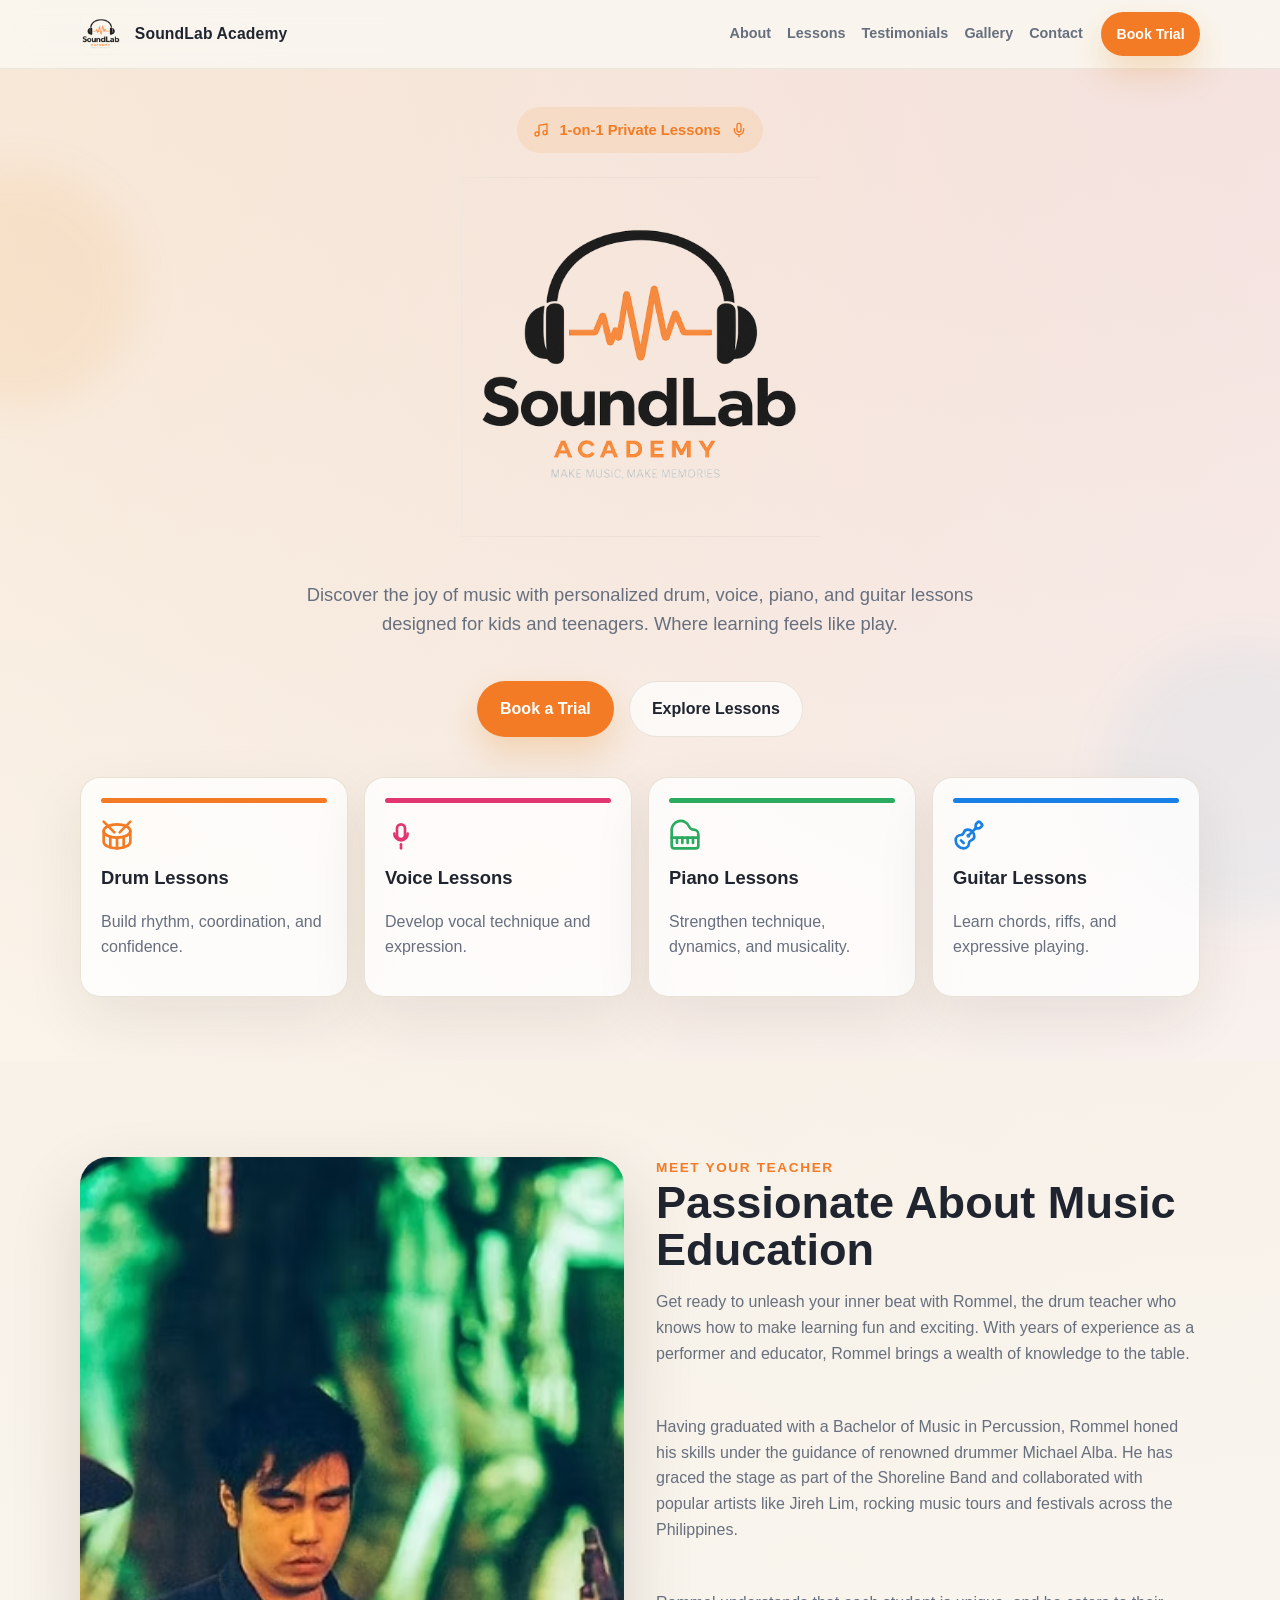
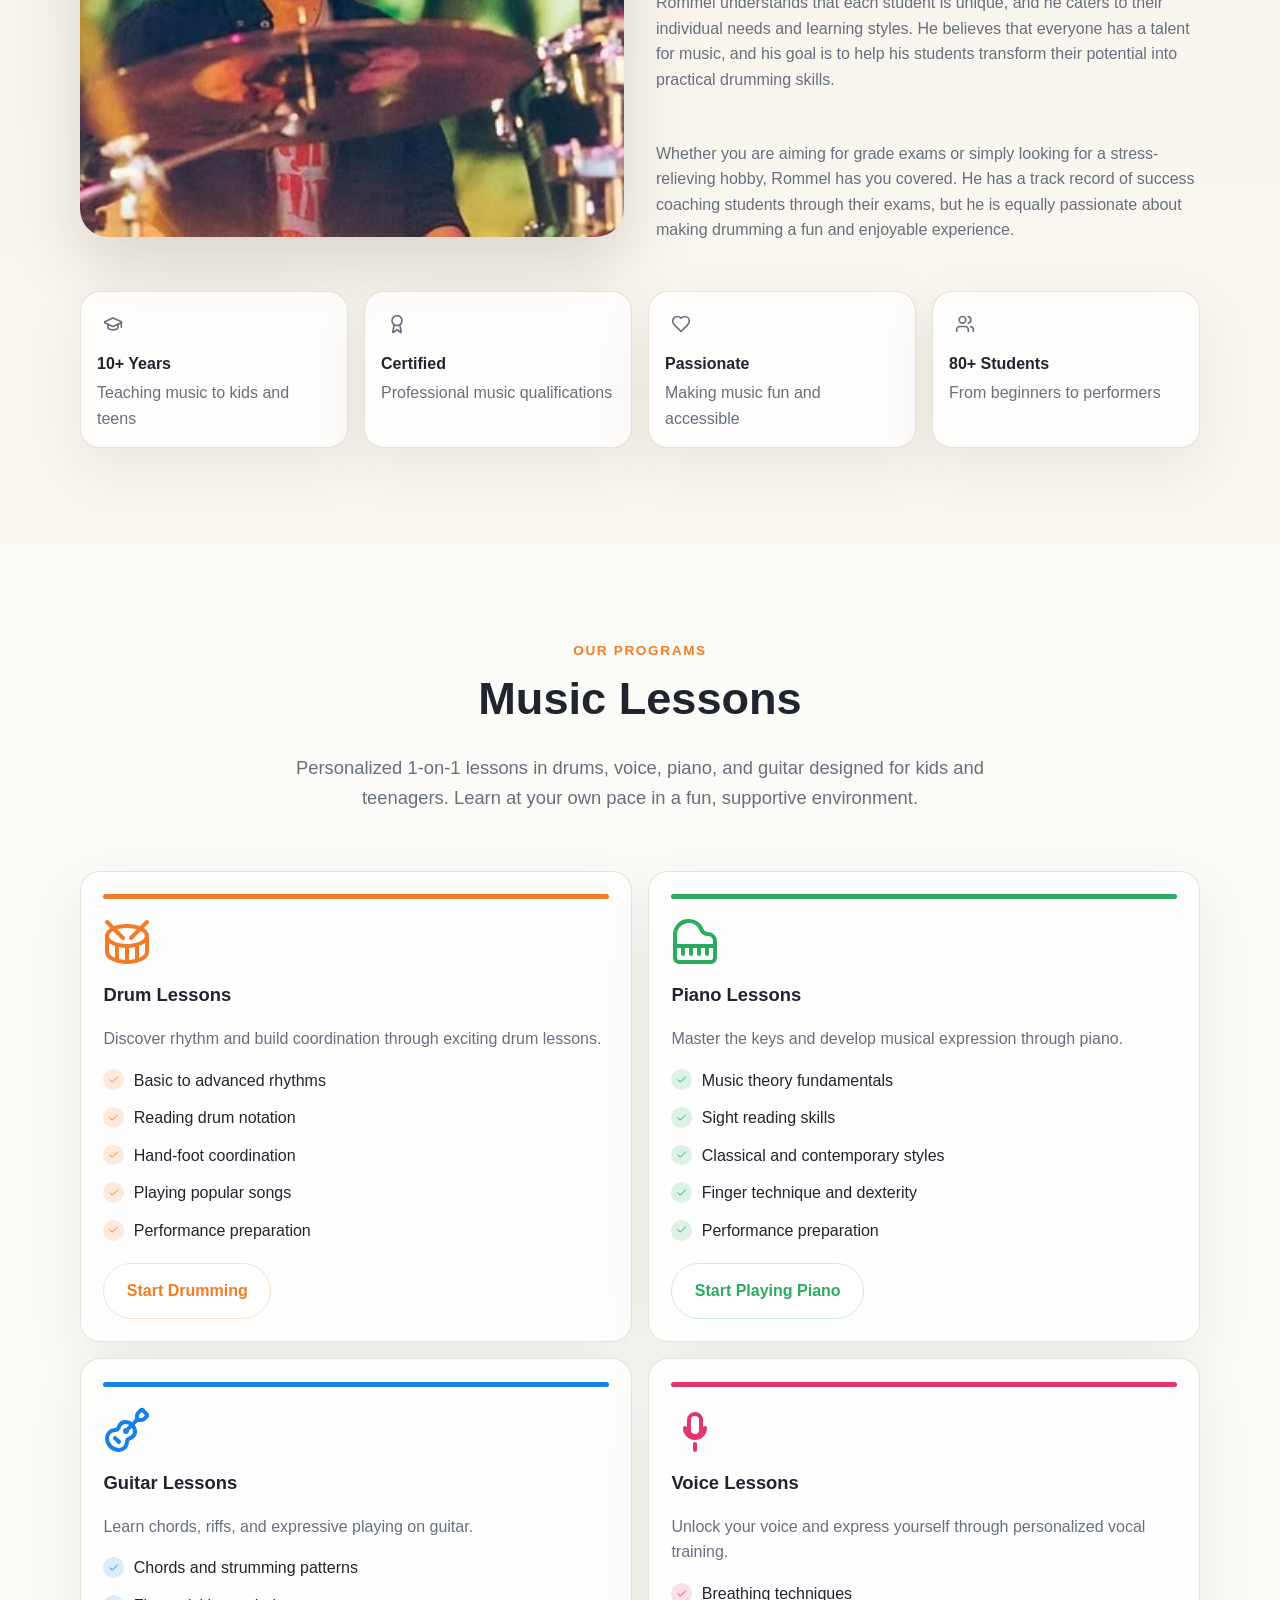
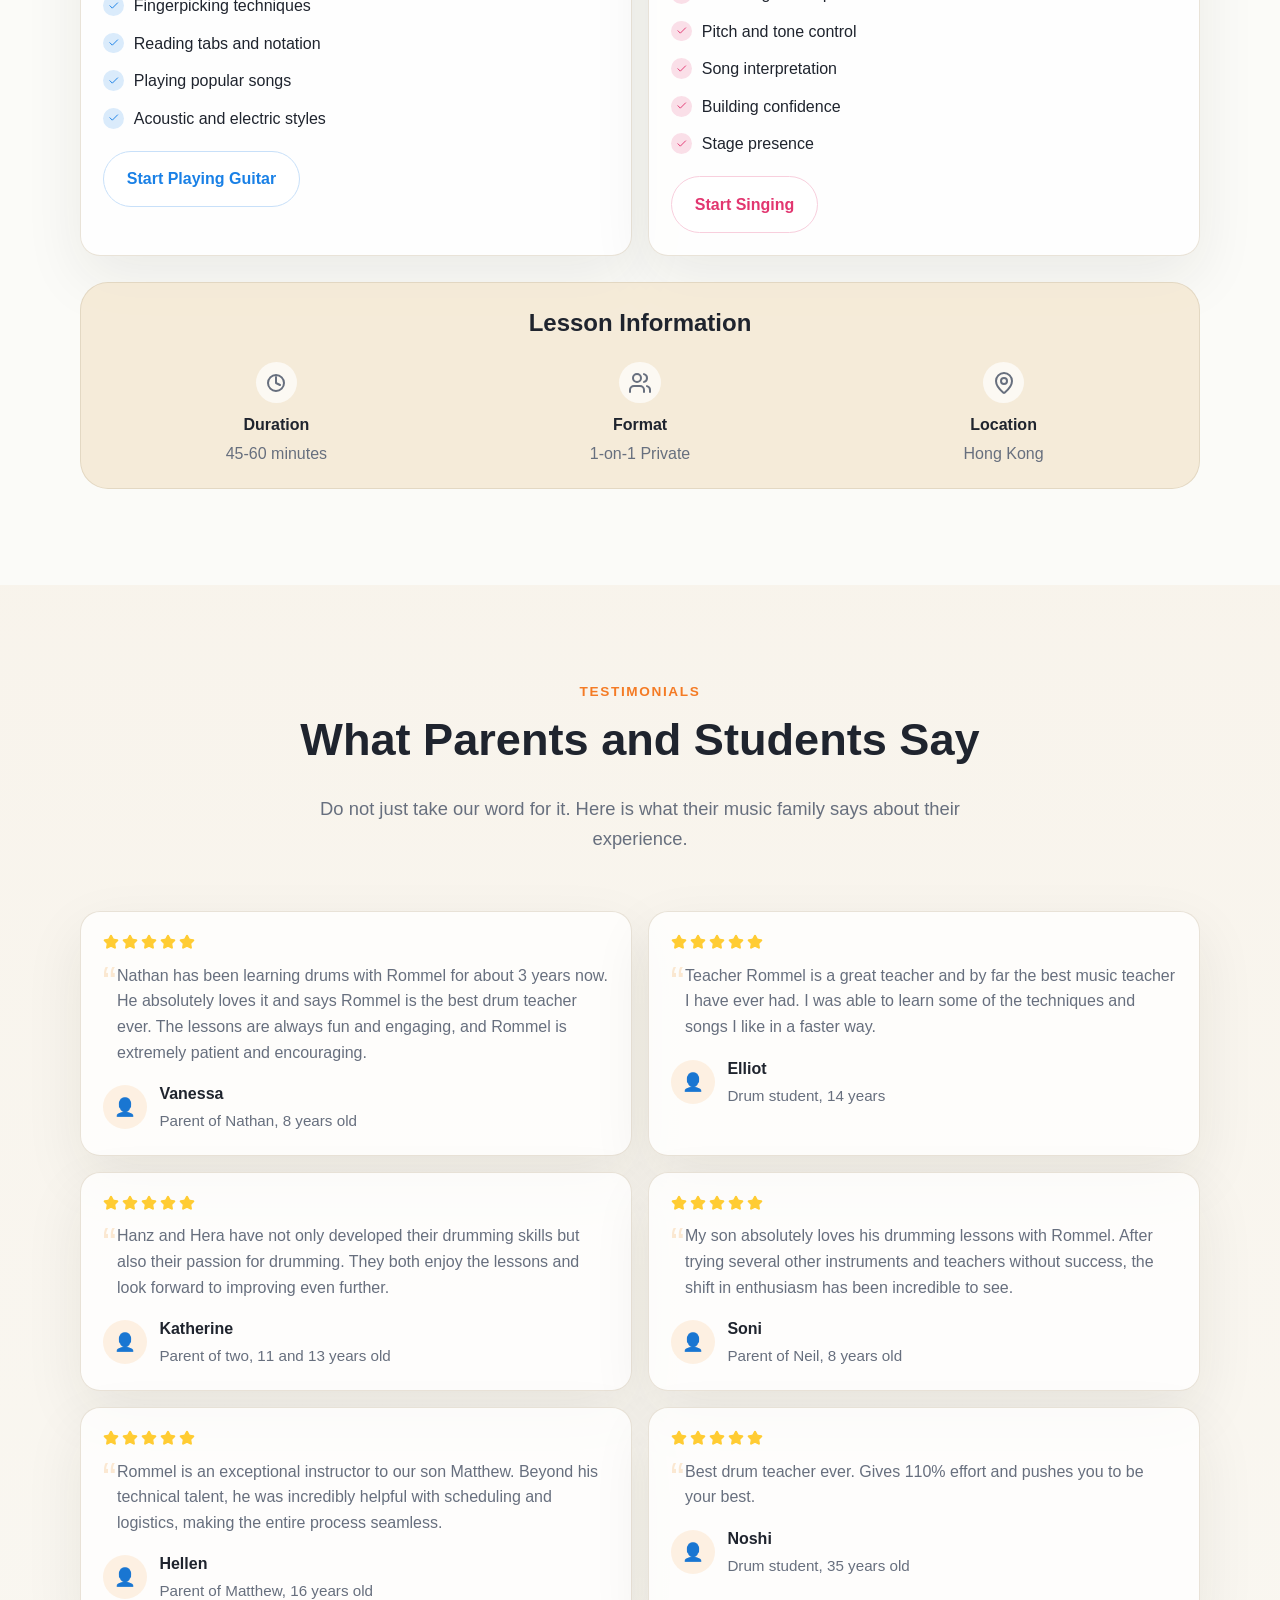
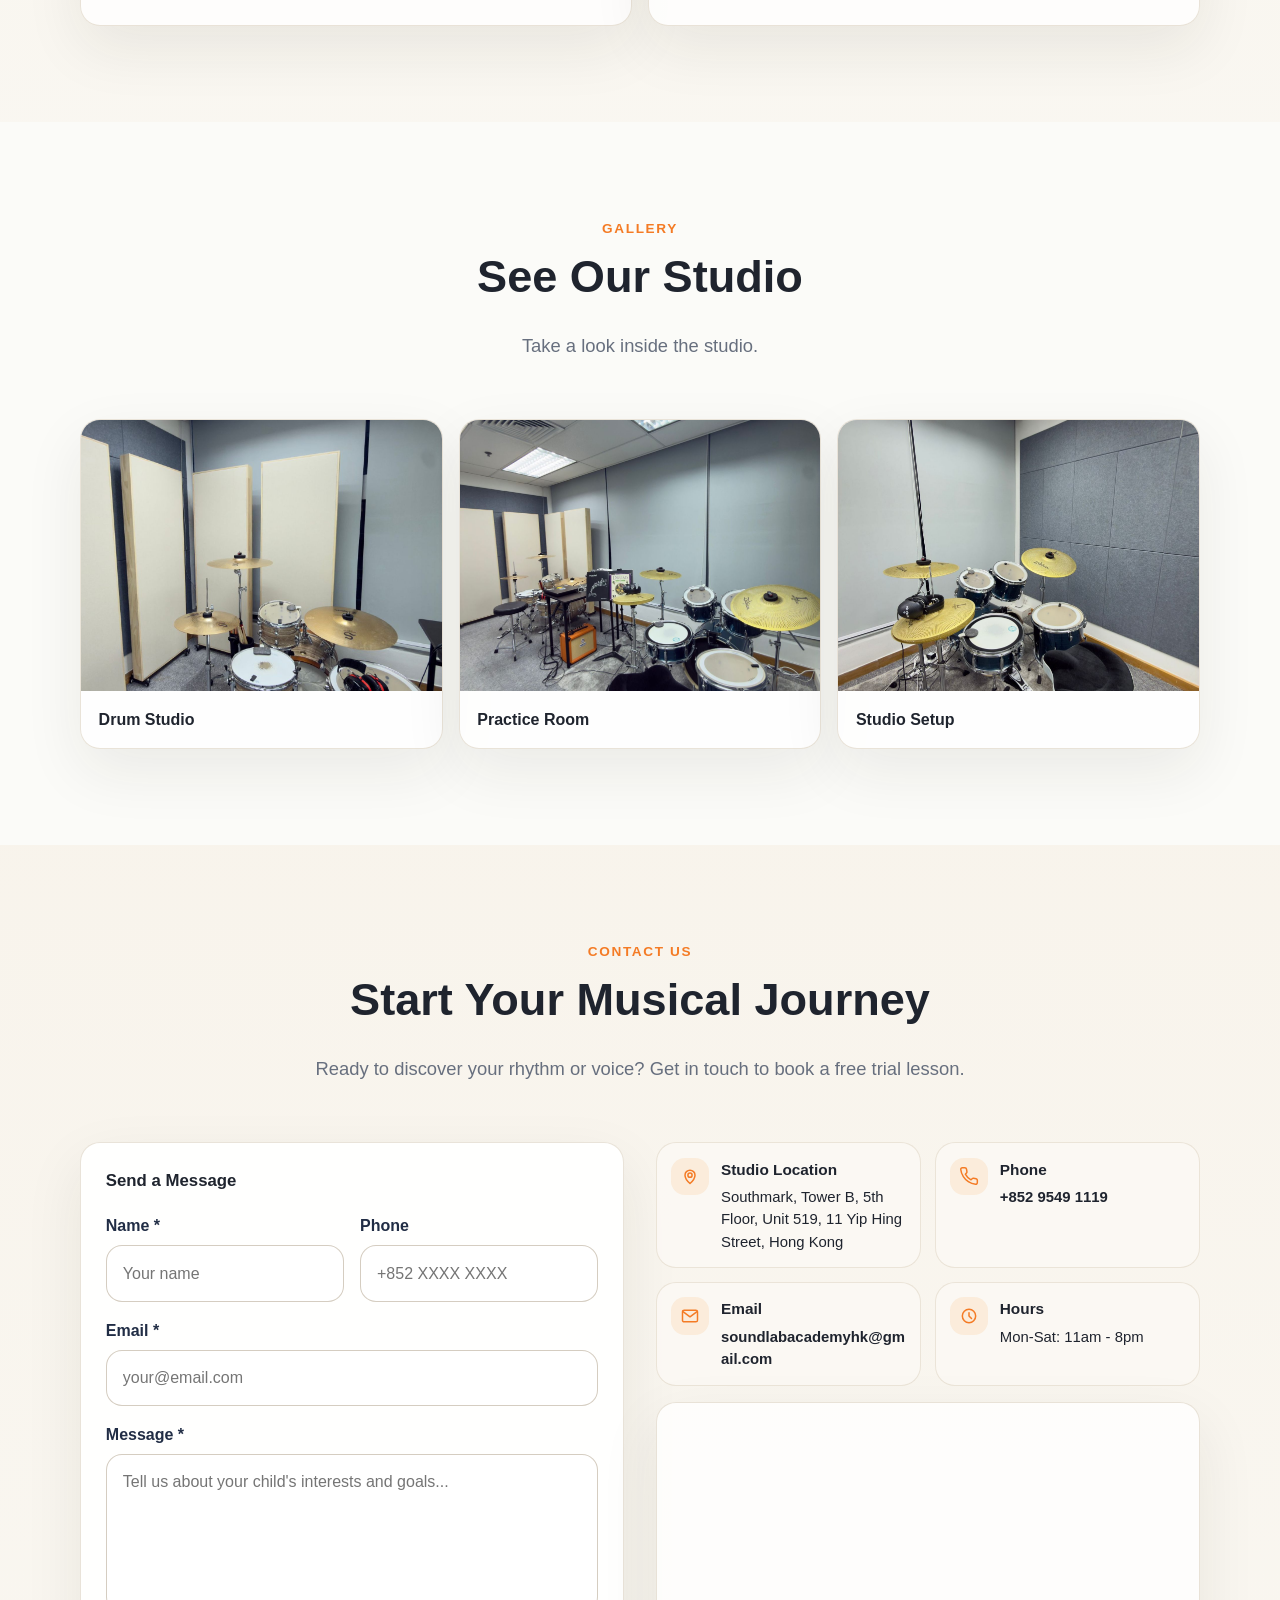
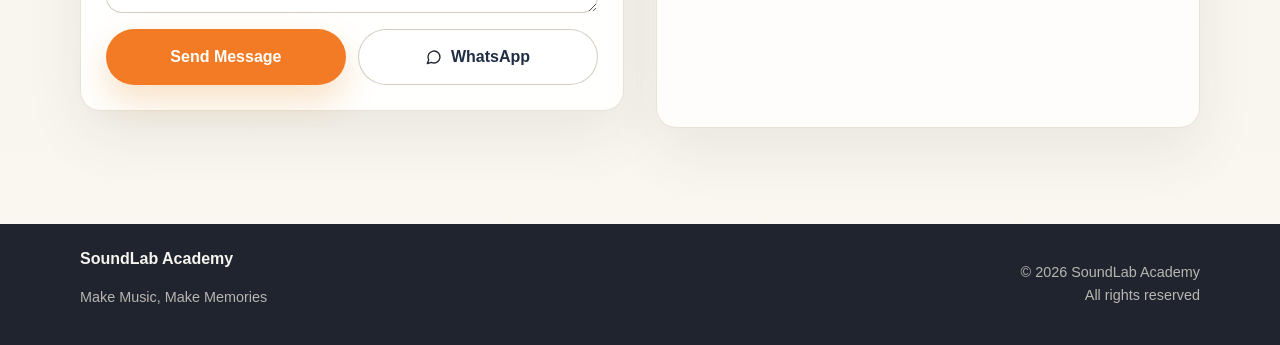
==== index.html @ e99b28f6 "Enhance contact form functionality and improve SEO metadata" ====
<!DOCTYPE html>
<html lang="en">
<head>
  <meta charset="UTF-8">
  <meta name="viewport" content="width=device-width, initial-scale=1.0">
  <title>SoundLab Academy Hong Kong | Private Music Lessons</title>
  <meta
    name="description"
    content="Book private 1-on-1 drum, voice, piano, and guitar lessons for kids and teenagers at SoundLab Academy in Hong Kong."
  >
  <meta name="keywords" content="SoundLab Academy, Hong Kong music lessons, drum lessons Hong Kong, piano lessons Hong Kong, guitar lessons Hong Kong, voice lessons Hong Kong, kids music lessons">
  <meta name="author" content="SoundLab Academy">
  <meta name="robots" content="index, follow">
  <meta name="theme-color" content="#e38315">
  <link rel="canonical" href="https://soundlabacademy.github.io/">
  <link rel="icon" type="image/png" href="assets/logo.png">
  <link rel="apple-touch-icon" href="assets/logo.png">
  <meta property="og:type" content="website">
  <meta property="og:site_name" content="SoundLab Academy">
  <meta property="og:title" content="SoundLab Academy Hong Kong | Private Music Lessons">
  <meta property="og:description" content="Private 1-on-1 drum, voice, piano, and guitar lessons for kids and teenagers in Hong Kong.">
  <meta property="og:url" content="https://soundlabacademy.github.io/">
  <meta property="og:image" content="https://soundlabacademy.github.io/assets/logo.png">
  <meta property="og:locale" content="en_HK">
  <meta name="twitter:card" content="summary">
  <meta name="twitter:title" content="SoundLab Academy Hong Kong | Private Music Lessons">
  <meta name="twitter:description" content="Book private drum, voice, piano, and guitar lessons for kids and teenagers in Hong Kong.">
  <meta name="twitter:image" content="https://soundlabacademy.github.io/assets/logo.png">
  <link rel="stylesheet" href="styles.css">
  <script type="application/ld+json">
    {
      "@context": "https://schema.org",
      "@type": "MusicSchool",
      "name": "SoundLab Academy",
      "url": "https://soundlabacademy.github.io/",
      "logo": "https://soundlabacademy.github.io/assets/logo.png",
      "image": "https://soundlabacademy.github.io/assets/logo.png",
      "description": "Private 1-on-1 drum, voice, piano, and guitar lessons for kids and teenagers in Hong Kong.",
      "telephone": "+85295491119",
      "email": "soundlabacademyhk@gmail.com",
      "address": {
        "@type": "PostalAddress",
        "streetAddress": "Southmark, Tower B, 5th Floor, Unit 519, 11 Yip Hing Street",
        "addressLocality": "Hong Kong",
        "addressCountry": "HK"
      },
      "openingHours": "Mo-Sa 11:00-20:00",
      "areaServed": "Hong Kong"
    }
  </script>
</head>
<body>
  <header class="site-header">
    <div class="container header-inner">
      <a class="brand" href="#top" aria-label="SoundLab Academy">
        <img src="assets/logo.png" alt="SoundLab Academy logo">
        <span>SoundLab Academy</span>
      </a>

      <button
        class="menu-toggle"
        type="button"
        aria-expanded="false"
        aria-controls="site-nav"
        aria-label="Toggle navigation"
      >
        <span></span>
        <span></span>
        <span></span>
      </button>

      <nav id="site-nav" class="site-nav" aria-label="Primary">
        <a href="#about">About</a>
        <a href="#lessons">Lessons</a>
        <a href="#testimonials">Testimonials</a>
        <a href="#gallery">Gallery</a>
        <a href="#contact">Contact</a>
        <a class="button button-primary button-small nav-cta" href="#contact">Book Trial</a>
      </nav>
    </div>
  </header>

  <main id="top">
    <section class="hero">
      <div class="hero-orb hero-orb-a"></div>
      <div class="hero-orb hero-orb-b"></div>
      <div class="container hero-inner">
        <div class="eyebrow reveal">
          <span class="eyebrow-icon" aria-hidden="true">
            <svg viewBox="0 0 24 24" fill="none" stroke="currentColor" stroke-width="2" stroke-linecap="round" stroke-linejoin="round">
              <path d="M9 18V5l12-2v13"></path>
              <circle cx="6" cy="18" r="3"></circle>
              <circle cx="18" cy="16" r="3"></circle>
            </svg>
          </span>
          1-on-1 Private Lessons
          <span class="eyebrow-icon" aria-hidden="true">
            <svg viewBox="0 0 24 24" fill="none" stroke="currentColor" stroke-width="2" stroke-linecap="round" stroke-linejoin="round">
              <path d="M12 2a3 3 0 0 0-3 3v7a3 3 0 0 0 6 0V5a3 3 0 0 0-3-3Z"></path>
              <path d="M19 10v2a7 7 0 0 1-14 0v-2"></path>
              <line x1="12" x2="12" y1="19" y2="22"></line>
            </svg>
          </span>
        </div>
        <img class="hero-logo reveal" src="assets/logo.png" alt="SoundLab Academy">
        <p class="hero-copy reveal">
          Discover the joy of music with personalized drum, voice, piano, and guitar lessons
          designed for kids and teenagers. Where learning feels like play.
        </p>
        <div class="hero-actions reveal">
          <a class="button button-primary" href="#contact">Book a Trial</a>
          <a class="button button-secondary" href="#lessons">Explore Lessons</a>
        </div>

        <div class="hero-grid reveal">
          <article class="feature-card drum">
            <span class="card-icon" aria-hidden="true">
              <svg viewBox="0 0 24 24" fill="none" stroke="currentColor" stroke-width="2" stroke-linecap="round" stroke-linejoin="round">
                <path d="m2 2 8 8"></path>
                <path d="m22 2-8 8"></path>
                <ellipse cx="12" cy="9" rx="10" ry="5"></ellipse>
                <path d="M7 13.4v7.9"></path>
                <path d="M12 14v8"></path>
                <path d="M17 13.4v7.9"></path>
                <path d="M2 9v8a10 5 0 0 0 20 0V9"></path>
              </svg>
            </span>
            <h2>Drum Lessons</h2>
            <p>Build rhythm, coordination, and confidence.</p>
          </article>
          <article class="feature-card voice">
            <span class="card-icon" aria-hidden="true">
              <svg viewBox="0 0 24 24" fill="none" stroke="currentColor" stroke-width="2" stroke-linecap="round" stroke-linejoin="round">
                <path d="M12 4a3 3 0 0 1 3 3v5a3 3 0 1 1-6 0V7a3 3 0 0 1 3-3Z"></path>
                <path d="M7 11a5 5 0 0 0 10 0"></path>
                <line x1="12" x2="12" y1="19" y2="22"></line>
              </svg>
            </span>
            <h2>Voice Lessons</h2>
            <p>Develop vocal technique and expression.</p>
          </article>
          <article class="feature-card piano">
            <span class="card-icon" aria-hidden="true">
              <svg viewBox="0 0 24 24" fill="none" stroke="currentColor" stroke-width="2" stroke-linecap="round" stroke-linejoin="round">
                <path d="M18.5 8c-1.4 0-2.6-.8-3.2-2A6.87 6.87 0 0 0 2 9v11a2 2 0 0 0 2 2h16a2 2 0 0 0 2-2v-8.5C22 9.6 20.4 8 18.5 8"></path>
                <path d="M2 14h20"></path>
                <path d="M6 14v4"></path>
                <path d="M10 14v4"></path>
                <path d="M14 14v4"></path>
                <path d="M18 14v4"></path>
              </svg>
            </span>
            <h2>Piano Lessons</h2>
            <p>Strengthen technique, dynamics, and musicality.</p>
          </article>
          <article class="feature-card guitar">
            <span class="card-icon" aria-hidden="true">
              <svg viewBox="0 0 24 24" fill="none" stroke="currentColor" stroke-width="2" stroke-linecap="round" stroke-linejoin="round">
                <path d="m11.9 12.1 4.514-4.514"></path>
                <path d="M20.1 2.3a1 1 0 0 0-1.4 0l-1.114 1.114A2 2 0 0 0 17 4.828v1.344a2 2 0 0 1-.586 1.414A2 2 0 0 1 17.828 7h1.344a2 2 0 0 0 1.414-.586L21.7 5.3a1 1 0 0 0 0-1.4z"></path>
                <path d="m6 16 2 2"></path>
                <path d="M8.2 9.9C8.7 8.8 9.8 8 11 8c2.8 0 5 2.2 5 5 0 1.2-.8 2.3-1.9 2.8l-.9.4A2 2 0 0 0 12 18a4 4 0 0 1-4 4c-3.3 0-6-2.7-6-6a4 4 0 0 1 4-4 2 2 0 0 0 1.8-1.2z"></path>
                <circle cx="11.5" cy="12.5" r=".5" fill="currentColor"></circle>
              </svg>
            </span>
            <h2>Guitar Lessons</h2>
            <p>Learn chords, riffs, and expressive playing.</p>
          </article>
        </div>
      </div>
    </section>

    <section id="about" class="section section-muted">
      <div class="container two-column">
        <div class="image-panel reveal">
          <img src="assets/teacher.jpg" alt="Drum teacher at SoundLab Academy">
        </div>

        <div class="content-panel reveal">
          <p class="section-kicker">Meet Your Teacher</p>
          <h2 class="section-title">Passionate About Music Education</h2>
          <div class="copy-stack">
            <p>
              Get ready to unleash your inner beat with Rommel, the drum teacher who knows how to
              make learning fun and exciting. With years of experience as a performer and educator,
              Rommel brings a wealth of knowledge to the table.
            </p>
            <p>
              Having graduated with a Bachelor of Music in Percussion, Rommel honed his skills
              under the guidance of renowned drummer Michael Alba. He has graced the stage as part
              of the Shoreline Band and collaborated with popular artists like Jireh Lim, rocking
              music tours and festivals across the Philippines.
            </p>
            <p>
              Rommel understands that each student is unique, and he caters to their individual
              needs and learning styles. He believes that everyone has a talent for music, and his
              goal is to help his students transform their potential into practical drumming
              skills.
            </p>
            <p>
              Whether you are aiming for grade exams or simply looking for a stress-relieving
              hobby, Rommel has you covered. He has a track record of success coaching students
              through their exams, but he is equally passionate about making drumming a fun and
              enjoyable experience.
            </p>
          </div>
        </div>
      </div>
      <div class="container">
        <div class="mini-grid reveal">
          <article class="mini-card">
            <span class="mini-icon" aria-hidden="true">
              <svg viewBox="0 0 24 24" fill="none" stroke="currentColor" stroke-width="2" stroke-linecap="round" stroke-linejoin="round">
                <path d="M21.42 10.922a1 1 0 0 0-.019-1.838L12.83 5.18a2 2 0 0 0-1.66 0L2.6 9.08a1 1 0 0 0 0 1.832l8.57 3.908a2 2 0 0 0 1.66 0z"></path>
                <path d="M22 10v6"></path>
                <path d="M6 12.5V16a6 3 0 0 0 12 0v-3.5"></path>
              </svg>
            </span>
            <strong>10+ Years</strong>
            <span>Teaching music to kids and teens</span>
          </article>
          <article class="mini-card">
            <span class="mini-icon" aria-hidden="true">
              <svg viewBox="0 0 24 24" fill="none" stroke="currentColor" stroke-width="2" stroke-linecap="round" stroke-linejoin="round">
                <path d="m15.477 12.89 1.515 8.526a.5.5 0 0 1-.81.47l-3.58-2.687a1 1 0 0 0-1.197 0l-3.586 2.686a.5.5 0 0 1-.81-.469l1.514-8.526"></path>
                <circle cx="12" cy="8" r="6"></circle>
              </svg>
            </span>
            <strong>Certified</strong>
            <span>Professional music qualifications</span>
          </article>
          <article class="mini-card">
            <span class="mini-icon" aria-hidden="true">
              <svg viewBox="0 0 24 24" fill="none" stroke="currentColor" stroke-width="2" stroke-linecap="round" stroke-linejoin="round">
                <path d="M19 14c1.49-1.46 3-3.21 3-5.5A5.5 5.5 0 0 0 16.5 3c-1.76 0-3 .5-4.5 2-1.5-1.5-2.74-2-4.5-2A5.5 5.5 0 0 0 2 8.5c0 2.3 1.5 4.05 3 5.5l7 7Z"></path>
              </svg>
            </span>
            <strong>Passionate</strong>
            <span>Making music fun and accessible</span>
          </article>
          <article class="mini-card">
            <span class="mini-icon" aria-hidden="true">
              <svg viewBox="0 0 24 24" fill="none" stroke="currentColor" stroke-width="2" stroke-linecap="round" stroke-linejoin="round">
                <path d="M16 21v-2a4 4 0 0 0-4-4H6a4 4 0 0 0-4 4v2"></path>
                <circle cx="9" cy="7" r="4"></circle>
                <path d="M22 21v-2a4 4 0 0 0-3-3.87"></path>
                <path d="M16 3.13a4 4 0 0 1 0 7.75"></path>
              </svg>
            </span>
            <strong>80+ Students</strong>
            <span>From beginners to performers</span>
          </article>
        </div>
      </div>
    </section>

    <section id="lessons" class="section">
      <div class="container">
        <div class="section-heading reveal">
          <p class="section-kicker">Our Programs</p>
          <h2 class="section-title">Music Lessons</h2>
          <p class="section-lead">
            Personalized 1-on-1 lessons in drums, voice, piano, and guitar designed for kids and
            teenagers. Learn at your own pace in a fun, supportive environment.
          </p>
        </div>

        <div class="lesson-grid reveal">
          <article class="lesson-card drum">
            <div class="card-bar"></div>
            <span class="lesson-icon" aria-hidden="true">
              <svg viewBox="0 0 24 24" fill="none" stroke="currentColor" stroke-width="2" stroke-linecap="round" stroke-linejoin="round">
                <path d="m2 2 8 8"></path>
                <path d="m22 2-8 8"></path>
                <ellipse cx="12" cy="9" rx="10" ry="5"></ellipse>
                <path d="M7 13.4v7.9"></path>
                <path d="M12 14v8"></path>
                <path d="M17 13.4v7.9"></path>
                <path d="M2 9v8a10 5 0 0 0 20 0V9"></path>
              </svg>
            </span>
            <h3>Drum Lessons</h3>
            <p>Discover rhythm and build coordination through exciting drum lessons.</p>
            <ul>
              <li><span class="list-check" aria-hidden="true"><svg viewBox="0 0 24 24" fill="none" stroke="currentColor" stroke-width="2" stroke-linecap="round" stroke-linejoin="round"><path d="M20 6 9 17l-5-5"></path></svg></span><span>Basic to advanced rhythms</span></li>
              <li><span class="list-check" aria-hidden="true"><svg viewBox="0 0 24 24" fill="none" stroke="currentColor" stroke-width="2" stroke-linecap="round" stroke-linejoin="round"><path d="M20 6 9 17l-5-5"></path></svg></span><span>Reading drum notation</span></li>
              <li><span class="list-check" aria-hidden="true"><svg viewBox="0 0 24 24" fill="none" stroke="currentColor" stroke-width="2" stroke-linecap="round" stroke-linejoin="round"><path d="M20 6 9 17l-5-5"></path></svg></span><span>Hand-foot coordination</span></li>
              <li><span class="list-check" aria-hidden="true"><svg viewBox="0 0 24 24" fill="none" stroke="currentColor" stroke-width="2" stroke-linecap="round" stroke-linejoin="round"><path d="M20 6 9 17l-5-5"></path></svg></span><span>Playing popular songs</span></li>
              <li><span class="list-check" aria-hidden="true"><svg viewBox="0 0 24 24" fill="none" stroke="currentColor" stroke-width="2" stroke-linecap="round" stroke-linejoin="round"><path d="M20 6 9 17l-5-5"></path></svg></span><span>Performance preparation</span></li>
            </ul>
            <a class="button button-ghost" href="#contact">Start Drumming</a>
          </article>

          <article class="lesson-card piano">
            <div class="card-bar"></div>
            <span class="lesson-icon" aria-hidden="true">
              <svg viewBox="0 0 24 24" fill="none" stroke="currentColor" stroke-width="2" stroke-linecap="round" stroke-linejoin="round">
                <path d="M18.5 8c-1.4 0-2.6-.8-3.2-2A6.87 6.87 0 0 0 2 9v11a2 2 0 0 0 2 2h16a2 2 0 0 0 2-2v-8.5C22 9.6 20.4 8 18.5 8"></path>
                <path d="M2 14h20"></path>
                <path d="M6 14v4"></path>
                <path d="M10 14v4"></path>
                <path d="M14 14v4"></path>
                <path d="M18 14v4"></path>
              </svg>
            </span>
            <h3>Piano Lessons</h3>
            <p>Master the keys and develop musical expression through piano.</p>
            <ul>
              <li><span class="list-check" aria-hidden="true"><svg viewBox="0 0 24 24" fill="none" stroke="currentColor" stroke-width="2" stroke-linecap="round" stroke-linejoin="round"><path d="M20 6 9 17l-5-5"></path></svg></span><span>Music theory fundamentals</span></li>
              <li><span class="list-check" aria-hidden="true"><svg viewBox="0 0 24 24" fill="none" stroke="currentColor" stroke-width="2" stroke-linecap="round" stroke-linejoin="round"><path d="M20 6 9 17l-5-5"></path></svg></span><span>Sight reading skills</span></li>
              <li><span class="list-check" aria-hidden="true"><svg viewBox="0 0 24 24" fill="none" stroke="currentColor" stroke-width="2" stroke-linecap="round" stroke-linejoin="round"><path d="M20 6 9 17l-5-5"></path></svg></span><span>Classical and contemporary styles</span></li>
              <li><span class="list-check" aria-hidden="true"><svg viewBox="0 0 24 24" fill="none" stroke="currentColor" stroke-width="2" stroke-linecap="round" stroke-linejoin="round"><path d="M20 6 9 17l-5-5"></path></svg></span><span>Finger technique and dexterity</span></li>
              <li><span class="list-check" aria-hidden="true"><svg viewBox="0 0 24 24" fill="none" stroke="currentColor" stroke-width="2" stroke-linecap="round" stroke-linejoin="round"><path d="M20 6 9 17l-5-5"></path></svg></span><span>Performance preparation</span></li>
            </ul>
            <a class="button button-ghost" href="#contact">Start Playing Piano</a>
          </article>

          <article class="lesson-card guitar">
            <div class="card-bar"></div>
            <span class="lesson-icon" aria-hidden="true">
              <svg viewBox="0 0 24 24" fill="none" stroke="currentColor" stroke-width="2" stroke-linecap="round" stroke-linejoin="round">
                <path d="m11.9 12.1 4.514-4.514"></path>
                <path d="M20.1 2.3a1 1 0 0 0-1.4 0l-1.114 1.114A2 2 0 0 0 17 4.828v1.344a2 2 0 0 1-.586 1.414A2 2 0 0 1 17.828 7h1.344a2 2 0 0 0 1.414-.586L21.7 5.3a1 1 0 0 0 0-1.4z"></path>
                <path d="m6 16 2 2"></path>
                <path d="M8.2 9.9C8.7 8.8 9.8 8 11 8c2.8 0 5 2.2 5 5 0 1.2-.8 2.3-1.9 2.8l-.9.4A2 2 0 0 0 12 18a4 4 0 0 1-4 4c-3.3 0-6-2.7-6-6a4 4 0 0 1 4-4 2 2 0 0 0 1.8-1.2z"></path>
                <circle cx="11.5" cy="12.5" r=".5" fill="currentColor"></circle>
              </svg>
            </span>
            <h3>Guitar Lessons</h3>
            <p>Learn chords, riffs, and expressive playing on guitar.</p>
            <ul>
              <li><span class="list-check" aria-hidden="true"><svg viewBox="0 0 24 24" fill="none" stroke="currentColor" stroke-width="2" stroke-linecap="round" stroke-linejoin="round"><path d="M20 6 9 17l-5-5"></path></svg></span><span>Chords and strumming patterns</span></li>
              <li><span class="list-check" aria-hidden="true"><svg viewBox="0 0 24 24" fill="none" stroke="currentColor" stroke-width="2" stroke-linecap="round" stroke-linejoin="round"><path d="M20 6 9 17l-5-5"></path></svg></span><span>Fingerpicking techniques</span></li>
              <li><span class="list-check" aria-hidden="true"><svg viewBox="0 0 24 24" fill="none" stroke="currentColor" stroke-width="2" stroke-linecap="round" stroke-linejoin="round"><path d="M20 6 9 17l-5-5"></path></svg></span><span>Reading tabs and notation</span></li>
              <li><span class="list-check" aria-hidden="true"><svg viewBox="0 0 24 24" fill="none" stroke="currentColor" stroke-width="2" stroke-linecap="round" stroke-linejoin="round"><path d="M20 6 9 17l-5-5"></path></svg></span><span>Playing popular songs</span></li>
              <li><span class="list-check" aria-hidden="true"><svg viewBox="0 0 24 24" fill="none" stroke="currentColor" stroke-width="2" stroke-linecap="round" stroke-linejoin="round"><path d="M20 6 9 17l-5-5"></path></svg></span><span>Acoustic and electric styles</span></li>
            </ul>
            <a class="button button-ghost" href="#contact">Start Playing Guitar</a>
          </article>

          <article class="lesson-card voice">
            <div class="card-bar"></div>
            <span class="lesson-icon" aria-hidden="true">
              <svg viewBox="0 0 24 24" fill="none" stroke="currentColor" stroke-width="2" stroke-linecap="round" stroke-linejoin="round">
                <path d="M12 4a3 3 0 0 1 3 3v5a3 3 0 1 1-6 0V7a3 3 0 0 1 3-3Z"></path>
                <path d="M7 11a5 5 0 0 0 10 0"></path>
                <line x1="12" x2="12" y1="19" y2="22"></line>
              </svg>
            </span>
            <h3>Voice Lessons</h3>
            <p>Unlock your voice and express yourself through personalized vocal training.</p>
            <ul>
              <li><span class="list-check" aria-hidden="true"><svg viewBox="0 0 24 24" fill="none" stroke="currentColor" stroke-width="2" stroke-linecap="round" stroke-linejoin="round"><path d="M20 6 9 17l-5-5"></path></svg></span><span>Breathing techniques</span></li>
              <li><span class="list-check" aria-hidden="true"><svg viewBox="0 0 24 24" fill="none" stroke="currentColor" stroke-width="2" stroke-linecap="round" stroke-linejoin="round"><path d="M20 6 9 17l-5-5"></path></svg></span><span>Pitch and tone control</span></li>
              <li><span class="list-check" aria-hidden="true"><svg viewBox="0 0 24 24" fill="none" stroke="currentColor" stroke-width="2" stroke-linecap="round" stroke-linejoin="round"><path d="M20 6 9 17l-5-5"></path></svg></span><span>Song interpretation</span></li>
              <li><span class="list-check" aria-hidden="true"><svg viewBox="0 0 24 24" fill="none" stroke="currentColor" stroke-width="2" stroke-linecap="round" stroke-linejoin="round"><path d="M20 6 9 17l-5-5"></path></svg></span><span>Building confidence</span></li>
              <li><span class="list-check" aria-hidden="true"><svg viewBox="0 0 24 24" fill="none" stroke="currentColor" stroke-width="2" stroke-linecap="round" stroke-linejoin="round"><path d="M20 6 9 17l-5-5"></path></svg></span><span>Stage presence</span></li>
            </ul>
            <a class="button button-ghost" href="#contact">Start Singing</a>
          </article>
        </div>

        <div class="info-band reveal">
          <h3 class="info-band-title">Lesson Information</h3>
          <article>
            <span class="band-icon" aria-hidden="true">
              <svg viewBox="0 0 24 24" fill="none" stroke="currentColor" stroke-width="2" stroke-linecap="round" stroke-linejoin="round">
                <circle cx="12" cy="12" r="8"></circle>
                <polyline points="12 6 12 12 16 14"></polyline>
              </svg>
            </span>
            <strong>Duration</strong>
            <span>45-60 minutes</span>
          </article>
          <article>
            <span class="band-icon" aria-hidden="true">
              <svg viewBox="0 0 24 24" fill="none" stroke="currentColor" stroke-width="2" stroke-linecap="round" stroke-linejoin="round">
                <path d="M16 21v-2a4 4 0 0 0-4-4H6a4 4 0 0 0-4 4v2"></path>
                <circle cx="9" cy="7" r="4"></circle>
                <path d="M22 21v-2a4 4 0 0 0-3-3.87"></path>
                <path d="M16 3.13a4 4 0 0 1 0 7.75"></path>
              </svg>
            </span>
            <strong>Format</strong>
            <span>1-on-1 Private</span>
          </article>
          <article>
            <span class="band-icon" aria-hidden="true">
              <svg viewBox="0 0 24 24" fill="none" stroke="currentColor" stroke-width="2" stroke-linecap="round" stroke-linejoin="round">
                <path d="M20 10c0 4.993-5.539 10.193-7.399 11.799a1 1 0 0 1-1.202 0C9.539 20.193 4 14.993 4 10a8 8 0 0 1 16 0"></path>
                <circle cx="12" cy="10" r="3"></circle>
              </svg>
            </span>
            <strong>Location</strong>
            <span>Hong Kong</span>
          </article>
        </div>
      </div>
    </section>

    <section id="testimonials" class="section section-muted">
      <div class="container">
        <div class="section-heading reveal">
          <p class="section-kicker">Testimonials</p>
          <h2 class="section-title">What Parents and Students Say</h2>
          <p class="section-lead">
            Do not just take our word for it. Here is what their music family says about their
            experience.
          </p>
        </div>

        <div class="testimonial-grid reveal">
          <article class="testimonial-card">
            <div class="rating" aria-label="5 out of 5 stars">
              <svg viewBox="0 0 24 24" fill="none" stroke="currentColor" stroke-width="2" stroke-linecap="round" stroke-linejoin="round"><path d="M11.525 2.295a.53.53 0 0 1 .95 0l2.31 4.679a2.123 2.123 0 0 0 1.595 1.16l5.166.756a.53.53 0 0 1 .294.904l-3.736 3.638a2.123 2.123 0 0 0-.611 1.878l.882 5.14a.53.53 0 0 1-.771.56l-4.618-2.428a2.122 2.122 0 0 0-1.973 0L6.396 21.01a.53.53 0 0 1-.77-.56l.881-5.139a2.122 2.122 0 0 0-.611-1.879L2.16 9.795a.53.53 0 0 1 .294-.906l5.165-.755a2.122 2.122 0 0 0 1.597-1.16z"></path></svg>
              <svg viewBox="0 0 24 24" fill="none" stroke="currentColor" stroke-width="2" stroke-linecap="round" stroke-linejoin="round"><path d="M11.525 2.295a.53.53 0 0 1 .95 0l2.31 4.679a2.123 2.123 0 0 0 1.595 1.16l5.166.756a.53.53 0 0 1 .294.904l-3.736 3.638a2.123 2.123 0 0 0-.611 1.878l.882 5.14a.53.53 0 0 1-.771.56l-4.618-2.428a2.122 2.122 0 0 0-1.973 0L6.396 21.01a.53.53 0 0 1-.77-.56l.881-5.139a2.122 2.122 0 0 0-.611-1.879L2.16 9.795a.53.53 0 0 1 .294-.906l5.165-.755a2.122 2.122 0 0 0 1.597-1.16z"></path></svg>
              <svg viewBox="0 0 24 24" fill="none" stroke="currentColor" stroke-width="2" stroke-linecap="round" stroke-linejoin="round"><path d="M11.525 2.295a.53.53 0 0 1 .95 0l2.31 4.679a2.123 2.123 0 0 0 1.595 1.16l5.166.756a.53.53 0 0 1 .294.904l-3.736 3.638a2.123 2.123 0 0 0-.611 1.878l.882 5.14a.53.53 0 0 1-.771.56l-4.618-2.428a2.122 2.122 0 0 0-1.973 0L6.396 21.01a.53.53 0 0 1-.77-.56l.881-5.139a2.122 2.122 0 0 0-.611-1.879L2.16 9.795a.53.53 0 0 1 .294-.906l5.165-.755a2.122 2.122 0 0 0 1.597-1.16z"></path></svg>
              <svg viewBox="0 0 24 24" fill="none" stroke="currentColor" stroke-width="2" stroke-linecap="round" stroke-linejoin="round"><path d="M11.525 2.295a.53.53 0 0 1 .95 0l2.31 4.679a2.123 2.123 0 0 0 1.595 1.16l5.166.756a.53.53 0 0 1 .294.904l-3.736 3.638a2.123 2.123 0 0 0-.611 1.878l.882 5.14a.53.53 0 0 1-.771.56l-4.618-2.428a2.122 2.122 0 0 0-1.973 0L6.396 21.01a.53.53 0 0 1-.77-.56l.881-5.139a2.122 2.122 0 0 0-.611-1.879L2.16 9.795a.53.53 0 0 1 .294-.906l5.165-.755a2.122 2.122 0 0 0 1.597-1.16z"></path></svg>
              <svg viewBox="0 0 24 24" fill="none" stroke="currentColor" stroke-width="2" stroke-linecap="round" stroke-linejoin="round"><path d="M11.525 2.295a.53.53 0 0 1 .95 0l2.31 4.679a2.123 2.123 0 0 0 1.595 1.16l5.166.756a.53.53 0 0 1 .294.904l-3.736 3.638a2.123 2.123 0 0 0-.611 1.878l.882 5.14a.53.53 0 0 1-.771.56l-4.618-2.428a2.122 2.122 0 0 0-1.973 0L6.396 21.01a.53.53 0 0 1-.77-.56l.881-5.139a2.122 2.122 0 0 0-.611-1.879L2.16 9.795a.53.53 0 0 1 .294-.906l5.165-.755a2.122 2.122 0 0 0 1.597-1.16z"></path></svg>
            </div>
            <blockquote>
              Nathan has been learning drums with Rommel for about 3 years now. He absolutely loves
              it and says Rommel is the best drum teacher ever. The lessons are always fun and
              engaging, and Rommel is extremely patient and encouraging.
            </blockquote>
            <div class="testimonial-person">
              <span class="person-icon" aria-hidden="true">&#128100;</span>
              <div>
                <p class="author">Vanessa</p>
                <p class="role">Parent of Nathan, 8 years old</p>
              </div>
            </div>
          </article>

          <article class="testimonial-card">
            <div class="rating" aria-label="5 out of 5 stars">
              <svg viewBox="0 0 24 24" fill="none" stroke="currentColor" stroke-width="2" stroke-linecap="round" stroke-linejoin="round"><path d="M11.525 2.295a.53.53 0 0 1 .95 0l2.31 4.679a2.123 2.123 0 0 0 1.595 1.16l5.166.756a.53.53 0 0 1 .294.904l-3.736 3.638a2.123 2.123 0 0 0-.611 1.878l.882 5.14a.53.53 0 0 1-.771.56l-4.618-2.428a2.122 2.122 0 0 0-1.973 0L6.396 21.01a.53.53 0 0 1-.77-.56l.881-5.139a2.122 2.122 0 0 0-.611-1.879L2.16 9.795a.53.53 0 0 1 .294-.906l5.165-.755a2.122 2.122 0 0 0 1.597-1.16z"></path></svg>
              <svg viewBox="0 0 24 24" fill="none" stroke="currentColor" stroke-width="2" stroke-linecap="round" stroke-linejoin="round"><path d="M11.525 2.295a.53.53 0 0 1 .95 0l2.31 4.679a2.123 2.123 0 0 0 1.595 1.16l5.166.756a.53.53 0 0 1 .294.904l-3.736 3.638a2.123 2.123 0 0 0-.611 1.878l.882 5.14a.53.53 0 0 1-.771.56l-4.618-2.428a2.122 2.122 0 0 0-1.973 0L6.396 21.01a.53.53 0 0 1-.77-.56l.881-5.139a2.122 2.122 0 0 0-.611-1.879L2.16 9.795a.53.53 0 0 1 .294-.906l5.165-.755a2.122 2.122 0 0 0 1.597-1.16z"></path></svg>
              <svg viewBox="0 0 24 24" fill="none" stroke="currentColor" stroke-width="2" stroke-linecap="round" stroke-linejoin="round"><path d="M11.525 2.295a.53.53 0 0 1 .95 0l2.31 4.679a2.123 2.123 0 0 0 1.595 1.16l5.166.756a.53.53 0 0 1 .294.904l-3.736 3.638a2.123 2.123 0 0 0-.611 1.878l.882 5.14a.53.53 0 0 1-.771.56l-4.618-2.428a2.122 2.122 0 0 0-1.973 0L6.396 21.01a.53.53 0 0 1-.77-.56l.881-5.139a2.122 2.122 0 0 0-.611-1.879L2.16 9.795a.53.53 0 0 1 .294-.906l5.165-.755a2.122 2.122 0 0 0 1.597-1.16z"></path></svg>
              <svg viewBox="0 0 24 24" fill="none" stroke="currentColor" stroke-width="2" stroke-linecap="round" stroke-linejoin="round"><path d="M11.525 2.295a.53.53 0 0 1 .95 0l2.31 4.679a2.123 2.123 0 0 0 1.595 1.16l5.166.756a.53.53 0 0 1 .294.904l-3.736 3.638a2.123 2.123 0 0 0-.611 1.878l.882 5.14a.53.53 0 0 1-.771.56l-4.618-2.428a2.122 2.122 0 0 0-1.973 0L6.396 21.01a.53.53 0 0 1-.77-.56l.881-5.139a2.122 2.122 0 0 0-.611-1.879L2.16 9.795a.53.53 0 0 1 .294-.906l5.165-.755a2.122 2.122 0 0 0 1.597-1.16z"></path></svg>
              <svg viewBox="0 0 24 24" fill="none" stroke="currentColor" stroke-width="2" stroke-linecap="round" stroke-linejoin="round"><path d="M11.525 2.295a.53.53 0 0 1 .95 0l2.31 4.679a2.123 2.123 0 0 0 1.595 1.16l5.166.756a.53.53 0 0 1 .294.904l-3.736 3.638a2.123 2.123 0 0 0-.611 1.878l.882 5.14a.53.53 0 0 1-.771.56l-4.618-2.428a2.122 2.122 0 0 0-1.973 0L6.396 21.01a.53.53 0 0 1-.77-.56l.881-5.139a2.122 2.122 0 0 0-.611-1.879L2.16 9.795a.53.53 0 0 1 .294-.906l5.165-.755a2.122 2.122 0 0 0 1.597-1.16z"></path></svg>
            </div>
            <blockquote>
              Teacher Rommel is a great teacher and by far the best music teacher I have ever had.
              I was able to learn some of the techniques and songs I like in a faster way.
            </blockquote>
            <div class="testimonial-person">
              <span class="person-icon" aria-hidden="true">&#128100;</span>
              <div>
                <p class="author">Elliot</p>
                <p class="role">Drum student, 14 years</p>
              </div>
            </div>
          </article>

          <article class="testimonial-card">
            <div class="rating" aria-label="5 out of 5 stars">
              <svg viewBox="0 0 24 24" fill="none" stroke="currentColor" stroke-width="2" stroke-linecap="round" stroke-linejoin="round"><path d="M11.525 2.295a.53.53 0 0 1 .95 0l2.31 4.679a2.123 2.123 0 0 0 1.595 1.16l5.166.756a.53.53 0 0 1 .294.904l-3.736 3.638a2.123 2.123 0 0 0-.611 1.878l.882 5.14a.53.53 0 0 1-.771.56l-4.618-2.428a2.122 2.122 0 0 0-1.973 0L6.396 21.01a.53.53 0 0 1-.77-.56l.881-5.139a2.122 2.122 0 0 0-.611-1.879L2.16 9.795a.53.53 0 0 1 .294-.906l5.165-.755a2.122 2.122 0 0 0 1.597-1.16z"></path></svg>
              <svg viewBox="0 0 24 24" fill="none" stroke="currentColor" stroke-width="2" stroke-linecap="round" stroke-linejoin="round"><path d="M11.525 2.295a.53.53 0 0 1 .95 0l2.31 4.679a2.123 2.123 0 0 0 1.595 1.16l5.166.756a.53.53 0 0 1 .294.904l-3.736 3.638a2.123 2.123 0 0 0-.611 1.878l.882 5.14a.53.53 0 0 1-.771.56l-4.618-2.428a2.122 2.122 0 0 0-1.973 0L6.396 21.01a.53.53 0 0 1-.77-.56l.881-5.139a2.122 2.122 0 0 0-.611-1.879L2.16 9.795a.53.53 0 0 1 .294-.906l5.165-.755a2.122 2.122 0 0 0 1.597-1.16z"></path></svg>
              <svg viewBox="0 0 24 24" fill="none" stroke="currentColor" stroke-width="2" stroke-linecap="round" stroke-linejoin="round"><path d="M11.525 2.295a.53.53 0 0 1 .95 0l2.31 4.679a2.123 2.123 0 0 0 1.595 1.16l5.166.756a.53.53 0 0 1 .294.904l-3.736 3.638a2.123 2.123 0 0 0-.611 1.878l.882 5.14a.53.53 0 0 1-.771.56l-4.618-2.428a2.122 2.122 0 0 0-1.973 0L6.396 21.01a.53.53 0 0 1-.77-.56l.881-5.139a2.122 2.122 0 0 0-.611-1.879L2.16 9.795a.53.53 0 0 1 .294-.906l5.165-.755a2.122 2.122 0 0 0 1.597-1.16z"></path></svg>
              <svg viewBox="0 0 24 24" fill="none" stroke="currentColor" stroke-width="2" stroke-linecap="round" stroke-linejoin="round"><path d="M11.525 2.295a.53.53 0 0 1 .95 0l2.31 4.679a2.123 2.123 0 0 0 1.595 1.16l5.166.756a.53.53 0 0 1 .294.904l-3.736 3.638a2.123 2.123 0 0 0-.611 1.878l.882 5.14a.53.53 0 0 1-.771.56l-4.618-2.428a2.122 2.122 0 0 0-1.973 0L6.396 21.01a.53.53 0 0 1-.77-.56l.881-5.139a2.122 2.122 0 0 0-.611-1.879L2.16 9.795a.53.53 0 0 1 .294-.906l5.165-.755a2.122 2.122 0 0 0 1.597-1.16z"></path></svg>
              <svg viewBox="0 0 24 24" fill="none" stroke="currentColor" stroke-width="2" stroke-linecap="round" stroke-linejoin="round"><path d="M11.525 2.295a.53.53 0 0 1 .95 0l2.31 4.679a2.123 2.123 0 0 0 1.595 1.16l5.166.756a.53.53 0 0 1 .294.904l-3.736 3.638a2.123 2.123 0 0 0-.611 1.878l.882 5.14a.53.53 0 0 1-.771.56l-4.618-2.428a2.122 2.122 0 0 0-1.973 0L6.396 21.01a.53.53 0 0 1-.77-.56l.881-5.139a2.122 2.122 0 0 0-.611-1.879L2.16 9.795a.53.53 0 0 1 .294-.906l5.165-.755a2.122 2.122 0 0 0 1.597-1.16z"></path></svg>
            </div>
            <blockquote>
              Hanz and Hera have not only developed their drumming skills but also their passion for
              drumming. They both enjoy the lessons and look forward to improving even further.
            </blockquote>
            <div class="testimonial-person">
              <span class="person-icon" aria-hidden="true">&#128100;</span>
              <div>
                <p class="author">Katherine</p>
                <p class="role">Parent of two, 11 and 13 years old</p>
              </div>
            </div>
          </article>

          <article class="testimonial-card">
            <div class="rating" aria-label="5 out of 5 stars">
              <svg viewBox="0 0 24 24" fill="none" stroke="currentColor" stroke-width="2" stroke-linecap="round" stroke-linejoin="round"><path d="M11.525 2.295a.53.53 0 0 1 .95 0l2.31 4.679a2.123 2.123 0 0 0 1.595 1.16l5.166.756a.53.53 0 0 1 .294.904l-3.736 3.638a2.123 2.123 0 0 0-.611 1.878l.882 5.14a.53.53 0 0 1-.771.56l-4.618-2.428a2.122 2.122 0 0 0-1.973 0L6.396 21.01a.53.53 0 0 1-.77-.56l.881-5.139a2.122 2.122 0 0 0-.611-1.879L2.16 9.795a.53.53 0 0 1 .294-.906l5.165-.755a2.122 2.122 0 0 0 1.597-1.16z"></path></svg>
              <svg viewBox="0 0 24 24" fill="none" stroke="currentColor" stroke-width="2" stroke-linecap="round" stroke-linejoin="round"><path d="M11.525 2.295a.53.53 0 0 1 .95 0l2.31 4.679a2.123 2.123 0 0 0 1.595 1.16l5.166.756a.53.53 0 0 1 .294.904l-3.736 3.638a2.123 2.123 0 0 0-.611 1.878l.882 5.14a.53.53 0 0 1-.771.56l-4.618-2.428a2.122 2.122 0 0 0-1.973 0L6.396 21.01a.53.53 0 0 1-.77-.56l.881-5.139a2.122 2.122 0 0 0-.611-1.879L2.16 9.795a.53.53 0 0 1 .294-.906l5.165-.755a2.122 2.122 0 0 0 1.597-1.16z"></path></svg>
              <svg viewBox="0 0 24 24" fill="none" stroke="currentColor" stroke-width="2" stroke-linecap="round" stroke-linejoin="round"><path d="M11.525 2.295a.53.53 0 0 1 .95 0l2.31 4.679a2.123 2.123 0 0 0 1.595 1.16l5.166.756a.53.53 0 0 1 .294.904l-3.736 3.638a2.123 2.123 0 0 0-.611 1.878l.882 5.14a.53.53 0 0 1-.771.56l-4.618-2.428a2.122 2.122 0 0 0-1.973 0L6.396 21.01a.53.53 0 0 1-.77-.56l.881-5.139a2.122 2.122 0 0 0-.611-1.879L2.16 9.795a.53.53 0 0 1 .294-.906l5.165-.755a2.122 2.122 0 0 0 1.597-1.16z"></path></svg>
              <svg viewBox="0 0 24 24" fill="none" stroke="currentColor" stroke-width="2" stroke-linecap="round" stroke-linejoin="round"><path d="M11.525 2.295a.53.53 0 0 1 .95 0l2.31 4.679a2.123 2.123 0 0 0 1.595 1.16l5.166.756a.53.53 0 0 1 .294.904l-3.736 3.638a2.123 2.123 0 0 0-.611 1.878l.882 5.14a.53.53 0 0 1-.771.56l-4.618-2.428a2.122 2.122 0 0 0-1.973 0L6.396 21.01a.53.53 0 0 1-.77-.56l.881-5.139a2.122 2.122 0 0 0-.611-1.879L2.16 9.795a.53.53 0 0 1 .294-.906l5.165-.755a2.122 2.122 0 0 0 1.597-1.16z"></path></svg>
              <svg viewBox="0 0 24 24" fill="none" stroke="currentColor" stroke-width="2" stroke-linecap="round" stroke-linejoin="round"><path d="M11.525 2.295a.53.53 0 0 1 .95 0l2.31 4.679a2.123 2.123 0 0 0 1.595 1.16l5.166.756a.53.53 0 0 1 .294.904l-3.736 3.638a2.123 2.123 0 0 0-.611 1.878l.882 5.14a.53.53 0 0 1-.771.56l-4.618-2.428a2.122 2.122 0 0 0-1.973 0L6.396 21.01a.53.53 0 0 1-.77-.56l.881-5.139a2.122 2.122 0 0 0-.611-1.879L2.16 9.795a.53.53 0 0 1 .294-.906l5.165-.755a2.122 2.122 0 0 0 1.597-1.16z"></path></svg>
            </div>
            <blockquote>
              My son absolutely loves his drumming lessons with Rommel. After trying several other
              instruments and teachers without success, the shift in enthusiasm has been incredible
              to see.
            </blockquote>
            <div class="testimonial-person">
              <span class="person-icon" aria-hidden="true">&#128100;</span>
              <div>
                <p class="author">Soni</p>
                <p class="role">Parent of Neil, 8 years old</p>
              </div>
            </div>
          </article>

          <article class="testimonial-card">
            <div class="rating" aria-label="5 out of 5 stars">
              <svg viewBox="0 0 24 24" fill="none" stroke="currentColor" stroke-width="2" stroke-linecap="round" stroke-linejoin="round"><path d="M11.525 2.295a.53.53 0 0 1 .95 0l2.31 4.679a2.123 2.123 0 0 0 1.595 1.16l5.166.756a.53.53 0 0 1 .294.904l-3.736 3.638a2.123 2.123 0 0 0-.611 1.878l.882 5.14a.53.53 0 0 1-.771.56l-4.618-2.428a2.122 2.122 0 0 0-1.973 0L6.396 21.01a.53.53 0 0 1-.77-.56l.881-5.139a2.122 2.122 0 0 0-.611-1.879L2.16 9.795a.53.53 0 0 1 .294-.906l5.165-.755a2.122 2.122 0 0 0 1.597-1.16z"></path></svg>
              <svg viewBox="0 0 24 24" fill="none" stroke="currentColor" stroke-width="2" stroke-linecap="round" stroke-linejoin="round"><path d="M11.525 2.295a.53.53 0 0 1 .95 0l2.31 4.679a2.123 2.123 0 0 0 1.595 1.16l5.166.756a.53.53 0 0 1 .294.904l-3.736 3.638a2.123 2.123 0 0 0-.611 1.878l.882 5.14a.53.53 0 0 1-.771.56l-4.618-2.428a2.122 2.122 0 0 0-1.973 0L6.396 21.01a.53.53 0 0 1-.77-.56l.881-5.139a2.122 2.122 0 0 0-.611-1.879L2.16 9.795a.53.53 0 0 1 .294-.906l5.165-.755a2.122 2.122 0 0 0 1.597-1.16z"></path></svg>
              <svg viewBox="0 0 24 24" fill="none" stroke="currentColor" stroke-width="2" stroke-linecap="round" stroke-linejoin="round"><path d="M11.525 2.295a.53.53 0 0 1 .95 0l2.31 4.679a2.123 2.123 0 0 0 1.595 1.16l5.166.756a.53.53 0 0 1 .294.904l-3.736 3.638a2.123 2.123 0 0 0-.611 1.878l.882 5.14a.53.53 0 0 1-.771.56l-4.618-2.428a2.122 2.122 0 0 0-1.973 0L6.396 21.01a.53.53 0 0 1-.77-.56l.881-5.139a2.122 2.122 0 0 0-.611-1.879L2.16 9.795a.53.53 0 0 1 .294-.906l5.165-.755a2.122 2.122 0 0 0 1.597-1.16z"></path></svg>
              <svg viewBox="0 0 24 24" fill="none" stroke="currentColor" stroke-width="2" stroke-linecap="round" stroke-linejoin="round"><path d="M11.525 2.295a.53.53 0 0 1 .95 0l2.31 4.679a2.123 2.123 0 0 0 1.595 1.16l5.166.756a.53.53 0 0 1 .294.904l-3.736 3.638a2.123 2.123 0 0 0-.611 1.878l.882 5.14a.53.53 0 0 1-.771.56l-4.618-2.428a2.122 2.122 0 0 0-1.973 0L6.396 21.01a.53.53 0 0 1-.77-.56l.881-5.139a2.122 2.122 0 0 0-.611-1.879L2.16 9.795a.53.53 0 0 1 .294-.906l5.165-.755a2.122 2.122 0 0 0 1.597-1.16z"></path></svg>
              <svg viewBox="0 0 24 24" fill="none" stroke="currentColor" stroke-width="2" stroke-linecap="round" stroke-linejoin="round"><path d="M11.525 2.295a.53.53 0 0 1 .95 0l2.31 4.679a2.123 2.123 0 0 0 1.595 1.16l5.166.756a.53.53 0 0 1 .294.904l-3.736 3.638a2.123 2.123 0 0 0-.611 1.878l.882 5.14a.53.53 0 0 1-.771.56l-4.618-2.428a2.122 2.122 0 0 0-1.973 0L6.396 21.01a.53.53 0 0 1-.77-.56l.881-5.139a2.122 2.122 0 0 0-.611-1.879L2.16 9.795a.53.53 0 0 1 .294-.906l5.165-.755a2.122 2.122 0 0 0 1.597-1.16z"></path></svg>
            </div>
            <blockquote>
              Rommel is an exceptional instructor to our son Matthew. Beyond his technical talent,
              he was incredibly helpful with scheduling and logistics, making the entire process
              seamless.
            </blockquote>
            <div class="testimonial-person">
              <span class="person-icon" aria-hidden="true">&#128100;</span>
              <div>
                <p class="author">Hellen</p>
                <p class="role">Parent of Matthew, 16 years old</p>
              </div>
            </div>
          </article>

          <article class="testimonial-card">
            <div class="rating" aria-label="5 out of 5 stars">
              <svg viewBox="0 0 24 24" fill="none" stroke="currentColor" stroke-width="2" stroke-linecap="round" stroke-linejoin="round"><path d="M11.525 2.295a.53.53 0 0 1 .95 0l2.31 4.679a2.123 2.123 0 0 0 1.595 1.16l5.166.756a.53.53 0 0 1 .294.904l-3.736 3.638a2.123 2.123 0 0 0-.611 1.878l.882 5.14a.53.53 0 0 1-.771.56l-4.618-2.428a2.122 2.122 0 0 0-1.973 0L6.396 21.01a.53.53 0 0 1-.77-.56l.881-5.139a2.122 2.122 0 0 0-.611-1.879L2.16 9.795a.53.53 0 0 1 .294-.906l5.165-.755a2.122 2.122 0 0 0 1.597-1.16z"></path></svg>
              <svg viewBox="0 0 24 24" fill="none" stroke="currentColor" stroke-width="2" stroke-linecap="round" stroke-linejoin="round"><path d="M11.525 2.295a.53.53 0 0 1 .95 0l2.31 4.679a2.123 2.123 0 0 0 1.595 1.16l5.166.756a.53.53 0 0 1 .294.904l-3.736 3.638a2.123 2.123 0 0 0-.611 1.878l.882 5.14a.53.53 0 0 1-.771.56l-4.618-2.428a2.122 2.122 0 0 0-1.973 0L6.396 21.01a.53.53 0 0 1-.77-.56l.881-5.139a2.122 2.122 0 0 0-.611-1.879L2.16 9.795a.53.53 0 0 1 .294-.906l5.165-.755a2.122 2.122 0 0 0 1.597-1.16z"></path></svg>
              <svg viewBox="0 0 24 24" fill="none" stroke="currentColor" stroke-width="2" stroke-linecap="round" stroke-linejoin="round"><path d="M11.525 2.295a.53.53 0 0 1 .95 0l2.31 4.679a2.123 2.123 0 0 0 1.595 1.16l5.166.756a.53.53 0 0 1 .294.904l-3.736 3.638a2.123 2.123 0 0 0-.611 1.878l.882 5.14a.53.53 0 0 1-.771.56l-4.618-2.428a2.122 2.122 0 0 0-1.973 0L6.396 21.01a.53.53 0 0 1-.77-.56l.881-5.139a2.122 2.122 0 0 0-.611-1.879L2.16 9.795a.53.53 0 0 1 .294-.906l5.165-.755a2.122 2.122 0 0 0 1.597-1.16z"></path></svg>
              <svg viewBox="0 0 24 24" fill="none" stroke="currentColor" stroke-width="2" stroke-linecap="round" stroke-linejoin="round"><path d="M11.525 2.295a.53.53 0 0 1 .95 0l2.31 4.679a2.123 2.123 0 0 0 1.595 1.16l5.166.756a.53.53 0 0 1 .294.904l-3.736 3.638a2.123 2.123 0 0 0-.611 1.878l.882 5.14a.53.53 0 0 1-.771.56l-4.618-2.428a2.122 2.122 0 0 0-1.973 0L6.396 21.01a.53.53 0 0 1-.77-.56l.881-5.139a2.122 2.122 0 0 0-.611-1.879L2.16 9.795a.53.53 0 0 1 .294-.906l5.165-.755a2.122 2.122 0 0 0 1.597-1.16z"></path></svg>
              <svg viewBox="0 0 24 24" fill="none" stroke="currentColor" stroke-width="2" stroke-linecap="round" stroke-linejoin="round"><path d="M11.525 2.295a.53.53 0 0 1 .95 0l2.31 4.679a2.123 2.123 0 0 0 1.595 1.16l5.166.756a.53.53 0 0 1 .294.904l-3.736 3.638a2.123 2.123 0 0 0-.611 1.878l.882 5.14a.53.53 0 0 1-.771.56l-4.618-2.428a2.122 2.122 0 0 0-1.973 0L6.396 21.01a.53.53 0 0 1-.77-.56l.881-5.139a2.122 2.122 0 0 0-.611-1.879L2.16 9.795a.53.53 0 0 1 .294-.906l5.165-.755a2.122 2.122 0 0 0 1.597-1.16z"></path></svg>
            </div>
            <blockquote>
              Best drum teacher ever. Gives 110% effort and pushes you to be your best.
            </blockquote>
            <div class="testimonial-person">
              <span class="person-icon" aria-hidden="true">&#128100;</span>
              <div>
                <p class="author">Noshi</p>
                <p class="role">Drum student, 35 years old</p>
              </div>
            </div>
          </article>
        </div>
      </div>
    </section>

    <section id="gallery" class="section">
      <div class="container">
        <div class="section-heading reveal">
          <p class="section-kicker">Gallery</p>
          <h2 class="section-title">See Our Studio</h2>
          <p class="section-lead">Take a look inside the studio.</p>
        </div>

        <div class="gallery-grid reveal">
          <figure class="gallery-card">
            <img src="assets/gallery/studio-1.jpg" alt="Drum Studio">
            <figcaption>Drum Studio</figcaption>
          </figure>
          <figure class="gallery-card">
            <img src="assets/gallery/studio-2.jpg" alt="Practice Room">
            <figcaption>Practice Room</figcaption>
          </figure>
          <figure class="gallery-card">
            <img src="assets/gallery/studio-3.jpg" alt="Studio Setup">
            <figcaption>Studio Setup</figcaption>
          </figure>
        </div>
      </div>
    </section>

    <section id="contact" class="section section-muted">
      <div class="container">
        <div class="section-heading reveal">
          <p class="section-kicker">Contact Us</p>
          <h2 class="section-title">Start Your Musical Journey</h2>
          <p class="section-lead">Ready to discover your rhythm or voice? Get in touch to book a free trial lesson.</p>
        </div>

        <div class="contact-grid">
          <div class="contact-card reveal">
            <h3>Send a Message</h3>
            <form
              id="contact-form"
              class="contact-form"
              action="https://formsubmit.co/soundlabacademy.tech@gmail.com"
              method="POST"
            >
              <input type="hidden" name="_subject" value="New SoundLab Academy website inquiry">
              <input type="hidden" name="_template" value="table">
              <input type="hidden" name="_next" value="https://soundlabacademy.github.io/#contact">
              <label class="form-honeypot" aria-hidden="true">
                <span>Leave this field empty</span>
                <input type="text" name="_honey" tabindex="-1" autocomplete="off">
              </label>
              <div class="field-row">
                <label>
                  <span>Name *</span>
                  <input id="name" name="name" type="text" placeholder="Your name" autocomplete="name" required>
                </label>
                <label>
                  <span>Phone</span>
                  <input id="phone" name="phone" type="tel" placeholder="+852 XXXX XXXX" autocomplete="tel">
                </label>
              </div>

              <label>
                <span>Email *</span>
                <input id="email" name="email" type="email" placeholder="your@email.com" autocomplete="email" required>
              </label>

              <label>
                <span>Message *</span>
                <textarea
                  id="message"
                  name="message"
                  rows="5"
                  placeholder="Tell us about your child's interests and goals..."
                  required
                ></textarea>
              </label>

              <div class="form-actions">
                <button class="button button-primary" type="submit">Send Message</button>
                <button class="button button-secondary whatsapp-button" type="button" id="whatsapp-button">
                  <svg viewBox="0 0 24 24" fill="none" stroke="currentColor" stroke-width="2" stroke-linecap="round" stroke-linejoin="round" aria-hidden="true">
                    <path d="M7.9 20A9 9 0 1 0 4 16.1L2 22Z"></path>
                  </svg>
                  <span>WhatsApp</span>
                </button>
              </div>
            </form>
          </div>

          <div class="contact-stack reveal">
            <div class="contact-details-grid">
              <article class="detail-item">
                <span class="info-icon" aria-hidden="true">
                  <svg viewBox="0 0 24 24" fill="none" stroke="currentColor" stroke-width="1.8" stroke-linecap="round" stroke-linejoin="round">
                    <path d="M12 21s6-5.4 6-10a6 6 0 1 0-12 0c0 4.6 6 10 6 10Z"></path>
                    <circle cx="12" cy="11" r="2.5"></circle>
                  </svg>
                </span>
                <div>
                  <h4>Studio Location</h4>
                  <p>Southmark, Tower B, 5th Floor, Unit 519, 11 Yip Hing Street, Hong Kong</p>
                </div>
              </article>
              <article class="detail-item">
                <span class="info-icon" aria-hidden="true">
                  <svg viewBox="0 0 24 24" fill="none" stroke="currentColor" stroke-width="1.8" stroke-linecap="round" stroke-linejoin="round">
                    <path d="M22 16.9v3a2 2 0 0 1-2.2 2 19.8 19.8 0 0 1-8.6-3.1 19.5 19.5 0 0 1-6-6A19.8 19.8 0 0 1 2.1 4.2 2 2 0 0 1 4 2h3a2 2 0 0 1 2 1.7l.5 3a2 2 0 0 1-.6 1.8l-1.3 1.3a16 16 0 0 0 6.8 6.8l1.3-1.3a2 2 0 0 1 1.8-.6l3 .5A2 2 0 0 1 22 16.9Z"></path>
                  </svg>
                </span>
                <div>
                  <h4>Phone</h4>
                  <p><a href="tel:+85295491119">+852 9549 1119</a></p>
                </div>
              </article>
              <article class="detail-item">
                <span class="info-icon" aria-hidden="true">
                  <svg viewBox="0 0 24 24" fill="none" stroke="currentColor" stroke-width="1.8" stroke-linecap="round" stroke-linejoin="round">
                    <rect x="3" y="5" width="18" height="14" rx="2"></rect>
                    <path d="m4 7 8 6 8-6"></path>
                  </svg>
                </span>
                <div>
                  <h4>Email</h4>
                  <p class="email-text"><a href="mailto:soundlabacademyhk@gmail.com">soundlabacademyhk@gmail.com</a></p>
                </div>
              </article>
              <article class="detail-item">
                <span class="info-icon" aria-hidden="true">
                  <svg viewBox="0 0 24 24" fill="none" stroke="currentColor" stroke-width="1.8" stroke-linecap="round" stroke-linejoin="round">
                    <circle cx="12" cy="12" r="8"></circle>
                    <path d="M12 8v4l3 3"></path>
                  </svg>
                </span>
                <div>
                  <h4>Hours</h4>
                  <p>Mon-Sat: 11am - 8pm</p>
                </div>
              </article>
            </div>

            <div class="map-frame">
              <iframe
                src="https://www.google.com/maps/embed?pb=!1m18!1m12!1m3!1d3692.775390824816!2d114.1639677!3d22.248599300000002!2m3!1f0!2f0!3f0!3m2!1i1024!2i768!4f13.1!3m3!1m2!1s0x3404010032c0dfc7%3A0xdc78858901cccfba!2sSoundLab%20Academy!5e0!3m2!1sen!2spl!4v1775422260528!5m2!1sen!2spl"
                title="SoundLab Academy Location"
                loading="lazy"
                referrerpolicy="no-referrer-when-downgrade"
                allowfullscreen
              ></iframe>
            </div>
          </div>
        </div>
      </div>
    </section>
  </main>

  <footer class="site-footer">
    <div class="container footer-inner">
      <div>
        <p class="footer-brand">SoundLab Academy</p>
        <p class="footer-tagline">Make Music, Make Memories</p>
      </div>
      <div class="footer-meta">
        <p>&copy; <span id="year"></span> SoundLab Academy</p>
        <p>All rights reserved</p>
      </div>
    </div>
  </footer>

  <script src="script.js"></script>
</body>
</html>
---- styles.css ----
:root {
  --background: hsl(45 30% 98%);
  --foreground: hsl(220 20% 15%);
  --card: hsl(0 0% 100%);
  --primary: hsl(25 90% 55%);
  --secondary: hsl(45 60% 92%);
  --muted: hsl(45 30% 94%);
  --muted-foreground: hsl(220 10% 45%);
  --border: hsl(45 20% 88%);
  --drum: hsl(25 90% 55%);
  --voice: hsl(340 75% 55%);
  --guitar: hsl(210 80% 50%);
  --piano: hsl(145 60% 42%);
  --shadow: 0 22px 60px rgba(41, 36, 28, 0.08);
  --radius: 20px;
  --header-height: 68px;
}

* {
  box-sizing: border-box;
}

html {
  scroll-behavior: smooth;
}

body {
  margin: 0;
  font-family: "Segoe UI", "Trebuchet MS", Arial, sans-serif;
  color: var(--foreground);
  background:
    radial-gradient(circle at top left, rgba(236, 164, 77, 0.18), transparent 28%),
    radial-gradient(circle at top right, rgba(197, 72, 114, 0.12), transparent 24%),
    var(--background);
  line-height: 1.6;
}

img {
  display: block;
  max-width: 100%;
}

a {
  color: inherit;
  text-decoration: none;
}

button,
input,
textarea {
  font: inherit;
}

code {
  padding: 0.1rem 0.4rem;
  border-radius: 999px;
  background: rgba(0, 0, 0, 0.06);
}

.container {
  width: min(1120px, calc(100% - 2rem));
  margin: 0 auto;
}

.site-header {
  position: sticky;
  top: 0;
  z-index: 50;
  background: rgba(250, 247, 241, 0.88);
  backdrop-filter: blur(14px);
  border-bottom: 1px solid rgba(170, 154, 130, 0.18);
}

.header-inner {
  position: relative;
  min-height: var(--header-height);
  display: flex;
  align-items: center;
  justify-content: space-between;
  gap: 0.8rem;
}

.brand {
  display: inline-flex;
  align-items: center;
  gap: 0.8rem;
  min-width: 0;
}

.brand img {
  width: 42px;
  height: 42px;
  object-fit: contain;
}

.brand span {
  font-weight: 800;
  font-size: 0.98rem;
  letter-spacing: 0.01em;
}

.site-nav {
  display: flex;
  align-items: center;
  gap: 1rem;
}

.site-nav > a:not(.nav-cta) {
  color: var(--muted-foreground);
  font-weight: 700;
  font-size: 0.9rem;
}

.site-nav > a:not(.nav-cta):hover,
.site-nav > a:not(.nav-cta):focus-visible {
  color: var(--primary);
}

.nav-cta {
  margin-left: 0.15rem;
  background: hsl(220 20% 15%);
  box-shadow: 0 10px 24px rgba(26, 29, 46, 0.18);
}

.site-nav > .nav-cta,
.site-nav > .nav-cta:hover,
.site-nav > .nav-cta:focus-visible {
  color: #fff;
}

.menu-toggle {
  display: none;
  width: 48px;
  height: 48px;
  padding: 0;
  border: 1px solid var(--border);
  border-radius: 14px;
  background: var(--card);
  align-items: center;
  justify-content: center;
  flex-direction: column;
  gap: 4px;
}

.menu-toggle span {
  width: 18px;
  height: 2px;
  background: var(--foreground);
  transition: transform 0.2s ease, opacity 0.2s ease;
}

.menu-toggle[aria-expanded="true"] span:nth-child(1) {
  transform: translateY(6px) rotate(45deg);
}

.menu-toggle[aria-expanded="true"] span:nth-child(2) {
  opacity: 0;
}

.menu-toggle[aria-expanded="true"] span:nth-child(3) {
  transform: translateY(-6px) rotate(-45deg);
}

.hero {
  position: relative;
  overflow: hidden;
  padding: clamp(1.5rem, 3vw, 2.5rem) 0 4rem;
}

.hero-orb {
  position: absolute;
  border-radius: 999px;
  filter: blur(20px);
  opacity: 0.35;
  pointer-events: none;
}

.hero-orb-a {
  inset: 10% auto auto -8%;
  width: 240px;
  height: 240px;
  background: rgba(241, 149, 45, 0.28);
}

.hero-orb-b {
  inset: auto -8% 14% auto;
  width: 280px;
  height: 280px;
  background: rgba(63, 158, 230, 0.18);
}

.hero-inner {
  position: relative;
  z-index: 1;
  display: grid;
  gap: 1.5rem;
  justify-items: center;
  text-align: center;
}

.eyebrow {
  display: inline-flex;
  align-items: center;
  gap: 0.65rem;
  padding: 0.7rem 1rem;
  border-radius: 999px;
  background: rgba(241, 149, 45, 0.12);
  color: var(--primary);
  font-size: 0.92rem;
  font-weight: 800;
}

.eyebrow-icon {
  display: inline-flex;
  align-items: center;
  justify-content: center;
}

.eyebrow-icon svg {
  width: 1rem;
  height: 1rem;
}

.hero-logo {
  width: min(360px, 70vw);
}

.hero-copy,
.section-lead {
  max-width: 720px;
  color: var(--muted-foreground);
  font-size: clamp(1rem, 1rem + 0.4vw, 1.15rem);
}

.hero-actions,
.form-actions {
  display: flex;
  flex-wrap: wrap;
  justify-content: center;
  gap: 0.9rem;
}

.button {
  display: inline-flex;
  align-items: center;
  justify-content: center;
  gap: 0.55rem;
  min-height: 50px;
  padding: 0.9rem 1.4rem;
  border-radius: 999px;
  border: 1px solid transparent;
  font-weight: 800;
  transition:
    transform 0.2s ease,
    box-shadow 0.2s ease,
    background-color 0.2s ease,
    border-color 0.2s ease,
  color 0.2s ease;
}

.button svg {
  width: 1rem;
  height: 1rem;
  flex: 0 0 auto;
}

.button:hover,
.button:focus-visible {
  transform: translateY(-2px);
}

.button-primary {
  background: var(--primary);
  color: white;
  box-shadow: 0 16px 34px rgba(227, 131, 21, 0.24);
}

.button-primary:hover,
.button-primary:focus-visible {
  background: hsl(25 90% 50%);
  box-shadow: 0 18px 38px rgba(227, 131, 21, 0.3);
}

.site-nav > .nav-cta.button-primary:hover,
.site-nav > .nav-cta.button-primary:focus-visible {
  background: hsl(220 20% 12%);
  box-shadow: 0 12px 28px rgba(26, 29, 46, 0.22);
}

.button-secondary {
  background: rgba(255, 255, 255, 0.7);
  color: var(--foreground);
  border-color: var(--border);
}

.button-secondary:hover,
.button-secondary:focus-visible {
  background: rgba(255, 255, 255, 1);
  border-color: rgba(171, 156, 132, 0.65);
  box-shadow: 0 14px 28px rgba(41, 36, 28, 0.08);
}

.button-ghost {
  background: rgba(255, 255, 255, 0.9);
  color: var(--accent-color, var(--primary));
  border-color: color-mix(in srgb, var(--accent-color, var(--primary)) 24%, white);
}

.button-ghost:hover,
.button-ghost:focus-visible {
  background: var(--accent-color, var(--primary));
  border-color: var(--accent-color, var(--primary));
  color: white;
  box-shadow: 0 16px 30px color-mix(in srgb, var(--accent-color, var(--primary)) 28%, transparent);
}

.button-small {
  min-height: 36px;
  padding: 0.58rem 0.9rem;
  font-size: 0.88rem;
}

.hero-grid,
.lesson-grid,
.testimonial-grid,
.gallery-grid,
.info-grid {
  display: grid;
  gap: 1rem;
}

.hero-grid {
  width: 100%;
  margin-top: 1rem;
  grid-template-columns: repeat(4, minmax(0, 1fr));
}

.feature-card,
.lesson-card,
.testimonial-card,
.gallery-card,
.contact-card,
.info-card,
.mini-card,
.map-frame {
  background: rgba(255, 255, 255, 0.78);
  border: 1px solid rgba(202, 188, 164, 0.42);
  border-radius: var(--radius);
  box-shadow: var(--shadow);
}

.feature-card {
  padding: 1.25rem;
  text-align: left;
}

.card-icon,
.lesson-icon,
.mini-icon,
.band-icon,
.info-icon {
  display: inline-flex;
  align-items: center;
  justify-content: center;
  color: var(--accent-color, var(--primary));
}

.card-icon {
  margin-bottom: 0.75rem;
}

.feature-card h2,
.lesson-card h3,
.contact-card h3,
.info-card h3 {
  margin: 0 0 0.45rem;
  font-size: 1.15rem;
}

.feature-card p,
.lesson-card p,
.info-card p,
.copy-stack p,
.mini-card span,
.testimonial-card blockquote,
.testimonial-card .role {
  color: var(--muted-foreground);
}

.drum {
  --accent-color: var(--drum);
}

.voice {
  --accent-color: var(--voice);
}

.piano {
  --accent-color: var(--piano);
}

.guitar {
  --accent-color: var(--guitar);
}

.feature-card,
.lesson-card {
  position: relative;
  overflow: hidden;
}

.feature-card::before,
.lesson-card .card-bar {
  content: "";
  display: block;
  background: var(--accent-color, var(--primary));
}

.feature-card::before {
  width: 100%;
  height: 5px;
  border-radius: 999px;
  margin-bottom: 1rem;
}

.lesson-card .card-bar {
  width: 100%;
  height: 5px;
  border-radius: 999px;
  margin-bottom: 1.2rem;
}

.section {
  padding: clamp(4rem, 8vw, 6rem) 0;
  scroll-margin-top: calc(var(--header-height) + 16px);
}

.section-muted {
  background: linear-gradient(180deg, rgba(247, 241, 231, 0.72), rgba(247, 241, 231, 0.42));
}

.two-column,
.contact-grid,
.footer-inner {
  display: grid;
  gap: 2rem;
}

.two-column,
.contact-grid {
  grid-template-columns: repeat(2, minmax(0, 1fr));
  align-items: start;
}

.image-panel {
  position: relative;
}

.image-panel img {
  width: 100%;
  aspect-ratio: 4 / 5;
  object-fit: cover;
  border-radius: 28px;
  box-shadow: 0 30px 70px rgba(63, 44, 24, 0.16);
}

.section-heading {
  display: grid;
  gap: 0.8rem;
  justify-items: center;
  text-align: center;
  margin-bottom: 2.5rem;
}

.section-kicker {
  margin: 0;
  color: var(--primary);
  font-size: 0.85rem;
  font-weight: 800;
  letter-spacing: 0.12em;
  text-transform: uppercase;
}

.section-title {
  margin: 0;
  font-size: clamp(2rem, 1.7rem + 1.4vw, 3.2rem);
  line-height: 1.05;
}

.copy-stack {
  display: grid;
  gap: 1rem;
}

.mini-grid {
  margin-top: 2rem;
  display: grid;
  gap: 1rem;
  grid-template-columns: repeat(4, minmax(0, 1fr));
}

.mini-card {
  padding: 1rem;
}

.mini-icon {
  width: 2rem;
  height: 2rem;
  margin-bottom: 0.7rem;
}

.mini-card strong {
  display: block;
  margin-bottom: 0.2rem;
}

.lesson-grid,
.testimonial-grid {
  grid-template-columns: repeat(2, minmax(0, 1fr));
}

.lesson-card,
.contact-card {
  padding: 1.4rem;
}

.contact-card {
  padding: 1.55rem;
  background: rgba(255, 255, 255, 0.92);
}

.contact-card h3 {
  font-size: 1.05rem;
  margin-bottom: 1.15rem;
}

.lesson-icon {
  margin-bottom: 0.9rem;
}

.card-icon svg {
  width: 2rem;
  height: 2rem;
}

.lesson-icon svg {
  width: 3rem;
  height: 3rem;
}

.mini-icon svg {
  width: 1.25rem;
  height: 1.25rem;
}

.band-icon svg {
  width: 1.5rem;
  height: 1.5rem;
}

.info-icon svg {
  width: 1.25rem;
  height: 1.25rem;
}

.lesson-card ul {
  padding: 0;
  margin: 1rem 0 1.2rem;
  list-style: none;
  display: grid;
  gap: 0.75rem;
}

.lesson-card li {
  display: flex;
  align-items: flex-start;
  gap: 0.6rem;
  padding-left: 0;
}

.list-check {
  display: inline-flex;
  align-items: center;
  justify-content: center;
  flex: 0 0 auto;
  color: var(--accent-color, var(--primary));
  margin-top: 0.12rem;
  width: 1.3rem;
  height: 1.3rem;
  border-radius: 999px;
  background: color-mix(in srgb, var(--accent-color, var(--primary)) 16%, white);
}

.list-check svg {
  width: 0.72rem;
  height: 0.72rem;
}

.info-band {
  margin-top: 1.6rem;
  display: grid;
  gap: 1rem;
  grid-template-columns: repeat(3, minmax(0, 1fr));
  background: rgba(244, 232, 209, 0.8);
  border: 1px solid rgba(202, 188, 164, 0.42);
  border-radius: 28px;
  padding: 1.35rem;
}

.info-band-title {
  grid-column: 1 / -1;
  margin: 0 0 0.2rem;
  text-align: center;
  font-size: 1.5rem;
}

.info-band article {
  display: grid;
  gap: 0.2rem;
  justify-items: center;
  text-align: center;
}

.band-icon {
  width: 2.6rem;
  height: 2.6rem;
  margin-bottom: 0.35rem;
  border-radius: 999px;
  background: rgba(255, 255, 255, 0.7);
}

.info-band span {
  color: var(--muted-foreground);
}

.testimonial-card {
  padding: 1.35rem;
}

.rating {
  display: flex;
  gap: 0.2rem;
  margin: 0 0 0.8rem;
  color: hsl(45 100% 60%);
}

.rating svg {
  width: 1rem;
  height: 1rem;
  fill: currentColor;
}

.testimonial-card blockquote {
  margin: 0;
  position: relative;
  padding-left: 0.9rem;
}

.testimonial-card blockquote::before {
  content: "\201C";
  position: absolute;
  left: 0;
  top: -0.1rem;
  color: rgba(241, 149, 45, 0.2);
  font-size: 2.6rem;
  line-height: 1;
}

.author {
  margin: 0;
  font-weight: 800;
}

.role {
  margin: 0.15rem 0 0;
  font-size: 0.95rem;
}

.testimonial-person {
  display: flex;
  align-items: center;
  gap: 0.8rem;
  margin-top: 1rem;
}

.person-icon {
  display: inline-flex;
  align-items: center;
  justify-content: center;
  width: 2.75rem;
  height: 2.75rem;
  border-radius: 999px;
  background: rgba(241, 149, 45, 0.12);
  font-size: 1.1rem;
  flex: 0 0 auto;
}

.gallery-grid {
  grid-template-columns: repeat(3, minmax(0, 1fr));
}

.gallery-card {
  overflow: hidden;
  margin: 0;
  position: relative;
}

.gallery-card img {
  width: 100%;
  aspect-ratio: 4 / 3;
  object-fit: cover;
  transition: transform 0.35s ease;
}

.gallery-card:hover img {
  transform: scale(1.04);
}

.gallery-card figcaption {
  padding: 1rem 1.1rem;
  font-weight: 800;
}

.contact-stack {
  display: grid;
  gap: 1rem;
}

.contact-form,
.field-row {
  display: grid;
  gap: 1rem;
}

.field-row {
  grid-template-columns: repeat(2, minmax(0, 1fr));
}

.contact-form label {
  display: grid;
  gap: 0.4rem;
}

.contact-form .form-honeypot {
  position: absolute;
  left: -9999px;
  width: 1px;
  height: 1px;
  overflow: hidden;
}

.contact-form span {
  font-weight: 700;
  color: hsl(220 35% 20%);
}

.contact-form input,
.contact-form textarea {
  width: 100%;
  border: 1px solid rgba(171, 156, 132, 0.5);
  border-radius: 16px;
  padding: 0.9rem 1rem;
  background: rgba(255, 255, 255, 0.98);
  color: hsl(220 20% 15%);
}

.contact-form input:focus,
.contact-form textarea:focus {
  outline: 2px solid rgba(227, 131, 21, 0.22);
  border-color: var(--primary);
}

.form-actions {
  gap: 0.75rem;
}

.form-actions .button {
  flex: 1 1 0;
}

.whatsapp-button {
  border-color: rgba(171, 156, 132, 0.5);
  background: rgba(255, 255, 255, 0.98);
}

.contact-details-grid {
  display: grid;
  grid-template-columns: repeat(2, minmax(0, 1fr));
  gap: 0.85rem;
}

.detail-item {
  display: grid;
  grid-template-columns: auto 1fr;
  gap: 0.75rem;
  align-items: start;
  padding: 0.9rem;
  border-radius: 20px;
  background: rgba(251, 248, 243, 0.92);
  border: 1px solid rgba(202, 188, 164, 0.35);
}

.detail-item .info-icon {
  margin-bottom: 0;
  width: 2.35rem;
  height: 2.35rem;
}

.detail-item h4 {
  margin: 0 0 0.25rem;
  font-size: 0.96rem;
}

.detail-item p {
  margin: 0;
  font-size: 0.93rem;
  line-height: 1.5;
}

.info-icon {
  width: 2.5rem;
  height: 2.5rem;
  margin-bottom: 0.75rem;
  border-radius: 14px;
  background: rgba(241, 149, 45, 0.12);
}

.detail-item a {
  color: var(--foreground);
  font-weight: 600;
}

.detail-item a:hover,
.detail-item a:focus-visible {
  color: var(--primary);
}

.email-text {
  word-break: break-word;
}

.map-frame {
  overflow: hidden;
  min-height: 326px;
}

.map-frame iframe {
  width: 100%;
  height: 100%;
  border: 0;
}

.site-footer {
  background: hsl(220 20% 15%);
  color: hsl(45 30% 95%);
  padding: 1.35rem 0;
}

.footer-inner {
  grid-template-columns: repeat(2, minmax(0, 1fr));
  align-items: center;
  gap: 0.8rem;
}

.footer-brand,
.footer-meta p {
  margin: 0;
}

.footer-brand {
  font-size: 1rem;
  font-weight: 800;
}

.footer-tagline,
.footer-meta {
  color: rgba(245, 238, 228, 0.72);
}

.footer-tagline {
  font-size: 0.9rem;
}

.footer-meta {
  text-align: right;
  font-size: 0.9rem;
}

.js .reveal {
  opacity: 0;
  transform: translateY(18px);
  transition: opacity 0.6s ease, transform 0.6s ease;
}

.js .reveal.is-visible {
  opacity: 1;
  transform: translateY(0);
}

@media (max-width: 960px) {
  .hero-grid,
  .lesson-grid,
  .testimonial-grid,
  .gallery-grid,
  .two-column,
  .contact-grid,
  .footer-inner {
    grid-template-columns: 1fr;
  }

  .mini-grid,
  .contact-details-grid {
    grid-template-columns: repeat(2, minmax(0, 1fr));
  }

}

@media (max-width: 780px) {
  .menu-toggle {
    display: inline-flex;
    width: 40px;
    height: 40px;
    border: 0;
    border-radius: 0;
    background: transparent;
    gap: 3px;
  }

  .site-nav {
    position: absolute;
    inset: 100% 0 auto 0;
    display: none;
    flex-direction: column;
    align-items: stretch;
    gap: 0.85rem;
    padding: 1rem 0 1.1rem;
    background: rgba(250, 247, 241, 0.98);
    border-top: 1px solid rgba(170, 154, 130, 0.18);
    border-radius: 0;
    box-shadow: none;
  }

  .site-nav.is-open {
    display: flex;
  }

  .site-nav > a {
    padding-inline: 0.1rem;
  }

  .nav-cta {
    margin-left: 0;
  }

  .site-nav > .nav-cta {
    justify-content: center;
  }

  .hero {
    padding-top: 0.65rem;
  }
}

@media (max-width: 640px) {
  .container {
    width: min(100% - 1rem, 1120px);
  }

  .site-header {
    background: rgba(255, 252, 247, 0.96);
  }

  .header-inner {
    min-height: 72px;
  }

  .brand {
    gap: 0.65rem;
  }

  .brand img {
    width: 38px;
    height: 38px;
  }

  .brand span {
    font-size: 0.92rem;
  }

  .hero {
    padding: 0.35rem 0 3.25rem;
  }

  .hero-inner {
    gap: 1.25rem;
  }

  .eyebrow {
    padding: 0.5rem 0.9rem;
    font-size: 0.82rem;
  }

  .hero-logo {
    width: min(320px, 86vw);
  }

  .hero-copy,
  .section-lead {
    font-size: 0.98rem;
    line-height: 1.65;
  }

  .section {
    padding: 3.6rem 0;
  }

  .section-heading {
    gap: 0.7rem;
    margin-bottom: 2rem;
  }

  .section-title {
    font-size: clamp(1.95rem, 8vw, 2.55rem);
  }

  .two-column,
  .contact-grid,
  .footer-inner {
    gap: 1.35rem;
  }

  .hero-grid,
  .field-row,
  .contact-details-grid,
  .info-band {
    grid-template-columns: 1fr;
  }

  .hero-grid {
    gap: 0.9rem;
    margin-top: 2rem;
  }

  .feature-card {
    padding: 1rem;
    border-radius: 16px;
    box-shadow: 0 14px 34px rgba(41, 36, 28, 0.07);
  }

  .feature-card::before {
    display: none;
  }

  .feature-card h2 {
    font-size: 0.95rem;
    margin-bottom: 0.35rem;
  }

  .feature-card p {
    font-size: 0.8rem;
    line-height: 1.45;
  }

  .image-panel img {
    aspect-ratio: 16 / 10;
    object-position: center 20%;
  }

  .copy-stack {
    gap: 0.85rem;
  }

  .mini-grid {
    grid-template-columns: repeat(2, minmax(0, 1fr));
    gap: 0.9rem;
  }

  .mini-card {
    padding: 1rem 0.95rem;
  }

  .mini-card strong {
    font-size: 0.98rem;
  }

  .mini-card span {
    font-size: 0.82rem;
    line-height: 1.45;
  }

  .lesson-card,
  .contact-card,
  .testimonial-card {
    padding: 1.2rem;
  }

  .lesson-icon {
    color: var(--foreground);
  }

  .lesson-card .button-ghost {
    width: 100%;
    background: var(--accent-color, var(--primary));
    border-color: var(--accent-color, var(--primary));
    color: #fff;
    box-shadow: none;
  }

  .lesson-card .button-ghost:hover,
  .lesson-card .button-ghost:focus-visible {
    background: var(--accent-color, var(--primary));
    border-color: var(--accent-color, var(--primary));
    color: #fff;
    transform: none;
  }

  .info-band {
    gap: 1rem;
    padding: 1.55rem 1.1rem;
    border-radius: 22px;
  }

  .info-band article {
    grid-template-columns: auto 1fr;
    align-items: center;
    justify-items: start;
    text-align: left;
    gap: 0.1rem 0.85rem;
  }

  .info-band article > .band-icon {
    grid-row: span 2;
    margin-bottom: 0;
  }

  .info-band-title {
    margin-bottom: 0.45rem;
    font-size: 1.15rem;
  }

  .testimonial-card blockquote {
    padding-left: 0.75rem;
  }

  .gallery-grid {
    gap: 1rem;
  }

  .gallery-card figcaption {
    position: absolute;
    inset: auto 0 0 0;
    padding: 1.05rem 0.9rem 0.85rem;
    color: #fff;
    background: linear-gradient(180deg, transparent, rgba(21, 23, 30, 0.72));
  }

  .contact-card {
    padding: 1.35rem;
  }

  .detail-item {
    padding: 1rem;
    background: rgba(255, 255, 255, 0.95);
    box-shadow: 0 14px 30px rgba(41, 36, 28, 0.06);
  }

  .hero-grid {
    grid-template-columns: repeat(2, minmax(0, 1fr));
  }

  .hero-actions,
  .form-actions {
    flex-direction: column;
  }

  .button {
    width: 100%;
    min-height: 46px;
    border-radius: 14px;
  }

  .map-frame {
    min-height: 250px;
    border-radius: 18px;
  }

  .footer-inner {
    justify-items: center;
    text-align: center;
  }

  .footer-meta {
    text-align: center;
  }
}
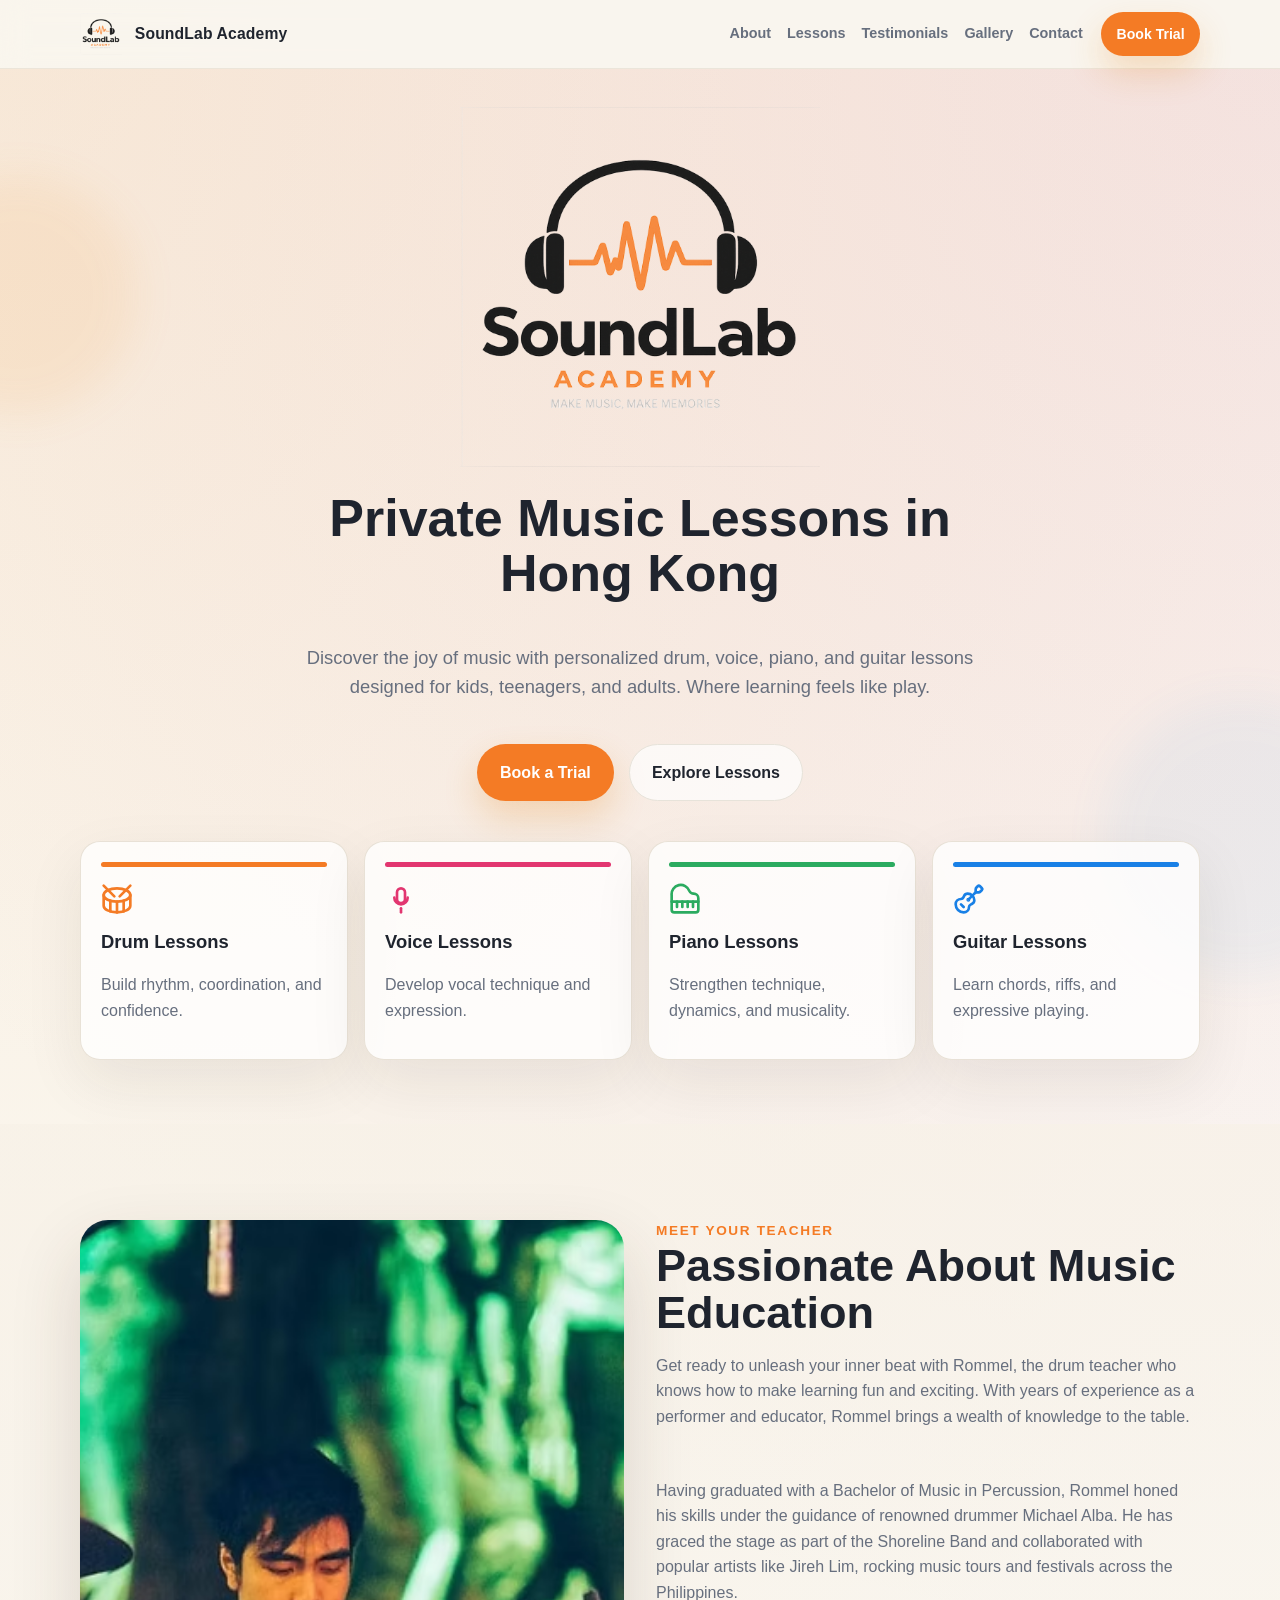
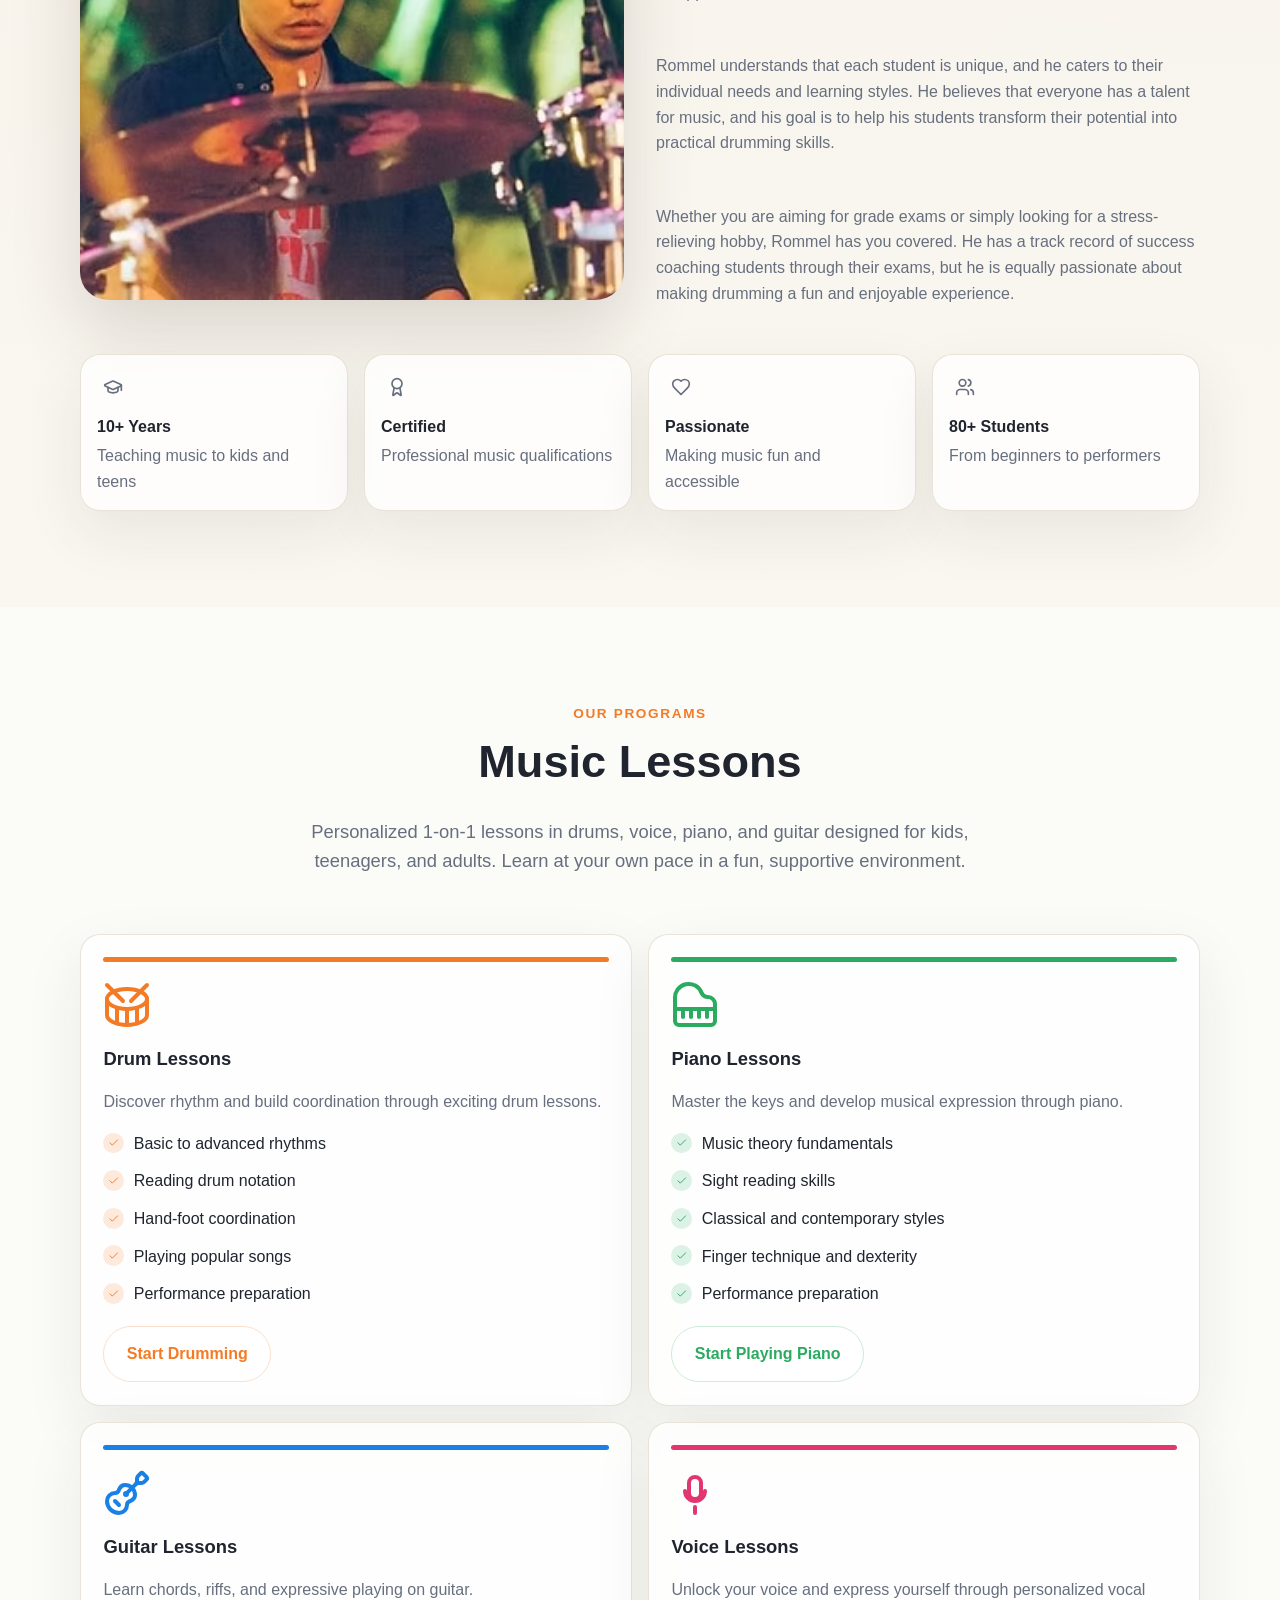
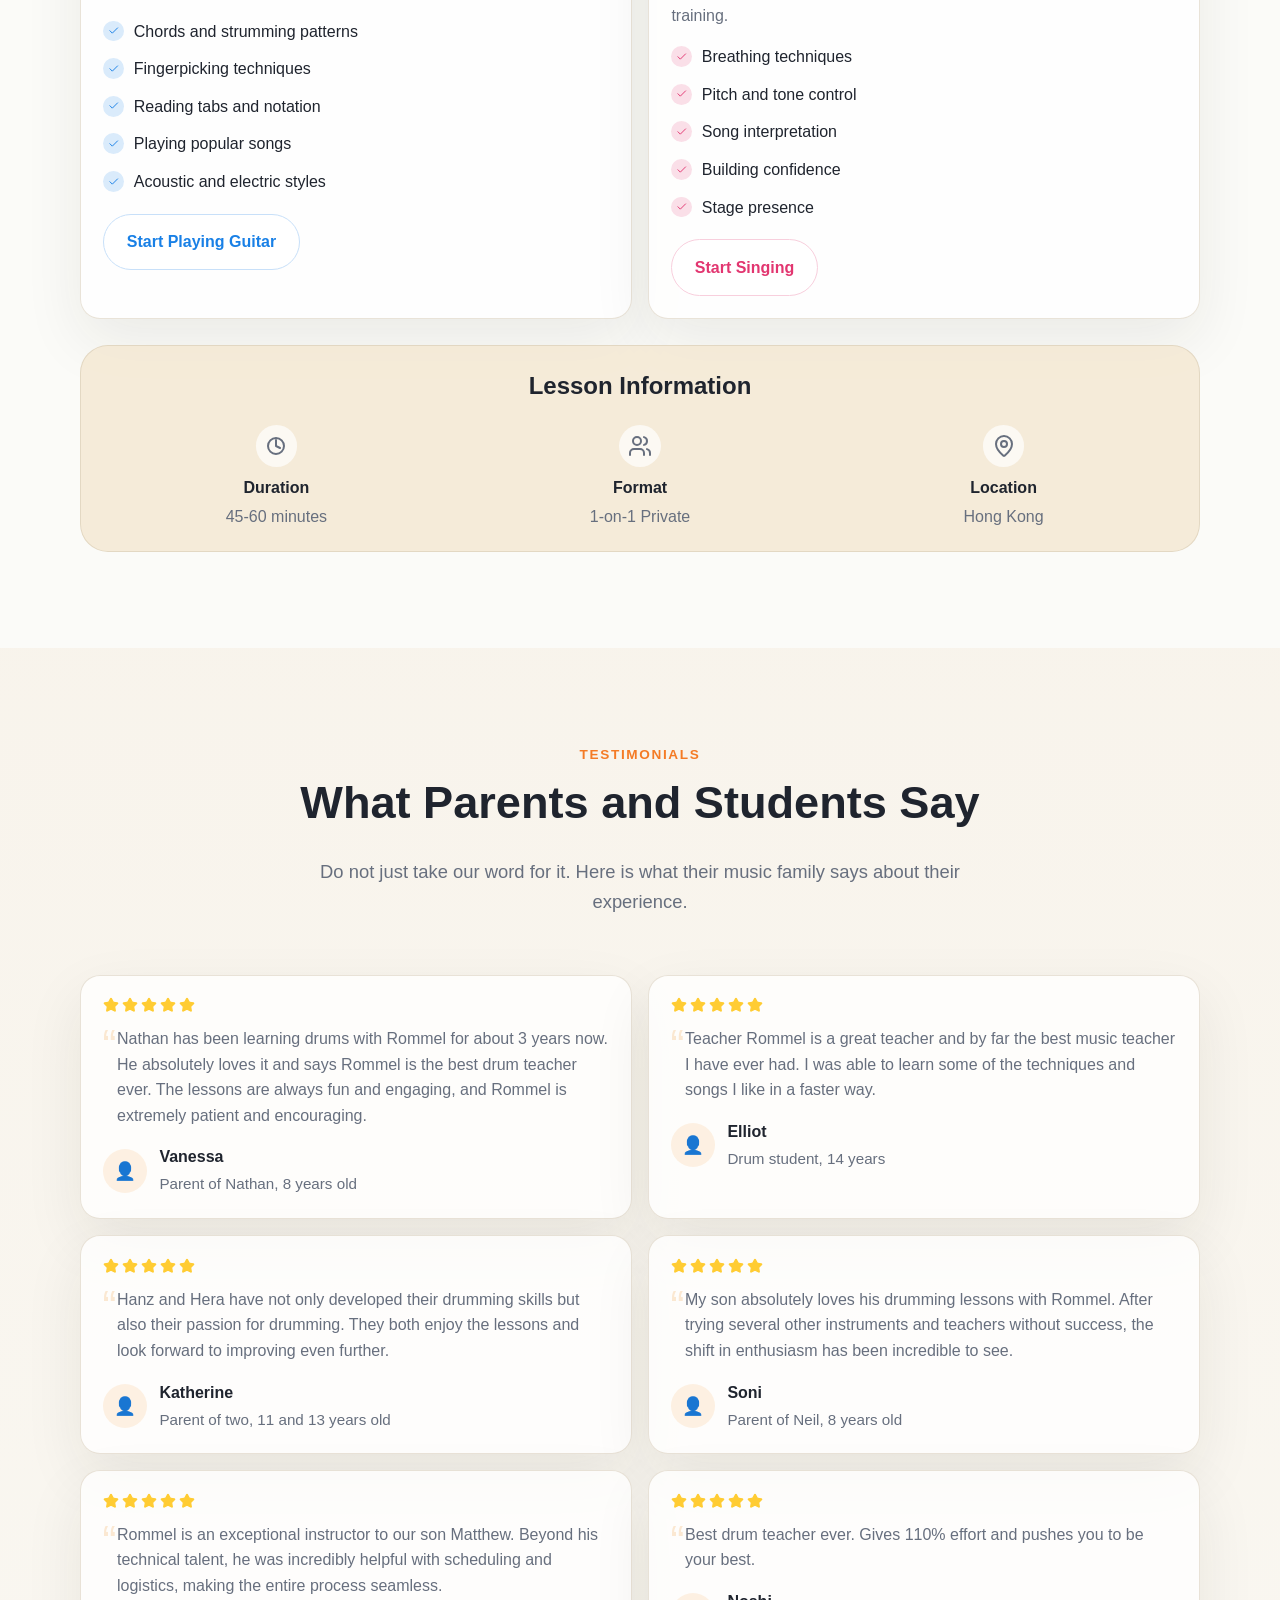
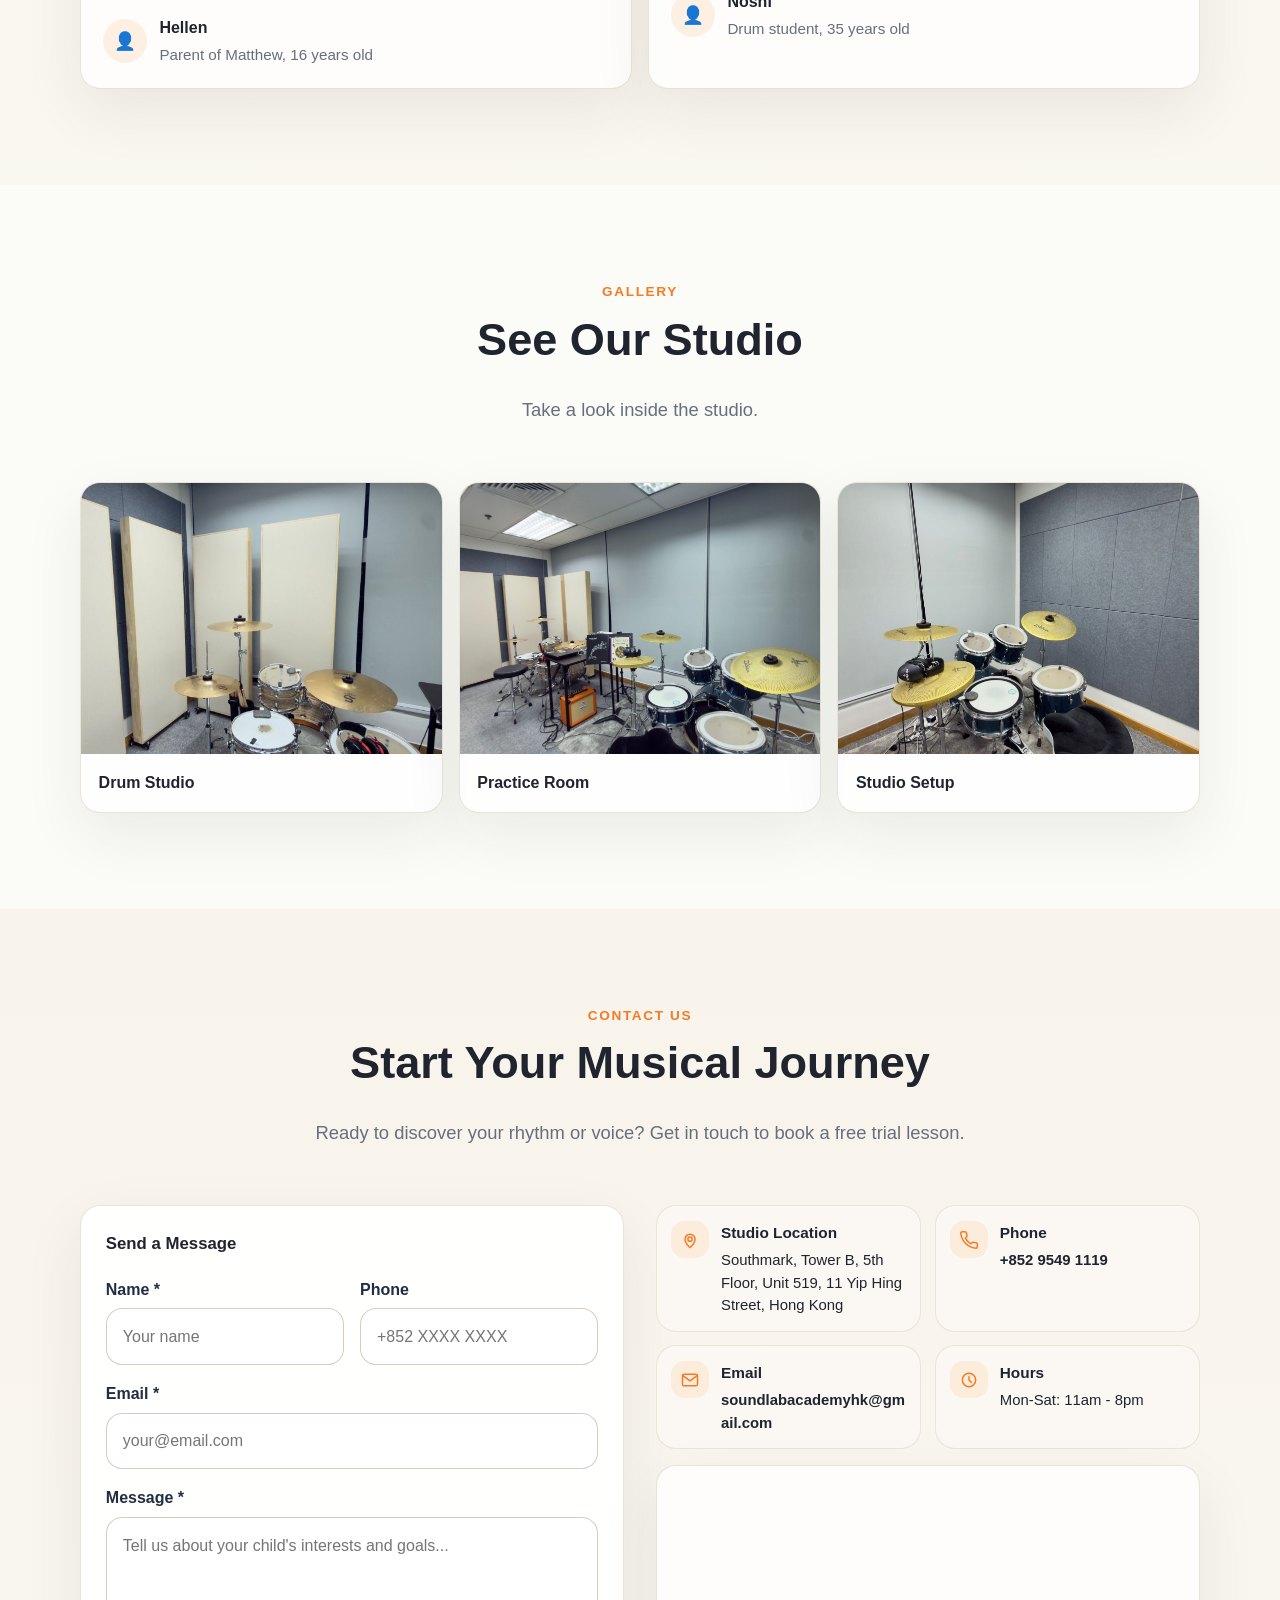
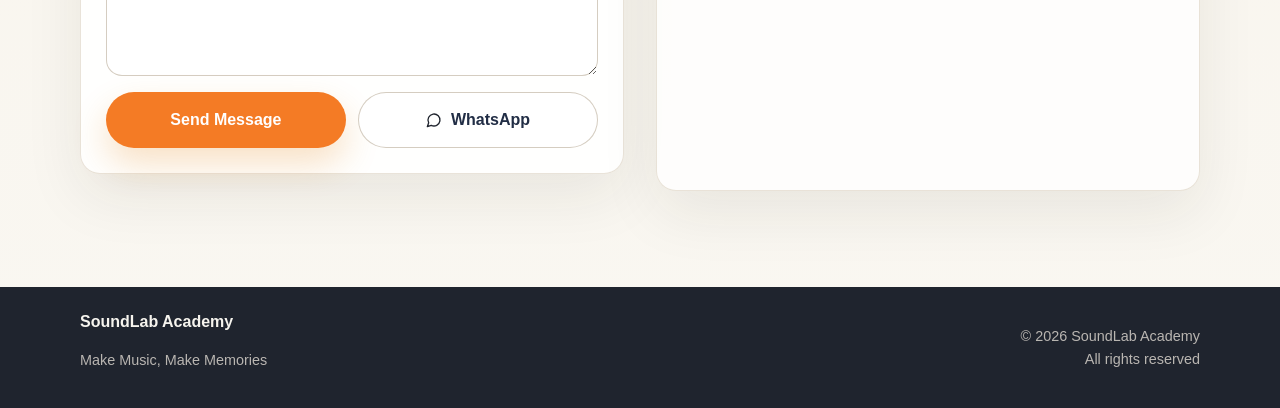
==== commit 20484b7a: "Update SEO metadata for inclusivity and add hero title styling" ====
--- a/index.html
+++ b/index.html
@@ -6,9 +6,9 @@
   <title>SoundLab Academy Hong Kong | Private Music Lessons</title>
   <meta
     name="description"
-    content="Book private 1-on-1 drum, voice, piano, and guitar lessons for kids and teenagers at SoundLab Academy in Hong Kong."
+    content="Book private 1-on-1 drum, voice, piano, and guitar lessons for kids, teenagers and adults at SoundLab Academy in Hong Kong."
   >
-  <meta name="keywords" content="SoundLab Academy, Hong Kong music lessons, drum lessons Hong Kong, piano lessons Hong Kong, guitar lessons Hong Kong, voice lessons Hong Kong, kids music lessons">
+  <meta name="keywords" content="SoundLab Academy, Hong Kong music lessons, drum lessons Hong Kong, piano lessons Hong Kong, guitar lessons Hong Kong, voice lessons Hong Kong, kids music lessons, adult music lessons Hong Kong">
   <meta name="author" content="SoundLab Academy">
   <meta name="robots" content="index, follow">
   <meta name="theme-color" content="#e38315">
@@ -18,13 +18,13 @@
   <meta property="og:type" content="website">
   <meta property="og:site_name" content="SoundLab Academy">
   <meta property="og:title" content="SoundLab Academy Hong Kong | Private Music Lessons">
-  <meta property="og:description" content="Private 1-on-1 drum, voice, piano, and guitar lessons for kids and teenagers in Hong Kong.">
+  <meta property="og:description" content="Private 1-on-1 drum, voice, piano, and guitar lessons for kids, teenagers and adults in Hong Kong.">
   <meta property="og:url" content="https://soundlabacademy.github.io/">
   <meta property="og:image" content="https://soundlabacademy.github.io/assets/logo.png">
   <meta property="og:locale" content="en_HK">
   <meta name="twitter:card" content="summary">
   <meta name="twitter:title" content="SoundLab Academy Hong Kong | Private Music Lessons">
-  <meta name="twitter:description" content="Book private drum, voice, piano, and guitar lessons for kids and teenagers in Hong Kong.">
+  <meta name="twitter:description" content="Book private drum, voice, piano, and guitar lessons for kids, teenagers and adults in Hong Kong.">
   <meta name="twitter:image" content="https://soundlabacademy.github.io/assets/logo.png">
   <link rel="stylesheet" href="styles.css">
   <script type="application/ld+json">
@@ -35,7 +35,7 @@
       "url": "https://soundlabacademy.github.io/",
       "logo": "https://soundlabacademy.github.io/assets/logo.png",
       "image": "https://soundlabacademy.github.io/assets/logo.png",
-      "description": "Private 1-on-1 drum, voice, piano, and guitar lessons for kids and teenagers in Hong Kong.",
+      "description": "Private 1-on-1 drum, voice, piano, and guitar lessons for kids, teenagers and adults in Hong Kong.",
       "telephone": "+85295491119",
       "email": "soundlabacademyhk@gmail.com",
       "address": {
@@ -85,27 +85,11 @@
       <div class="hero-orb hero-orb-a"></div>
       <div class="hero-orb hero-orb-b"></div>
       <div class="container hero-inner">
-        <div class="eyebrow reveal">
-          <span class="eyebrow-icon" aria-hidden="true">
-            <svg viewBox="0 0 24 24" fill="none" stroke="currentColor" stroke-width="2" stroke-linecap="round" stroke-linejoin="round">
-              <path d="M9 18V5l12-2v13"></path>
-              <circle cx="6" cy="18" r="3"></circle>
-              <circle cx="18" cy="16" r="3"></circle>
-            </svg>
-          </span>
-          1-on-1 Private Lessons
-          <span class="eyebrow-icon" aria-hidden="true">
-            <svg viewBox="0 0 24 24" fill="none" stroke="currentColor" stroke-width="2" stroke-linecap="round" stroke-linejoin="round">
-              <path d="M12 2a3 3 0 0 0-3 3v7a3 3 0 0 0 6 0V5a3 3 0 0 0-3-3Z"></path>
-              <path d="M19 10v2a7 7 0 0 1-14 0v-2"></path>
-              <line x1="12" x2="12" y1="19" y2="22"></line>
-            </svg>
-          </span>
-        </div>
         <img class="hero-logo reveal" src="assets/logo.png" alt="SoundLab Academy">
+        <h1 class="hero-title reveal">Private Music Lessons in Hong Kong</h1>
         <p class="hero-copy reveal">
           Discover the joy of music with personalized drum, voice, piano, and guitar lessons
-          designed for kids and teenagers. Where learning feels like play.
+          designed for kids, teenagers, and adults. Where learning feels like play.
         </p>
         <div class="hero-actions reveal">
           <a class="button button-primary" href="#contact">Book a Trial</a>
@@ -260,8 +244,8 @@
           <p class="section-kicker">Our Programs</p>
           <h2 class="section-title">Music Lessons</h2>
           <p class="section-lead">
-            Personalized 1-on-1 lessons in drums, voice, piano, and guitar designed for kids and
-            teenagers. Learn at your own pace in a fun, supportive environment.
+            Personalized 1-on-1 lessons in drums, voice, piano, and guitar designed for kids,
+            teenagers, and adults. Learn at your own pace in a fun, supportive environment.
           </p>
         </div>
 
@@ -580,12 +564,12 @@
             <form
               id="contact-form"
               class="contact-form"
-              action="https://formsubmit.co/soundlabacademy.tech@gmail.com"
+              action="https://formsubmit.co/b262d88b08aaa1a6de5e002c1f0a85ea"
               method="POST"
             >
               <input type="hidden" name="_subject" value="New SoundLab Academy website inquiry">
               <input type="hidden" name="_template" value="table">
-              <input type="hidden" name="_next" value="https://soundlabacademy.github.io/#contact">
+              <input type="hidden" name="_next" value="https://soundlabacademy.github.io/?sent=1#contact">
               <label class="form-honeypot" aria-hidden="true">
                 <span>Leave this field empty</span>
                 <input type="text" name="_honey" tabindex="-1" autocomplete="off">
@@ -708,6 +692,38 @@
     </div>
   </footer>
 
+  <div
+    class="thank-you-modal"
+    id="thank-you-modal"
+    role="dialog"
+    aria-modal="true"
+    aria-labelledby="thank-you-title"
+    aria-describedby="thank-you-message"
+    hidden
+  >
+    <div class="thank-you-modal__backdrop" data-modal-close></div>
+    <div class="thank-you-modal__panel" role="document">
+      <button class="thank-you-modal__close" type="button" aria-label="Close thank you message" data-modal-close>
+        <svg viewBox="0 0 24 24" fill="none" stroke="currentColor" stroke-width="2" stroke-linecap="round" stroke-linejoin="round" aria-hidden="true">
+          <path d="M18 6 6 18"></path>
+          <path d="m6 6 12 12"></path>
+        </svg>
+      </button>
+      <span class="thank-you-modal__icon" aria-hidden="true">
+        <svg viewBox="0 0 24 24" fill="none" stroke="currentColor" stroke-width="2.4" stroke-linecap="round" stroke-linejoin="round">
+          <path d="M20 6 9 17l-5-5"></path>
+        </svg>
+      </span>
+      <h2 id="thank-you-title">Thank you for your message</h2>
+      <p id="thank-you-message">
+        Your inquiry has been sent. We will get back to you as soon as possible.
+      </p>
+      <button class="button button-primary thank-you-modal__button" type="button" data-modal-close>
+        Done
+      </button>
+    </div>
+  </div>
+
   <script src="script.js"></script>
 </body>
 </html>
--- a/styles.css
+++ b/styles.css
@@ -225,6 +225,13 @@
   width: min(360px, 70vw);
 }
 
+.hero-title {
+  max-width: 760px;
+  margin: 0;
+  font-size: clamp(2.1rem, 1.65rem + 2vw, 4rem);
+  line-height: 1.05;
+}
+
 .hero-copy,
 .section-lead {
   max-width: 720px;
@@ -850,6 +857,100 @@
   border: 0;
 }
 
+.modal-open {
+  overflow: hidden;
+}
+
+.thank-you-modal[hidden] {
+  display: none;
+}
+
+.thank-you-modal {
+  position: fixed;
+  inset: 0;
+  z-index: 1000;
+  display: grid;
+  place-items: center;
+  padding: 1rem;
+}
+
+.thank-you-modal__backdrop {
+  position: absolute;
+  inset: 0;
+  background: rgba(20, 22, 30, 0.56);
+  backdrop-filter: blur(4px);
+}
+
+.thank-you-modal__panel {
+  position: relative;
+  z-index: 1;
+  width: min(100%, 430px);
+  padding: 2rem;
+  border: 1px solid rgba(202, 188, 164, 0.45);
+  border-radius: 20px;
+  background: rgba(255, 255, 255, 0.98);
+  box-shadow: 0 24px 60px rgba(26, 29, 46, 0.22);
+  text-align: center;
+}
+
+.thank-you-modal__close {
+  position: absolute;
+  top: 0.8rem;
+  right: 0.8rem;
+  display: inline-grid;
+  place-items: center;
+  width: 2.35rem;
+  height: 2.35rem;
+  border: 1px solid rgba(171, 156, 132, 0.4);
+  border-radius: 999px;
+  background: rgba(251, 248, 243, 0.86);
+  color: var(--foreground);
+  cursor: pointer;
+}
+
+.thank-you-modal__close svg {
+  width: 1rem;
+  height: 1rem;
+}
+
+.thank-you-modal__close:hover,
+.thank-you-modal__close:focus-visible {
+  border-color: var(--primary);
+  color: var(--primary);
+}
+
+.thank-you-modal__icon {
+  display: inline-grid;
+  place-items: center;
+  width: 3.6rem;
+  height: 3.6rem;
+  margin-bottom: 1rem;
+  border-radius: 999px;
+  background: rgba(34, 153, 84, 0.12);
+  color: hsl(145 64% 34%);
+}
+
+.thank-you-modal__icon svg {
+  width: 1.75rem;
+  height: 1.75rem;
+}
+
+.thank-you-modal h2 {
+  margin: 0;
+  color: hsl(220 35% 18%);
+  font-size: clamp(1.55rem, 4vw, 2rem);
+}
+
+.thank-you-modal p {
+  margin: 0.7rem 0 1.35rem;
+  color: var(--muted-foreground);
+  line-height: 1.6;
+}
+
+.thank-you-modal__button {
+  width: 100%;
+}
+
 .site-footer {
   background: hsl(220 20% 15%);
   color: hsl(45 30% 95%);
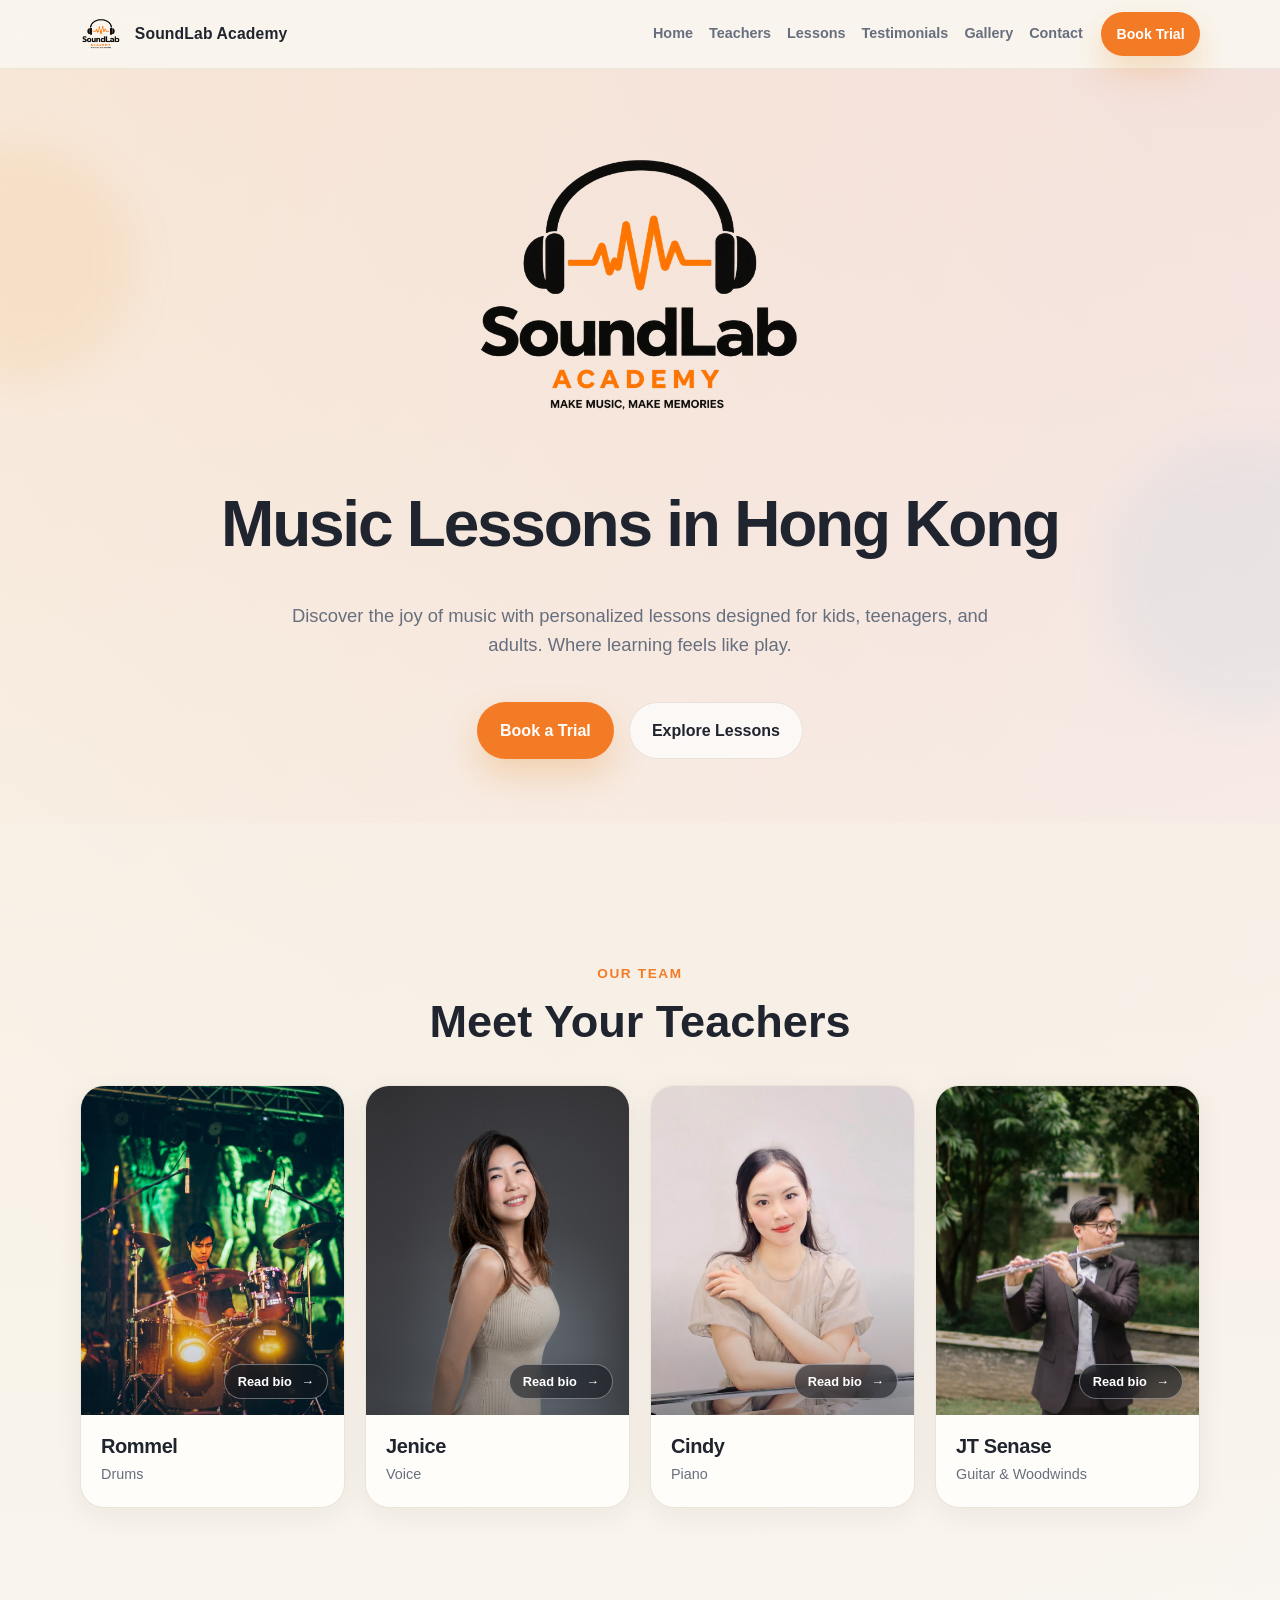
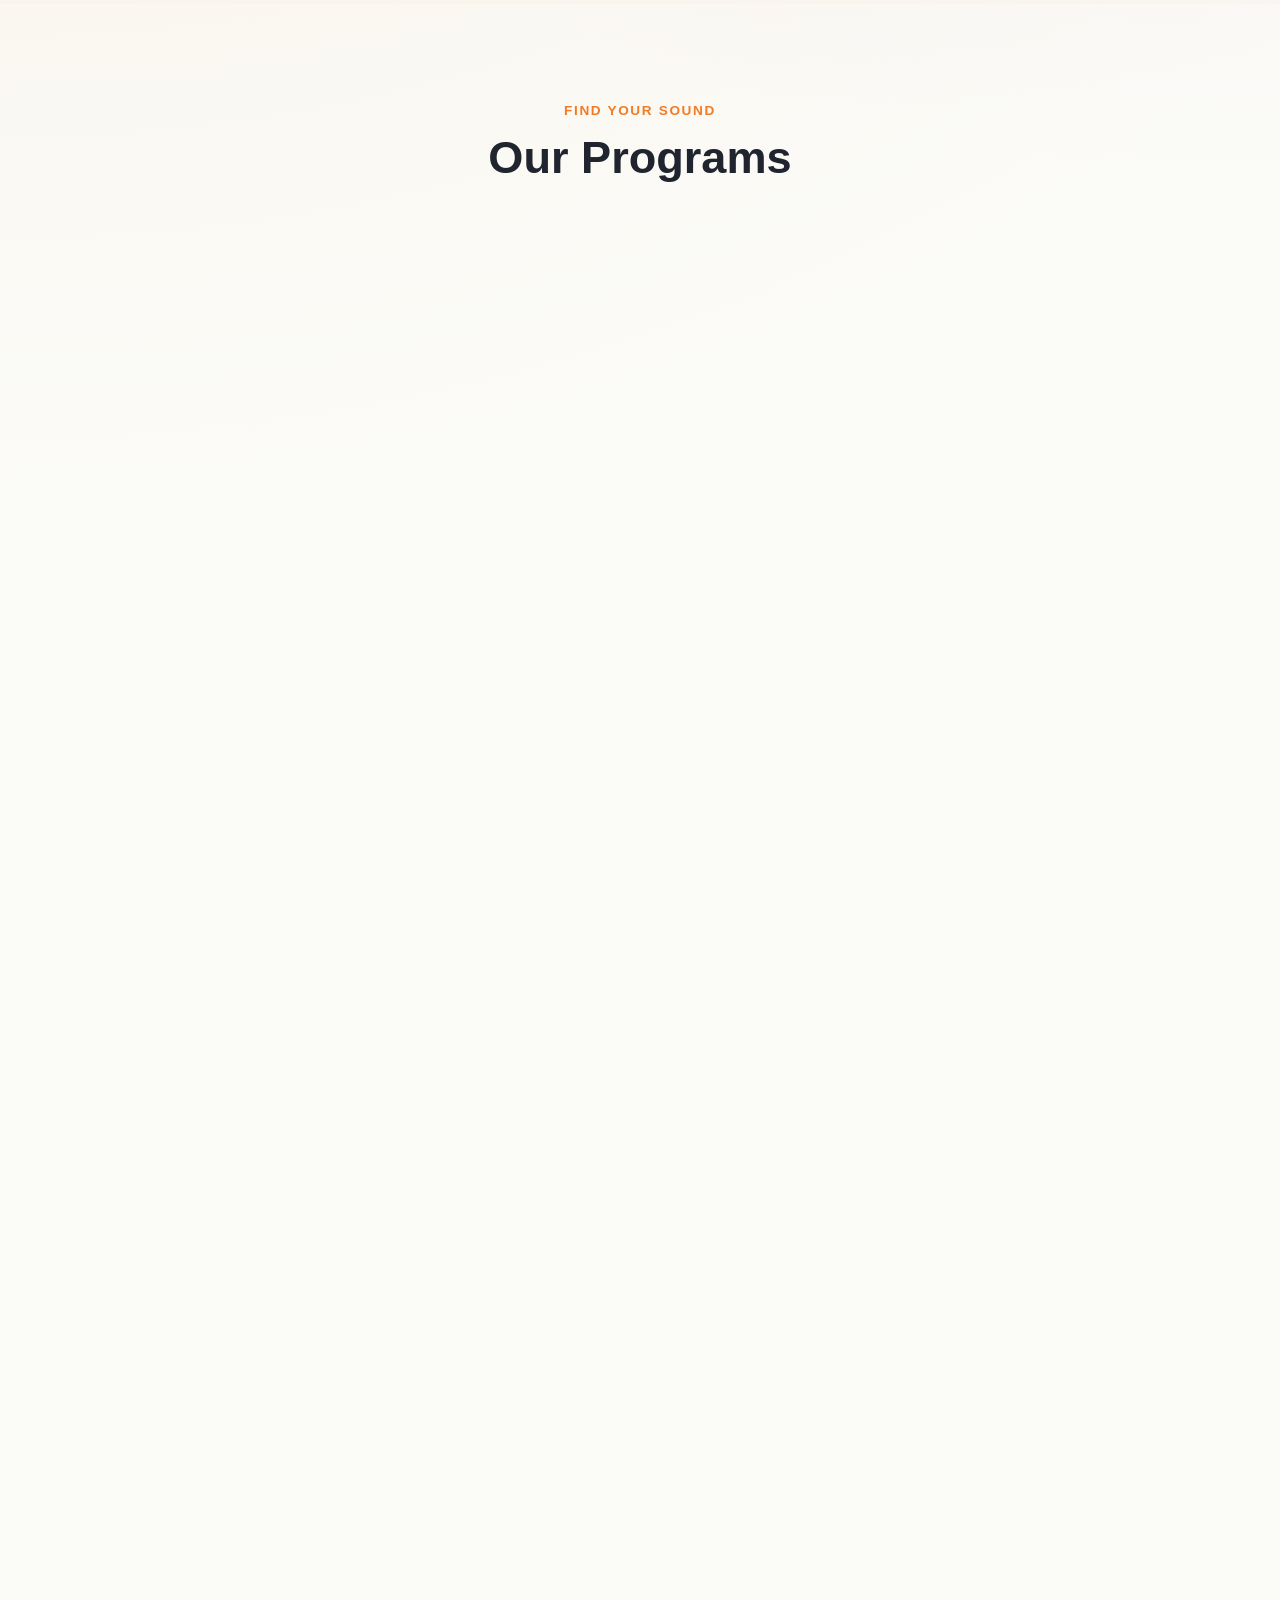
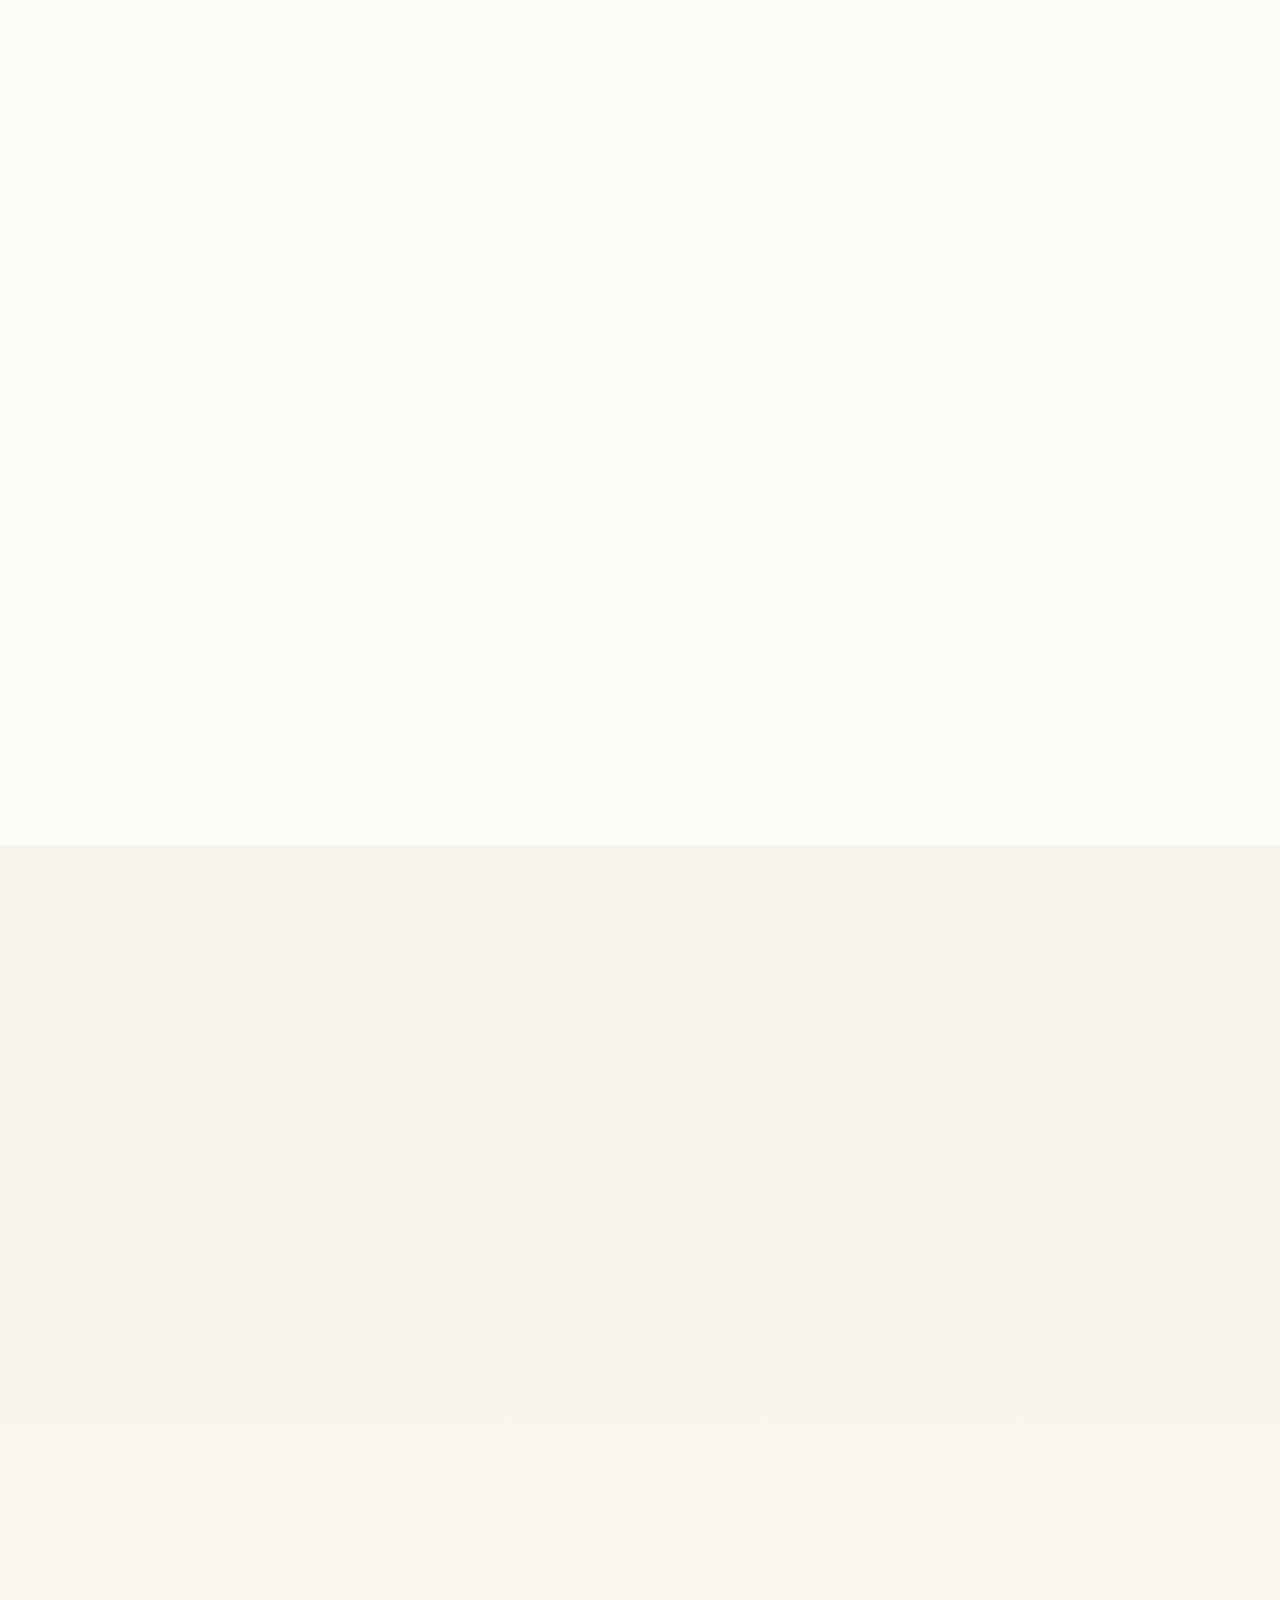
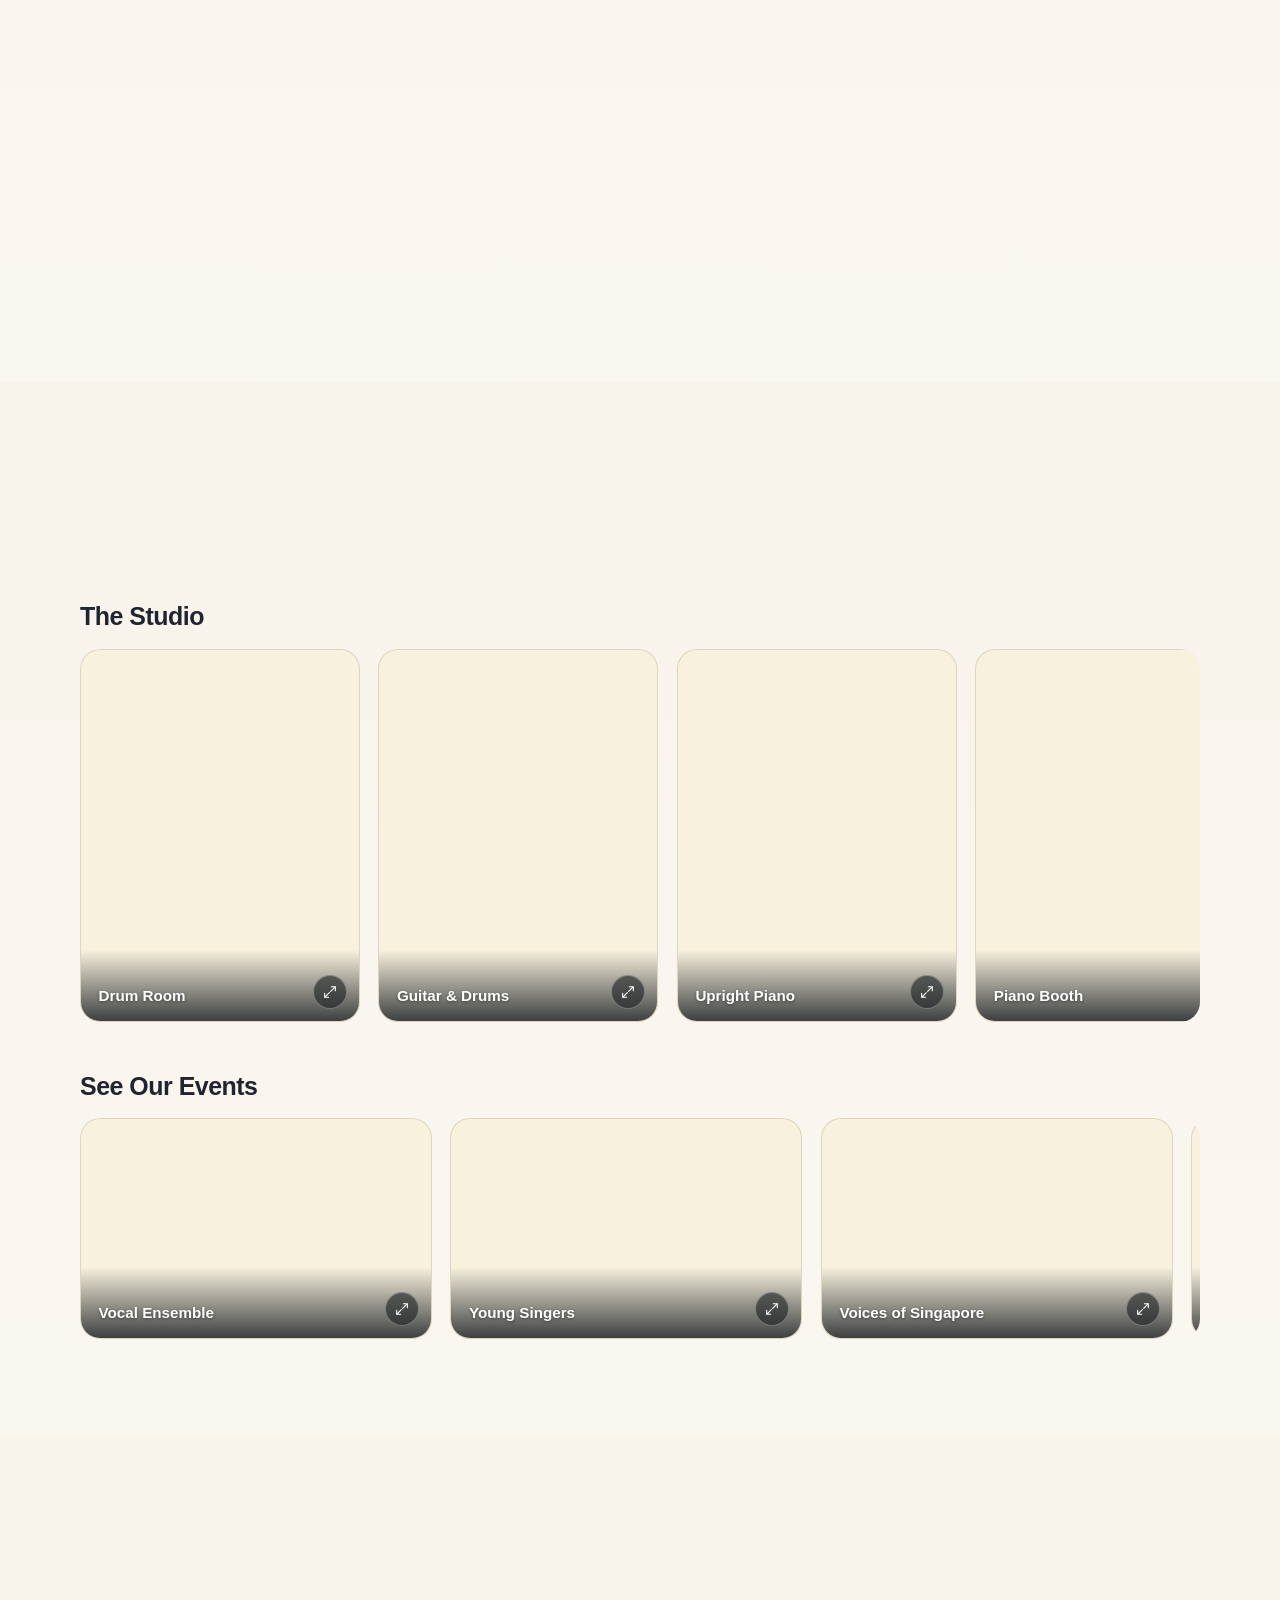
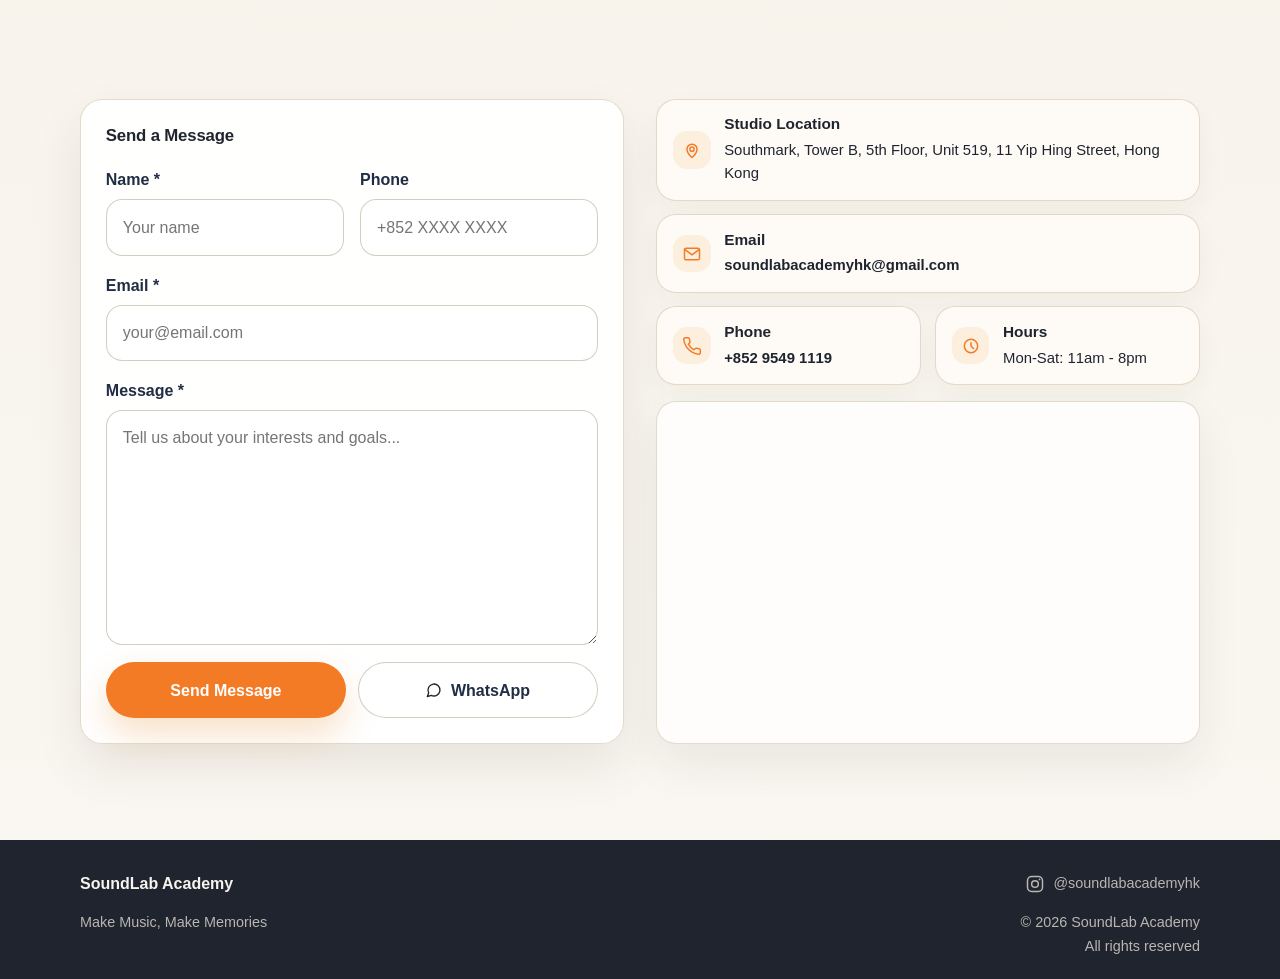
==== commit 2846d39d: "Refactor styles and update sitemap: enhance layout responsiveness, add teacher cards, and improve ga" ====
--- a/index.html
+++ b/index.html
@@ -1,41 +1,34 @@
 <!DOCTYPE html>
 <html lang="en">
-<head>
-  <meta charset="UTF-8">
-  <meta name="viewport" content="width=device-width, initial-scale=1.0">
-  <title>SoundLab Academy Hong Kong | Private Music Lessons</title>
-  <meta
-    name="description"
-    content="Book private 1-on-1 drum, voice, piano, and guitar lessons for kids, teenagers and adults at SoundLab Academy in Hong Kong."
-  >
-  <meta name="keywords" content="SoundLab Academy, Hong Kong music lessons, drum lessons Hong Kong, piano lessons Hong Kong, guitar lessons Hong Kong, voice lessons Hong Kong, kids music lessons, adult music lessons Hong Kong">
-  <meta name="author" content="SoundLab Academy">
-  <meta name="robots" content="index, follow">
-  <meta name="theme-color" content="#e38315">
-  <link rel="canonical" href="https://soundlabacademy.github.io/">
-  <link rel="icon" type="image/png" href="assets/logo.png">
-  <link rel="apple-touch-icon" href="assets/logo.png">
-  <meta property="og:type" content="website">
-  <meta property="og:site_name" content="SoundLab Academy">
-  <meta property="og:title" content="SoundLab Academy Hong Kong | Private Music Lessons">
-  <meta property="og:description" content="Private 1-on-1 drum, voice, piano, and guitar lessons for kids, teenagers and adults in Hong Kong.">
-  <meta property="og:url" content="https://soundlabacademy.github.io/">
-  <meta property="og:image" content="https://soundlabacademy.github.io/assets/logo.png">
-  <meta property="og:locale" content="en_HK">
-  <meta name="twitter:card" content="summary">
-  <meta name="twitter:title" content="SoundLab Academy Hong Kong | Private Music Lessons">
-  <meta name="twitter:description" content="Book private drum, voice, piano, and guitar lessons for kids, teenagers and adults in Hong Kong.">
-  <meta name="twitter:image" content="https://soundlabacademy.github.io/assets/logo.png">
-  <link rel="stylesheet" href="styles.css">
+ <head>
+  <meta charset="utf-8"/>
+  <meta content="width=device-width, initial-scale=1.0" name="viewport"/>
+  <title>
+   SoundLab Academy Hong Kong | Music Lessons
+  </title>
+  <meta content="Explore drum, voice, piano, music theory, guitar, flute, and saxophone lessons for kids, teenagers, and adults at SoundLab Academy in Hong Kong." name="description"/>
+  <meta content="SoundLab Academy, Hong Kong music lessons, drum lessons, voice lessons, piano lessons, music theory, guitar lessons, flute lessons, saxophone lessons" name="keywords"/>
+  <meta content="SoundLab Academy" name="author"/>
+  <meta content="index, follow" name="robots"/>
+  <meta content="#e38315" name="theme-color"/>
+  <link href="https://soundlabacademy.github.io/" rel="canonical"/>
+  <link href="assets/logo.png" rel="icon" type="image/png"/>
+  <link href="assets/logo.png" rel="apple-touch-icon"/>
+  <meta content="website" property="og:type"/>
+  <meta content="https://soundlabacademy.github.io/" property="og:url"/>
+  <meta content="SoundLab Academy" property="og:site_name"/>
+  <meta content="SoundLab Academy Hong Kong | Music Lessons" property="og:title"/>
+  <meta content="Discover the joy of music at SoundLab Academy in Hong Kong." property="og:description"/>
+  <meta content="en_HK" property="og:locale"/>
+  <meta content="summary" name="twitter:card"/>
+  <meta content="SoundLab Academy Hong Kong | Music Lessons" name="twitter:title"/>
+  <meta content="Discover the joy of music at SoundLab Academy in Hong Kong." name="twitter:description"/>
   <script type="application/ld+json">
-    {
+   {
       "@context": "https://schema.org",
       "@type": "MusicSchool",
       "name": "SoundLab Academy",
-      "url": "https://soundlabacademy.github.io/",
-      "logo": "https://soundlabacademy.github.io/assets/logo.png",
-      "image": "https://soundlabacademy.github.io/assets/logo.png",
-      "description": "Private 1-on-1 drum, voice, piano, and guitar lessons for kids, teenagers and adults in Hong Kong.",
+      "description": "Music lessons for kids, teenagers, and adults in Hong Kong.",
       "telephone": "+85295491119",
       "email": "soundlabacademyhk@gmail.com",
       "address": {
@@ -48,682 +41,1388 @@
       "areaServed": "Hong Kong"
     }
   </script>
-</head>
-<body>
+  <link href="styles.css" rel="stylesheet"/>
+  <script defer="" src="script.js">
+  </script>
+ </head>
+ <body>
   <header class="site-header">
-    <div class="container header-inner">
-      <a class="brand" href="#top" aria-label="SoundLab Academy">
-        <img src="assets/logo.png" alt="SoundLab Academy logo">
-        <span>SoundLab Academy</span>
+   <div class="container header-inner">
+    <a aria-label="SoundLab Academy" class="brand" href="#top">
+     <img alt="SoundLab Academy logo" src="./assets/logo.png"/>
+     <span>
+      SoundLab Academy
+     </span>
+    </a>
+    <button aria-controls="site-nav" aria-expanded="false" aria-label="Toggle navigation" class="menu-toggle" type="button">
+     <span>
+     </span>
+     <span>
+     </span>
+     <span>
+     </span>
+    </button>
+    <nav aria-label="Primary" class="site-nav" id="site-nav">
+     <a href="#top">
+      Home
+     </a>
+     <a href="#teachers">
+      Teachers
+     </a>
+     <a href="#lessons">
+      Lessons
+     </a>
+     <a href="#testimonials">
+      Testimonials
+     </a>
+     <a href="#gallery">
+      Gallery
+     </a>
+     <a href="#contact">
+      Contact
+     </a>
+     <a class="button button-primary button-small nav-cta" href="#contact">
+      Book Trial
+     </a>
+    </nav>
+   </div>
+  </header>
+  <main id="top">
+   <section class="hero">
+    <div class="hero-orb hero-orb-a">
+    </div>
+    <div class="hero-orb hero-orb-b">
+    </div>
+    <div class="container hero-inner">
+     <img alt="SoundLab Academy" class="hero-logo reveal" src="./assets/logo.png"/>
+     <h1 class="hero-title reveal">
+      Music Lessons in Hong Kong
+     </h1>
+     <p class="hero-copy reveal">
+      Discover the joy of music with personalized lessons designed for kids, teenagers, and adults. Where learning feels like play.
+     </p>
+     <div class="hero-actions reveal">
+      <a class="button button-primary" href="#contact">
+       Book a Trial
       </a>
-
-      <button
-        class="menu-toggle"
-        type="button"
-        aria-expanded="false"
-        aria-controls="site-nav"
-        aria-label="Toggle navigation"
-      >
-        <span></span>
-        <span></span>
-        <span></span>
+      <a class="button button-secondary" href="#lessons">
+       Explore Lessons
+      </a>
+     </div>
+    </div>
+   </section>
+   <section class="section section-muted" id="teachers">
+    <div class="container">
+     <div class="section-heading reveal">
+      <p class="section-kicker">
+       Our Team
+      </p>
+      <h2 class="section-title">
+       Meet Your Teachers
+      </h2>
+     </div>
+     <div class="teacher-grid reveal">
+      <article class="teacher-card">
+       <button aria-controls="teacher-rommel" aria-haspopup="dialog" aria-label="Read about Rommel" class="teacher-photo-button" data-teacher-dialog="teacher-rommel" type="button">
+        <img alt="Rommel playing drums" loading="lazy" src="./assets/teacher-rommel-updated.jpg" style="object-position:center 65%"/>
+        <span aria-hidden="true" class="teacher-photo-cta">
+         Read bio
+         <span>
+          →
+         </span>
+        </span>
+       </button>
+       <div class="teacher-card-body">
+        <h3>
+         Rommel
+        </h3>
+        <p>
+         Drums
+        </p>
+       </div>
+      </article>
+      <article class="teacher-card">
+       <button aria-controls="teacher-jenice" aria-haspopup="dialog" aria-label="Read about Jenice" class="teacher-photo-button" data-teacher-dialog="teacher-jenice" type="button">
+        <img alt="Jenice" loading="lazy" src="./assets/teacher-jenice.jpg"/>
+        <span aria-hidden="true" class="teacher-photo-cta">
+         Read bio
+         <span>
+          →
+         </span>
+        </span>
+       </button>
+       <div class="teacher-card-body">
+        <h3>
+         Jenice
+        </h3>
+        <p>
+         Voice
+        </p>
+       </div>
+      </article>
+      <article class="teacher-card">
+       <button aria-controls="teacher-cindy" aria-haspopup="dialog" aria-label="Read about Cindy" class="teacher-photo-button" data-teacher-dialog="teacher-cindy" type="button">
+        <img alt="Cindy seated at a piano" loading="lazy" src="./assets/teacher-cindy.jpg" style="object-position:center 25%"/>
+        <span aria-hidden="true" class="teacher-photo-cta">
+         Read bio
+         <span>
+          →
+         </span>
+        </span>
+       </button>
+       <div class="teacher-card-body">
+        <h3>
+         Cindy
+        </h3>
+        <p>
+         Piano
+        </p>
+       </div>
+      </article>
+      <article class="teacher-card">
+       <button aria-controls="teacher-jt" aria-haspopup="dialog" aria-label="Read about JT Senase" class="teacher-photo-button" data-teacher-dialog="teacher-jt" type="button">
+        <img alt="JT Senase playing the flute" loading="lazy" src="./assets/teacher-jt.jpg" style="object-position:center 72%"/>
+        <span aria-hidden="true" class="teacher-photo-cta">
+         Read bio
+         <span>
+          →
+         </span>
+        </span>
+       </button>
+       <div class="teacher-card-body">
+        <h3>
+         JT Senase
+        </h3>
+        <p>
+         Guitar &amp; Woodwinds
+        </p>
+       </div>
+      </article>
+     </div>
+    </div>
+   </section>
+   <section class="section" id="lessons">
+    <div class="container">
+     <div class="section-heading reveal">
+      <p class="section-kicker">
+       Find Your Sound
+      </p>
+      <h2 class="section-title">
+       Our Programs
+      </h2>
+     </div>
+     <div class="lesson-grid reveal">
+      <article class="lesson-card drum">
+       <div class="card-bar">
+       </div>
+       <span aria-hidden="true" class="lesson-icon">
+        <span class="lesson-icon__glyph">
+        </span>
+       </span>
+       <h3>
+        Drum Lessons
+       </h3>
+       <p>
+        Discover rhythm and build coordination through exciting drum lessons.
+       </p>
+       <ul>
+        <li>
+         <span aria-hidden="true" class="list-check">
+          <svg fill="none" stroke="currentColor" stroke-linecap="round" stroke-linejoin="round" stroke-width="2" viewbox="0 0 24 24">
+           <path d="M20 6 9 17l-5-5">
+           </path>
+          </svg>
+         </span>
+         <span>
+          Basic to advanced rhythms
+         </span>
+        </li>
+        <li>
+         <span aria-hidden="true" class="list-check">
+          <svg fill="none" stroke="currentColor" stroke-linecap="round" stroke-linejoin="round" stroke-width="2" viewbox="0 0 24 24">
+           <path d="M20 6 9 17l-5-5">
+           </path>
+          </svg>
+         </span>
+         <span>
+          Reading drum notation
+         </span>
+        </li>
+        <li>
+         <span aria-hidden="true" class="list-check">
+          <svg fill="none" stroke="currentColor" stroke-linecap="round" stroke-linejoin="round" stroke-width="2" viewbox="0 0 24 24">
+           <path d="M20 6 9 17l-5-5">
+           </path>
+          </svg>
+         </span>
+         <span>
+          Hand-foot coordination
+         </span>
+        </li>
+        <li>
+         <span aria-hidden="true" class="list-check">
+          <svg fill="none" stroke="currentColor" stroke-linecap="round" stroke-linejoin="round" stroke-width="2" viewbox="0 0 24 24">
+           <path d="M20 6 9 17l-5-5">
+           </path>
+          </svg>
+         </span>
+         <span>
+          Playing popular songs
+         </span>
+        </li>
+        <li>
+         <span aria-hidden="true" class="list-check">
+          <svg fill="none" stroke="currentColor" stroke-linecap="round" stroke-linejoin="round" stroke-width="2" viewbox="0 0 24 24">
+           <path d="M20 6 9 17l-5-5">
+           </path>
+          </svg>
+         </span>
+         <span>
+          Performance preparation
+         </span>
+        </li>
+       </ul>
+       <a class="button button-ghost" href="#contact">
+        Start Drumming
+       </a>
+      </article>
+      <article class="lesson-card voice">
+       <div class="card-bar">
+       </div>
+       <span aria-hidden="true" class="lesson-icon">
+        <span class="lesson-icon__glyph">
+        </span>
+       </span>
+       <h3>
+        Voice Lessons
+       </h3>
+       <p>
+        Unlock your voice and express yourself through personalized vocal training.
+       </p>
+       <ul>
+        <li>
+         <span aria-hidden="true" class="list-check">
+          <svg fill="none" stroke="currentColor" stroke-linecap="round" stroke-linejoin="round" stroke-width="2" viewbox="0 0 24 24">
+           <path d="M20 6 9 17l-5-5">
+           </path>
+          </svg>
+         </span>
+         <span>
+          Breathing techniques
+         </span>
+        </li>
+        <li>
+         <span aria-hidden="true" class="list-check">
+          <svg fill="none" stroke="currentColor" stroke-linecap="round" stroke-linejoin="round" stroke-width="2" viewbox="0 0 24 24">
+           <path d="M20 6 9 17l-5-5">
+           </path>
+          </svg>
+         </span>
+         <span>
+          Pitch and tone control
+         </span>
+        </li>
+        <li>
+         <span aria-hidden="true" class="list-check">
+          <svg fill="none" stroke="currentColor" stroke-linecap="round" stroke-linejoin="round" stroke-width="2" viewbox="0 0 24 24">
+           <path d="M20 6 9 17l-5-5">
+           </path>
+          </svg>
+         </span>
+         <span>
+          Song interpretation
+         </span>
+        </li>
+        <li>
+         <span aria-hidden="true" class="list-check">
+          <svg fill="none" stroke="currentColor" stroke-linecap="round" stroke-linejoin="round" stroke-width="2" viewbox="0 0 24 24">
+           <path d="M20 6 9 17l-5-5">
+           </path>
+          </svg>
+         </span>
+         <span>
+          Building confidence
+         </span>
+        </li>
+        <li>
+         <span aria-hidden="true" class="list-check">
+          <svg fill="none" stroke="currentColor" stroke-linecap="round" stroke-linejoin="round" stroke-width="2" viewbox="0 0 24 24">
+           <path d="M20 6 9 17l-5-5">
+           </path>
+          </svg>
+         </span>
+         <span>
+          Stage presence
+         </span>
+        </li>
+       </ul>
+       <a class="button button-ghost" href="#contact">
+        Start Singing
+       </a>
+      </article>
+      <article class="lesson-card piano">
+       <div class="card-bar">
+       </div>
+       <span aria-hidden="true" class="lesson-icon">
+        <span class="lesson-icon__glyph">
+        </span>
+       </span>
+       <h3>
+        Piano Lessons
+       </h3>
+       <p>
+        Master the keys and develop musical expression through piano.
+       </p>
+       <ul>
+        <li>
+         <span aria-hidden="true" class="list-check">
+          <svg fill="none" stroke="currentColor" stroke-linecap="round" stroke-linejoin="round" stroke-width="2" viewbox="0 0 24 24">
+           <path d="M20 6 9 17l-5-5">
+           </path>
+          </svg>
+         </span>
+         <span>
+          Music theory fundamentals
+         </span>
+        </li>
+        <li>
+         <span aria-hidden="true" class="list-check">
+          <svg fill="none" stroke="currentColor" stroke-linecap="round" stroke-linejoin="round" stroke-width="2" viewbox="0 0 24 24">
+           <path d="M20 6 9 17l-5-5">
+           </path>
+          </svg>
+         </span>
+         <span>
+          Sight reading skills
+         </span>
+        </li>
+        <li>
+         <span aria-hidden="true" class="list-check">
+          <svg fill="none" stroke="currentColor" stroke-linecap="round" stroke-linejoin="round" stroke-width="2" viewbox="0 0 24 24">
+           <path d="M20 6 9 17l-5-5">
+           </path>
+          </svg>
+         </span>
+         <span>
+          Classical and contemporary styles
+         </span>
+        </li>
+        <li>
+         <span aria-hidden="true" class="list-check">
+          <svg fill="none" stroke="currentColor" stroke-linecap="round" stroke-linejoin="round" stroke-width="2" viewbox="0 0 24 24">
+           <path d="M20 6 9 17l-5-5">
+           </path>
+          </svg>
+         </span>
+         <span>
+          Finger technique and dexterity
+         </span>
+        </li>
+        <li>
+         <span aria-hidden="true" class="list-check">
+          <svg fill="none" stroke="currentColor" stroke-linecap="round" stroke-linejoin="round" stroke-width="2" viewbox="0 0 24 24">
+           <path d="M20 6 9 17l-5-5">
+           </path>
+          </svg>
+         </span>
+         <span>
+          Performance preparation
+         </span>
+        </li>
+       </ul>
+       <a class="button button-ghost" href="#contact">
+        Start Playing Piano
+       </a>
+      </article>
+      <article class="lesson-card theory">
+       <div class="card-bar">
+       </div>
+       <span aria-hidden="true" class="lesson-icon">
+        <span class="lesson-icon__glyph">
+        </span>
+       </span>
+       <h3>
+        Music Theory Lessons
+       </h3>
+       <p>
+        Explore notation, rhythm, and harmony.
+       </p>
+       <p class="program-note">
+        More details coming soon.
+       </p>
+       <a class="button button-ghost" href="#contact">
+        Ask About Music Theory
+       </a>
+      </article>
+      <article class="lesson-card guitar">
+       <div class="card-bar">
+       </div>
+       <span aria-hidden="true" class="lesson-icon">
+        <span class="lesson-icon__glyph">
+        </span>
+       </span>
+       <h3>
+        Guitar Lessons
+       </h3>
+       <p>
+        Learn chords, riffs, and expressive playing on guitar.
+       </p>
+       <ul>
+        <li>
+         <span aria-hidden="true" class="list-check">
+          <svg fill="none" stroke="currentColor" stroke-linecap="round" stroke-linejoin="round" stroke-width="2" viewbox="0 0 24 24">
+           <path d="M20 6 9 17l-5-5">
+           </path>
+          </svg>
+         </span>
+         <span>
+          Chords and strumming patterns
+         </span>
+        </li>
+        <li>
+         <span aria-hidden="true" class="list-check">
+          <svg fill="none" stroke="currentColor" stroke-linecap="round" stroke-linejoin="round" stroke-width="2" viewbox="0 0 24 24">
+           <path d="M20 6 9 17l-5-5">
+           </path>
+          </svg>
+         </span>
+         <span>
+          Fingerpicking techniques
+         </span>
+        </li>
+        <li>
+         <span aria-hidden="true" class="list-check">
+          <svg fill="none" stroke="currentColor" stroke-linecap="round" stroke-linejoin="round" stroke-width="2" viewbox="0 0 24 24">
+           <path d="M20 6 9 17l-5-5">
+           </path>
+          </svg>
+         </span>
+         <span>
+          Reading tabs and notation
+         </span>
+        </li>
+        <li>
+         <span aria-hidden="true" class="list-check">
+          <svg fill="none" stroke="currentColor" stroke-linecap="round" stroke-linejoin="round" stroke-width="2" viewbox="0 0 24 24">
+           <path d="M20 6 9 17l-5-5">
+           </path>
+          </svg>
+         </span>
+         <span>
+          Playing popular songs
+         </span>
+        </li>
+        <li>
+         <span aria-hidden="true" class="list-check">
+          <svg fill="none" stroke="currentColor" stroke-linecap="round" stroke-linejoin="round" stroke-width="2" viewbox="0 0 24 24">
+           <path d="M20 6 9 17l-5-5">
+           </path>
+          </svg>
+         </span>
+         <span>
+          Acoustic and electric styles
+         </span>
+        </li>
+       </ul>
+       <a class="button button-ghost" href="#contact">
+        Start Playing Guitar
+       </a>
+      </article>
+      <article class="lesson-card flute">
+       <div class="card-bar">
+       </div>
+       <span aria-hidden="true" class="lesson-icon">
+        <span class="lesson-icon__glyph">
+        </span>
+       </span>
+       <h3>
+        Flute Lessons
+       </h3>
+       <p>
+        Learn flute fundamentals and develop your sound.
+       </p>
+       <p class="program-note">
+        More details coming soon.
+       </p>
+       <a class="button button-ghost" href="#contact">
+        Ask About Flute
+       </a>
+      </article>
+      <article class="lesson-card saxophone">
+       <div class="card-bar">
+       </div>
+       <span aria-hidden="true" class="lesson-icon">
+        <span class="lesson-icon__glyph">
+        </span>
+       </span>
+       <h3>
+        Saxophone Lessons
+       </h3>
+       <p>
+        Explore saxophone technique and musical expression.
+       </p>
+       <p class="program-note">
+        More details coming soon.
+       </p>
+       <a class="button button-ghost" href="#contact">
+        Ask About Saxophone
+       </a>
+      </article>
+     </div>
+     <div class="info-band reveal">
+      <h3 class="info-band-title">
+       Lesson Information
+      </h3>
+      <article>
+       <span aria-hidden="true" class="band-icon">
+        <svg fill="none" stroke="currentColor" stroke-linecap="round" stroke-linejoin="round" stroke-width="2" viewbox="0 0 24 24">
+         <circle cx="12" cy="12" r="8">
+         </circle>
+         <polyline points="12 6 12 12 16 14">
+         </polyline>
+        </svg>
+       </span>
+       <strong>
+        Duration
+       </strong>
+       <span>
+        45-60 minutes
+       </span>
+      </article>
+      <article>
+       <span aria-hidden="true" class="band-icon">
+        <svg fill="none" stroke="currentColor" stroke-linecap="round" stroke-linejoin="round" stroke-width="2" viewbox="0 0 24 24">
+         <path d="M16 21v-2a4 4 0 0 0-4-4H6a4 4 0 0 0-4 4v2">
+         </path>
+         <circle cx="9" cy="7" r="4">
+         </circle>
+         <path d="M22 21v-2a4 4 0 0 0-3-3.87">
+         </path>
+         <path d="M16 3.13a4 4 0 0 1 0 7.75">
+         </path>
+        </svg>
+       </span>
+       <strong>
+        Format
+       </strong>
+       <span>
+        One-to-one
+       </span>
+      </article>
+      <article>
+       <span aria-hidden="true" class="band-icon">
+        <svg fill="none" stroke="currentColor" stroke-linecap="round" stroke-linejoin="round" stroke-width="2" viewbox="0 0 24 24">
+         <path d="M20 10c0 4.993-5.539 10.193-7.399 11.799a1 1 0 0 1-1.202 0C9.539 20.193 4 14.993 4 10a8 8 0 0 1 16 0">
+         </path>
+         <circle cx="12" cy="10" r="3">
+         </circle>
+        </svg>
+       </span>
+       <strong>
+        Location
+       </strong>
+       <span>
+        Hong Kong
+       </span>
+      </article>
+     </div>
+    </div>
+   </section>
+   <section class="section section-muted" id="testimonials">
+    <div class="container">
+     <div class="section-heading reveal">
+      <p class="section-kicker">
+       Testimonials
+      </p>
+      <h2 class="section-title">
+       What Parents and Students Say
+      </h2>
+      <p class="section-lead">
+       Do not just take our word for it. Here is what their music family says about their experience.
+      </p>
+     </div>
+     <div class="testimonial-grid reveal">
+      <article class="testimonial-card">
+       <div aria-label="5 out of 5 stars" class="rating">
+        <svg fill="none" stroke="currentColor" stroke-linecap="round" stroke-linejoin="round" stroke-width="2" viewbox="0 0 24 24">
+         <path d="M11.525 2.295a.53.53 0 0 1 .95 0l2.31 4.679a2.123 2.123 0 0 0 1.595 1.16l5.166.756a.53.53 0 0 1 .294.904l-3.736 3.638a2.123 2.123 0 0 0-.611 1.878l.882 5.14a.53.53 0 0 1-.771.56l-4.618-2.428a2.122 2.122 0 0 0-1.973 0L6.396 21.01a.53.53 0 0 1-.77-.56l.881-5.139a2.122 2.122 0 0 0-.611-1.879L2.16 9.795a.53.53 0 0 1 .294-.906l5.165-.755a2.122 2.122 0 0 0 1.597-1.16z">
+         </path>
+        </svg>
+        <svg fill="none" stroke="currentColor" stroke-linecap="round" stroke-linejoin="round" stroke-width="2" viewbox="0 0 24 24">
+         <path d="M11.525 2.295a.53.53 0 0 1 .95 0l2.31 4.679a2.123 2.123 0 0 0 1.595 1.16l5.166.756a.53.53 0 0 1 .294.904l-3.736 3.638a2.123 2.123 0 0 0-.611 1.878l.882 5.14a.53.53 0 0 1-.771.56l-4.618-2.428a2.122 2.122 0 0 0-1.973 0L6.396 21.01a.53.53 0 0 1-.77-.56l.881-5.139a2.122 2.122 0 0 0-.611-1.879L2.16 9.795a.53.53 0 0 1 .294-.906l5.165-.755a2.122 2.122 0 0 0 1.597-1.16z">
+         </path>
+        </svg>
+        <svg fill="none" stroke="currentColor" stroke-linecap="round" stroke-linejoin="round" stroke-width="2" viewbox="0 0 24 24">
+         <path d="M11.525 2.295a.53.53 0 0 1 .95 0l2.31 4.679a2.123 2.123 0 0 0 1.595 1.16l5.166.756a.53.53 0 0 1 .294.904l-3.736 3.638a2.123 2.123 0 0 0-.611 1.878l.882 5.14a.53.53 0 0 1-.771.56l-4.618-2.428a2.122 2.122 0 0 0-1.973 0L6.396 21.01a.53.53 0 0 1-.77-.56l.881-5.139a2.122 2.122 0 0 0-.611-1.879L2.16 9.795a.53.53 0 0 1 .294-.906l5.165-.755a2.122 2.122 0 0 0 1.597-1.16z">
+         </path>
+        </svg>
+        <svg fill="none" stroke="currentColor" stroke-linecap="round" stroke-linejoin="round" stroke-width="2" viewbox="0 0 24 24">
+         <path d="M11.525 2.295a.53.53 0 0 1 .95 0l2.31 4.679a2.123 2.123 0 0 0 1.595 1.16l5.166.756a.53.53 0 0 1 .294.904l-3.736 3.638a2.123 2.123 0 0 0-.611 1.878l.882 5.14a.53.53 0 0 1-.771.56l-4.618-2.428a2.122 2.122 0 0 0-1.973 0L6.396 21.01a.53.53 0 0 1-.77-.56l.881-5.139a2.122 2.122 0 0 0-.611-1.879L2.16 9.795a.53.53 0 0 1 .294-.906l5.165-.755a2.122 2.122 0 0 0 1.597-1.16z">
+         </path>
+        </svg>
+        <svg fill="none" stroke="currentColor" stroke-linecap="round" stroke-linejoin="round" stroke-width="2" viewbox="0 0 24 24">
+         <path d="M11.525 2.295a.53.53 0 0 1 .95 0l2.31 4.679a2.123 2.123 0 0 0 1.595 1.16l5.166.756a.53.53 0 0 1 .294.904l-3.736 3.638a2.123 2.123 0 0 0-.611 1.878l.882 5.14a.53.53 0 0 1-.771.56l-4.618-2.428a2.122 2.122 0 0 0-1.973 0L6.396 21.01a.53.53 0 0 1-.77-.56l.881-5.139a2.122 2.122 0 0 0-.611-1.879L2.16 9.795a.53.53 0 0 1 .294-.906l5.165-.755a2.122 2.122 0 0 0 1.597-1.16z">
+         </path>
+        </svg>
+       </div>
+       <blockquote>
+        Nathan has been learning drums with Rommel for about 3 years now. He absolutely loves it and says Rommel is the best drum teacher ever. The lessons are always fun and engaging, and Rommel is extremely patient and encouraging.
+       </blockquote>
+       <div class="testimonial-person">
+        <span aria-hidden="true" class="person-icon">
+         👤
+        </span>
+        <div>
+         <p class="author">
+          Vanessa
+         </p>
+         <p class="role">
+          Parent of Nathan, 8 years old
+         </p>
+        </div>
+       </div>
+      </article>
+      <article class="testimonial-card">
+       <div aria-label="5 out of 5 stars" class="rating">
+        <svg fill="none" stroke="currentColor" stroke-linecap="round" stroke-linejoin="round" stroke-width="2" viewbox="0 0 24 24">
+         <path d="M11.525 2.295a.53.53 0 0 1 .95 0l2.31 4.679a2.123 2.123 0 0 0 1.595 1.16l5.166.756a.53.53 0 0 1 .294.904l-3.736 3.638a2.123 2.123 0 0 0-.611 1.878l.882 5.14a.53.53 0 0 1-.771.56l-4.618-2.428a2.122 2.122 0 0 0-1.973 0L6.396 21.01a.53.53 0 0 1-.77-.56l.881-5.139a2.122 2.122 0 0 0-.611-1.879L2.16 9.795a.53.53 0 0 1 .294-.906l5.165-.755a2.122 2.122 0 0 0 1.597-1.16z">
+         </path>
+        </svg>
+        <svg fill="none" stroke="currentColor" stroke-linecap="round" stroke-linejoin="round" stroke-width="2" viewbox="0 0 24 24">
+         <path d="M11.525 2.295a.53.53 0 0 1 .95 0l2.31 4.679a2.123 2.123 0 0 0 1.595 1.16l5.166.756a.53.53 0 0 1 .294.904l-3.736 3.638a2.123 2.123 0 0 0-.611 1.878l.882 5.14a.53.53 0 0 1-.771.56l-4.618-2.428a2.122 2.122 0 0 0-1.973 0L6.396 21.01a.53.53 0 0 1-.77-.56l.881-5.139a2.122 2.122 0 0 0-.611-1.879L2.16 9.795a.53.53 0 0 1 .294-.906l5.165-.755a2.122 2.122 0 0 0 1.597-1.16z">
+         </path>
+        </svg>
+        <svg fill="none" stroke="currentColor" stroke-linecap="round" stroke-linejoin="round" stroke-width="2" viewbox="0 0 24 24">
+         <path d="M11.525 2.295a.53.53 0 0 1 .95 0l2.31 4.679a2.123 2.123 0 0 0 1.595 1.16l5.166.756a.53.53 0 0 1 .294.904l-3.736 3.638a2.123 2.123 0 0 0-.611 1.878l.882 5.14a.53.53 0 0 1-.771.56l-4.618-2.428a2.122 2.122 0 0 0-1.973 0L6.396 21.01a.53.53 0 0 1-.77-.56l.881-5.139a2.122 2.122 0 0 0-.611-1.879L2.16 9.795a.53.53 0 0 1 .294-.906l5.165-.755a2.122 2.122 0 0 0 1.597-1.16z">
+         </path>
+        </svg>
+        <svg fill="none" stroke="currentColor" stroke-linecap="round" stroke-linejoin="round" stroke-width="2" viewbox="0 0 24 24">
+         <path d="M11.525 2.295a.53.53 0 0 1 .95 0l2.31 4.679a2.123 2.123 0 0 0 1.595 1.16l5.166.756a.53.53 0 0 1 .294.904l-3.736 3.638a2.123 2.123 0 0 0-.611 1.878l.882 5.14a.53.53 0 0 1-.771.56l-4.618-2.428a2.122 2.122 0 0 0-1.973 0L6.396 21.01a.53.53 0 0 1-.77-.56l.881-5.139a2.122 2.122 0 0 0-.611-1.879L2.16 9.795a.53.53 0 0 1 .294-.906l5.165-.755a2.122 2.122 0 0 0 1.597-1.16z">
+         </path>
+        </svg>
+        <svg fill="none" stroke="currentColor" stroke-linecap="round" stroke-linejoin="round" stroke-width="2" viewbox="0 0 24 24">
+         <path d="M11.525 2.295a.53.53 0 0 1 .95 0l2.31 4.679a2.123 2.123 0 0 0 1.595 1.16l5.166.756a.53.53 0 0 1 .294.904l-3.736 3.638a2.123 2.123 0 0 0-.611 1.878l.882 5.14a.53.53 0 0 1-.771.56l-4.618-2.428a2.122 2.122 0 0 0-1.973 0L6.396 21.01a.53.53 0 0 1-.77-.56l.881-5.139a2.122 2.122 0 0 0-.611-1.879L2.16 9.795a.53.53 0 0 1 .294-.906l5.165-.755a2.122 2.122 0 0 0 1.597-1.16z">
+         </path>
+        </svg>
+       </div>
+       <blockquote>
+        Teacher Rommel is a great teacher and by far the best music teacher I have ever had. I was able to learn some of the techniques and songs I like in a faster way.
+       </blockquote>
+       <div class="testimonial-person">
+        <span aria-hidden="true" class="person-icon">
+         👤
+        </span>
+        <div>
+         <p class="author">
+          Elliot
+         </p>
+         <p class="role">
+          Drum student, 14 years
+         </p>
+        </div>
+       </div>
+      </article>
+      <article class="testimonial-card">
+       <div aria-label="5 out of 5 stars" class="rating">
+        <svg fill="none" stroke="currentColor" stroke-linecap="round" stroke-linejoin="round" stroke-width="2" viewbox="0 0 24 24">
+         <path d="M11.525 2.295a.53.53 0 0 1 .95 0l2.31 4.679a2.123 2.123 0 0 0 1.595 1.16l5.166.756a.53.53 0 0 1 .294.904l-3.736 3.638a2.123 2.123 0 0 0-.611 1.878l.882 5.14a.53.53 0 0 1-.771.56l-4.618-2.428a2.122 2.122 0 0 0-1.973 0L6.396 21.01a.53.53 0 0 1-.77-.56l.881-5.139a2.122 2.122 0 0 0-.611-1.879L2.16 9.795a.53.53 0 0 1 .294-.906l5.165-.755a2.122 2.122 0 0 0 1.597-1.16z">
+         </path>
+        </svg>
+        <svg fill="none" stroke="currentColor" stroke-linecap="round" stroke-linejoin="round" stroke-width="2" viewbox="0 0 24 24">
+         <path d="M11.525 2.295a.53.53 0 0 1 .95 0l2.31 4.679a2.123 2.123 0 0 0 1.595 1.16l5.166.756a.53.53 0 0 1 .294.904l-3.736 3.638a2.123 2.123 0 0 0-.611 1.878l.882 5.14a.53.53 0 0 1-.771.56l-4.618-2.428a2.122 2.122 0 0 0-1.973 0L6.396 21.01a.53.53 0 0 1-.77-.56l.881-5.139a2.122 2.122 0 0 0-.611-1.879L2.16 9.795a.53.53 0 0 1 .294-.906l5.165-.755a2.122 2.122 0 0 0 1.597-1.16z">
+         </path>
+        </svg>
+        <svg fill="none" stroke="currentColor" stroke-linecap="round" stroke-linejoin="round" stroke-width="2" viewbox="0 0 24 24">
+         <path d="M11.525 2.295a.53.53 0 0 1 .95 0l2.31 4.679a2.123 2.123 0 0 0 1.595 1.16l5.166.756a.53.53 0 0 1 .294.904l-3.736 3.638a2.123 2.123 0 0 0-.611 1.878l.882 5.14a.53.53 0 0 1-.771.56l-4.618-2.428a2.122 2.122 0 0 0-1.973 0L6.396 21.01a.53.53 0 0 1-.77-.56l.881-5.139a2.122 2.122 0 0 0-.611-1.879L2.16 9.795a.53.53 0 0 1 .294-.906l5.165-.755a2.122 2.122 0 0 0 1.597-1.16z">
+         </path>
+        </svg>
+        <svg fill="none" stroke="currentColor" stroke-linecap="round" stroke-linejoin="round" stroke-width="2" viewbox="0 0 24 24">
+         <path d="M11.525 2.295a.53.53 0 0 1 .95 0l2.31 4.679a2.123 2.123 0 0 0 1.595 1.16l5.166.756a.53.53 0 0 1 .294.904l-3.736 3.638a2.123 2.123 0 0 0-.611 1.878l.882 5.14a.53.53 0 0 1-.771.56l-4.618-2.428a2.122 2.122 0 0 0-1.973 0L6.396 21.01a.53.53 0 0 1-.77-.56l.881-5.139a2.122 2.122 0 0 0-.611-1.879L2.16 9.795a.53.53 0 0 1 .294-.906l5.165-.755a2.122 2.122 0 0 0 1.597-1.16z">
+         </path>
+        </svg>
+        <svg fill="none" stroke="currentColor" stroke-linecap="round" stroke-linejoin="round" stroke-width="2" viewbox="0 0 24 24">
+         <path d="M11.525 2.295a.53.53 0 0 1 .95 0l2.31 4.679a2.123 2.123 0 0 0 1.595 1.16l5.166.756a.53.53 0 0 1 .294.904l-3.736 3.638a2.123 2.123 0 0 0-.611 1.878l.882 5.14a.53.53 0 0 1-.771.56l-4.618-2.428a2.122 2.122 0 0 0-1.973 0L6.396 21.01a.53.53 0 0 1-.77-.56l.881-5.139a2.122 2.122 0 0 0-.611-1.879L2.16 9.795a.53.53 0 0 1 .294-.906l5.165-.755a2.122 2.122 0 0 0 1.597-1.16z">
+         </path>
+        </svg>
+       </div>
+       <blockquote>
+        Hanz and Hera have not only developed their drumming skills but also their passion for drumming. They both enjoy the lessons and look forward to improving even further.
+       </blockquote>
+       <div class="testimonial-person">
+        <span aria-hidden="true" class="person-icon">
+         👤
+        </span>
+        <div>
+         <p class="author">
+          Katherine
+         </p>
+         <p class="role">
+          Parent of two, 11 and 13 years old
+         </p>
+        </div>
+       </div>
+      </article>
+      <article class="testimonial-card">
+       <div aria-label="5 out of 5 stars" class="rating">
+        <svg fill="none" stroke="currentColor" stroke-linecap="round" stroke-linejoin="round" stroke-width="2" viewbox="0 0 24 24">
+         <path d="M11.525 2.295a.53.53 0 0 1 .95 0l2.31 4.679a2.123 2.123 0 0 0 1.595 1.16l5.166.756a.53.53 0 0 1 .294.904l-3.736 3.638a2.123 2.123 0 0 0-.611 1.878l.882 5.14a.53.53 0 0 1-.771.56l-4.618-2.428a2.122 2.122 0 0 0-1.973 0L6.396 21.01a.53.53 0 0 1-.77-.56l.881-5.139a2.122 2.122 0 0 0-.611-1.879L2.16 9.795a.53.53 0 0 1 .294-.906l5.165-.755a2.122 2.122 0 0 0 1.597-1.16z">
+         </path>
+        </svg>
+        <svg fill="none" stroke="currentColor" stroke-linecap="round" stroke-linejoin="round" stroke-width="2" viewbox="0 0 24 24">
+         <path d="M11.525 2.295a.53.53 0 0 1 .95 0l2.31 4.679a2.123 2.123 0 0 0 1.595 1.16l5.166.756a.53.53 0 0 1 .294.904l-3.736 3.638a2.123 2.123 0 0 0-.611 1.878l.882 5.14a.53.53 0 0 1-.771.56l-4.618-2.428a2.122 2.122 0 0 0-1.973 0L6.396 21.01a.53.53 0 0 1-.77-.56l.881-5.139a2.122 2.122 0 0 0-.611-1.879L2.16 9.795a.53.53 0 0 1 .294-.906l5.165-.755a2.122 2.122 0 0 0 1.597-1.16z">
+         </path>
+        </svg>
+        <svg fill="none" stroke="currentColor" stroke-linecap="round" stroke-linejoin="round" stroke-width="2" viewbox="0 0 24 24">
+         <path d="M11.525 2.295a.53.53 0 0 1 .95 0l2.31 4.679a2.123 2.123 0 0 0 1.595 1.16l5.166.756a.53.53 0 0 1 .294.904l-3.736 3.638a2.123 2.123 0 0 0-.611 1.878l.882 5.14a.53.53 0 0 1-.771.56l-4.618-2.428a2.122 2.122 0 0 0-1.973 0L6.396 21.01a.53.53 0 0 1-.77-.56l.881-5.139a2.122 2.122 0 0 0-.611-1.879L2.16 9.795a.53.53 0 0 1 .294-.906l5.165-.755a2.122 2.122 0 0 0 1.597-1.16z">
+         </path>
+        </svg>
+        <svg fill="none" stroke="currentColor" stroke-linecap="round" stroke-linejoin="round" stroke-width="2" viewbox="0 0 24 24">
+         <path d="M11.525 2.295a.53.53 0 0 1 .95 0l2.31 4.679a2.123 2.123 0 0 0 1.595 1.16l5.166.756a.53.53 0 0 1 .294.904l-3.736 3.638a2.123 2.123 0 0 0-.611 1.878l.882 5.14a.53.53 0 0 1-.771.56l-4.618-2.428a2.122 2.122 0 0 0-1.973 0L6.396 21.01a.53.53 0 0 1-.77-.56l.881-5.139a2.122 2.122 0 0 0-.611-1.879L2.16 9.795a.53.53 0 0 1 .294-.906l5.165-.755a2.122 2.122 0 0 0 1.597-1.16z">
+         </path>
+        </svg>
+        <svg fill="none" stroke="currentColor" stroke-linecap="round" stroke-linejoin="round" stroke-width="2" viewbox="0 0 24 24">
+         <path d="M11.525 2.295a.53.53 0 0 1 .95 0l2.31 4.679a2.123 2.123 0 0 0 1.595 1.16l5.166.756a.53.53 0 0 1 .294.904l-3.736 3.638a2.123 2.123 0 0 0-.611 1.878l.882 5.14a.53.53 0 0 1-.771.56l-4.618-2.428a2.122 2.122 0 0 0-1.973 0L6.396 21.01a.53.53 0 0 1-.77-.56l.881-5.139a2.122 2.122 0 0 0-.611-1.879L2.16 9.795a.53.53 0 0 1 .294-.906l5.165-.755a2.122 2.122 0 0 0 1.597-1.16z">
+         </path>
+        </svg>
+       </div>
+       <blockquote>
+        My son absolutely loves his drumming lessons with Rommel. After trying several other instruments and teachers without success, the shift in enthusiasm has been incredible to see.
+       </blockquote>
+       <div class="testimonial-person">
+        <span aria-hidden="true" class="person-icon">
+         👤
+        </span>
+        <div>
+         <p class="author">
+          Soni
+         </p>
+         <p class="role">
+          Parent of Neil, 8 years old
+         </p>
+        </div>
+       </div>
+      </article>
+      <article class="testimonial-card">
+       <div aria-label="5 out of 5 stars" class="rating">
+        <svg fill="none" stroke="currentColor" stroke-linecap="round" stroke-linejoin="round" stroke-width="2" viewbox="0 0 24 24">
+         <path d="M11.525 2.295a.53.53 0 0 1 .95 0l2.31 4.679a2.123 2.123 0 0 0 1.595 1.16l5.166.756a.53.53 0 0 1 .294.904l-3.736 3.638a2.123 2.123 0 0 0-.611 1.878l.882 5.14a.53.53 0 0 1-.771.56l-4.618-2.428a2.122 2.122 0 0 0-1.973 0L6.396 21.01a.53.53 0 0 1-.77-.56l.881-5.139a2.122 2.122 0 0 0-.611-1.879L2.16 9.795a.53.53 0 0 1 .294-.906l5.165-.755a2.122 2.122 0 0 0 1.597-1.16z">
+         </path>
+        </svg>
+        <svg fill="none" stroke="currentColor" stroke-linecap="round" stroke-linejoin="round" stroke-width="2" viewbox="0 0 24 24">
+         <path d="M11.525 2.295a.53.53 0 0 1 .95 0l2.31 4.679a2.123 2.123 0 0 0 1.595 1.16l5.166.756a.53.53 0 0 1 .294.904l-3.736 3.638a2.123 2.123 0 0 0-.611 1.878l.882 5.14a.53.53 0 0 1-.771.56l-4.618-2.428a2.122 2.122 0 0 0-1.973 0L6.396 21.01a.53.53 0 0 1-.77-.56l.881-5.139a2.122 2.122 0 0 0-.611-1.879L2.16 9.795a.53.53 0 0 1 .294-.906l5.165-.755a2.122 2.122 0 0 0 1.597-1.16z">
+         </path>
+        </svg>
+        <svg fill="none" stroke="currentColor" stroke-linecap="round" stroke-linejoin="round" stroke-width="2" viewbox="0 0 24 24">
+         <path d="M11.525 2.295a.53.53 0 0 1 .95 0l2.31 4.679a2.123 2.123 0 0 0 1.595 1.16l5.166.756a.53.53 0 0 1 .294.904l-3.736 3.638a2.123 2.123 0 0 0-.611 1.878l.882 5.14a.53.53 0 0 1-.771.56l-4.618-2.428a2.122 2.122 0 0 0-1.973 0L6.396 21.01a.53.53 0 0 1-.77-.56l.881-5.139a2.122 2.122 0 0 0-.611-1.879L2.16 9.795a.53.53 0 0 1 .294-.906l5.165-.755a2.122 2.122 0 0 0 1.597-1.16z">
+         </path>
+        </svg>
+        <svg fill="none" stroke="currentColor" stroke-linecap="round" stroke-linejoin="round" stroke-width="2" viewbox="0 0 24 24">
+         <path d="M11.525 2.295a.53.53 0 0 1 .95 0l2.31 4.679a2.123 2.123 0 0 0 1.595 1.16l5.166.756a.53.53 0 0 1 .294.904l-3.736 3.638a2.123 2.123 0 0 0-.611 1.878l.882 5.14a.53.53 0 0 1-.771.56l-4.618-2.428a2.122 2.122 0 0 0-1.973 0L6.396 21.01a.53.53 0 0 1-.77-.56l.881-5.139a2.122 2.122 0 0 0-.611-1.879L2.16 9.795a.53.53 0 0 1 .294-.906l5.165-.755a2.122 2.122 0 0 0 1.597-1.16z">
+         </path>
+        </svg>
+        <svg fill="none" stroke="currentColor" stroke-linecap="round" stroke-linejoin="round" stroke-width="2" viewbox="0 0 24 24">
+         <path d="M11.525 2.295a.53.53 0 0 1 .95 0l2.31 4.679a2.123 2.123 0 0 0 1.595 1.16l5.166.756a.53.53 0 0 1 .294.904l-3.736 3.638a2.123 2.123 0 0 0-.611 1.878l.882 5.14a.53.53 0 0 1-.771.56l-4.618-2.428a2.122 2.122 0 0 0-1.973 0L6.396 21.01a.53.53 0 0 1-.77-.56l.881-5.139a2.122 2.122 0 0 0-.611-1.879L2.16 9.795a.53.53 0 0 1 .294-.906l5.165-.755a2.122 2.122 0 0 0 1.597-1.16z">
+         </path>
+        </svg>
+       </div>
+       <blockquote>
+        Rommel is an exceptional instructor to our son Matthew. Beyond his technical talent, he was incredibly helpful with scheduling and logistics, making the entire process seamless.
+       </blockquote>
+       <div class="testimonial-person">
+        <span aria-hidden="true" class="person-icon">
+         👤
+        </span>
+        <div>
+         <p class="author">
+          Hellen
+         </p>
+         <p class="role">
+          Parent of Matthew, 16 years old
+         </p>
+        </div>
+       </div>
+      </article>
+      <article class="testimonial-card">
+       <div aria-label="5 out of 5 stars" class="rating">
+        <svg fill="none" stroke="currentColor" stroke-linecap="round" stroke-linejoin="round" stroke-width="2" viewbox="0 0 24 24">
+         <path d="M11.525 2.295a.53.53 0 0 1 .95 0l2.31 4.679a2.123 2.123 0 0 0 1.595 1.16l5.166.756a.53.53 0 0 1 .294.904l-3.736 3.638a2.123 2.123 0 0 0-.611 1.878l.882 5.14a.53.53 0 0 1-.771.56l-4.618-2.428a2.122 2.122 0 0 0-1.973 0L6.396 21.01a.53.53 0 0 1-.77-.56l.881-5.139a2.122 2.122 0 0 0-.611-1.879L2.16 9.795a.53.53 0 0 1 .294-.906l5.165-.755a2.122 2.122 0 0 0 1.597-1.16z">
+         </path>
+        </svg>
+        <svg fill="none" stroke="currentColor" stroke-linecap="round" stroke-linejoin="round" stroke-width="2" viewbox="0 0 24 24">
+         <path d="M11.525 2.295a.53.53 0 0 1 .95 0l2.31 4.679a2.123 2.123 0 0 0 1.595 1.16l5.166.756a.53.53 0 0 1 .294.904l-3.736 3.638a2.123 2.123 0 0 0-.611 1.878l.882 5.14a.53.53 0 0 1-.771.56l-4.618-2.428a2.122 2.122 0 0 0-1.973 0L6.396 21.01a.53.53 0 0 1-.77-.56l.881-5.139a2.122 2.122 0 0 0-.611-1.879L2.16 9.795a.53.53 0 0 1 .294-.906l5.165-.755a2.122 2.122 0 0 0 1.597-1.16z">
+         </path>
+        </svg>
+        <svg fill="none" stroke="currentColor" stroke-linecap="round" stroke-linejoin="round" stroke-width="2" viewbox="0 0 24 24">
+         <path d="M11.525 2.295a.53.53 0 0 1 .95 0l2.31 4.679a2.123 2.123 0 0 0 1.595 1.16l5.166.756a.53.53 0 0 1 .294.904l-3.736 3.638a2.123 2.123 0 0 0-.611 1.878l.882 5.14a.53.53 0 0 1-.771.56l-4.618-2.428a2.122 2.122 0 0 0-1.973 0L6.396 21.01a.53.53 0 0 1-.77-.56l.881-5.139a2.122 2.122 0 0 0-.611-1.879L2.16 9.795a.53.53 0 0 1 .294-.906l5.165-.755a2.122 2.122 0 0 0 1.597-1.16z">
+         </path>
+        </svg>
+        <svg fill="none" stroke="currentColor" stroke-linecap="round" stroke-linejoin="round" stroke-width="2" viewbox="0 0 24 24">
+         <path d="M11.525 2.295a.53.53 0 0 1 .95 0l2.31 4.679a2.123 2.123 0 0 0 1.595 1.16l5.166.756a.53.53 0 0 1 .294.904l-3.736 3.638a2.123 2.123 0 0 0-.611 1.878l.882 5.14a.53.53 0 0 1-.771.56l-4.618-2.428a2.122 2.122 0 0 0-1.973 0L6.396 21.01a.53.53 0 0 1-.77-.56l.881-5.139a2.122 2.122 0 0 0-.611-1.879L2.16 9.795a.53.53 0 0 1 .294-.906l5.165-.755a2.122 2.122 0 0 0 1.597-1.16z">
+         </path>
+        </svg>
+        <svg fill="none" stroke="currentColor" stroke-linecap="round" stroke-linejoin="round" stroke-width="2" viewbox="0 0 24 24">
+         <path d="M11.525 2.295a.53.53 0 0 1 .95 0l2.31 4.679a2.123 2.123 0 0 0 1.595 1.16l5.166.756a.53.53 0 0 1 .294.904l-3.736 3.638a2.123 2.123 0 0 0-.611 1.878l.882 5.14a.53.53 0 0 1-.771.56l-4.618-2.428a2.122 2.122 0 0 0-1.973 0L6.396 21.01a.53.53 0 0 1-.77-.56l.881-5.139a2.122 2.122 0 0 0-.611-1.879L2.16 9.795a.53.53 0 0 1 .294-.906l5.165-.755a2.122 2.122 0 0 0 1.597-1.16z">
+         </path>
+        </svg>
+       </div>
+       <blockquote>
+        Best drum teacher ever. Gives 110% effort and pushes you to be your best.
+       </blockquote>
+       <div class="testimonial-person">
+        <span aria-hidden="true" class="person-icon">
+         👤
+        </span>
+        <div>
+         <p class="author">
+          Noshi
+         </p>
+         <p class="role">
+          Drum student, 35 years old
+         </p>
+        </div>
+       </div>
+      </article>
+     </div>
+    </div>
+   </section>
+   <section class="section section-muted" id="gallery">
+    <div class="container">
+     <div class="section-heading reveal">
+      <p class="section-kicker">
+       Life at SoundLab
+      </p>
+      <h2 class="section-title">
+       Gallery
+      </h2>
+     </div>
+     <div class="photo-strip">
+      <div class="photo-strip__heading">
+       <h3 id="studio-title" tabindex="-1">
+        The Studio
+       </h3>
+      </div>
+      <div aria-labelledby="studio-title" class="photo-strip__viewport" id="studio-photos" role="region" tabindex="0">
+       <div class="photo-strip__track">
+        <div class="photo-strip__group">
+         <figure class="photo-strip__card">
+          <button aria-haspopup="dialog" aria-label="View Drum Room photo" class="photo-strip__photo-button" tabindex="0" type="button">
+           <img alt="Acoustic and electronic drum kits in the bright SoundLab drum room" decoding="async" loading="lazy" src="./assets/gallery/studio-01-drum-room.jpg"/>
+           <span aria-hidden="true" class="photo-strip__expand">
+            <svg viewBox="0 0 24 24" fill="none" stroke="currentColor" stroke-width="1.6" stroke-linecap="round" stroke-linejoin="round" focusable="false">
+             <path d="M14 4h6v6M20 4l-7 7M10 20H4v-6M4 20l7-7"/>
+            </svg>
+           </span>
+          </button>
+          <figcaption>
+           Drum Room
+          </figcaption>
+         </figure>
+         <figure class="photo-strip__card">
+          <button aria-haspopup="dialog" aria-label="View Guitar &amp; Drums photo" class="photo-strip__photo-button" tabindex="0" type="button">
+           <img alt="Electric guitar beside the drum kits in the studio" decoding="async" loading="lazy" src="./assets/gallery/studio-02-guitar-and-drums.jpg"/>
+           <span aria-hidden="true" class="photo-strip__expand">
+            <svg viewBox="0 0 24 24" fill="none" stroke="currentColor" stroke-width="1.6" stroke-linecap="round" stroke-linejoin="round" focusable="false">
+             <path d="M14 4h6v6M20 4l-7 7M10 20H4v-6M4 20l7-7"/>
+            </svg>
+           </span>
+          </button>
+          <figcaption>
+           Guitar &amp; Drums
+          </figcaption>
+         </figure>
+         <figure class="photo-strip__card">
+          <button aria-haspopup="dialog" aria-label="View Upright Piano photo" class="photo-strip__photo-button" tabindex="0" type="button">
+           <img alt="Upright piano and bench in a dedicated practice room" decoding="async" loading="lazy" src="./assets/gallery/studio-03-upright-piano.jpg"/>
+           <span aria-hidden="true" class="photo-strip__expand">
+            <svg viewBox="0 0 24 24" fill="none" stroke="currentColor" stroke-width="1.6" stroke-linecap="round" stroke-linejoin="round" focusable="false">
+             <path d="M14 4h6v6M20 4l-7 7M10 20H4v-6M4 20l7-7"/>
+            </svg>
+           </span>
+          </button>
+          <figcaption>
+           Upright Piano
+          </figcaption>
+         </figure>
+         <figure class="photo-strip__card">
+          <button aria-haspopup="dialog" aria-label="View Piano Booth photo" class="photo-strip__photo-button" tabindex="0" type="button">
+           <img alt="Glass-fronted sound booth with a piano and music equipment" decoding="async" loading="lazy" src="./assets/gallery/studio-04-piano-booth.jpg"/>
+           <span aria-hidden="true" class="photo-strip__expand">
+            <svg viewBox="0 0 24 24" fill="none" stroke="currentColor" stroke-width="1.6" stroke-linecap="round" stroke-linejoin="round" focusable="false">
+             <path d="M14 4h6v6M20 4l-7 7M10 20H4v-6M4 20l7-7"/>
+            </svg>
+           </span>
+          </button>
+          <figcaption>
+           Piano Booth
+          </figcaption>
+         </figure>
+        </div>
+       </div>
+      </div>
+     </div>
+     <div class="photo-strip photo-strip--events">
+      <div class="photo-strip__heading">
+       <h3 id="events-title" tabindex="-1">
+        See Our Events
+       </h3>
+      </div>
+      <div aria-labelledby="events-title" class="photo-strip__viewport" id="events-photos" role="region" tabindex="0">
+       <div class="photo-strip__track">
+        <div class="photo-strip__group">
+         <figure class="photo-strip__card">
+          <button aria-haspopup="dialog" aria-label="View Vocal Ensemble photo" class="photo-strip__photo-button" tabindex="0" type="button">
+           <img alt="Four vocalists singing together beside a grand piano" decoding="async" loading="lazy" src="./assets/events/event-01-vocal-ensemble.jpg"/>
+           <span aria-hidden="true" class="photo-strip__expand">
+            <svg viewBox="0 0 24 24" fill="none" stroke="currentColor" stroke-width="1.6" stroke-linecap="round" stroke-linejoin="round" focusable="false">
+             <path d="M14 4h6v6M20 4l-7 7M10 20H4v-6M4 20l7-7"/>
+            </svg>
+           </span>
+          </button>
+          <figcaption>
+           Vocal Ensemble
+          </figcaption>
+         </figure>
+         <figure class="photo-strip__card">
+          <button aria-haspopup="dialog" aria-label="View Young Singers photo" class="photo-strip__photo-button" tabindex="0" type="button">
+           <img alt="Two young singers performing with piano accompaniment" decoding="async" loading="lazy" src="./assets/events/event-02-young-singers.jpg"/>
+           <span aria-hidden="true" class="photo-strip__expand">
+            <svg viewBox="0 0 24 24" fill="none" stroke="currentColor" stroke-width="1.6" stroke-linecap="round" stroke-linejoin="round" focusable="false">
+             <path d="M14 4h6v6M20 4l-7 7M10 20H4v-6M4 20l7-7"/>
+            </svg>
+           </span>
+          </button>
+          <figcaption>
+           Young Singers
+          </figcaption>
+         </figure>
+         <figure class="photo-strip__card">
+          <button aria-haspopup="dialog" aria-label="View Voices of Singapore photo" class="photo-strip__photo-button" tabindex="0" type="button">
+           <img alt="Vocalists performing on the Voices of Singapore stage" decoding="async" loading="lazy" src="./assets/events/event-03-voices-of-singapore.jpg"/>
+           <span aria-hidden="true" class="photo-strip__expand">
+            <svg viewBox="0 0 24 24" fill="none" stroke="currentColor" stroke-width="1.6" stroke-linecap="round" stroke-linejoin="round" focusable="false">
+             <path d="M14 4h6v6M20 4l-7 7M10 20H4v-6M4 20l7-7"/>
+            </svg>
+           </span>
+          </button>
+          <figcaption>
+           Voices of Singapore
+          </figcaption>
+         </figure>
+         <figure class="photo-strip__card">
+          <button aria-haspopup="dialog" aria-label="View Festival Performance photo" class="photo-strip__photo-button" tabindex="0" type="button">
+           <img alt="Live band performing to a festival crowd at night" decoding="async" loading="lazy" src="./assets/events/event-04-festival-performance.jpg"/>
+           <span aria-hidden="true" class="photo-strip__expand">
+            <svg viewBox="0 0 24 24" fill="none" stroke="currentColor" stroke-width="1.6" stroke-linecap="round" stroke-linejoin="round" focusable="false">
+             <path d="M14 4h6v6M20 4l-7 7M10 20H4v-6M4 20l7-7"/>
+            </svg>
+           </span>
+          </button>
+          <figcaption>
+           Festival Performance
+          </figcaption>
+         </figure>
+        </div>
+       </div>
+      </div>
+     </div>
+    </div>
+    <dialog aria-labelledby="gallery-viewer-title" class="gallery-viewer" id="gallery-viewer">
+     <div class="gallery-viewer__stage">
+      <button aria-label="Close photo" autofocus="" class="gallery-viewer__close" type="button">
+       <svg aria-hidden="true" focusable="false" viewBox="0 0 24 24" fill="none" stroke="currentColor" stroke-width="2" stroke-linecap="round">
+        <path d="m6 6 12 12M18 6 6 18"/>
+       </svg>
       </button>
-
-      <nav id="site-nav" class="site-nav" aria-label="Primary">
-        <a href="#about">About</a>
-        <a href="#lessons">Lessons</a>
-        <a href="#testimonials">Testimonials</a>
-        <a href="#gallery">Gallery</a>
-        <a href="#contact">Contact</a>
-        <a class="button button-primary button-small nav-cta" href="#contact">Book Trial</a>
-      </nav>
-    </div>
-  </header>
-
-  <main id="top">
-    <section class="hero">
-      <div class="hero-orb hero-orb-a"></div>
-      <div class="hero-orb hero-orb-b"></div>
-      <div class="container hero-inner">
-        <img class="hero-logo reveal" src="assets/logo.png" alt="SoundLab Academy">
-        <h1 class="hero-title reveal">Private Music Lessons in Hong Kong</h1>
-        <p class="hero-copy reveal">
-          Discover the joy of music with personalized drum, voice, piano, and guitar lessons
-          designed for kids, teenagers, and adults. Where learning feels like play.
+      <figure class="gallery-viewer__figure">
+       <img alt="" class="gallery-viewer__photo"/>
+       <figcaption class="gallery-viewer__caption">
+        <h3 id="gallery-viewer-title">
+         Photo
+        </h3>
+       </figcaption>
+      </figure>
+     </div>
+    </dialog>
+   </section>
+   <section class="section section-muted" id="contact">
+    <div class="container">
+     <div class="section-heading reveal">
+      <p class="section-kicker">
+       Contact Us
+      </p>
+      <h2 class="section-title">
+       Start Your Musical Journey
+      </h2>
+      <p class="section-lead">
+       Ready to start making music? Get in touch to book a free trial lesson.
+      </p>
+     </div>
+     <div class="contact-grid">
+      <div class="contact-card reveal">
+       <h3>
+        Send a Message
+       </h3>
+       <form action="https://formsubmit.co/ajax/17c0eee2e86f158fb37a87fddf750092" class="contact-form" id="contact-form" method="post">
+        <input name="_subject" type="hidden" value="New SoundLab Academy website inquiry"/>
+        <input name="_template" type="hidden" value="table"/>
+        <input name="_captcha" type="hidden" value="false"/>
+        <label aria-hidden="true" class="form-honeypot">
+         <span>
+          Leave this field empty
+         </span>
+         <input autocomplete="off" name="_honey" tabindex="-1" type="text"/>
+        </label>
+        <div class="field-row">
+         <label>
+          <span>
+           Name *
+          </span>
+          <input autocomplete="name" id="name" name="name" placeholder="Your name" required="" type="text"/>
+         </label>
+         <label>
+          <span>
+           Phone
+          </span>
+          <input autocomplete="tel" id="phone" name="phone" placeholder="+852 XXXX XXXX" type="tel"/>
+         </label>
+        </div>
+        <label>
+         <span>
+          Email *
+         </span>
+         <input autocomplete="email" id="email" name="email" placeholder="your@email.com" required="" type="email"/>
+        </label>
+        <label class="message-field">
+         <span>
+          Message *
+         </span>
+         <textarea id="message" name="message" placeholder="Tell us about your interests and goals..." required="" rows="8"></textarea>
+        </label>
+        <p class="form-error" hidden="" role="alert">
         </p>
-        <div class="hero-actions reveal">
-          <a class="button button-primary" href="#contact">Book a Trial</a>
-          <a class="button button-secondary" href="#lessons">Explore Lessons</a>
+        <div class="form-actions">
+         <button class="button button-primary" type="submit">
+          Send Message
+         </button>
+         <button class="button button-secondary whatsapp-button" type="button">
+          <svg aria-hidden="true" fill="none" stroke="currentColor" stroke-linecap="round" stroke-linejoin="round" stroke-width="2" viewbox="0 0 24 24">
+           <path d="M7.9 20A9 9 0 1 0 4 16.1L2 22Z">
+           </path>
+          </svg>
+          <span>
+           WhatsApp
+          </span>
+         </button>
         </div>
-
-        <div class="hero-grid reveal">
-          <article class="feature-card drum">
-            <span class="card-icon" aria-hidden="true">
-              <svg viewBox="0 0 24 24" fill="none" stroke="currentColor" stroke-width="2" stroke-linecap="round" stroke-linejoin="round">
-                <path d="m2 2 8 8"></path>
-                <path d="m22 2-8 8"></path>
-                <ellipse cx="12" cy="9" rx="10" ry="5"></ellipse>
-                <path d="M7 13.4v7.9"></path>
-                <path d="M12 14v8"></path>
-                <path d="M17 13.4v7.9"></path>
-                <path d="M2 9v8a10 5 0 0 0 20 0V9"></path>
-              </svg>
-            </span>
-            <h2>Drum Lessons</h2>
-            <p>Build rhythm, coordination, and confidence.</p>
-          </article>
-          <article class="feature-card voice">
-            <span class="card-icon" aria-hidden="true">
-              <svg viewBox="0 0 24 24" fill="none" stroke="currentColor" stroke-width="2" stroke-linecap="round" stroke-linejoin="round">
-                <path d="M12 4a3 3 0 0 1 3 3v5a3 3 0 1 1-6 0V7a3 3 0 0 1 3-3Z"></path>
-                <path d="M7 11a5 5 0 0 0 10 0"></path>
-                <line x1="12" x2="12" y1="19" y2="22"></line>
-              </svg>
-            </span>
-            <h2>Voice Lessons</h2>
-            <p>Develop vocal technique and expression.</p>
-          </article>
-          <article class="feature-card piano">
-            <span class="card-icon" aria-hidden="true">
-              <svg viewBox="0 0 24 24" fill="none" stroke="currentColor" stroke-width="2" stroke-linecap="round" stroke-linejoin="round">
-                <path d="M18.5 8c-1.4 0-2.6-.8-3.2-2A6.87 6.87 0 0 0 2 9v11a2 2 0 0 0 2 2h16a2 2 0 0 0 2-2v-8.5C22 9.6 20.4 8 18.5 8"></path>
-                <path d="M2 14h20"></path>
-                <path d="M6 14v4"></path>
-                <path d="M10 14v4"></path>
-                <path d="M14 14v4"></path>
-                <path d="M18 14v4"></path>
-              </svg>
-            </span>
-            <h2>Piano Lessons</h2>
-            <p>Strengthen technique, dynamics, and musicality.</p>
-          </article>
-          <article class="feature-card guitar">
-            <span class="card-icon" aria-hidden="true">
-              <svg viewBox="0 0 24 24" fill="none" stroke="currentColor" stroke-width="2" stroke-linecap="round" stroke-linejoin="round">
-                <path d="m11.9 12.1 4.514-4.514"></path>
-                <path d="M20.1 2.3a1 1 0 0 0-1.4 0l-1.114 1.114A2 2 0 0 0 17 4.828v1.344a2 2 0 0 1-.586 1.414A2 2 0 0 1 17.828 7h1.344a2 2 0 0 0 1.414-.586L21.7 5.3a1 1 0 0 0 0-1.4z"></path>
-                <path d="m6 16 2 2"></path>
-                <path d="M8.2 9.9C8.7 8.8 9.8 8 11 8c2.8 0 5 2.2 5 5 0 1.2-.8 2.3-1.9 2.8l-.9.4A2 2 0 0 0 12 18a4 4 0 0 1-4 4c-3.3 0-6-2.7-6-6a4 4 0 0 1 4-4 2 2 0 0 0 1.8-1.2z"></path>
-                <circle cx="11.5" cy="12.5" r=".5" fill="currentColor"></circle>
-              </svg>
-            </span>
-            <h2>Guitar Lessons</h2>
-            <p>Learn chords, riffs, and expressive playing.</p>
-          </article>
-        </div>
+       </form>
       </div>
-    </section>
-
-    <section id="about" class="section section-muted">
-      <div class="container two-column">
-        <div class="image-panel reveal">
-          <img src="assets/teacher.jpg" alt="Drum teacher at SoundLab Academy">
-        </div>
-
-        <div class="content-panel reveal">
-          <p class="section-kicker">Meet Your Teacher</p>
-          <h2 class="section-title">Passionate About Music Education</h2>
-          <div class="copy-stack">
-            <p>
-              Get ready to unleash your inner beat with Rommel, the drum teacher who knows how to
-              make learning fun and exciting. With years of experience as a performer and educator,
-              Rommel brings a wealth of knowledge to the table.
-            </p>
-            <p>
-              Having graduated with a Bachelor of Music in Percussion, Rommel honed his skills
-              under the guidance of renowned drummer Michael Alba. He has graced the stage as part
-              of the Shoreline Band and collaborated with popular artists like Jireh Lim, rocking
-              music tours and festivals across the Philippines.
-            </p>
-            <p>
-              Rommel understands that each student is unique, and he caters to their individual
-              needs and learning styles. He believes that everyone has a talent for music, and his
-              goal is to help his students transform their potential into practical drumming
-              skills.
-            </p>
-            <p>
-              Whether you are aiming for grade exams or simply looking for a stress-relieving
-              hobby, Rommel has you covered. He has a track record of success coaching students
-              through their exams, but he is equally passionate about making drumming a fun and
-              enjoyable experience.
-            </p>
-          </div>
-        </div>
+      <div class="contact-stack reveal">
+       <div class="contact-details-grid">
+        <article class="detail-item detail-item--wide">
+         <span aria-hidden="true" class="info-icon">
+          <svg fill="none" stroke="currentColor" stroke-linecap="round" stroke-linejoin="round" stroke-width="1.8" viewbox="0 0 24 24">
+           <path d="M12 21s6-5.4 6-10a6 6 0 1 0-12 0c0 4.6 6 10 6 10Z">
+           </path>
+           <circle cx="12" cy="11" r="2.5">
+           </circle>
+          </svg>
+         </span>
+         <div>
+          <h4>
+           Studio Location
+          </h4>
+          <p>
+           <a class="studio-location-link" href="https://maps.app.goo.gl/obxXfwBMn9F5SMqT9" target="_blank" rel="noopener noreferrer" aria-label="View SoundLab Academy at Southmark, Tower B, 5th Floor, Unit 519, 11 Yip Hing Street, Hong Kong on Google Maps (opens in a new tab)">
+            Southmark, Tower B, 5th Floor, Unit 519, 11 Yip Hing Street, Hong Kong
+           </a>
+          </p>
+         </div>
+        </article>
+        <article class="detail-item detail-item--wide">
+         <span aria-hidden="true" class="info-icon">
+          <svg fill="none" stroke="currentColor" stroke-linecap="round" stroke-linejoin="round" stroke-width="1.8" viewbox="0 0 24 24">
+           <rect height="14" rx="2" width="18" x="3" y="5">
+           </rect>
+           <path d="m4 7 8 6 8-6">
+           </path>
+          </svg>
+         </span>
+         <div>
+          <h4>
+           Email
+          </h4>
+          <p class="email-text">
+           <a href="mailto:soundlabacademyhk@gmail.com">
+            soundlabacademyhk@gmail.com
+           </a>
+          </p>
+         </div>
+        </article>
+        <article class="detail-item">
+         <span aria-hidden="true" class="info-icon">
+          <svg fill="none" stroke="currentColor" stroke-linecap="round" stroke-linejoin="round" stroke-width="1.8" viewbox="0 0 24 24">
+           <path d="M22 16.9v3a2 2 0 0 1-2.2 2 19.8 19.8 0 0 1-8.6-3.1 19.5 19.5 0 0 1-6-6A19.8 19.8 0 0 1 2.1 4.2 2 2 0 0 1 4 2h3a2 2 0 0 1 2 1.7l.5 3a2 2 0 0 1-.6 1.8l-1.3 1.3a16 16 0 0 0 6.8 6.8l1.3-1.3a2 2 0 0 1 1.8-.6l3 .5A2 2 0 0 1 22 16.9Z">
+           </path>
+          </svg>
+         </span>
+         <div>
+          <h4>
+           Phone
+          </h4>
+          <p>
+           <a href="tel:+85295491119">
+            +852 9549 1119
+           </a>
+          </p>
+         </div>
+        </article>
+        <article class="detail-item">
+         <span aria-hidden="true" class="info-icon">
+          <svg fill="none" stroke="currentColor" stroke-linecap="round" stroke-linejoin="round" stroke-width="1.8" viewbox="0 0 24 24">
+           <circle cx="12" cy="12" r="8">
+           </circle>
+           <path d="M12 8v4l3 3">
+           </path>
+          </svg>
+         </span>
+         <div>
+          <h4>
+           Hours
+          </h4>
+          <p>
+           Mon-Sat: 11am - 8pm
+          </p>
+         </div>
+        </article>
+       </div>
+       <div class="map-frame">
+        <iframe allowfullscreen="" loading="lazy" referrerpolicy="no-referrer-when-downgrade" src="https://www.google.com/maps/embed?pb=!1m18!1m12!1m3!1d3692.775390824816!2d114.1639677!3d22.248599300000002!2m3!1f0!2f0!3f0!3m2!1i1024!2i768!4f13.1!3m3!1m2!1s0x3404010032c0dfc7%3A0xdc78858901cccfba!2sSoundLab%20Academy!5e0!3m2!1sen!2spl!4v1775422260528!5m2!1sen!2spl" title="SoundLab Academy Location">
+        </iframe>
+       </div>
       </div>
-      <div class="container">
-        <div class="mini-grid reveal">
-          <article class="mini-card">
-            <span class="mini-icon" aria-hidden="true">
-              <svg viewBox="0 0 24 24" fill="none" stroke="currentColor" stroke-width="2" stroke-linecap="round" stroke-linejoin="round">
-                <path d="M21.42 10.922a1 1 0 0 0-.019-1.838L12.83 5.18a2 2 0 0 0-1.66 0L2.6 9.08a1 1 0 0 0 0 1.832l8.57 3.908a2 2 0 0 0 1.66 0z"></path>
-                <path d="M22 10v6"></path>
-                <path d="M6 12.5V16a6 3 0 0 0 12 0v-3.5"></path>
-              </svg>
-            </span>
-            <strong>10+ Years</strong>
-            <span>Teaching music to kids and teens</span>
-          </article>
-          <article class="mini-card">
-            <span class="mini-icon" aria-hidden="true">
-              <svg viewBox="0 0 24 24" fill="none" stroke="currentColor" stroke-width="2" stroke-linecap="round" stroke-linejoin="round">
-                <path d="m15.477 12.89 1.515 8.526a.5.5 0 0 1-.81.47l-3.58-2.687a1 1 0 0 0-1.197 0l-3.586 2.686a.5.5 0 0 1-.81-.469l1.514-8.526"></path>
-                <circle cx="12" cy="8" r="6"></circle>
-              </svg>
-            </span>
-            <strong>Certified</strong>
-            <span>Professional music qualifications</span>
-          </article>
-          <article class="mini-card">
-            <span class="mini-icon" aria-hidden="true">
-              <svg viewBox="0 0 24 24" fill="none" stroke="currentColor" stroke-width="2" stroke-linecap="round" stroke-linejoin="round">
-                <path d="M19 14c1.49-1.46 3-3.21 3-5.5A5.5 5.5 0 0 0 16.5 3c-1.76 0-3 .5-4.5 2-1.5-1.5-2.74-2-4.5-2A5.5 5.5 0 0 0 2 8.5c0 2.3 1.5 4.05 3 5.5l7 7Z"></path>
-              </svg>
-            </span>
-            <strong>Passionate</strong>
-            <span>Making music fun and accessible</span>
-          </article>
-          <article class="mini-card">
-            <span class="mini-icon" aria-hidden="true">
-              <svg viewBox="0 0 24 24" fill="none" stroke="currentColor" stroke-width="2" stroke-linecap="round" stroke-linejoin="round">
-                <path d="M16 21v-2a4 4 0 0 0-4-4H6a4 4 0 0 0-4 4v2"></path>
-                <circle cx="9" cy="7" r="4"></circle>
-                <path d="M22 21v-2a4 4 0 0 0-3-3.87"></path>
-                <path d="M16 3.13a4 4 0 0 1 0 7.75"></path>
-              </svg>
-            </span>
-            <strong>80+ Students</strong>
-            <span>From beginners to performers</span>
-          </article>
-        </div>
-      </div>
-    </section>
-
-    <section id="lessons" class="section">
-      <div class="container">
-        <div class="section-heading reveal">
-          <p class="section-kicker">Our Programs</p>
-          <h2 class="section-title">Music Lessons</h2>
-          <p class="section-lead">
-            Personalized 1-on-1 lessons in drums, voice, piano, and guitar designed for kids,
-            teenagers, and adults. Learn at your own pace in a fun, supportive environment.
-          </p>
-        </div>
-
-        <div class="lesson-grid reveal">
-          <article class="lesson-card drum">
-            <div class="card-bar"></div>
-            <span class="lesson-icon" aria-hidden="true">
-              <svg viewBox="0 0 24 24" fill="none" stroke="currentColor" stroke-width="2" stroke-linecap="round" stroke-linejoin="round">
-                <path d="m2 2 8 8"></path>
-                <path d="m22 2-8 8"></path>
-                <ellipse cx="12" cy="9" rx="10" ry="5"></ellipse>
-                <path d="M7 13.4v7.9"></path>
-                <path d="M12 14v8"></path>
-                <path d="M17 13.4v7.9"></path>
-                <path d="M2 9v8a10 5 0 0 0 20 0V9"></path>
-              </svg>
-            </span>
-            <h3>Drum Lessons</h3>
-            <p>Discover rhythm and build coordination through exciting drum lessons.</p>
-            <ul>
-              <li><span class="list-check" aria-hidden="true"><svg viewBox="0 0 24 24" fill="none" stroke="currentColor" stroke-width="2" stroke-linecap="round" stroke-linejoin="round"><path d="M20 6 9 17l-5-5"></path></svg></span><span>Basic to advanced rhythms</span></li>
-              <li><span class="list-check" aria-hidden="true"><svg viewBox="0 0 24 24" fill="none" stroke="currentColor" stroke-width="2" stroke-linecap="round" stroke-linejoin="round"><path d="M20 6 9 17l-5-5"></path></svg></span><span>Reading drum notation</span></li>
-              <li><span class="list-check" aria-hidden="true"><svg viewBox="0 0 24 24" fill="none" stroke="currentColor" stroke-width="2" stroke-linecap="round" stroke-linejoin="round"><path d="M20 6 9 17l-5-5"></path></svg></span><span>Hand-foot coordination</span></li>
-              <li><span class="list-check" aria-hidden="true"><svg viewBox="0 0 24 24" fill="none" stroke="currentColor" stroke-width="2" stroke-linecap="round" stroke-linejoin="round"><path d="M20 6 9 17l-5-5"></path></svg></span><span>Playing popular songs</span></li>
-              <li><span class="list-check" aria-hidden="true"><svg viewBox="0 0 24 24" fill="none" stroke="currentColor" stroke-width="2" stroke-linecap="round" stroke-linejoin="round"><path d="M20 6 9 17l-5-5"></path></svg></span><span>Performance preparation</span></li>
-            </ul>
-            <a class="button button-ghost" href="#contact">Start Drumming</a>
-          </article>
-
-          <article class="lesson-card piano">
-            <div class="card-bar"></div>
-            <span class="lesson-icon" aria-hidden="true">
-              <svg viewBox="0 0 24 24" fill="none" stroke="currentColor" stroke-width="2" stroke-linecap="round" stroke-linejoin="round">
-                <path d="M18.5 8c-1.4 0-2.6-.8-3.2-2A6.87 6.87 0 0 0 2 9v11a2 2 0 0 0 2 2h16a2 2 0 0 0 2-2v-8.5C22 9.6 20.4 8 18.5 8"></path>
-                <path d="M2 14h20"></path>
-                <path d="M6 14v4"></path>
-                <path d="M10 14v4"></path>
-                <path d="M14 14v4"></path>
-                <path d="M18 14v4"></path>
-              </svg>
-            </span>
-            <h3>Piano Lessons</h3>
-            <p>Master the keys and develop musical expression through piano.</p>
-            <ul>
-              <li><span class="list-check" aria-hidden="true"><svg viewBox="0 0 24 24" fill="none" stroke="currentColor" stroke-width="2" stroke-linecap="round" stroke-linejoin="round"><path d="M20 6 9 17l-5-5"></path></svg></span><span>Music theory fundamentals</span></li>
-              <li><span class="list-check" aria-hidden="true"><svg viewBox="0 0 24 24" fill="none" stroke="currentColor" stroke-width="2" stroke-linecap="round" stroke-linejoin="round"><path d="M20 6 9 17l-5-5"></path></svg></span><span>Sight reading skills</span></li>
-              <li><span class="list-check" aria-hidden="true"><svg viewBox="0 0 24 24" fill="none" stroke="currentColor" stroke-width="2" stroke-linecap="round" stroke-linejoin="round"><path d="M20 6 9 17l-5-5"></path></svg></span><span>Classical and contemporary styles</span></li>
-              <li><span class="list-check" aria-hidden="true"><svg viewBox="0 0 24 24" fill="none" stroke="currentColor" stroke-width="2" stroke-linecap="round" stroke-linejoin="round"><path d="M20 6 9 17l-5-5"></path></svg></span><span>Finger technique and dexterity</span></li>
-              <li><span class="list-check" aria-hidden="true"><svg viewBox="0 0 24 24" fill="none" stroke="currentColor" stroke-width="2" stroke-linecap="round" stroke-linejoin="round"><path d="M20 6 9 17l-5-5"></path></svg></span><span>Performance preparation</span></li>
-            </ul>
-            <a class="button button-ghost" href="#contact">Start Playing Piano</a>
-          </article>
-
-          <article class="lesson-card guitar">
-            <div class="card-bar"></div>
-            <span class="lesson-icon" aria-hidden="true">
-              <svg viewBox="0 0 24 24" fill="none" stroke="currentColor" stroke-width="2" stroke-linecap="round" stroke-linejoin="round">
-                <path d="m11.9 12.1 4.514-4.514"></path>
-                <path d="M20.1 2.3a1 1 0 0 0-1.4 0l-1.114 1.114A2 2 0 0 0 17 4.828v1.344a2 2 0 0 1-.586 1.414A2 2 0 0 1 17.828 7h1.344a2 2 0 0 0 1.414-.586L21.7 5.3a1 1 0 0 0 0-1.4z"></path>
-                <path d="m6 16 2 2"></path>
-                <path d="M8.2 9.9C8.7 8.8 9.8 8 11 8c2.8 0 5 2.2 5 5 0 1.2-.8 2.3-1.9 2.8l-.9.4A2 2 0 0 0 12 18a4 4 0 0 1-4 4c-3.3 0-6-2.7-6-6a4 4 0 0 1 4-4 2 2 0 0 0 1.8-1.2z"></path>
-                <circle cx="11.5" cy="12.5" r=".5" fill="currentColor"></circle>
-              </svg>
-            </span>
-            <h3>Guitar Lessons</h3>
-            <p>Learn chords, riffs, and expressive playing on guitar.</p>
-            <ul>
-              <li><span class="list-check" aria-hidden="true"><svg viewBox="0 0 24 24" fill="none" stroke="currentColor" stroke-width="2" stroke-linecap="round" stroke-linejoin="round"><path d="M20 6 9 17l-5-5"></path></svg></span><span>Chords and strumming patterns</span></li>
-              <li><span class="list-check" aria-hidden="true"><svg viewBox="0 0 24 24" fill="none" stroke="currentColor" stroke-width="2" stroke-linecap="round" stroke-linejoin="round"><path d="M20 6 9 17l-5-5"></path></svg></span><span>Fingerpicking techniques</span></li>
-              <li><span class="list-check" aria-hidden="true"><svg viewBox="0 0 24 24" fill="none" stroke="currentColor" stroke-width="2" stroke-linecap="round" stroke-linejoin="round"><path d="M20 6 9 17l-5-5"></path></svg></span><span>Reading tabs and notation</span></li>
-              <li><span class="list-check" aria-hidden="true"><svg viewBox="0 0 24 24" fill="none" stroke="currentColor" stroke-width="2" stroke-linecap="round" stroke-linejoin="round"><path d="M20 6 9 17l-5-5"></path></svg></span><span>Playing popular songs</span></li>
-              <li><span class="list-check" aria-hidden="true"><svg viewBox="0 0 24 24" fill="none" stroke="currentColor" stroke-width="2" stroke-linecap="round" stroke-linejoin="round"><path d="M20 6 9 17l-5-5"></path></svg></span><span>Acoustic and electric styles</span></li>
-            </ul>
-            <a class="button button-ghost" href="#contact">Start Playing Guitar</a>
-          </article>
-
-          <article class="lesson-card voice">
-            <div class="card-bar"></div>
-            <span class="lesson-icon" aria-hidden="true">
-              <svg viewBox="0 0 24 24" fill="none" stroke="currentColor" stroke-width="2" stroke-linecap="round" stroke-linejoin="round">
-                <path d="M12 4a3 3 0 0 1 3 3v5a3 3 0 1 1-6 0V7a3 3 0 0 1 3-3Z"></path>
-                <path d="M7 11a5 5 0 0 0 10 0"></path>
-                <line x1="12" x2="12" y1="19" y2="22"></line>
-              </svg>
-            </span>
-            <h3>Voice Lessons</h3>
-            <p>Unlock your voice and express yourself through personalized vocal training.</p>
-            <ul>
-              <li><span class="list-check" aria-hidden="true"><svg viewBox="0 0 24 24" fill="none" stroke="currentColor" stroke-width="2" stroke-linecap="round" stroke-linejoin="round"><path d="M20 6 9 17l-5-5"></path></svg></span><span>Breathing techniques</span></li>
-              <li><span class="list-check" aria-hidden="true"><svg viewBox="0 0 24 24" fill="none" stroke="currentColor" stroke-width="2" stroke-linecap="round" stroke-linejoin="round"><path d="M20 6 9 17l-5-5"></path></svg></span><span>Pitch and tone control</span></li>
-              <li><span class="list-check" aria-hidden="true"><svg viewBox="0 0 24 24" fill="none" stroke="currentColor" stroke-width="2" stroke-linecap="round" stroke-linejoin="round"><path d="M20 6 9 17l-5-5"></path></svg></span><span>Song interpretation</span></li>
-              <li><span class="list-check" aria-hidden="true"><svg viewBox="0 0 24 24" fill="none" stroke="currentColor" stroke-width="2" stroke-linecap="round" stroke-linejoin="round"><path d="M20 6 9 17l-5-5"></path></svg></span><span>Building confidence</span></li>
-              <li><span class="list-check" aria-hidden="true"><svg viewBox="0 0 24 24" fill="none" stroke="currentColor" stroke-width="2" stroke-linecap="round" stroke-linejoin="round"><path d="M20 6 9 17l-5-5"></path></svg></span><span>Stage presence</span></li>
-            </ul>
-            <a class="button button-ghost" href="#contact">Start Singing</a>
-          </article>
-        </div>
-
-        <div class="info-band reveal">
-          <h3 class="info-band-title">Lesson Information</h3>
-          <article>
-            <span class="band-icon" aria-hidden="true">
-              <svg viewBox="0 0 24 24" fill="none" stroke="currentColor" stroke-width="2" stroke-linecap="round" stroke-linejoin="round">
-                <circle cx="12" cy="12" r="8"></circle>
-                <polyline points="12 6 12 12 16 14"></polyline>
-              </svg>
-            </span>
-            <strong>Duration</strong>
-            <span>45-60 minutes</span>
-          </article>
-          <article>
-            <span class="band-icon" aria-hidden="true">
-              <svg viewBox="0 0 24 24" fill="none" stroke="currentColor" stroke-width="2" stroke-linecap="round" stroke-linejoin="round">
-                <path d="M16 21v-2a4 4 0 0 0-4-4H6a4 4 0 0 0-4 4v2"></path>
-                <circle cx="9" cy="7" r="4"></circle>
-                <path d="M22 21v-2a4 4 0 0 0-3-3.87"></path>
-                <path d="M16 3.13a4 4 0 0 1 0 7.75"></path>
-              </svg>
-            </span>
-            <strong>Format</strong>
-            <span>1-on-1 Private</span>
-          </article>
-          <article>
-            <span class="band-icon" aria-hidden="true">
-              <svg viewBox="0 0 24 24" fill="none" stroke="currentColor" stroke-width="2" stroke-linecap="round" stroke-linejoin="round">
-                <path d="M20 10c0 4.993-5.539 10.193-7.399 11.799a1 1 0 0 1-1.202 0C9.539 20.193 4 14.993 4 10a8 8 0 0 1 16 0"></path>
-                <circle cx="12" cy="10" r="3"></circle>
-              </svg>
-            </span>
-            <strong>Location</strong>
-            <span>Hong Kong</span>
-          </article>
-        </div>
-      </div>
-    </section>
-
-    <section id="testimonials" class="section section-muted">
-      <div class="container">
-        <div class="section-heading reveal">
-          <p class="section-kicker">Testimonials</p>
-          <h2 class="section-title">What Parents and Students Say</h2>
-          <p class="section-lead">
-            Do not just take our word for it. Here is what their music family says about their
-            experience.
-          </p>
-        </div>
-
-        <div class="testimonial-grid reveal">
-          <article class="testimonial-card">
-            <div class="rating" aria-label="5 out of 5 stars">
-              <svg viewBox="0 0 24 24" fill="none" stroke="currentColor" stroke-width="2" stroke-linecap="round" stroke-linejoin="round"><path d="M11.525 2.295a.53.53 0 0 1 .95 0l2.31 4.679a2.123 2.123 0 0 0 1.595 1.16l5.166.756a.53.53 0 0 1 .294.904l-3.736 3.638a2.123 2.123 0 0 0-.611 1.878l.882 5.14a.53.53 0 0 1-.771.56l-4.618-2.428a2.122 2.122 0 0 0-1.973 0L6.396 21.01a.53.53 0 0 1-.77-.56l.881-5.139a2.122 2.122 0 0 0-.611-1.879L2.16 9.795a.53.53 0 0 1 .294-.906l5.165-.755a2.122 2.122 0 0 0 1.597-1.16z"></path></svg>
-              <svg viewBox="0 0 24 24" fill="none" stroke="currentColor" stroke-width="2" stroke-linecap="round" stroke-linejoin="round"><path d="M11.525 2.295a.53.53 0 0 1 .95 0l2.31 4.679a2.123 2.123 0 0 0 1.595 1.16l5.166.756a.53.53 0 0 1 .294.904l-3.736 3.638a2.123 2.123 0 0 0-.611 1.878l.882 5.14a.53.53 0 0 1-.771.56l-4.618-2.428a2.122 2.122 0 0 0-1.973 0L6.396 21.01a.53.53 0 0 1-.77-.56l.881-5.139a2.122 2.122 0 0 0-.611-1.879L2.16 9.795a.53.53 0 0 1 .294-.906l5.165-.755a2.122 2.122 0 0 0 1.597-1.16z"></path></svg>
-              <svg viewBox="0 0 24 24" fill="none" stroke="currentColor" stroke-width="2" stroke-linecap="round" stroke-linejoin="round"><path d="M11.525 2.295a.53.53 0 0 1 .95 0l2.31 4.679a2.123 2.123 0 0 0 1.595 1.16l5.166.756a.53.53 0 0 1 .294.904l-3.736 3.638a2.123 2.123 0 0 0-.611 1.878l.882 5.14a.53.53 0 0 1-.771.56l-4.618-2.428a2.122 2.122 0 0 0-1.973 0L6.396 21.01a.53.53 0 0 1-.77-.56l.881-5.139a2.122 2.122 0 0 0-.611-1.879L2.16 9.795a.53.53 0 0 1 .294-.906l5.165-.755a2.122 2.122 0 0 0 1.597-1.16z"></path></svg>
-              <svg viewBox="0 0 24 24" fill="none" stroke="currentColor" stroke-width="2" stroke-linecap="round" stroke-linejoin="round"><path d="M11.525 2.295a.53.53 0 0 1 .95 0l2.31 4.679a2.123 2.123 0 0 0 1.595 1.16l5.166.756a.53.53 0 0 1 .294.904l-3.736 3.638a2.123 2.123 0 0 0-.611 1.878l.882 5.14a.53.53 0 0 1-.771.56l-4.618-2.428a2.122 2.122 0 0 0-1.973 0L6.396 21.01a.53.53 0 0 1-.77-.56l.881-5.139a2.122 2.122 0 0 0-.611-1.879L2.16 9.795a.53.53 0 0 1 .294-.906l5.165-.755a2.122 2.122 0 0 0 1.597-1.16z"></path></svg>
-              <svg viewBox="0 0 24 24" fill="none" stroke="currentColor" stroke-width="2" stroke-linecap="round" stroke-linejoin="round"><path d="M11.525 2.295a.53.53 0 0 1 .95 0l2.31 4.679a2.123 2.123 0 0 0 1.595 1.16l5.166.756a.53.53 0 0 1 .294.904l-3.736 3.638a2.123 2.123 0 0 0-.611 1.878l.882 5.14a.53.53 0 0 1-.771.56l-4.618-2.428a2.122 2.122 0 0 0-1.973 0L6.396 21.01a.53.53 0 0 1-.77-.56l.881-5.139a2.122 2.122 0 0 0-.611-1.879L2.16 9.795a.53.53 0 0 1 .294-.906l5.165-.755a2.122 2.122 0 0 0 1.597-1.16z"></path></svg>
-            </div>
-            <blockquote>
-              Nathan has been learning drums with Rommel for about 3 years now. He absolutely loves
-              it and says Rommel is the best drum teacher ever. The lessons are always fun and
-              engaging, and Rommel is extremely patient and encouraging.
-            </blockquote>
-            <div class="testimonial-person">
-              <span class="person-icon" aria-hidden="true">&#128100;</span>
-              <div>
-                <p class="author">Vanessa</p>
-                <p class="role">Parent of Nathan, 8 years old</p>
-              </div>
-            </div>
-          </article>
-
-          <article class="testimonial-card">
-            <div class="rating" aria-label="5 out of 5 stars">
-              <svg viewBox="0 0 24 24" fill="none" stroke="currentColor" stroke-width="2" stroke-linecap="round" stroke-linejoin="round"><path d="M11.525 2.295a.53.53 0 0 1 .95 0l2.31 4.679a2.123 2.123 0 0 0 1.595 1.16l5.166.756a.53.53 0 0 1 .294.904l-3.736 3.638a2.123 2.123 0 0 0-.611 1.878l.882 5.14a.53.53 0 0 1-.771.56l-4.618-2.428a2.122 2.122 0 0 0-1.973 0L6.396 21.01a.53.53 0 0 1-.77-.56l.881-5.139a2.122 2.122 0 0 0-.611-1.879L2.16 9.795a.53.53 0 0 1 .294-.906l5.165-.755a2.122 2.122 0 0 0 1.597-1.16z"></path></svg>
-              <svg viewBox="0 0 24 24" fill="none" stroke="currentColor" stroke-width="2" stroke-linecap="round" stroke-linejoin="round"><path d="M11.525 2.295a.53.53 0 0 1 .95 0l2.31 4.679a2.123 2.123 0 0 0 1.595 1.16l5.166.756a.53.53 0 0 1 .294.904l-3.736 3.638a2.123 2.123 0 0 0-.611 1.878l.882 5.14a.53.53 0 0 1-.771.56l-4.618-2.428a2.122 2.122 0 0 0-1.973 0L6.396 21.01a.53.53 0 0 1-.77-.56l.881-5.139a2.122 2.122 0 0 0-.611-1.879L2.16 9.795a.53.53 0 0 1 .294-.906l5.165-.755a2.122 2.122 0 0 0 1.597-1.16z"></path></svg>
-              <svg viewBox="0 0 24 24" fill="none" stroke="currentColor" stroke-width="2" stroke-linecap="round" stroke-linejoin="round"><path d="M11.525 2.295a.53.53 0 0 1 .95 0l2.31 4.679a2.123 2.123 0 0 0 1.595 1.16l5.166.756a.53.53 0 0 1 .294.904l-3.736 3.638a2.123 2.123 0 0 0-.611 1.878l.882 5.14a.53.53 0 0 1-.771.56l-4.618-2.428a2.122 2.122 0 0 0-1.973 0L6.396 21.01a.53.53 0 0 1-.77-.56l.881-5.139a2.122 2.122 0 0 0-.611-1.879L2.16 9.795a.53.53 0 0 1 .294-.906l5.165-.755a2.122 2.122 0 0 0 1.597-1.16z"></path></svg>
-              <svg viewBox="0 0 24 24" fill="none" stroke="currentColor" stroke-width="2" stroke-linecap="round" stroke-linejoin="round"><path d="M11.525 2.295a.53.53 0 0 1 .95 0l2.31 4.679a2.123 2.123 0 0 0 1.595 1.16l5.166.756a.53.53 0 0 1 .294.904l-3.736 3.638a2.123 2.123 0 0 0-.611 1.878l.882 5.14a.53.53 0 0 1-.771.56l-4.618-2.428a2.122 2.122 0 0 0-1.973 0L6.396 21.01a.53.53 0 0 1-.77-.56l.881-5.139a2.122 2.122 0 0 0-.611-1.879L2.16 9.795a.53.53 0 0 1 .294-.906l5.165-.755a2.122 2.122 0 0 0 1.597-1.16z"></path></svg>
-              <svg viewBox="0 0 24 24" fill="none" stroke="currentColor" stroke-width="2" stroke-linecap="round" stroke-linejoin="round"><path d="M11.525 2.295a.53.53 0 0 1 .95 0l2.31 4.679a2.123 2.123 0 0 0 1.595 1.16l5.166.756a.53.53 0 0 1 .294.904l-3.736 3.638a2.123 2.123 0 0 0-.611 1.878l.882 5.14a.53.53 0 0 1-.771.56l-4.618-2.428a2.122 2.122 0 0 0-1.973 0L6.396 21.01a.53.53 0 0 1-.77-.56l.881-5.139a2.122 2.122 0 0 0-.611-1.879L2.16 9.795a.53.53 0 0 1 .294-.906l5.165-.755a2.122 2.122 0 0 0 1.597-1.16z"></path></svg>
-            </div>
-            <blockquote>
-              Teacher Rommel is a great teacher and by far the best music teacher I have ever had.
-              I was able to learn some of the techniques and songs I like in a faster way.
-            </blockquote>
-            <div class="testimonial-person">
-              <span class="person-icon" aria-hidden="true">&#128100;</span>
-              <div>
-                <p class="author">Elliot</p>
-                <p class="role">Drum student, 14 years</p>
-              </div>
-            </div>
-          </article>
-
-          <article class="testimonial-card">
-            <div class="rating" aria-label="5 out of 5 stars">
-              <svg viewBox="0 0 24 24" fill="none" stroke="currentColor" stroke-width="2" stroke-linecap="round" stroke-linejoin="round"><path d="M11.525 2.295a.53.53 0 0 1 .95 0l2.31 4.679a2.123 2.123 0 0 0 1.595 1.16l5.166.756a.53.53 0 0 1 .294.904l-3.736 3.638a2.123 2.123 0 0 0-.611 1.878l.882 5.14a.53.53 0 0 1-.771.56l-4.618-2.428a2.122 2.122 0 0 0-1.973 0L6.396 21.01a.53.53 0 0 1-.77-.56l.881-5.139a2.122 2.122 0 0 0-.611-1.879L2.16 9.795a.53.53 0 0 1 .294-.906l5.165-.755a2.122 2.122 0 0 0 1.597-1.16z"></path></svg>
-              <svg viewBox="0 0 24 24" fill="none" stroke="currentColor" stroke-width="2" stroke-linecap="round" stroke-linejoin="round"><path d="M11.525 2.295a.53.53 0 0 1 .95 0l2.31 4.679a2.123 2.123 0 0 0 1.595 1.16l5.166.756a.53.53 0 0 1 .294.904l-3.736 3.638a2.123 2.123 0 0 0-.611 1.878l.882 5.14a.53.53 0 0 1-.771.56l-4.618-2.428a2.122 2.122 0 0 0-1.973 0L6.396 21.01a.53.53 0 0 1-.77-.56l.881-5.139a2.122 2.122 0 0 0-.611-1.879L2.16 9.795a.53.53 0 0 1 .294-.906l5.165-.755a2.122 2.122 0 0 0 1.597-1.16z"></path></svg>
-              <svg viewBox="0 0 24 24" fill="none" stroke="currentColor" stroke-width="2" stroke-linecap="round" stroke-linejoin="round"><path d="M11.525 2.295a.53.53 0 0 1 .95 0l2.31 4.679a2.123 2.123 0 0 0 1.595 1.16l5.166.756a.53.53 0 0 1 .294.904l-3.736 3.638a2.123 2.123 0 0 0-.611 1.878l.882 5.14a.53.53 0 0 1-.771.56l-4.618-2.428a2.122 2.122 0 0 0-1.973 0L6.396 21.01a.53.53 0 0 1-.77-.56l.881-5.139a2.122 2.122 0 0 0-.611-1.879L2.16 9.795a.53.53 0 0 1 .294-.906l5.165-.755a2.122 2.122 0 0 0 1.597-1.16z"></path></svg>
-              <svg viewBox="0 0 24 24" fill="none" stroke="currentColor" stroke-width="2" stroke-linecap="round" stroke-linejoin="round"><path d="M11.525 2.295a.53.53 0 0 1 .95 0l2.31 4.679a2.123 2.123 0 0 0 1.595 1.16l5.166.756a.53.53 0 0 1 .294.904l-3.736 3.638a2.123 2.123 0 0 0-.611 1.878l.882 5.14a.53.53 0 0 1-.771.56l-4.618-2.428a2.122 2.122 0 0 0-1.973 0L6.396 21.01a.53.53 0 0 1-.77-.56l.881-5.139a2.122 2.122 0 0 0-.611-1.879L2.16 9.795a.53.53 0 0 1 .294-.906l5.165-.755a2.122 2.122 0 0 0 1.597-1.16z"></path></svg>
-              <svg viewBox="0 0 24 24" fill="none" stroke="currentColor" stroke-width="2" stroke-linecap="round" stroke-linejoin="round"><path d="M11.525 2.295a.53.53 0 0 1 .95 0l2.31 4.679a2.123 2.123 0 0 0 1.595 1.16l5.166.756a.53.53 0 0 1 .294.904l-3.736 3.638a2.123 2.123 0 0 0-.611 1.878l.882 5.14a.53.53 0 0 1-.771.56l-4.618-2.428a2.122 2.122 0 0 0-1.973 0L6.396 21.01a.53.53 0 0 1-.77-.56l.881-5.139a2.122 2.122 0 0 0-.611-1.879L2.16 9.795a.53.53 0 0 1 .294-.906l5.165-.755a2.122 2.122 0 0 0 1.597-1.16z"></path></svg>
-            </div>
-            <blockquote>
-              Hanz and Hera have not only developed their drumming skills but also their passion for
-              drumming. They both enjoy the lessons and look forward to improving even further.
-            </blockquote>
-            <div class="testimonial-person">
-              <span class="person-icon" aria-hidden="true">&#128100;</span>
-              <div>
-                <p class="author">Katherine</p>
-                <p class="role">Parent of two, 11 and 13 years old</p>
-              </div>
-            </div>
-          </article>
-
-          <article class="testimonial-card">
-            <div class="rating" aria-label="5 out of 5 stars">
-              <svg viewBox="0 0 24 24" fill="none" stroke="currentColor" stroke-width="2" stroke-linecap="round" stroke-linejoin="round"><path d="M11.525 2.295a.53.53 0 0 1 .95 0l2.31 4.679a2.123 2.123 0 0 0 1.595 1.16l5.166.756a.53.53 0 0 1 .294.904l-3.736 3.638a2.123 2.123 0 0 0-.611 1.878l.882 5.14a.53.53 0 0 1-.771.56l-4.618-2.428a2.122 2.122 0 0 0-1.973 0L6.396 21.01a.53.53 0 0 1-.77-.56l.881-5.139a2.122 2.122 0 0 0-.611-1.879L2.16 9.795a.53.53 0 0 1 .294-.906l5.165-.755a2.122 2.122 0 0 0 1.597-1.16z"></path></svg>
-              <svg viewBox="0 0 24 24" fill="none" stroke="currentColor" stroke-width="2" stroke-linecap="round" stroke-linejoin="round"><path d="M11.525 2.295a.53.53 0 0 1 .95 0l2.31 4.679a2.123 2.123 0 0 0 1.595 1.16l5.166.756a.53.53 0 0 1 .294.904l-3.736 3.638a2.123 2.123 0 0 0-.611 1.878l.882 5.14a.53.53 0 0 1-.771.56l-4.618-2.428a2.122 2.122 0 0 0-1.973 0L6.396 21.01a.53.53 0 0 1-.77-.56l.881-5.139a2.122 2.122 0 0 0-.611-1.879L2.16 9.795a.53.53 0 0 1 .294-.906l5.165-.755a2.122 2.122 0 0 0 1.597-1.16z"></path></svg>
-              <svg viewBox="0 0 24 24" fill="none" stroke="currentColor" stroke-width="2" stroke-linecap="round" stroke-linejoin="round"><path d="M11.525 2.295a.53.53 0 0 1 .95 0l2.31 4.679a2.123 2.123 0 0 0 1.595 1.16l5.166.756a.53.53 0 0 1 .294.904l-3.736 3.638a2.123 2.123 0 0 0-.611 1.878l.882 5.14a.53.53 0 0 1-.771.56l-4.618-2.428a2.122 2.122 0 0 0-1.973 0L6.396 21.01a.53.53 0 0 1-.77-.56l.881-5.139a2.122 2.122 0 0 0-.611-1.879L2.16 9.795a.53.53 0 0 1 .294-.906l5.165-.755a2.122 2.122 0 0 0 1.597-1.16z"></path></svg>
-              <svg viewBox="0 0 24 24" fill="none" stroke="currentColor" stroke-width="2" stroke-linecap="round" stroke-linejoin="round"><path d="M11.525 2.295a.53.53 0 0 1 .95 0l2.31 4.679a2.123 2.123 0 0 0 1.595 1.16l5.166.756a.53.53 0 0 1 .294.904l-3.736 3.638a2.123 2.123 0 0 0-.611 1.878l.882 5.14a.53.53 0 0 1-.771.56l-4.618-2.428a2.122 2.122 0 0 0-1.973 0L6.396 21.01a.53.53 0 0 1-.77-.56l.881-5.139a2.122 2.122 0 0 0-.611-1.879L2.16 9.795a.53.53 0 0 1 .294-.906l5.165-.755a2.122 2.122 0 0 0 1.597-1.16z"></path></svg>
-              <svg viewBox="0 0 24 24" fill="none" stroke="currentColor" stroke-width="2" stroke-linecap="round" stroke-linejoin="round"><path d="M11.525 2.295a.53.53 0 0 1 .95 0l2.31 4.679a2.123 2.123 0 0 0 1.595 1.16l5.166.756a.53.53 0 0 1 .294.904l-3.736 3.638a2.123 2.123 0 0 0-.611 1.878l.882 5.14a.53.53 0 0 1-.771.56l-4.618-2.428a2.122 2.122 0 0 0-1.973 0L6.396 21.01a.53.53 0 0 1-.77-.56l.881-5.139a2.122 2.122 0 0 0-.611-1.879L2.16 9.795a.53.53 0 0 1 .294-.906l5.165-.755a2.122 2.122 0 0 0 1.597-1.16z"></path></svg>
-            </div>
-            <blockquote>
-              My son absolutely loves his drumming lessons with Rommel. After trying several other
-              instruments and teachers without success, the shift in enthusiasm has been incredible
-              to see.
-            </blockquote>
-            <div class="testimonial-person">
-              <span class="person-icon" aria-hidden="true">&#128100;</span>
-              <div>
-                <p class="author">Soni</p>
-                <p class="role">Parent of Neil, 8 years old</p>
-              </div>
-            </div>
-          </article>
-
-          <article class="testimonial-card">
-            <div class="rating" aria-label="5 out of 5 stars">
-              <svg viewBox="0 0 24 24" fill="none" stroke="currentColor" stroke-width="2" stroke-linecap="round" stroke-linejoin="round"><path d="M11.525 2.295a.53.53 0 0 1 .95 0l2.31 4.679a2.123 2.123 0 0 0 1.595 1.16l5.166.756a.53.53 0 0 1 .294.904l-3.736 3.638a2.123 2.123 0 0 0-.611 1.878l.882 5.14a.53.53 0 0 1-.771.56l-4.618-2.428a2.122 2.122 0 0 0-1.973 0L6.396 21.01a.53.53 0 0 1-.77-.56l.881-5.139a2.122 2.122 0 0 0-.611-1.879L2.16 9.795a.53.53 0 0 1 .294-.906l5.165-.755a2.122 2.122 0 0 0 1.597-1.16z"></path></svg>
-              <svg viewBox="0 0 24 24" fill="none" stroke="currentColor" stroke-width="2" stroke-linecap="round" stroke-linejoin="round"><path d="M11.525 2.295a.53.53 0 0 1 .95 0l2.31 4.679a2.123 2.123 0 0 0 1.595 1.16l5.166.756a.53.53 0 0 1 .294.904l-3.736 3.638a2.123 2.123 0 0 0-.611 1.878l.882 5.14a.53.53 0 0 1-.771.56l-4.618-2.428a2.122 2.122 0 0 0-1.973 0L6.396 21.01a.53.53 0 0 1-.77-.56l.881-5.139a2.122 2.122 0 0 0-.611-1.879L2.16 9.795a.53.53 0 0 1 .294-.906l5.165-.755a2.122 2.122 0 0 0 1.597-1.16z"></path></svg>
-              <svg viewBox="0 0 24 24" fill="none" stroke="currentColor" stroke-width="2" stroke-linecap="round" stroke-linejoin="round"><path d="M11.525 2.295a.53.53 0 0 1 .95 0l2.31 4.679a2.123 2.123 0 0 0 1.595 1.16l5.166.756a.53.53 0 0 1 .294.904l-3.736 3.638a2.123 2.123 0 0 0-.611 1.878l.882 5.14a.53.53 0 0 1-.771.56l-4.618-2.428a2.122 2.122 0 0 0-1.973 0L6.396 21.01a.53.53 0 0 1-.77-.56l.881-5.139a2.122 2.122 0 0 0-.611-1.879L2.16 9.795a.53.53 0 0 1 .294-.906l5.165-.755a2.122 2.122 0 0 0 1.597-1.16z"></path></svg>
-              <svg viewBox="0 0 24 24" fill="none" stroke="currentColor" stroke-width="2" stroke-linecap="round" stroke-linejoin="round"><path d="M11.525 2.295a.53.53 0 0 1 .95 0l2.31 4.679a2.123 2.123 0 0 0 1.595 1.16l5.166.756a.53.53 0 0 1 .294.904l-3.736 3.638a2.123 2.123 0 0 0-.611 1.878l.882 5.14a.53.53 0 0 1-.771.56l-4.618-2.428a2.122 2.122 0 0 0-1.973 0L6.396 21.01a.53.53 0 0 1-.77-.56l.881-5.139a2.122 2.122 0 0 0-.611-1.879L2.16 9.795a.53.53 0 0 1 .294-.906l5.165-.755a2.122 2.122 0 0 0 1.597-1.16z"></path></svg>
-              <svg viewBox="0 0 24 24" fill="none" stroke="currentColor" stroke-width="2" stroke-linecap="round" stroke-linejoin="round"><path d="M11.525 2.295a.53.53 0 0 1 .95 0l2.31 4.679a2.123 2.123 0 0 0 1.595 1.16l5.166.756a.53.53 0 0 1 .294.904l-3.736 3.638a2.123 2.123 0 0 0-.611 1.878l.882 5.14a.53.53 0 0 1-.771.56l-4.618-2.428a2.122 2.122 0 0 0-1.973 0L6.396 21.01a.53.53 0 0 1-.77-.56l.881-5.139a2.122 2.122 0 0 0-.611-1.879L2.16 9.795a.53.53 0 0 1 .294-.906l5.165-.755a2.122 2.122 0 0 0 1.597-1.16z"></path></svg>
-            </div>
-            <blockquote>
-              Rommel is an exceptional instructor to our son Matthew. Beyond his technical talent,
-              he was incredibly helpful with scheduling and logistics, making the entire process
-              seamless.
-            </blockquote>
-            <div class="testimonial-person">
-              <span class="person-icon" aria-hidden="true">&#128100;</span>
-              <div>
-                <p class="author">Hellen</p>
-                <p class="role">Parent of Matthew, 16 years old</p>
-              </div>
-            </div>
-          </article>
-
-          <article class="testimonial-card">
-            <div class="rating" aria-label="5 out of 5 stars">
-              <svg viewBox="0 0 24 24" fill="none" stroke="currentColor" stroke-width="2" stroke-linecap="round" stroke-linejoin="round"><path d="M11.525 2.295a.53.53 0 0 1 .95 0l2.31 4.679a2.123 2.123 0 0 0 1.595 1.16l5.166.756a.53.53 0 0 1 .294.904l-3.736 3.638a2.123 2.123 0 0 0-.611 1.878l.882 5.14a.53.53 0 0 1-.771.56l-4.618-2.428a2.122 2.122 0 0 0-1.973 0L6.396 21.01a.53.53 0 0 1-.77-.56l.881-5.139a2.122 2.122 0 0 0-.611-1.879L2.16 9.795a.53.53 0 0 1 .294-.906l5.165-.755a2.122 2.122 0 0 0 1.597-1.16z"></path></svg>
-              <svg viewBox="0 0 24 24" fill="none" stroke="currentColor" stroke-width="2" stroke-linecap="round" stroke-linejoin="round"><path d="M11.525 2.295a.53.53 0 0 1 .95 0l2.31 4.679a2.123 2.123 0 0 0 1.595 1.16l5.166.756a.53.53 0 0 1 .294.904l-3.736 3.638a2.123 2.123 0 0 0-.611 1.878l.882 5.14a.53.53 0 0 1-.771.56l-4.618-2.428a2.122 2.122 0 0 0-1.973 0L6.396 21.01a.53.53 0 0 1-.77-.56l.881-5.139a2.122 2.122 0 0 0-.611-1.879L2.16 9.795a.53.53 0 0 1 .294-.906l5.165-.755a2.122 2.122 0 0 0 1.597-1.16z"></path></svg>
-              <svg viewBox="0 0 24 24" fill="none" stroke="currentColor" stroke-width="2" stroke-linecap="round" stroke-linejoin="round"><path d="M11.525 2.295a.53.53 0 0 1 .95 0l2.31 4.679a2.123 2.123 0 0 0 1.595 1.16l5.166.756a.53.53 0 0 1 .294.904l-3.736 3.638a2.123 2.123 0 0 0-.611 1.878l.882 5.14a.53.53 0 0 1-.771.56l-4.618-2.428a2.122 2.122 0 0 0-1.973 0L6.396 21.01a.53.53 0 0 1-.77-.56l.881-5.139a2.122 2.122 0 0 0-.611-1.879L2.16 9.795a.53.53 0 0 1 .294-.906l5.165-.755a2.122 2.122 0 0 0 1.597-1.16z"></path></svg>
-              <svg viewBox="0 0 24 24" fill="none" stroke="currentColor" stroke-width="2" stroke-linecap="round" stroke-linejoin="round"><path d="M11.525 2.295a.53.53 0 0 1 .95 0l2.31 4.679a2.123 2.123 0 0 0 1.595 1.16l5.166.756a.53.53 0 0 1 .294.904l-3.736 3.638a2.123 2.123 0 0 0-.611 1.878l.882 5.14a.53.53 0 0 1-.771.56l-4.618-2.428a2.122 2.122 0 0 0-1.973 0L6.396 21.01a.53.53 0 0 1-.77-.56l.881-5.139a2.122 2.122 0 0 0-.611-1.879L2.16 9.795a.53.53 0 0 1 .294-.906l5.165-.755a2.122 2.122 0 0 0 1.597-1.16z"></path></svg>
-              <svg viewBox="0 0 24 24" fill="none" stroke="currentColor" stroke-width="2" stroke-linecap="round" stroke-linejoin="round"><path d="M11.525 2.295a.53.53 0 0 1 .95 0l2.31 4.679a2.123 2.123 0 0 0 1.595 1.16l5.166.756a.53.53 0 0 1 .294.904l-3.736 3.638a2.123 2.123 0 0 0-.611 1.878l.882 5.14a.53.53 0 0 1-.771.56l-4.618-2.428a2.122 2.122 0 0 0-1.973 0L6.396 21.01a.53.53 0 0 1-.77-.56l.881-5.139a2.122 2.122 0 0 0-.611-1.879L2.16 9.795a.53.53 0 0 1 .294-.906l5.165-.755a2.122 2.122 0 0 0 1.597-1.16z"></path></svg>
-            </div>
-            <blockquote>
-              Best drum teacher ever. Gives 110% effort and pushes you to be your best.
-            </blockquote>
-            <div class="testimonial-person">
-              <span class="person-icon" aria-hidden="true">&#128100;</span>
-              <div>
-                <p class="author">Noshi</p>
-                <p class="role">Drum student, 35 years old</p>
-              </div>
-            </div>
-          </article>
-        </div>
-      </div>
-    </section>
-
-    <section id="gallery" class="section">
-      <div class="container">
-        <div class="section-heading reveal">
-          <p class="section-kicker">Gallery</p>
-          <h2 class="section-title">See Our Studio</h2>
-          <p class="section-lead">Take a look inside the studio.</p>
-        </div>
-
-        <div class="gallery-grid reveal">
-          <figure class="gallery-card">
-            <img src="assets/gallery/studio-1.jpg" alt="Drum Studio">
-            <figcaption>Drum Studio</figcaption>
-          </figure>
-          <figure class="gallery-card">
-            <img src="assets/gallery/studio-2.jpg" alt="Practice Room">
-            <figcaption>Practice Room</figcaption>
-          </figure>
-          <figure class="gallery-card">
-            <img src="assets/gallery/studio-3.jpg" alt="Studio Setup">
-            <figcaption>Studio Setup</figcaption>
-          </figure>
-        </div>
-      </div>
-    </section>
-
-    <section id="contact" class="section section-muted">
-      <div class="container">
-        <div class="section-heading reveal">
-          <p class="section-kicker">Contact Us</p>
-          <h2 class="section-title">Start Your Musical Journey</h2>
-          <p class="section-lead">Ready to discover your rhythm or voice? Get in touch to book a free trial lesson.</p>
-        </div>
-
-        <div class="contact-grid">
-          <div class="contact-card reveal">
-            <h3>Send a Message</h3>
-            <form
-              id="contact-form"
-              class="contact-form"
-              action="https://formsubmit.co/b262d88b08aaa1a6de5e002c1f0a85ea"
-              method="POST"
-            >
-              <input type="hidden" name="_subject" value="New SoundLab Academy website inquiry">
-              <input type="hidden" name="_template" value="table">
-              <input type="hidden" name="_next" value="https://soundlabacademy.github.io/?sent=1#contact">
-              <label class="form-honeypot" aria-hidden="true">
-                <span>Leave this field empty</span>
-                <input type="text" name="_honey" tabindex="-1" autocomplete="off">
-              </label>
-              <div class="field-row">
-                <label>
-                  <span>Name *</span>
-                  <input id="name" name="name" type="text" placeholder="Your name" autocomplete="name" required>
-                </label>
-                <label>
-                  <span>Phone</span>
-                  <input id="phone" name="phone" type="tel" placeholder="+852 XXXX XXXX" autocomplete="tel">
-                </label>
-              </div>
-
-              <label>
-                <span>Email *</span>
-                <input id="email" name="email" type="email" placeholder="your@email.com" autocomplete="email" required>
-              </label>
-
-              <label>
-                <span>Message *</span>
-                <textarea
-                  id="message"
-                  name="message"
-                  rows="5"
-                  placeholder="Tell us about your child's interests and goals..."
-                  required
-                ></textarea>
-              </label>
-
-              <div class="form-actions">
-                <button class="button button-primary" type="submit">Send Message</button>
-                <button class="button button-secondary whatsapp-button" type="button" id="whatsapp-button">
-                  <svg viewBox="0 0 24 24" fill="none" stroke="currentColor" stroke-width="2" stroke-linecap="round" stroke-linejoin="round" aria-hidden="true">
-                    <path d="M7.9 20A9 9 0 1 0 4 16.1L2 22Z"></path>
-                  </svg>
-                  <span>WhatsApp</span>
-                </button>
-              </div>
-            </form>
-          </div>
-
-          <div class="contact-stack reveal">
-            <div class="contact-details-grid">
-              <article class="detail-item">
-                <span class="info-icon" aria-hidden="true">
-                  <svg viewBox="0 0 24 24" fill="none" stroke="currentColor" stroke-width="1.8" stroke-linecap="round" stroke-linejoin="round">
-                    <path d="M12 21s6-5.4 6-10a6 6 0 1 0-12 0c0 4.6 6 10 6 10Z"></path>
-                    <circle cx="12" cy="11" r="2.5"></circle>
-                  </svg>
-                </span>
-                <div>
-                  <h4>Studio Location</h4>
-                  <p>Southmark, Tower B, 5th Floor, Unit 519, 11 Yip Hing Street, Hong Kong</p>
-                </div>
-              </article>
-              <article class="detail-item">
-                <span class="info-icon" aria-hidden="true">
-                  <svg viewBox="0 0 24 24" fill="none" stroke="currentColor" stroke-width="1.8" stroke-linecap="round" stroke-linejoin="round">
-                    <path d="M22 16.9v3a2 2 0 0 1-2.2 2 19.8 19.8 0 0 1-8.6-3.1 19.5 19.5 0 0 1-6-6A19.8 19.8 0 0 1 2.1 4.2 2 2 0 0 1 4 2h3a2 2 0 0 1 2 1.7l.5 3a2 2 0 0 1-.6 1.8l-1.3 1.3a16 16 0 0 0 6.8 6.8l1.3-1.3a2 2 0 0 1 1.8-.6l3 .5A2 2 0 0 1 22 16.9Z"></path>
-                  </svg>
-                </span>
-                <div>
-                  <h4>Phone</h4>
-                  <p><a href="tel:+85295491119">+852 9549 1119</a></p>
-                </div>
-              </article>
-              <article class="detail-item">
-                <span class="info-icon" aria-hidden="true">
-                  <svg viewBox="0 0 24 24" fill="none" stroke="currentColor" stroke-width="1.8" stroke-linecap="round" stroke-linejoin="round">
-                    <rect x="3" y="5" width="18" height="14" rx="2"></rect>
-                    <path d="m4 7 8 6 8-6"></path>
-                  </svg>
-                </span>
-                <div>
-                  <h4>Email</h4>
-                  <p class="email-text"><a href="mailto:soundlabacademyhk@gmail.com">soundlabacademyhk@gmail.com</a></p>
-                </div>
-              </article>
-              <article class="detail-item">
-                <span class="info-icon" aria-hidden="true">
-                  <svg viewBox="0 0 24 24" fill="none" stroke="currentColor" stroke-width="1.8" stroke-linecap="round" stroke-linejoin="round">
-                    <circle cx="12" cy="12" r="8"></circle>
-                    <path d="M12 8v4l3 3"></path>
-                  </svg>
-                </span>
-                <div>
-                  <h4>Hours</h4>
-                  <p>Mon-Sat: 11am - 8pm</p>
-                </div>
-              </article>
-            </div>
-
-            <div class="map-frame">
-              <iframe
-                src="https://www.google.com/maps/embed?pb=!1m18!1m12!1m3!1d3692.775390824816!2d114.1639677!3d22.248599300000002!2m3!1f0!2f0!3f0!3m2!1i1024!2i768!4f13.1!3m3!1m2!1s0x3404010032c0dfc7%3A0xdc78858901cccfba!2sSoundLab%20Academy!5e0!3m2!1sen!2spl!4v1775422260528!5m2!1sen!2spl"
-                title="SoundLab Academy Location"
-                loading="lazy"
-                referrerpolicy="no-referrer-when-downgrade"
-                allowfullscreen
-              ></iframe>
-            </div>
-          </div>
-        </div>
-      </div>
-    </section>
+     </div>
+    </div>
+   </section>
   </main>
-
   <footer class="site-footer">
-    <div class="container footer-inner">
-      <div>
-        <p class="footer-brand">SoundLab Academy</p>
-        <p class="footer-tagline">Make Music, Make Memories</p>
-      </div>
-      <div class="footer-meta">
-        <p>&copy; <span id="year"></span> SoundLab Academy</p>
-        <p>All rights reserved</p>
-      </div>
-    </div>
+   <div class="container footer-inner">
+    <div>
+     <p class="footer-brand">
+      SoundLab Academy
+     </p>
+     <p class="footer-tagline">
+      Make Music, Make Memories
+     </p>
+    </div>
+    <div class="footer-meta">
+     <nav class="social-links" aria-label="Social media">
+      <a href="https://www.instagram.com/soundlabacademyhk/" target="_blank" rel="noopener noreferrer" aria-label="SoundLab Academy on Instagram: @soundlabacademyhk">
+       <svg class="social-link-icon" aria-hidden="true" focusable="false" viewBox="0 0 24 24" fill="none" stroke="currentColor" stroke-width="1.8" stroke-linecap="round" stroke-linejoin="round">
+        <rect x="3" y="3" width="18" height="18" rx="5"/>
+        <circle cx="12" cy="12" r="4"/>
+        <circle cx="17.5" cy="6.5" r="1" fill="currentColor" stroke="none"/>
+       </svg>
+       <span>@soundlabacademyhk</span>
+      </a>
+     </nav>
+     <p>
+      ©
+      <span id="year">
+       2026
+      </span>
+      SoundLab Academy
+     </p>
+     <p>
+      All rights reserved
+     </p>
+    </div>
+   </div>
   </footer>
-
-  <div
-    class="thank-you-modal"
-    id="thank-you-modal"
-    role="dialog"
-    aria-modal="true"
-    aria-labelledby="thank-you-title"
-    aria-describedby="thank-you-message"
-    hidden
-  >
-    <div class="thank-you-modal__backdrop" data-modal-close></div>
-    <div class="thank-you-modal__panel" role="document">
-      <button class="thank-you-modal__close" type="button" aria-label="Close thank you message" data-modal-close>
-        <svg viewBox="0 0 24 24" fill="none" stroke="currentColor" stroke-width="2" stroke-linecap="round" stroke-linejoin="round" aria-hidden="true">
-          <path d="M18 6 6 18"></path>
-          <path d="m6 6 12 12"></path>
-        </svg>
-      </button>
-      <span class="thank-you-modal__icon" aria-hidden="true">
-        <svg viewBox="0 0 24 24" fill="none" stroke="currentColor" stroke-width="2.4" stroke-linecap="round" stroke-linejoin="round">
-          <path d="M20 6 9 17l-5-5"></path>
-        </svg>
-      </span>
-      <h2 id="thank-you-title">Thank you for your message</h2>
-      <p id="thank-you-message">
-        Your inquiry has been sent. We will get back to you as soon as possible.
-      </p>
-      <button class="button button-primary thank-you-modal__button" type="button" data-modal-close>
-        Done
-      </button>
-    </div>
+  <div aria-describedby="thank-you-message" aria-labelledby="thank-you-title" aria-modal="true" class="thank-you-modal" hidden="" id="thank-you-modal" role="dialog">
+   <div class="thank-you-modal__backdrop">
+   </div>
+   <div class="thank-you-modal__panel" role="document">
+    <button aria-label="Close thank you message" class="thank-you-modal__close" type="button">
+     <svg aria-hidden="true" fill="none" stroke="currentColor" stroke-linecap="round" stroke-linejoin="round" stroke-width="2" viewbox="0 0 24 24">
+      <path d="M18 6 6 18">
+      </path>
+      <path d="m6 6 12 12">
+      </path>
+     </svg>
+    </button>
+    <span aria-hidden="true" class="thank-you-modal__icon">
+     <svg fill="none" stroke="currentColor" stroke-linecap="round" stroke-linejoin="round" stroke-width="2.4" viewbox="0 0 24 24">
+      <path d="M20 6 9 17l-5-5">
+      </path>
+     </svg>
+    </span>
+    <h2 id="thank-you-title">
+     Thank you for your message
+    </h2>
+    <p id="thank-you-message">
+     Your inquiry has been sent. We will get back to you as soon as possible.
+    </p>
+    <button class="button button-primary thank-you-modal__button" type="button">
+     Done
+    </button>
+   </div>
   </div>
-
-  <script src="script.js"></script>
-</body>
+  <dialog aria-labelledby="teacher-rommel-title" class="teacher-dialog" id="teacher-rommel">
+   <button aria-label="Close Rommel's bio" class="teacher-dialog__close" type="button">
+    <svg aria-hidden="true" fill="none" stroke="currentColor" stroke-linecap="round" stroke-width="2" viewbox="0 0 24 24">
+     <path d="M18 6 6 18">
+     </path>
+     <path d="m6 6 12 12">
+     </path>
+    </svg>
+   </button>
+   <div class="teacher-dialog__layout">
+    <div class="teacher-dialog__visual teacher-dialog__visual--wide" style='--teacher-photo:url("./assets/teacher-rommel-updated.jpg")'>
+     <img alt="Rommel playing drums" loading="lazy" src="./assets/teacher-rommel-updated.jpg" style="object-position:center"/>
+    </div>
+    <div aria-labelledby="teacher-rommel-title" class="teacher-dialog__content" role="region" tabindex="0">
+     <p class="section-kicker">
+      Meet Your Teacher
+     </p>
+     <h2 id="teacher-rommel-title">
+      Rommel
+     </h2>
+     <p class="teacher-dialog__role">
+      Drums
+     </p>
+     <div class="copy-stack">
+      <p>
+       Get ready to unleash your inner beat with Rommel, the drum teacher who knows how to make learning fun and exciting. With years of experience as a performer and educator, Rommel brings a wealth of knowledge to the table.
+      </p>
+      <p>
+       Having graduated with a Bachelor of Music in Percussion, Rommel honed his skills under the guidance of renowned drummer Michael Alba. He has graced the stage as part of the Shoreline Band and collaborated with popular artists like Jireh Lim, rocking music tours and festivals across the Philippines.
+      </p>
+      <p>
+       Rommel understands that each student is unique, and he caters to their individual needs and learning styles. He believes that everyone has a talent for music, and his goal is to help his students transform their potential into practical drumming skills.
+      </p>
+      <p>
+       Whether you are aiming for grade exams or simply looking for a stress-relieving hobby, Rommel has you covered. He has a track record of success coaching students through their exams, but he is equally passionate about making drumming a fun and enjoyable experience.
+      </p>
+     </div>
+    </div>
+   </div>
+  </dialog>
+  <dialog aria-labelledby="teacher-jenice-title" class="teacher-dialog" id="teacher-jenice">
+   <button aria-label="Close Jenice's bio" class="teacher-dialog__close" type="button">
+    <svg aria-hidden="true" fill="none" stroke="currentColor" stroke-linecap="round" stroke-width="2" viewbox="0 0 24 24">
+     <path d="M18 6 6 18">
+     </path>
+     <path d="m6 6 12 12">
+     </path>
+    </svg>
+   </button>
+   <div class="teacher-dialog__layout">
+    <div class="teacher-dialog__visual">
+     <img alt="Jenice" loading="lazy" src="./assets/teacher-jenice.jpg"/>
+    </div>
+    <div aria-labelledby="teacher-jenice-title" class="teacher-dialog__content" role="region" tabindex="0">
+     <p class="section-kicker">
+      Meet Your Teacher
+     </p>
+     <h2 id="teacher-jenice-title">
+      Jenice
+     </h2>
+     <p class="teacher-dialog__role">
+      Voice
+     </p>
+     <div class="copy-stack">
+      <p>
+       With over 15 years of teaching experience, Jen believes that every student is unique and deserves an approach that is tailored to their individual needs, strengths, and learning style. Her teaching is flexible and student-centred, with lessons specially designed to help each student grow at their own pace.
+      </p>
+      <p>
+       She believes that music education goes beyond developing technical skills. She strives to nurture her students emotionally, mentally, and musically, creating a safe and encouraging environment where they can feel confident, express themselves, and enjoy learning. Her lessons strike a balance between fun and structured learning, ensuring that students develop proper vocal technique while maintaining their enthusiasm and love for music.
+      </p>
+      <p>
+       She graduated Magna Cum Laude with a Bachelor of Music Education, majoring in Voice and minoring in Piano, from the University of Santo Tomas, Philippines. She also holds a Professional Certificate from Berklee College of Music, USA, and has completed Levels 1 and 2 of Estill Voice Training (EVT) at the Royal Academy of Music in London.
+      </p>
+      <p>
+       As an educator, she believes that learning never ends. Her goal is not only to teach students how to sing, but to inspire a lifelong appreciation and love for music—encouraging them to remain curious, keep learning, and continue growing as musicians.
+      </p>
+      <p>
+       “Every student has their own strengths, personality, and way of learning. My goal is to meet them where they are, nurture their potential, and help them discover the joy of music while building strong and proper technique.”
+      </p>
+     </div>
+    </div>
+   </div>
+  </dialog>
+  <dialog aria-labelledby="teacher-cindy-title" class="teacher-dialog" id="teacher-cindy">
+   <button aria-label="Close Cindy's bio" class="teacher-dialog__close" type="button">
+    <svg aria-hidden="true" fill="none" stroke="currentColor" stroke-linecap="round" stroke-width="2" viewbox="0 0 24 24">
+     <path d="M18 6 6 18">
+     </path>
+     <path d="m6 6 12 12">
+     </path>
+    </svg>
+   </button>
+   <div class="teacher-dialog__layout">
+    <div class="teacher-dialog__visual">
+     <img alt="Cindy seated at a piano" loading="lazy" src="./assets/teacher-cindy.jpg" style="object-position:center top"/>
+    </div>
+    <div aria-labelledby="teacher-cindy-title" class="teacher-dialog__content" role="region" tabindex="0">
+     <p class="section-kicker">
+      Meet Your Teacher
+     </p>
+     <h2 id="teacher-cindy-title">
+      Cindy
+     </h2>
+     <p class="teacher-dialog__role">
+      Piano
+     </p>
+     <div class="copy-stack">
+      <p>
+       Cindy is an award-winning educator, top Spotify artist (100,000+ streams across 70+ countries), and adjudicator for international piano competitions. With over 15 years of teaching experience, her students include members of the Hong Kong Academy for Performing Arts’ prestigious junior music programme — a selective pathway for young talents. Many have won prizes in international piano competitions and earned admission to top universities worldwide. Beyond the studio, students benefit from frequent live performance opportunities, with selected individuals having their recordings featured on Spotify and other streaming platforms, as well as engaging with world-class musicians.
+      </p>
+      <p>
+       Beyond teaching, Cindy has built a distinctive career as a global streaming artist. Her entirely self-composed, arranged, and performed atmospheric pieces offer a genuine, heartfelt connection through deeply personal narratives. As an artist, she helps students find their own musical voice, not just repeat what's on the page.
+      </p>
+     </div>
+    </div>
+   </div>
+  </dialog>
+  <dialog aria-labelledby="teacher-jt-title" class="teacher-dialog" id="teacher-jt">
+   <button aria-label="Close JT Senase's bio" class="teacher-dialog__close" type="button">
+    <svg aria-hidden="true" fill="none" stroke="currentColor" stroke-linecap="round" stroke-width="2" viewbox="0 0 24 24">
+     <path d="M18 6 6 18">
+     </path>
+     <path d="m6 6 12 12">
+     </path>
+    </svg>
+   </button>
+   <div class="teacher-dialog__layout">
+    <div class="teacher-dialog__visual">
+     <img alt="JT Senase playing the flute" loading="lazy" src="./assets/teacher-jt.jpg" style="object-position:center bottom"/>
+    </div>
+    <div aria-labelledby="teacher-jt-title" class="teacher-dialog__content" role="region" tabindex="0">
+     <p class="section-kicker">
+      Meet Your Teacher
+     </p>
+     <h2 id="teacher-jt-title">
+      JT Senase
+     </h2>
+     <p class="teacher-dialog__role">
+      Guitar &amp; Woodwinds
+     </p>
+     <div class="copy-stack">
+      <p>
+       Get ready to make music your superpower with JT, the guitar and woodwinds teacher who knows how to bring energy and creativity to every lesson. With years of experience as a versatile performer and educator, JT brings a wealth of knowledge to the table.
+      </p>
+      <p>
+       Having studied music at St. Paul University Manila, JT has built a dynamic career both on and off the stage. He has graced the stage with renowned ensembles like the Manila Philharmonic Orchestra and the Metro Manila Concert Orchestra, and accompanied celebrated vocalists such as Lani Misalucha and Jed Madela in everything from lively community events to grand orchestral performances.
+      </p>
+      <p>
+       As a dedicated educator, JT currently serves as the Music Director of The Feast Hong Kong and a music teacher at Silvermine Bay School. He understands that each student is unique, and he caters to their individual needs to nurture their musical talent. His goal is to help his students transform their potential and creativity into practical, confident playing.
+      </p>
+      <p>
+       Whether you are strumming your very first chord, mastering complex woodwind techniques, or simply looking for an engaging new outlet, JT has you covered. He has the skills and experience to guide you in mastering your instrument, but he is equally passionate about making sure you play with confidence and have fun along the way.
+      </p>
+     </div>
+    </div>
+   </div>
+  </dialog>
+ </body>
 </html>
--- a/styles.css
+++ b/styles.css
@@ -226,11 +226,15 @@
 }
 
 .hero-title {
-  max-width: 760px;
+  max-width: 100%;
   margin: 0;
-  font-size: clamp(2.1rem, 1.65rem + 2vw, 4rem);
+  font-size: clamp(1rem, 5.8vw, 4rem);
+  letter-spacing: -0.035em;
   line-height: 1.05;
-}
+  white-space: nowrap;
+}
+
+#top { scroll-margin-top: var(--header-height); }
 
 .hero-copy,
 .section-lead {
@@ -396,18 +400,310 @@
 
 .drum {
   --accent-color: var(--drum);
+  --program-icon: url("assets/icons/drums.svg");
 }
 
 .voice {
   --accent-color: var(--voice);
+  --program-icon: url("assets/icons/microphone.svg");
 }
 
 .piano {
   --accent-color: var(--piano);
-}
+  --program-icon: url("assets/icons/piano.svg");
+}
+
+.theory { --accent-color: hsl(265 58% 55%); --program-icon: url("assets/icons/music-theory.svg"); }
+.flute { --accent-color: hsl(175 55% 38%); --program-icon: url("assets/icons/flute.svg"); }
+.saxophone { --accent-color: hsl(42 85% 44%); --program-icon: url("assets/icons/saxophone.svg"); }
+
+.teacher-grid {
+  display: grid;
+  grid-template-columns: repeat(4, minmax(0, 1fr));
+  gap: 1.25rem;
+}
+
+.teacher-card {
+  overflow: hidden;
+  border: 1px solid rgba(202, 188, 164, 0.38);
+  border-radius: 24px;
+  background: #fffdf9;
+  box-shadow: 0 8px 28px rgba(41, 36, 28, 0.06);
+  transition: transform 250ms ease, box-shadow 250ms ease, border-color 250ms ease;
+}
+
+.teacher-card:focus-within {
+  border-color: var(--primary);
+  box-shadow: 0 14px 36px rgba(41, 36, 28, 0.1);
+}
+
+.teacher-photo-button {
+  position: relative;
+  display: block;
+  width: 100%;
+  padding: 0;
+  border: 0;
+  overflow: hidden;
+  background: transparent;
+  text-align: left;
+  cursor: pointer;
+}
+
+.teacher-photo-button img,
+.teacher-photo-button .teacher-avatar {
+  transition: transform 400ms ease;
+}
+
+.teacher-photo-button::after {
+  content: "";
+  position: absolute;
+  inset: 55% 0 0;
+  background: linear-gradient(transparent, rgba(15, 20, 25, 0.28));
+  pointer-events: none;
+}
+
+.teacher-photo-button:hover img,
+.teacher-photo-button:hover .teacher-avatar,
+.teacher-photo-button:focus-visible img,
+.teacher-photo-button:focus-visible .teacher-avatar {
+  transform: scale(1.025);
+}
+
+.teacher-photo-button:focus-visible {
+  outline: 3px solid var(--primary);
+  outline-offset: -3px;
+}
+
+.teacher-photo-cta {
+  position: absolute;
+  right: 1rem;
+  bottom: 1rem;
+  z-index: 1;
+  display: inline-flex;
+  align-items: center;
+  gap: 0.6rem;
+  padding: 0.55rem 0.8rem;
+  border: 1px solid rgba(255, 255, 255, 0.36);
+  border-radius: 999px;
+  background: rgba(20, 24, 30, 0.58);
+  backdrop-filter: blur(10px);
+  color: #fff;
+  box-shadow: 0 4px 16px rgba(26, 29, 46, 0.12);
+  font-size: 0.8rem;
+  font-weight: 700;
+  line-height: 1.2;
+  transition: background-color 0.2s ease, color 0.2s ease;
+}
+
+.teacher-photo-button:hover .teacher-photo-cta,
+.teacher-photo-button:focus-visible .teacher-photo-cta {
+  background: var(--primary);
+  color: #fff;
+}
+
+.teacher-card img,
+.teacher-avatar {
+  width: 100%;
+  aspect-ratio: 4 / 5;
+  object-fit: cover;
+}
+
+.teacher-avatar {
+  display: grid;
+  place-items: center;
+  color: rgba(106, 69, 26, 0.8);
+  font-size: clamp(3.5rem, 8vw, 6rem);
+  font-weight: 800;
+  background: linear-gradient(135deg, #f7e3c0, #f4efea);
+}
+
+.teacher-card:nth-child(3) .teacher-avatar { background: linear-gradient(135deg, #f8dfea, #f3e9f1); }
+.teacher-card:nth-child(4) .teacher-avatar { background: linear-gradient(135deg, #dceff2, #eaf1fa); }
+
+.teacher-card-body {
+  padding: 1.15rem 1.25rem 1.3rem;
+  display: grid;
+  align-content: start;
+  gap: 0.3rem;
+}
+
+.teacher-card-body h3,
+.teacher-card-body p {
+  margin: 0;
+}
+
+.teacher-card-body h3 {
+  font-size: 1.25rem;
+  font-weight: 750;
+  line-height: 1.3;
+  letter-spacing: -0.02em;
+}
+.teacher-card-body p {
+  color: var(--muted-foreground);
+  font-size: 0.9rem;
+  line-height: 1.5;
+}
+
+@media (hover: hover) {
+  .teacher-card:hover {
+    transform: translateY(-4px);
+    border-color: rgba(242, 122, 37, 0.4);
+    box-shadow: 0 16px 36px rgba(41, 36, 28, 0.1);
+  }
+}
+
+@media (prefers-reduced-motion: reduce) {
+  .teacher-card,
+  .teacher-card:hover,
+  .teacher-photo-button img,
+  .teacher-photo-button .teacher-avatar,
+  .teacher-photo-button:hover img,
+  .teacher-photo-button:focus-visible img,
+  .teacher-photo-button:hover .teacher-avatar,
+  .teacher-photo-button:focus-visible .teacher-avatar {
+    transition: none;
+    transform: none;
+  }
+}
+
+.teacher-dialog {
+  width: min(calc(100% - 2rem), 1040px);
+  height: min(86dvh, 780px);
+  max-height: 90dvh;
+  padding: 0;
+  border: 1px solid rgba(202, 188, 164, 0.6);
+  border-radius: 24px;
+  overflow: hidden;
+  background: #fffdf9;
+  color: var(--foreground);
+  box-shadow: 0 30px 90px rgba(20, 22, 30, 0.28);
+}
+
+.teacher-dialog::backdrop {
+  background: rgba(20, 22, 30, 0.58);
+  backdrop-filter: blur(4px);
+}
+
+.teacher-dialog__layout {
+  display: grid;
+  grid-template-columns: minmax(0, 44fr) minmax(0, 56fr);
+  height: 100%;
+  min-height: 0;
+  overflow: hidden;
+}
+
+.teacher-dialog__visual {
+  min-width: 0;
+  min-height: 0;
+  overflow: hidden;
+}
+
+.teacher-dialog__visual img,
+.teacher-dialog__visual .teacher-avatar {
+  width: 100%;
+  height: 100%;
+  aspect-ratio: auto;
+  object-fit: cover;
+  border-radius: 0;
+}
+
+.teacher-dialog__visual .teacher-avatar { font-size: 5rem; }
+
+.teacher-photo-button--wide,
+.teacher-dialog__visual--wide {
+  position: relative;
+  isolation: isolate;
+  background: #172521;
+}
+
+.teacher-photo-button--wide::before,
+.teacher-dialog__visual--wide::before {
+  content: "";
+  position: absolute;
+  inset: -1rem;
+  z-index: -1;
+  background: linear-gradient(rgba(15, 28, 24, 0.48), rgba(15, 28, 24, 0.48)), var(--teacher-photo) center / cover;
+  filter: blur(14px);
+}
+
+.teacher-photo-button--wide img,
+.teacher-dialog__visual--wide img {
+  position: relative;
+  object-fit: contain;
+}
+
+.teacher-photo-button--wide:hover img,
+.teacher-photo-button--wide:focus-visible img { transform: none; }
+
+.teacher-dialog__content {
+  min-width: 0;
+  min-height: 0;
+  margin-top: 3.75rem;
+  padding: 0 2rem 2rem;
+  overflow-y: auto;
+  overscroll-behavior: contain;
+  scrollbar-gutter: stable;
+}
+.teacher-dialog__content:focus-visible {
+  outline: 2px solid var(--primary);
+  outline-offset: -3px;
+}
+.teacher-dialog__content h2 { margin: 0.25rem 0 0; font-size: clamp(1.8rem, 4vw, 2.35rem); line-height: 1.15; }
+.teacher-dialog__role { margin: 0.2rem 0 0; color: var(--muted-foreground); font-weight: 700; }
+.teacher-dialog__content .copy-stack { margin-top: 1.2rem; }
+.teacher-dialog__content .copy-stack p { margin: 0; }
+
+.teacher-dialog__close {
+  position: absolute;
+  top: 0.85rem;
+  right: 0.85rem;
+  z-index: 2;
+  display: grid;
+  place-items: center;
+  width: 2.5rem;
+  height: 2.5rem;
+  padding: 0;
+  border: 1px solid rgba(171, 156, 132, 0.5);
+  border-radius: 50%;
+  background: rgba(255, 255, 255, 0.96);
+  color: var(--foreground);
+  cursor: pointer;
+}
+
+.teacher-dialog__close svg { width: 1.1rem; height: 1.1rem; }
+.teacher-dialog__close:hover,
+.teacher-dialog__close:focus-visible { color: var(--primary); border-color: var(--primary); }
+
+@media (max-width: 800px) {
+  .teacher-dialog { height: auto; }
+  .teacher-dialog__layout {
+    display: block;
+    height: auto;
+    max-height: calc(90dvh - 2px);
+    overflow-y: auto;
+    overscroll-behavior: contain;
+  }
+  .teacher-dialog__visual {
+    width: 100%;
+  }
+  .teacher-dialog__visual img,
+  .teacher-dialog__visual .teacher-avatar {
+    height: auto;
+    aspect-ratio: 4 / 5;
+  }
+  .teacher-dialog__content {
+    margin-top: 0;
+    padding: 1.5rem 1.25rem 1.75rem;
+    overflow: visible;
+    scrollbar-gutter: auto;
+  }
+}
+
+.program-note { font-size: .9rem; }
 
 .guitar {
   --accent-color: var(--guitar);
+  --program-icon: url("assets/icons/guitar.svg");
 }
 
 .feature-card,
@@ -440,6 +736,10 @@
 .section {
   padding: clamp(4rem, 8vw, 6rem) 0;
   scroll-margin-top: calc(var(--header-height) + 16px);
+}
+
+#teachers {
+  padding-top: clamp(5.5rem, 11vw, 9rem);
 }
 
 .section-muted {
@@ -531,6 +831,16 @@
   padding: 1.4rem;
 }
 
+.lesson-card {
+  display: flex;
+  flex-direction: column;
+}
+
+.lesson-card .button-ghost {
+  align-self: flex-start;
+  margin-top: auto;
+}
+
 .contact-card {
   padding: 1.55rem;
   background: rgba(255, 255, 255, 0.92);
@@ -543,6 +853,16 @@
 
 .lesson-icon {
   margin-bottom: 0.9rem;
+}
+
+.lesson-icon__glyph {
+  display: block;
+  width: 3rem;
+  height: 3rem;
+  background: currentColor;
+  -webkit-mask: var(--program-icon) center / contain no-repeat;
+  mask: var(--program-icon) center / contain no-repeat;
+  mask-mode: alpha;
 }
 
 .card-icon svg {
@@ -706,6 +1026,24 @@
   grid-template-columns: repeat(3, minmax(0, 1fr));
 }
 
+.studio-gallery,
+.event-gallery {
+  grid-template-columns: repeat(4, minmax(0, 1fr));
+}
+
+.events-heading { margin-top: 3.5rem; }
+
+.gallery-placeholder-art {
+  display: grid;
+  place-items: center;
+  aspect-ratio: 4 / 3;
+  background: linear-gradient(135deg, #f5e8d0, #e9e0dd);
+  color: rgba(121, 81, 35, .45);
+  font-size: 3rem;
+}
+
+.event-gallery .gallery-placeholder-art { aspect-ratio: 1; }
+
 .gallery-card {
   overflow: hidden;
   margin: 0;
@@ -777,6 +1115,8 @@
   border-color: var(--primary);
 }
 
+.contact-form textarea { resize: vertical; }
+
 .form-actions {
   gap: 0.75rem;
 }
@@ -796,9 +1136,11 @@
   gap: 0.85rem;
 }
 
+.detail-item--wide { grid-column: 1 / -1; }
+
 .detail-item {
   display: grid;
-  grid-template-columns: auto 1fr;
+  grid-template-columns: auto minmax(0, 1fr);
   gap: 0.75rem;
   align-items: start;
   padding: 0.9rem;
@@ -807,6 +1149,8 @@
   border: 1px solid rgba(202, 188, 164, 0.35);
 }
 
+.detail-item > div { min-width: 0; }
+
 .detail-item .info-icon {
   margin-bottom: 0;
   width: 2.35rem;
@@ -842,9 +1186,32 @@
   color: var(--primary);
 }
 
+.detail-item .studio-location-link {
+  font-weight: inherit;
+  text-underline-offset: 0.2em;
+}
+
+.studio-location-link:hover,
+.studio-location-link:focus-visible {
+  text-decoration: underline;
+}
+
 .email-text {
-  word-break: break-word;
-}
+  overflow-wrap: anywhere;
+  word-break: normal;
+}
+
+.email-text a { overflow-wrap: anywhere; }
+
+.form-error {
+  margin: 0;
+  padding: .75rem 1rem;
+  border-radius: 12px;
+  background: #fff1ee;
+  color: #a5281b;
+}
+
+.button:disabled { opacity: .65; cursor: wait; transform: none; }
 
 .map-frame {
   overflow: hidden;
@@ -852,9 +1219,83 @@
 }
 
 .map-frame iframe {
+  display: block;
   width: 100%;
   height: 100%;
   border: 0;
+}
+
+/* Contact section: keep the two-column layout while refining its surfaces. */
+#contact .section-heading {
+  gap: 0.7rem;
+  margin-bottom: 2.65rem;
+}
+
+#contact .section-lead {
+  margin: 0.25rem 0 0;
+  line-height: 1.65;
+}
+
+#contact .contact-grid {
+  gap: clamp(1.5rem, 3vw, 2rem);
+}
+
+#contact .contact-card,
+#contact .detail-item,
+#contact .map-frame {
+  border-color: rgba(199, 181, 152, 0.48);
+}
+
+#contact .contact-card {
+  border-radius: 22px;
+  background: rgba(255, 255, 255, 0.94);
+  box-shadow: 0 22px 50px rgba(41, 36, 28, 0.085);
+}
+
+#contact .contact-card h3 {
+  margin-bottom: 1.25rem;
+  line-height: 1.35;
+  letter-spacing: -0.01em;
+}
+
+#contact .contact-form {
+  gap: 1.05rem;
+}
+
+@media (min-width: 961px) {
+  #contact .contact-grid { align-items: stretch; }
+  #contact .contact-card,
+  #contact .contact-form,
+  #contact .message-field {
+    display: flex;
+    flex-direction: column;
+  }
+  #contact .contact-form,
+  #contact .message-field,
+  #contact .message-field textarea { flex: 1; }
+  #contact .contact-stack { grid-template-rows: auto minmax(326px, 1fr); }
+}
+
+#contact .detail-item {
+  min-height: 78px;
+  align-items: center;
+  gap: 0.85rem;
+  padding: 0.9rem 1rem;
+  background: rgba(255, 252, 248, 0.86);
+  box-shadow: 0 10px 28px rgba(41, 36, 28, 0.045);
+}
+
+#contact .detail-item h4 {
+  line-height: 1.35;
+}
+
+#contact .detail-item p {
+  line-height: 1.55;
+}
+
+#contact .map-frame {
+  border-radius: 20px;
+  box-shadow: 0 20px 44px rgba(41, 36, 28, 0.075);
 }
 
 .modal-open {
@@ -987,6 +1428,31 @@
   font-size: 0.9rem;
 }
 
+.social-links {
+  display: flex;
+  justify-content: flex-end;
+  flex-wrap: wrap;
+  gap: .35rem .8rem;
+  margin-bottom: .35rem;
+}
+
+.social-links a:hover,
+.social-links a:focus-visible { color: white; text-decoration: underline; }
+
+.social-links a {
+  display: inline-flex;
+  align-items: center;
+  gap: .5rem;
+  min-height: 2.75rem;
+}
+
+.social-link-icon {
+  display: block;
+  width: 1.25rem;
+  height: 1.25rem;
+  flex: 0 0 auto;
+}
+
 .js .reveal {
   opacity: 0;
   transform: translateY(18px);
@@ -1009,14 +1475,17 @@
     grid-template-columns: 1fr;
   }
 
-  .mini-grid,
-  .contact-details-grid {
+  .teacher-grid,
+  .studio-gallery,
+  .event-gallery { grid-template-columns: repeat(2, minmax(0, 1fr)); }
+
+  .mini-grid {
     grid-template-columns: repeat(2, minmax(0, 1fr));
   }
 
 }
 
-@media (max-width: 780px) {
+@media (max-width: 960px) {
   .menu-toggle {
     display: inline-flex;
     width: 40px;
@@ -1062,6 +1531,10 @@
   }
 }
 
+@media (max-width: 420px) {
+  .contact-details-grid .detail-item { grid-template-columns: minmax(0, 1fr); }
+}
+
 @media (max-width: 640px) {
   .container {
     width: min(100% - 1rem, 1120px);
@@ -1115,6 +1588,10 @@
     padding: 3.6rem 0;
   }
 
+  #teachers {
+    padding-top: 5.1rem;
+  }
+
   .section-heading {
     gap: 0.7rem;
     margin-bottom: 2rem;
@@ -1132,10 +1609,16 @@
 
   .hero-grid,
   .field-row,
-  .contact-details-grid,
   .info-band {
     grid-template-columns: 1fr;
   }
+
+  .teacher-grid { gap: .75rem; }
+  .teacher-card { border-radius: 18px; }
+  .teacher-card-body { padding: .9rem; }
+  .teacher-card-body h3 { font-size: 1.1rem; }
+  .teacher-card-body p { font-size: .82rem; }
+  .teacher-photo-cta { right: 0.55rem; bottom: 0.55rem; padding: 0.4rem 0.55rem; font-size: 0.72rem; }
 
   .hero-grid {
     gap: 0.9rem;
@@ -1193,10 +1676,6 @@
   .contact-card,
   .testimonial-card {
     padding: 1.2rem;
-  }
-
-  .lesson-icon {
-    color: var(--foreground);
   }
 
   .lesson-card .button-ghost {
@@ -1293,4 +1772,376 @@
   .footer-meta {
     text-align: center;
   }
-}
+
+  .social-links { justify-content: center; }
+}
+
+
+/* Gallery photo strips and full-photo viewer. */
+.photo-strip {
+  --photo-gap: 1.15rem;
+  --photo-width: 280px;
+  min-width: 0;
+}
+
+.photo-strip + .photo-strip {
+  margin-top: 3rem;
+}
+
+.photo-strip__heading {
+  display: flex;
+  align-items: center;
+  justify-content: space-between;
+  gap: 1rem;
+  margin-bottom: 1rem;
+}
+
+.photo-strip__heading h3 {
+  margin: 0;
+  font-size: clamp(1.2rem, 1rem + 0.7vw, 1.6rem);
+  line-height: 1.3;
+  letter-spacing: -0.02em;
+}
+
+.photo-strip__heading h3:focus {
+  outline: none;
+}
+
+.photo-strip__heading h3:focus-visible {
+  outline: 2px solid var(--primary);
+  outline-offset: 6px;
+  border-radius: 3px;
+}
+
+.photo-strip__viewport:focus-visible {
+  outline: 3px solid var(--primary);
+  outline-offset: 4px;
+}
+
+.photo-strip__viewport {
+  overflow: hidden;
+  width: 100%;
+  border-radius: 20px;
+}
+
+.photo-strip__track {
+  display: flex;
+  width: max-content;
+  animation: soundlab-photo-scroll 42s linear infinite;
+}
+
+.photo-strip__group {
+  display: flex;
+  flex-shrink: 0;
+  gap: var(--photo-gap);
+  padding-right: var(--photo-gap);
+}
+
+.photo-strip__card {
+  position: relative;
+  flex: 0 0 var(--photo-width);
+  width: var(--photo-width);
+  margin: 0;
+  overflow: hidden;
+  border: 1px solid rgba(199, 181, 152, 0.48);
+  border-radius: 20px;
+  background: var(--secondary);
+}
+
+.photo-strip__card img {
+  display: block;
+  width: 100%;
+  aspect-ratio: 3 / 4;
+  object-fit: cover;
+  transition: transform 400ms ease;
+}
+
+.photo-strip__photo-button {
+  display: block;
+  width: 100%;
+  padding: 0;
+  border: 0;
+  border-radius: inherit;
+  background: transparent;
+  cursor: zoom-in;
+}
+
+.photo-strip__photo-button:focus-visible {
+  outline: 4px solid var(--primary);
+  outline-offset: -4px;
+}
+
+.photo-strip__expand {
+  position: absolute;
+  z-index: 1;
+  bottom: 0.75rem;
+  right: 0.75rem;
+  display: grid;
+  place-items: center;
+  width: 34px;
+  height: 34px;
+  border: 1px solid rgba(255, 255, 255, 0.3);
+  border-radius: 50%;
+  color: #fff;
+  background: rgba(15, 20, 25, 0.55);
+  backdrop-filter: blur(8px);
+  transition: transform 200ms ease, background 200ms ease;
+  pointer-events: none;
+}
+
+.photo-strip__expand svg {
+  display: block;
+  width: 16px;
+  height: 16px;
+}
+
+.photo-strip__photo-button:focus-visible .photo-strip__expand {
+  opacity: 1;
+  transform: none;
+  background: rgba(255, 255, 255, 0.22);
+}
+
+.photo-strip__card figcaption {
+  position: absolute;
+  inset: auto 0 0;
+  padding: 2.2rem 3.6rem 0.9rem 1.1rem;
+  color: #fff;
+  background: linear-gradient(180deg, transparent, rgba(15, 20, 25, 0.8));
+  font-size: 0.95rem;
+  font-weight: 700;
+  line-height: 1.4;
+  text-shadow: 0 1px 3px rgba(0, 0, 0, 0.45);
+  pointer-events: none;
+}
+
+.photo-strip--events {
+  --photo-width: 352px;
+}
+
+.photo-strip--events .photo-strip__track {
+  animation-duration: 48s;
+  animation-direction: reverse;
+}
+
+.photo-strip--events .photo-strip__card img {
+  aspect-ratio: 16 / 10;
+}
+
+.photo-strip.is-viewing .photo-strip__track {
+  animation-play-state: paused;
+}
+
+/* Keep keyboard browsing static until focus leaves, including subsequent pointer clicks. */
+.photo-strip.is-manual .photo-strip__viewport {
+  overflow-x: auto;
+  scrollbar-color: var(--primary) var(--secondary);
+  scrollbar-width: thin;
+}
+
+.photo-strip.is-manual .photo-strip__track {
+  animation: none;
+  transform: none;
+}
+
+.photo-strip.is-manual .photo-strip__group--duplicate {
+  display: none;
+}
+
+@media (hover: hover) {
+  .photo-strip__photo-button:hover .photo-strip__expand {
+    background: rgba(15, 20, 25, 0.75);
+  }
+
+  .photo-strip__photo-button:hover img {
+    transform: scale(1.035);
+  }
+}
+
+@keyframes soundlab-photo-scroll {
+  from { transform: translateX(0); }
+  to { transform: translateX(-50%); }
+}
+
+.gallery-modal-open {
+  overflow: hidden;
+}
+
+.gallery-viewer {
+  position: fixed;
+  inset: 0;
+  width: 100%;
+  height: 100dvh;
+  max-height: none;
+  max-width: none;
+  margin: 0;
+  padding: 0;
+  overflow: hidden;
+  border: 0;
+  color: #fff;
+  background: transparent;
+}
+
+.gallery-viewer::backdrop {
+  background: rgba(10, 13, 17, 0.91);
+  backdrop-filter: blur(14px);
+}
+
+.gallery-viewer__stage {
+  display: flex;
+  align-items: center;
+  justify-content: center;
+  width: 100%;
+  height: 100%;
+  padding: 76px clamp(16px, 4vw, 64px) 32px;
+}
+
+.gallery-viewer__figure {
+  display: flex;
+  flex-direction: column;
+  align-items: center;
+  gap: 18px;
+  max-width: 100%;
+  margin: 0;
+  animation: soundlab-viewer-enter 220ms ease-out;
+}
+
+.gallery-viewer__photo {
+  display: block;
+  width: auto;
+  height: auto;
+  max-width: 100%;
+  max-height: calc(100dvh - 164px);
+  object-fit: contain;
+  border-radius: 10px;
+  box-shadow: 0 20px 80px rgba(0, 0, 0, 0.35);
+}
+
+.gallery-viewer__caption {
+  max-width: 100%;
+  text-align: center;
+}
+
+.gallery-viewer__caption h3 {
+  margin: 0;
+  color: rgba(255, 255, 255, 0.88);
+  font-size: 0.95rem;
+  font-weight: 500;
+  line-height: 1.4;
+  letter-spacing: 0.01em;
+}
+
+.gallery-viewer__close {
+  position: absolute;
+  z-index: 1;
+  top: max(20px, env(safe-area-inset-top));
+  right: max(24px, env(safe-area-inset-right));
+  display: grid;
+  place-items: center;
+  width: 44px;
+  height: 44px;
+  padding: 0;
+  border: 1px solid rgba(255, 255, 255, 0.18);
+  border-radius: 50%;
+  color: #fff;
+  background: rgba(255, 255, 255, 0.08);
+  cursor: pointer;
+  transition: background 180ms ease, border-color 180ms ease;
+}
+
+.gallery-viewer__close svg {
+  display: block;
+  width: 1.25rem;
+  height: 1.25rem;
+}
+
+.gallery-viewer__close:hover,
+.gallery-viewer__close:focus-visible {
+  border-color: rgba(255, 255, 255, 0.5);
+  background: rgba(255, 255, 255, 0.18);
+}
+
+.gallery-viewer__close:focus-visible {
+  outline: 2px solid rgba(255, 255, 255, 0.8);
+  outline-offset: 4px;
+}
+
+@keyframes soundlab-viewer-enter {
+  from { opacity: 0; transform: translateY(8px) scale(0.985); }
+  to { opacity: 1; transform: none; }
+}
+
+@media (max-width: 640px) {
+  .photo-strip {
+    --photo-gap: 0.85rem;
+    --photo-width: min(72vw, 280px);
+  }
+
+  .photo-strip--events {
+    --photo-width: min(82vw, 352px);
+  }
+
+  .photo-strip + .photo-strip {
+    margin-top: 2.25rem;
+  }
+
+  .photo-strip__viewport,
+  .photo-strip__card {
+    border-radius: 16px;
+  }
+}
+
+@media (prefers-reduced-motion: reduce) {
+  .gallery-viewer__figure {
+    animation: none;
+  }
+
+  .photo-strip__card img,
+  .photo-strip__expand {
+    transition: none;
+  }
+
+  .photo-strip__group--duplicate {
+    display: none;
+  }
+
+  .photo-strip__viewport {
+    overflow-x: auto;
+    scroll-snap-type: x proximity;
+    scrollbar-color: var(--primary) var(--secondary);
+    scrollbar-width: thin;
+  }
+
+  .photo-strip__track {
+    animation: none;
+  }
+
+  .photo-strip__group {
+    padding-right: 0;
+    padding-bottom: 0.6rem;
+  }
+
+  .photo-strip__card {
+    scroll-snap-align: start;
+  }
+}
+
+
+/* The gallery remains scrollable when JavaScript is unavailable. */
+.photo-strip:not(.is-enhanced) .photo-strip__track { animation: none; }
+.photo-strip:not(.is-enhanced) .photo-strip__viewport { overflow-x: auto; }
+
+@media (hover: hover) {
+  .photo-strip__viewport:hover .photo-strip__track { animation-play-state: paused; }
+}
+
+@media (max-width: 960px) {
+  html:not(.js) .menu-toggle { display: none; }
+  html:not(.js) .header-inner { flex-wrap: wrap; }
+  html:not(.js) .site-nav {
+    position: static;
+    display: flex;
+    flex-direction: row;
+    flex-wrap: wrap;
+    width: 100%;
+  }
+}
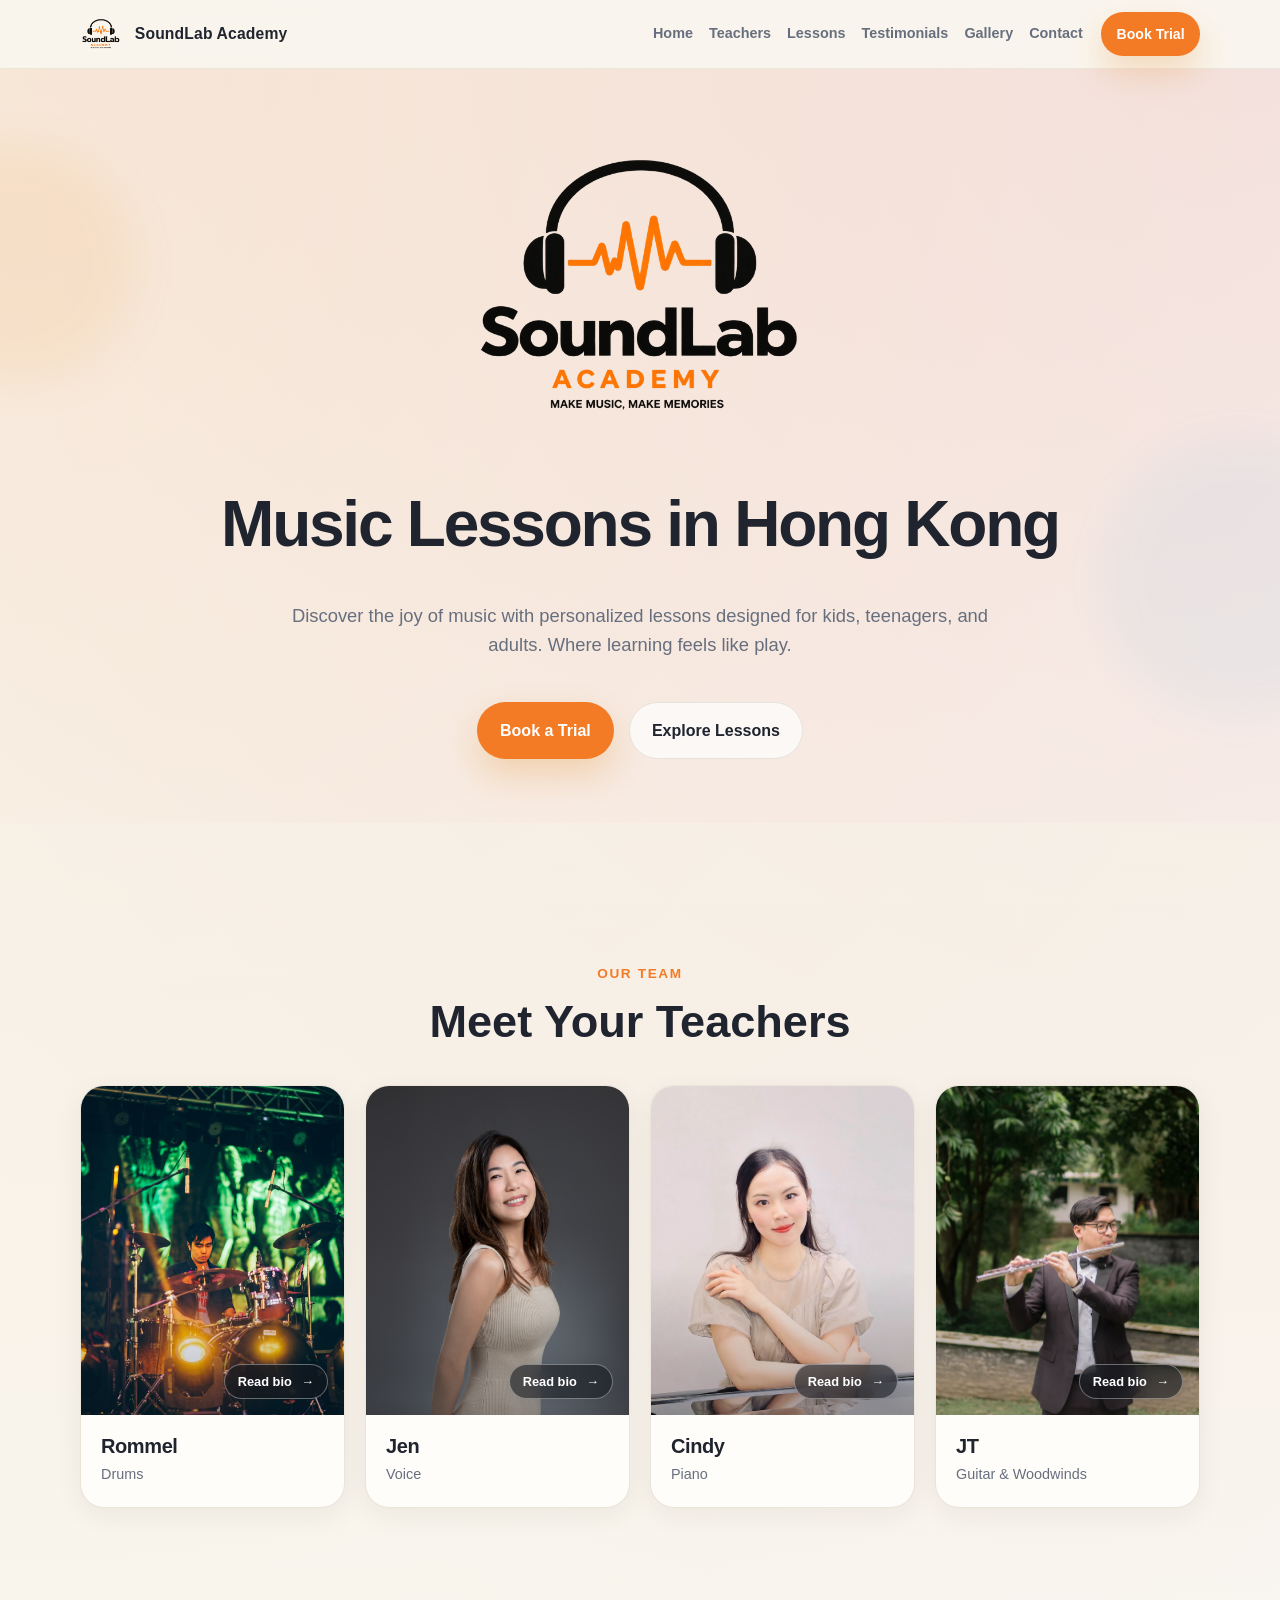
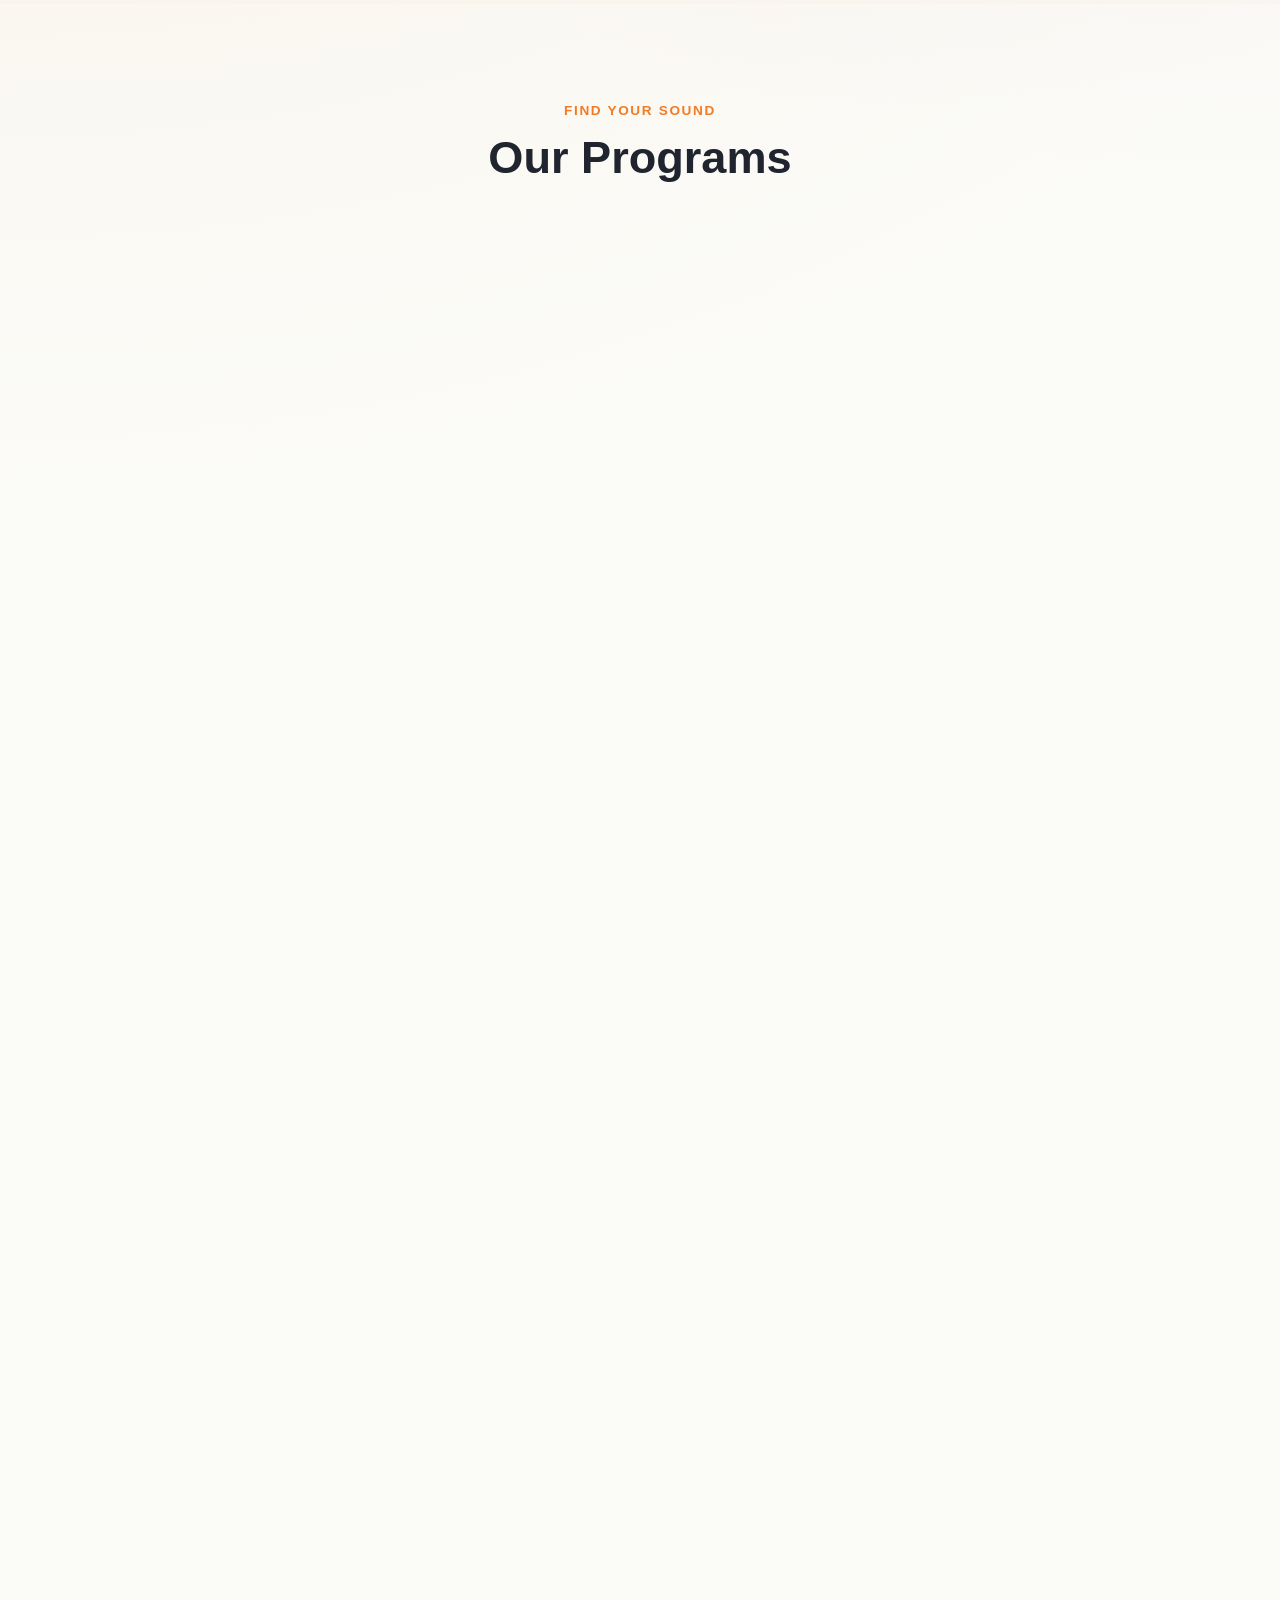
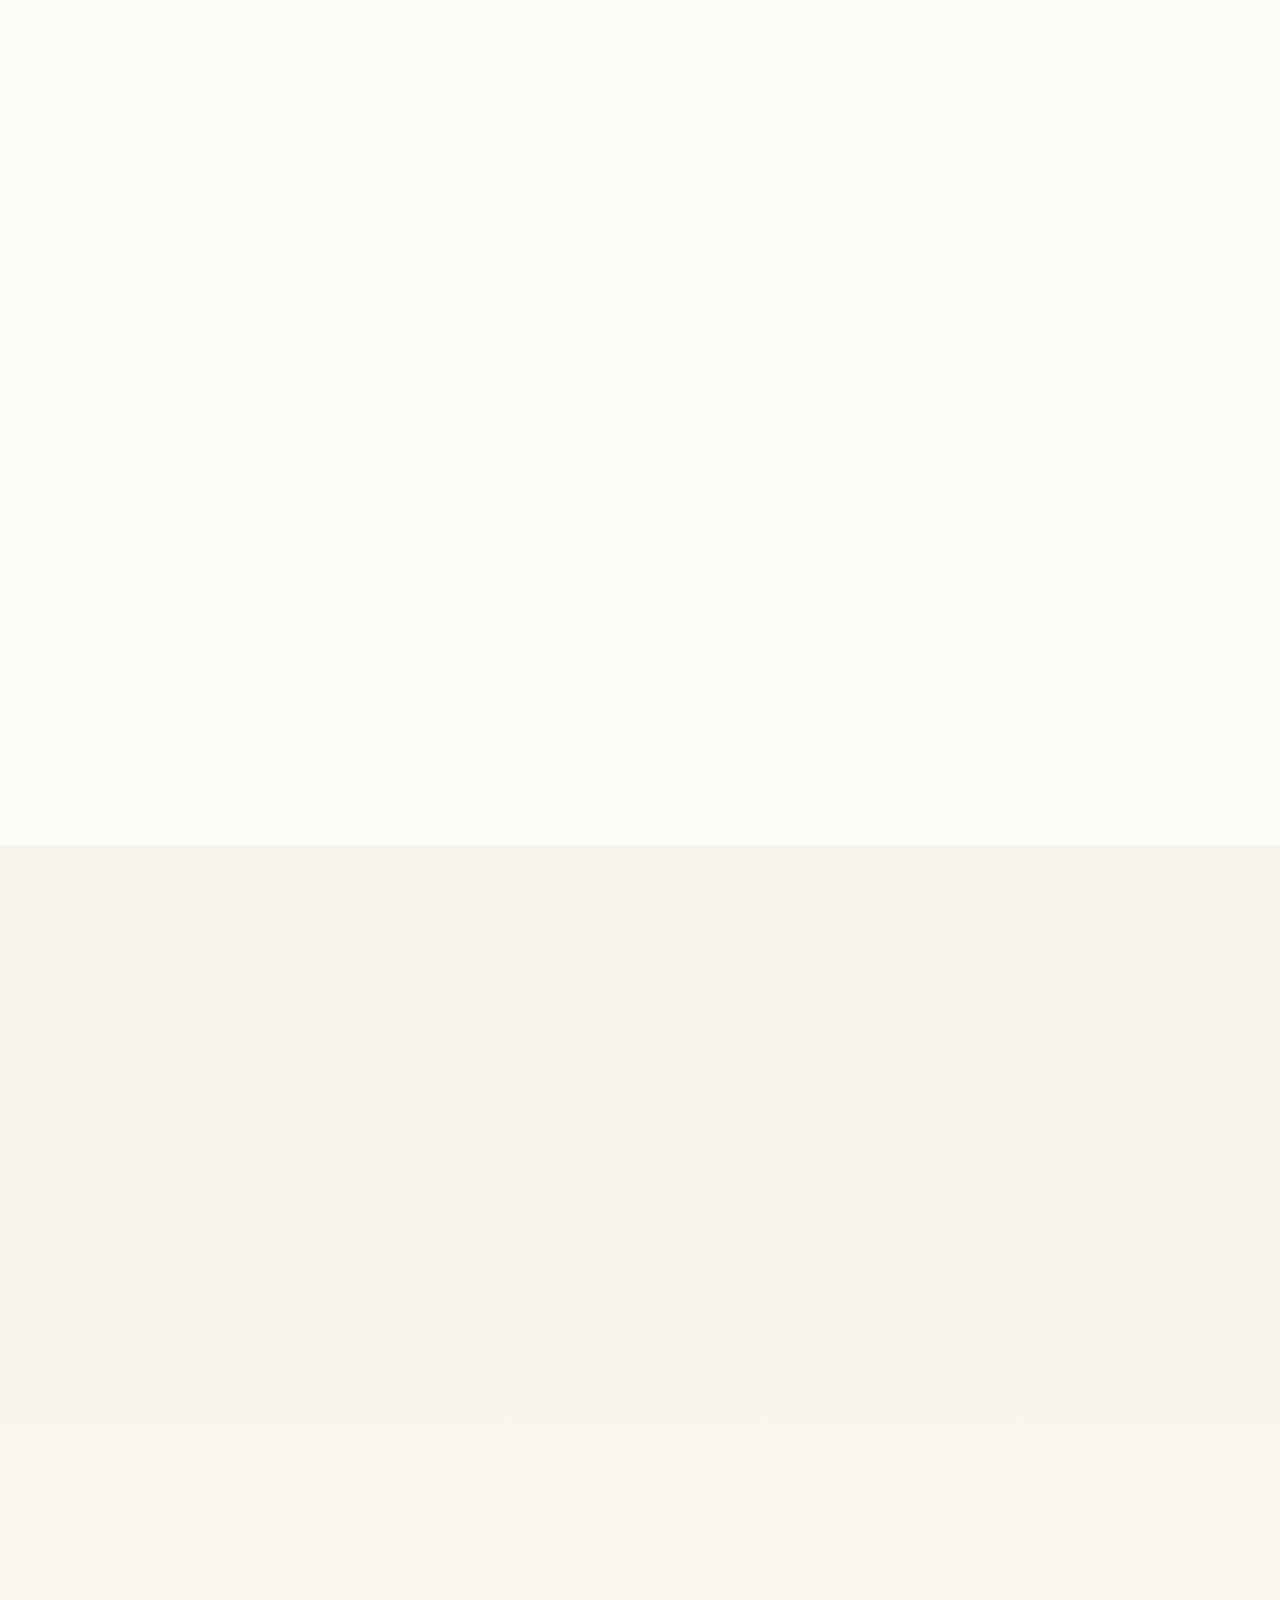
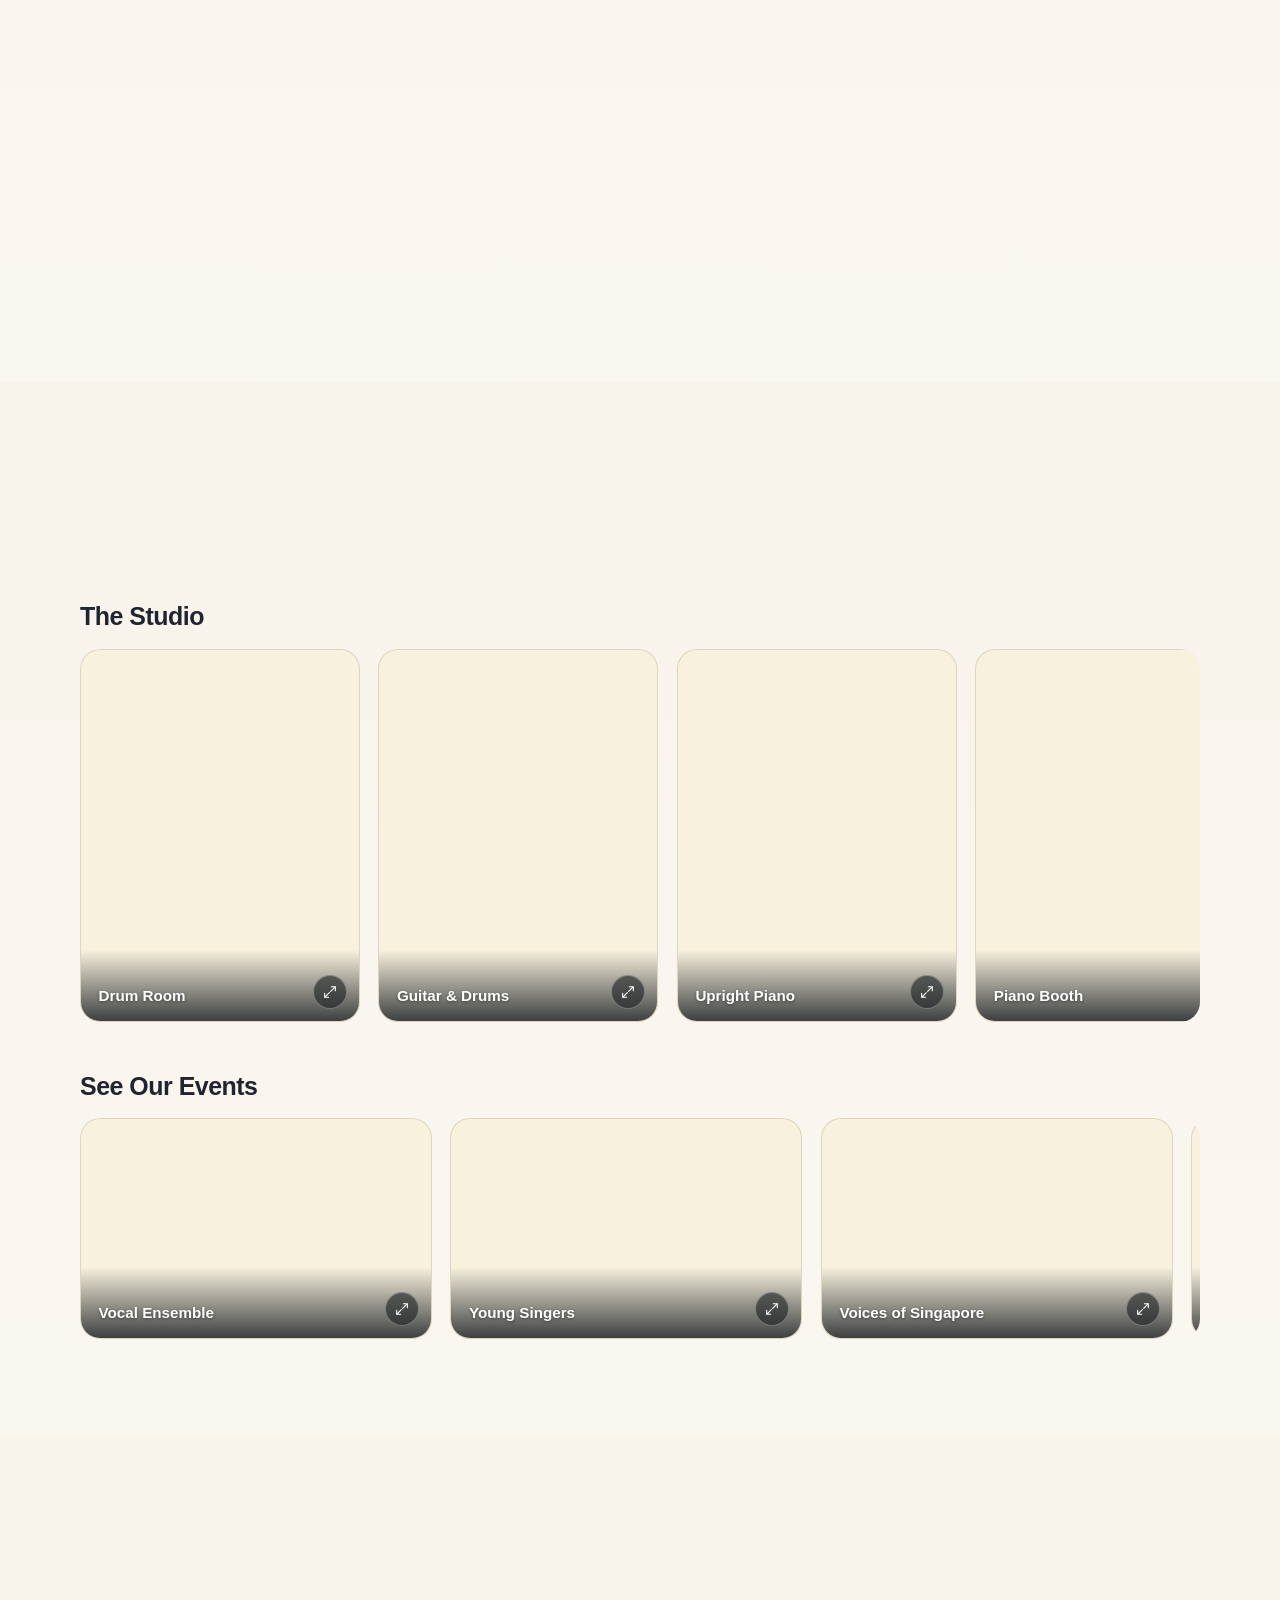
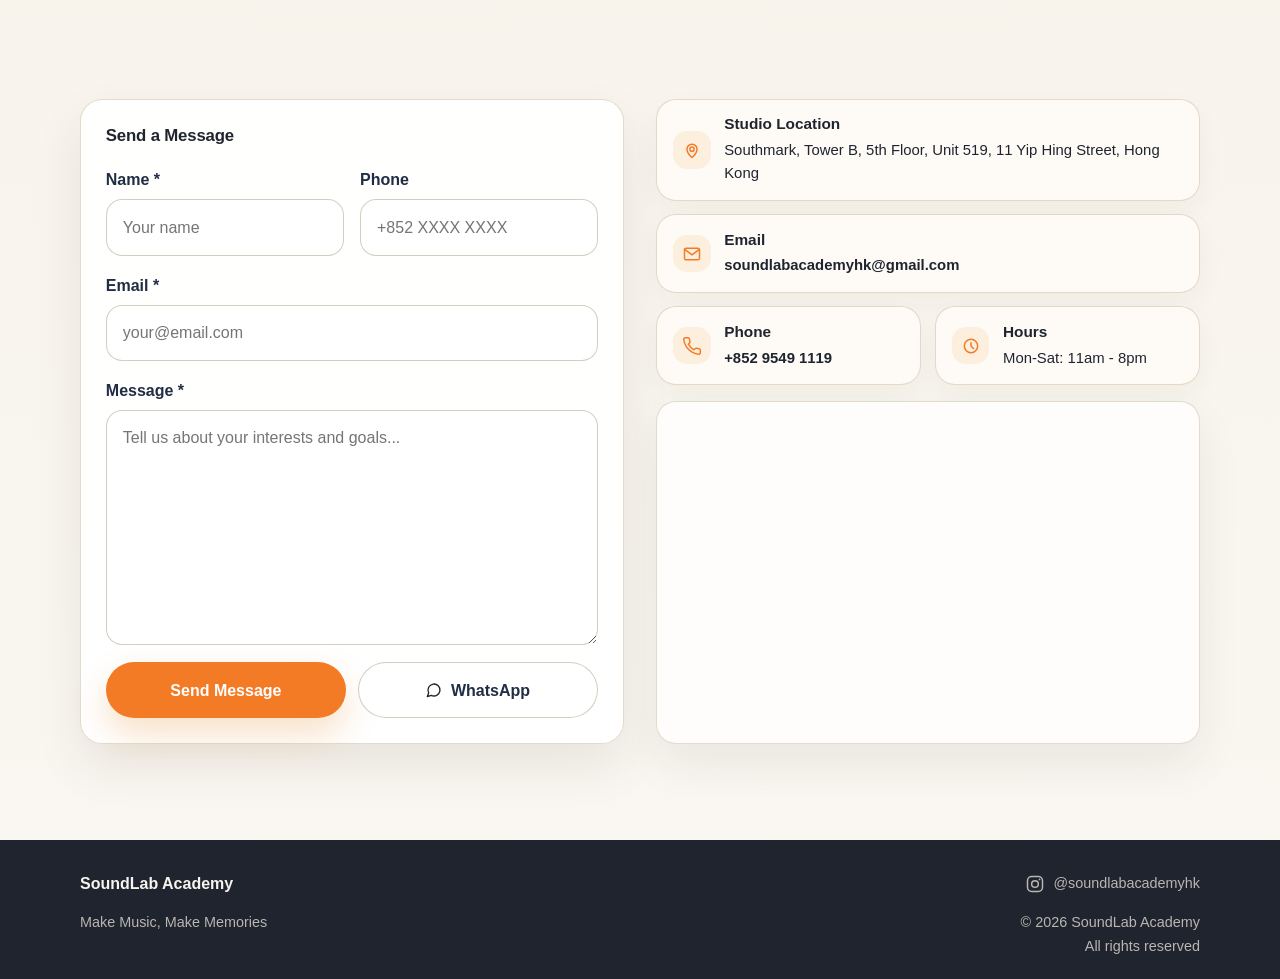
==== commit 069481f1: "Update teacher profiles" ====
--- a/index.html
+++ b/index.html
@@ -142,8 +142,8 @@
        </div>
       </article>
       <article class="teacher-card">
-       <button aria-controls="teacher-jenice" aria-haspopup="dialog" aria-label="Read about Jenice" class="teacher-photo-button" data-teacher-dialog="teacher-jenice" type="button">
-        <img alt="Jenice" loading="lazy" src="./assets/teacher-jenice.jpg"/>
+       <button aria-controls="teacher-jen" aria-haspopup="dialog" aria-label="Read about Jen" class="teacher-photo-button" data-teacher-dialog="teacher-jen" type="button">
+        <img alt="Jen" loading="lazy" src="./assets/teacher-jen.jpg"/>
         <span aria-hidden="true" class="teacher-photo-cta">
          Read bio
          <span>
@@ -153,7 +153,7 @@
        </button>
        <div class="teacher-card-body">
         <h3>
-         Jenice
+         Jen
         </h3>
         <p>
          Voice
@@ -180,8 +180,8 @@
        </div>
       </article>
       <article class="teacher-card">
-       <button aria-controls="teacher-jt" aria-haspopup="dialog" aria-label="Read about JT Senase" class="teacher-photo-button" data-teacher-dialog="teacher-jt" type="button">
-        <img alt="JT Senase playing the flute" loading="lazy" src="./assets/teacher-jt.jpg" style="object-position:center 72%"/>
+       <button aria-controls="teacher-jt" aria-haspopup="dialog" aria-label="Read about JT" class="teacher-photo-button" data-teacher-dialog="teacher-jt" type="button">
+        <img alt="JT playing the flute" loading="lazy" src="./assets/teacher-jt.jpg" style="object-position:center 72%"/>
         <span aria-hidden="true" class="teacher-photo-cta">
          Read bio
          <span>
@@ -191,7 +191,7 @@
        </button>
        <div class="teacher-card-body">
         <h3>
-         JT Senase
+         JT
         </h3>
         <p>
          Guitar &amp; Woodwinds
@@ -1307,8 +1307,8 @@
     </div>
    </div>
   </dialog>
-  <dialog aria-labelledby="teacher-jenice-title" class="teacher-dialog" id="teacher-jenice">
-   <button aria-label="Close Jenice's bio" class="teacher-dialog__close" type="button">
+  <dialog aria-labelledby="teacher-jen-title" class="teacher-dialog" id="teacher-jen">
+   <button aria-label="Close Jen's bio" class="teacher-dialog__close" type="button">
     <svg aria-hidden="true" fill="none" stroke="currentColor" stroke-linecap="round" stroke-width="2" viewbox="0 0 24 24">
      <path d="M18 6 6 18">
      </path>
@@ -1318,14 +1318,14 @@
    </button>
    <div class="teacher-dialog__layout">
     <div class="teacher-dialog__visual">
-     <img alt="Jenice" loading="lazy" src="./assets/teacher-jenice.jpg"/>
-    </div>
-    <div aria-labelledby="teacher-jenice-title" class="teacher-dialog__content" role="region" tabindex="0">
+     <img alt="Jen" loading="lazy" src="./assets/teacher-jen.jpg"/>
+    </div>
+    <div aria-labelledby="teacher-jen-title" class="teacher-dialog__content" role="region" tabindex="0">
      <p class="section-kicker">
       Meet Your Teacher
      </p>
-     <h2 id="teacher-jenice-title">
-      Jenice
+     <h2 id="teacher-jen-title">
+      Jen
      </h2>
      <p class="teacher-dialog__role">
       Voice
@@ -1385,7 +1385,7 @@
    </div>
   </dialog>
   <dialog aria-labelledby="teacher-jt-title" class="teacher-dialog" id="teacher-jt">
-   <button aria-label="Close JT Senase's bio" class="teacher-dialog__close" type="button">
+   <button aria-label="Close JT's bio" class="teacher-dialog__close" type="button">
     <svg aria-hidden="true" fill="none" stroke="currentColor" stroke-linecap="round" stroke-width="2" viewbox="0 0 24 24">
      <path d="M18 6 6 18">
      </path>
@@ -1395,14 +1395,14 @@
    </button>
    <div class="teacher-dialog__layout">
     <div class="teacher-dialog__visual">
-     <img alt="JT Senase playing the flute" loading="lazy" src="./assets/teacher-jt.jpg" style="object-position:center bottom"/>
+     <img alt="JT playing the flute" loading="lazy" src="./assets/teacher-jt.jpg" style="object-position:center bottom"/>
     </div>
     <div aria-labelledby="teacher-jt-title" class="teacher-dialog__content" role="region" tabindex="0">
      <p class="section-kicker">
       Meet Your Teacher
      </p>
      <h2 id="teacher-jt-title">
-      JT Senase
+      JT
      </h2>
      <p class="teacher-dialog__role">
       Guitar &amp; Woodwinds
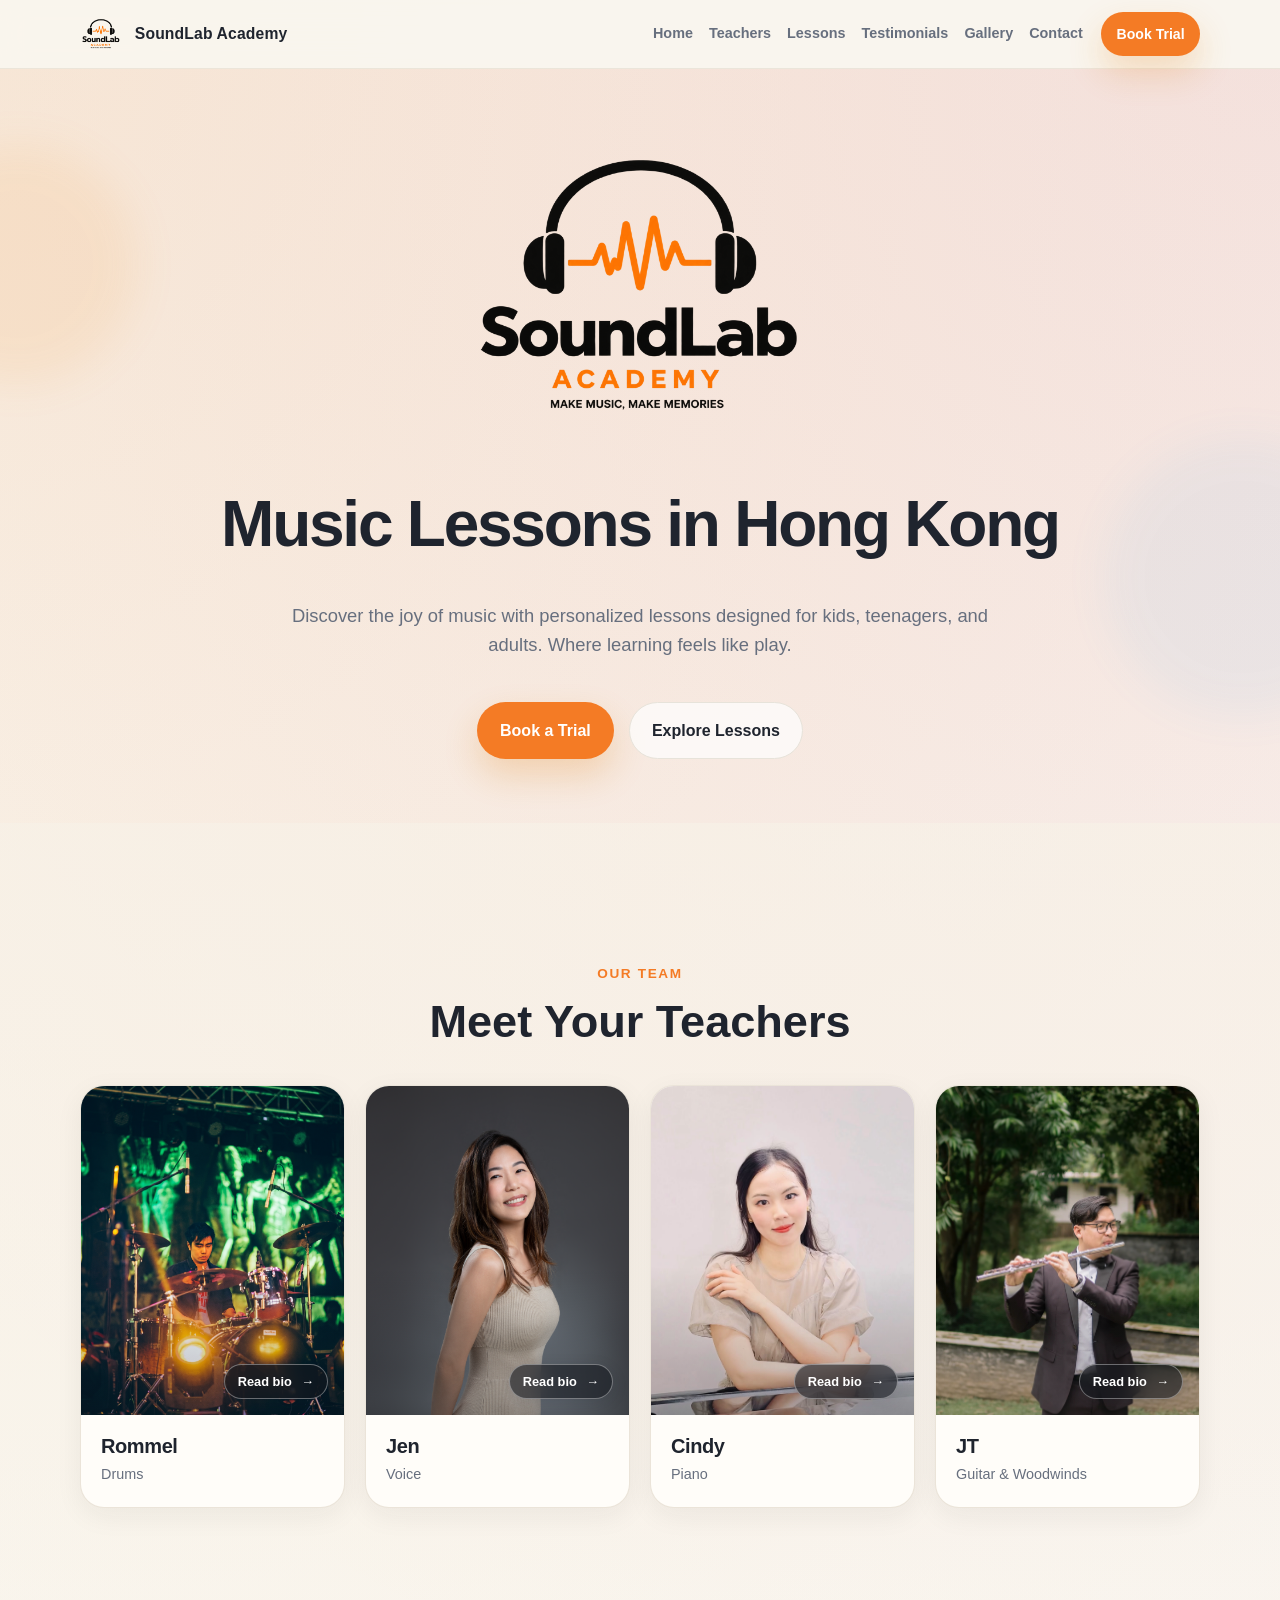
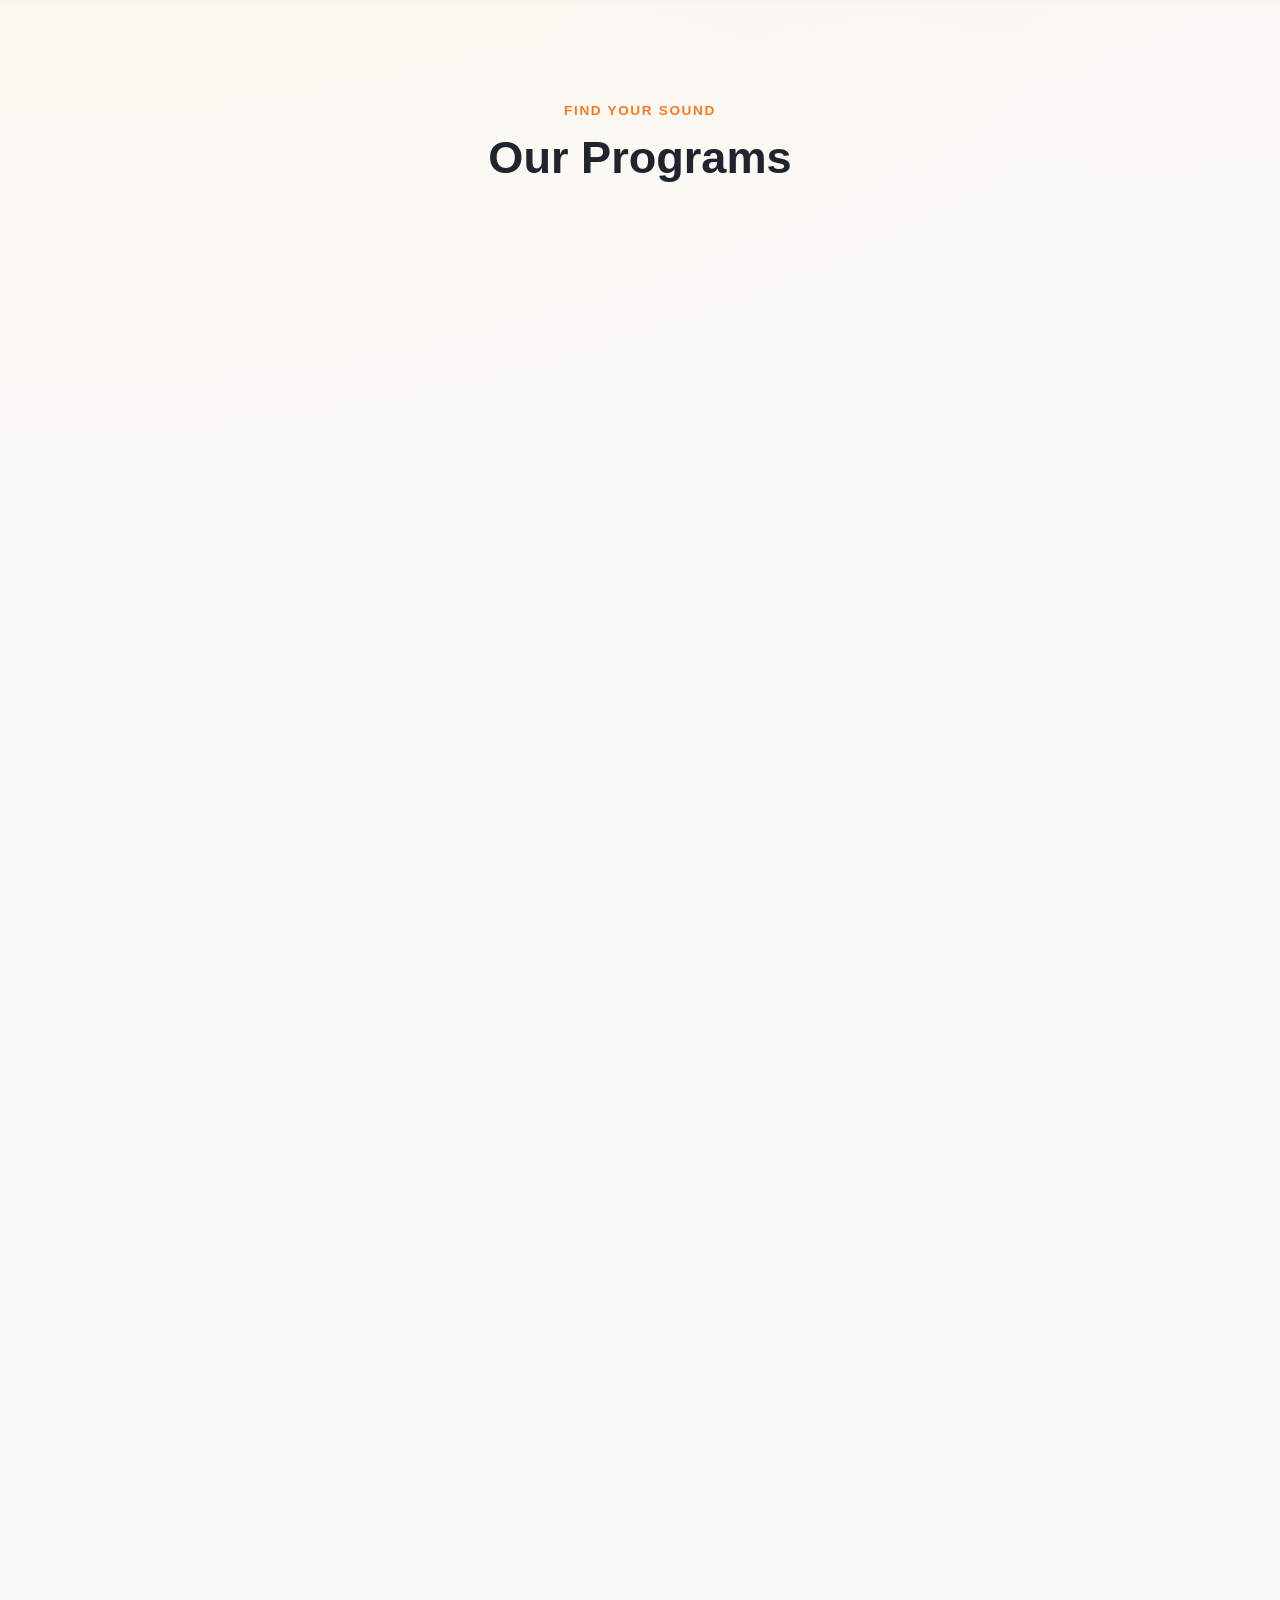
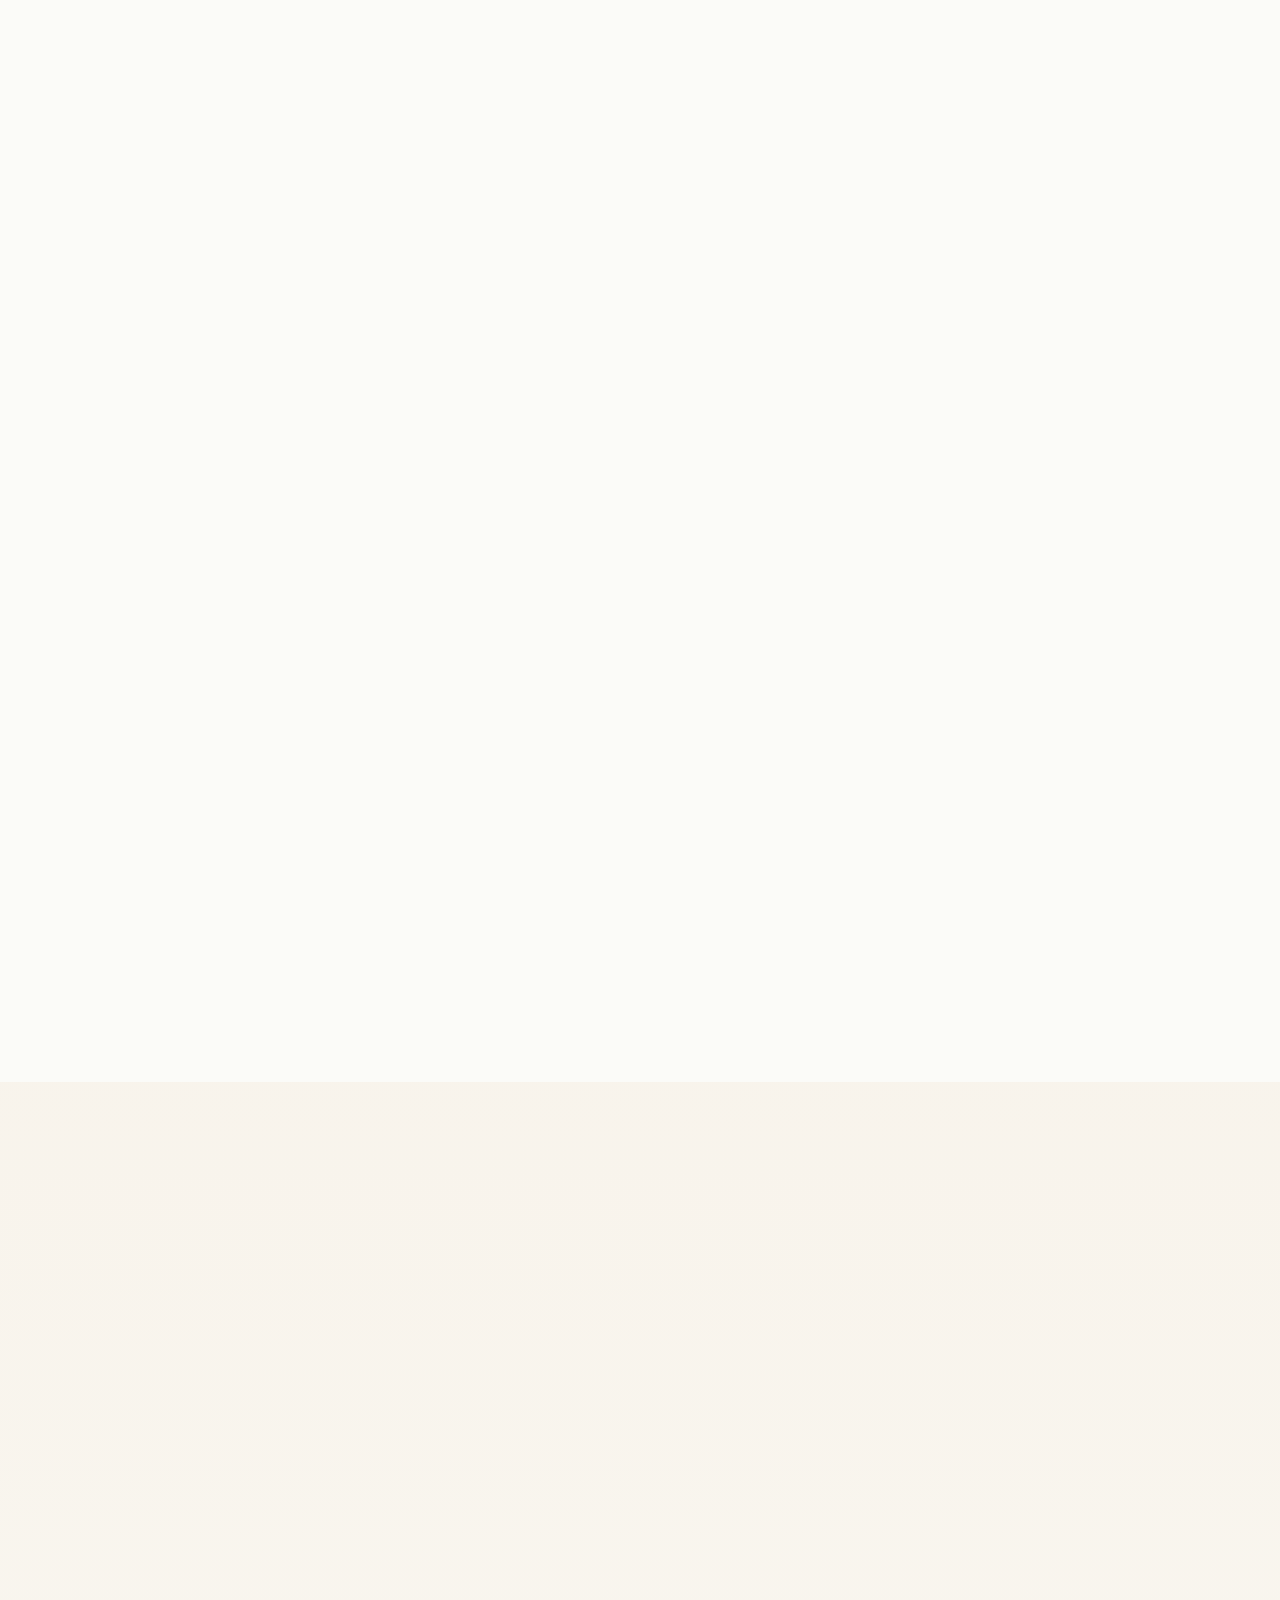
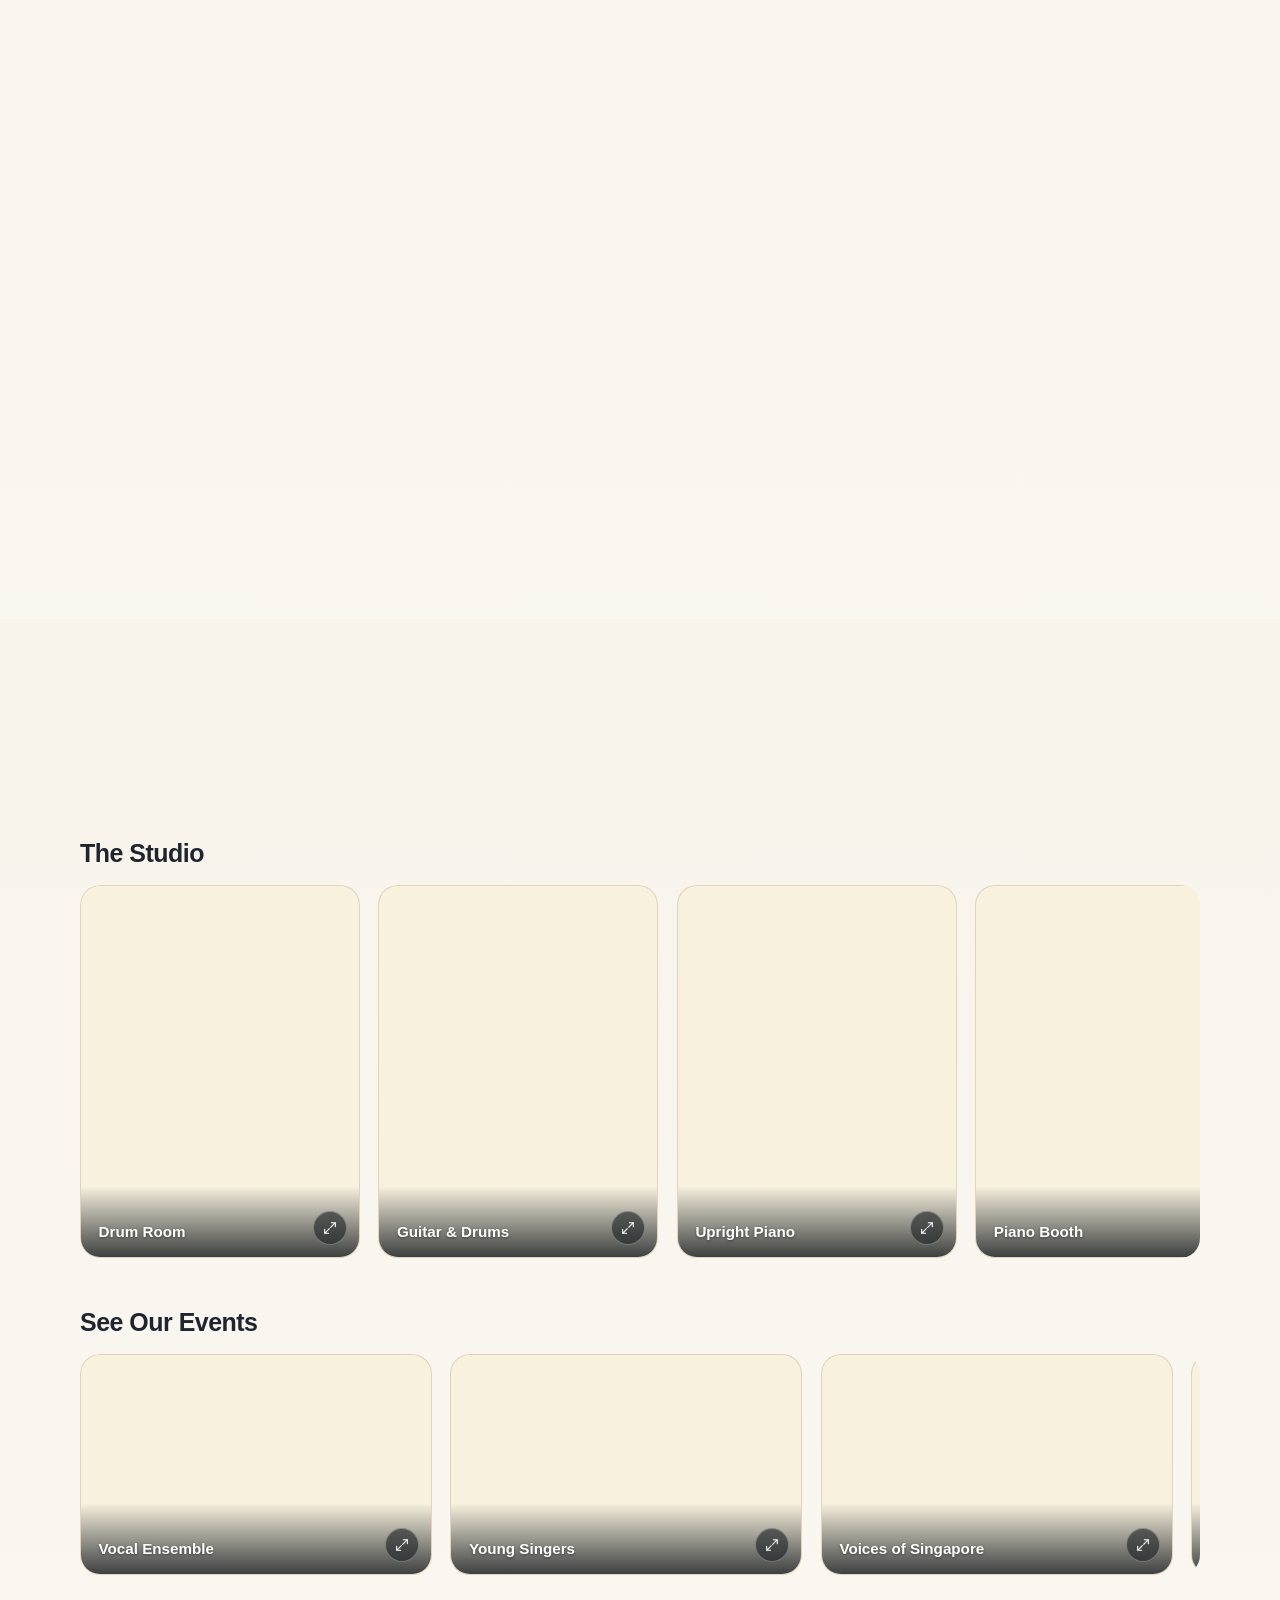
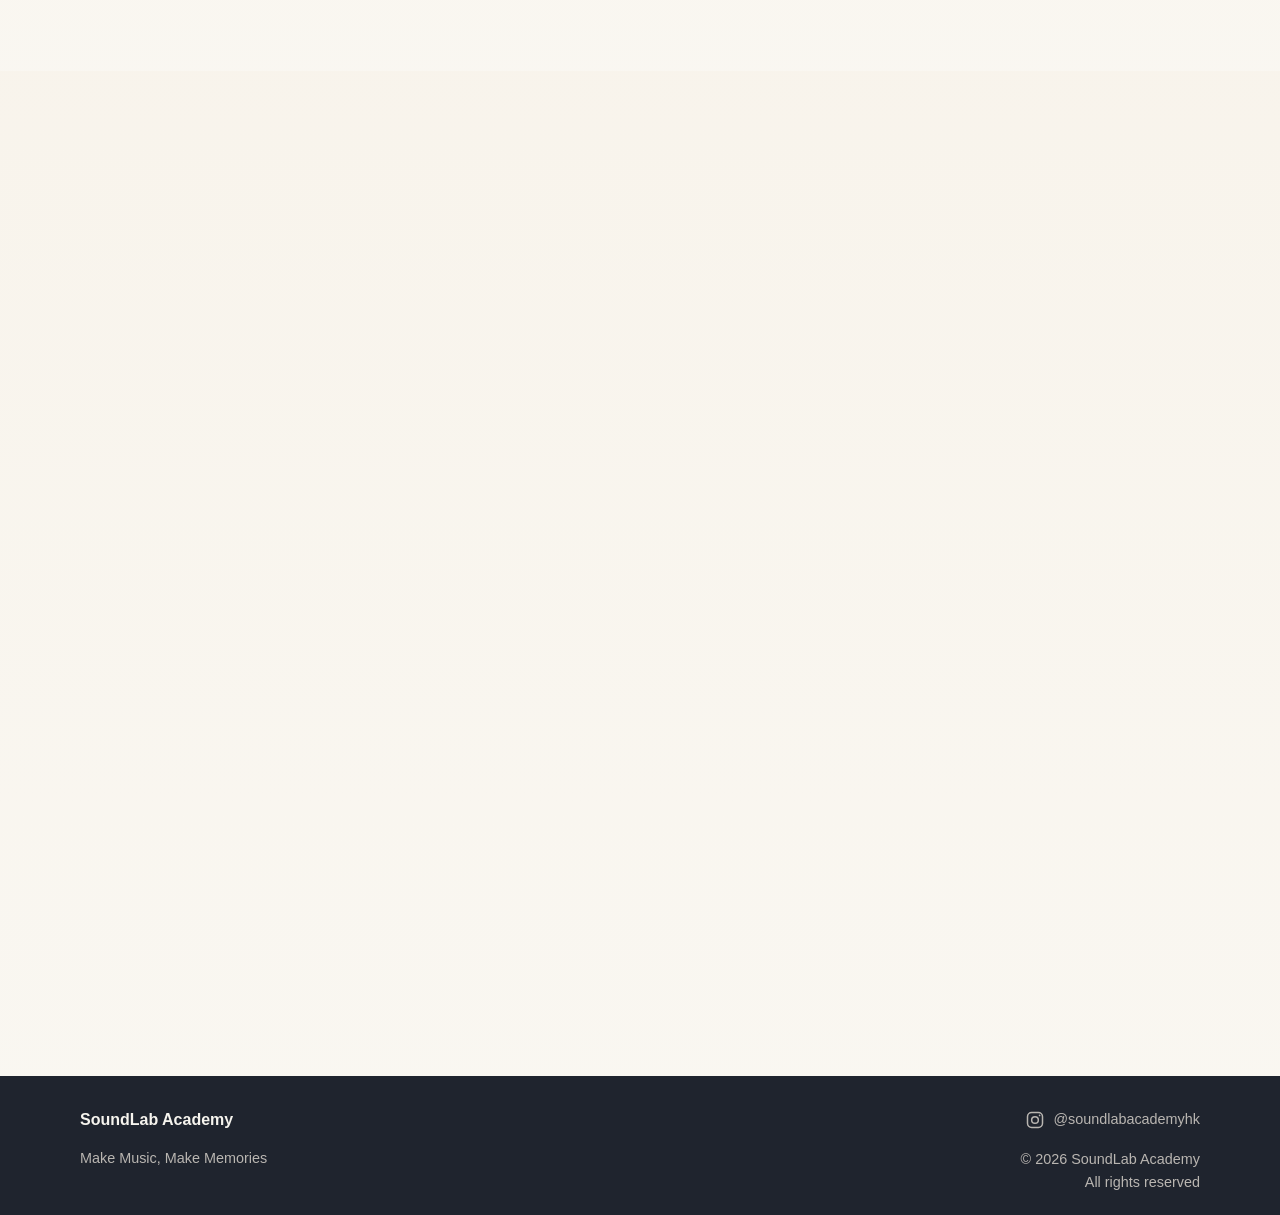
==== commit ccaf2c35: "Update flute, saxophone, and music theory lesson details" ====
--- a/index.html
+++ b/index.html
@@ -445,11 +445,65 @@
         Music Theory Lessons
        </h3>
        <p>
-        Explore notation, rhythm, and harmony.
+        Build a strong foundation in music theory and develop the knowledge and skills needed for musical growth and ABRSM examinations.
        </p>
-       <p class="program-note">
-        More details coming soon.
-       </p>
+       <ul>
+        <li>
+         <span aria-hidden="true" class="list-check">
+          <svg fill="none" stroke="currentColor" stroke-linecap="round" stroke-linejoin="round" stroke-width="2" viewbox="0 0 24 24">
+           <path d="M20 6 9 17l-5-5">
+           </path>
+          </svg>
+         </span>
+         <span>
+          Reading musical notation and understanding rhythm
+         </span>
+        </li>
+        <li>
+         <span aria-hidden="true" class="list-check">
+          <svg fill="none" stroke="currentColor" stroke-linecap="round" stroke-linejoin="round" stroke-width="2" viewbox="0 0 24 24">
+           <path d="M20 6 9 17l-5-5">
+           </path>
+          </svg>
+         </span>
+         <span>
+          Scales, key signatures, and intervals
+         </span>
+        </li>
+        <li>
+         <span aria-hidden="true" class="list-check">
+          <svg fill="none" stroke="currentColor" stroke-linecap="round" stroke-linejoin="round" stroke-width="2" viewbox="0 0 24 24">
+           <path d="M20 6 9 17l-5-5">
+           </path>
+          </svg>
+         </span>
+         <span>
+          Chords, harmony, and musical structure
+         </span>
+        </li>
+        <li>
+         <span aria-hidden="true" class="list-check">
+          <svg fill="none" stroke="currentColor" stroke-linecap="round" stroke-linejoin="round" stroke-width="2" viewbox="0 0 24 24">
+           <path d="M20 6 9 17l-5-5">
+           </path>
+          </svg>
+         </span>
+         <span>
+          Developing understanding of the musical terms and signs
+         </span>
+        </li>
+        <li>
+         <span aria-hidden="true" class="list-check">
+          <svg fill="none" stroke="currentColor" stroke-linecap="round" stroke-linejoin="round" stroke-width="2" viewbox="0 0 24 24">
+           <path d="M20 6 9 17l-5-5">
+           </path>
+          </svg>
+         </span>
+         <span>
+          Preparing for ABRSM Music Theory examinations
+         </span>
+        </li>
+       </ul>
        <a class="button button-ghost" href="#contact">
         Ask About Music Theory
        </a>
@@ -539,11 +593,65 @@
         Flute Lessons
        </h3>
        <p>
-        Learn flute fundamentals and develop your sound.
+        Develop your technique, tone, and musical expression through flute lessons tailored to your level.
        </p>
-       <p class="program-note">
-        More details coming soon.
-       </p>
+       <ul>
+        <li>
+         <span aria-hidden="true" class="list-check">
+          <svg fill="none" stroke="currentColor" stroke-linecap="round" stroke-linejoin="round" stroke-width="2" viewbox="0 0 24 24">
+           <path d="M20 6 9 17l-5-5">
+           </path>
+          </svg>
+         </span>
+         <span>
+          Breathing techniques and breath control
+         </span>
+        </li>
+        <li>
+         <span aria-hidden="true" class="list-check">
+          <svg fill="none" stroke="currentColor" stroke-linecap="round" stroke-linejoin="round" stroke-width="2" viewbox="0 0 24 24">
+           <path d="M20 6 9 17l-5-5">
+           </path>
+          </svg>
+         </span>
+         <span>
+          Tone production and sound quality
+         </span>
+        </li>
+        <li>
+         <span aria-hidden="true" class="list-check">
+          <svg fill="none" stroke="currentColor" stroke-linecap="round" stroke-linejoin="round" stroke-width="2" viewbox="0 0 24 24">
+           <path d="M20 6 9 17l-5-5">
+           </path>
+          </svg>
+         </span>
+         <span>
+          Correct posture and fingering techniques
+         </span>
+        </li>
+        <li>
+         <span aria-hidden="true" class="list-check">
+          <svg fill="none" stroke="currentColor" stroke-linecap="round" stroke-linejoin="round" stroke-width="2" viewbox="0 0 24 24">
+           <path d="M20 6 9 17l-5-5">
+           </path>
+          </svg>
+         </span>
+         <span>
+          Reading musical notes and rhythms
+         </span>
+        </li>
+        <li>
+         <span aria-hidden="true" class="list-check">
+          <svg fill="none" stroke="currentColor" stroke-linecap="round" stroke-linejoin="round" stroke-width="2" viewbox="0 0 24 24">
+           <path d="M20 6 9 17l-5-5">
+           </path>
+          </svg>
+         </span>
+         <span>
+          Musical expression and phrasing
+         </span>
+        </li>
+       </ul>
        <a class="button button-ghost" href="#contact">
         Ask About Flute
        </a>
@@ -559,11 +667,65 @@
         Saxophone Lessons
        </h3>
        <p>
-        Explore saxophone technique and musical expression.
+        Explore the rich sound of the saxophone while developing technique, confidence, and musical expression.
        </p>
-       <p class="program-note">
-        More details coming soon.
-       </p>
+       <ul>
+        <li>
+         <span aria-hidden="true" class="list-check">
+          <svg fill="none" stroke="currentColor" stroke-linecap="round" stroke-linejoin="round" stroke-width="2" viewbox="0 0 24 24">
+           <path d="M20 6 9 17l-5-5">
+           </path>
+          </svg>
+         </span>
+         <span>
+          Breathing techniques and breath control
+         </span>
+        </li>
+        <li>
+         <span aria-hidden="true" class="list-check">
+          <svg fill="none" stroke="currentColor" stroke-linecap="round" stroke-linejoin="round" stroke-width="2" viewbox="0 0 24 24">
+           <path d="M20 6 9 17l-5-5">
+           </path>
+          </svg>
+         </span>
+         <span>
+          Embouchure and tone production
+         </span>
+        </li>
+        <li>
+         <span aria-hidden="true" class="list-check">
+          <svg fill="none" stroke="currentColor" stroke-linecap="round" stroke-linejoin="round" stroke-width="2" viewbox="0 0 24 24">
+           <path d="M20 6 9 17l-5-5">
+           </path>
+          </svg>
+         </span>
+         <span>
+          Correct posture and fingering techniques
+         </span>
+        </li>
+        <li>
+         <span aria-hidden="true" class="list-check">
+          <svg fill="none" stroke="currentColor" stroke-linecap="round" stroke-linejoin="round" stroke-width="2" viewbox="0 0 24 24">
+           <path d="M20 6 9 17l-5-5">
+           </path>
+          </svg>
+         </span>
+         <span>
+          Reading musical notes and rhythms
+         </span>
+        </li>
+        <li>
+         <span aria-hidden="true" class="list-check">
+          <svg fill="none" stroke="currentColor" stroke-linecap="round" stroke-linejoin="round" stroke-width="2" viewbox="0 0 24 24">
+           <path d="M20 6 9 17l-5-5">
+           </path>
+          </svg>
+         </span>
+         <span>
+          Musical expression and improvisation
+         </span>
+        </li>
+       </ul>
        <a class="button button-ghost" href="#contact">
         Ask About Saxophone
        </a>
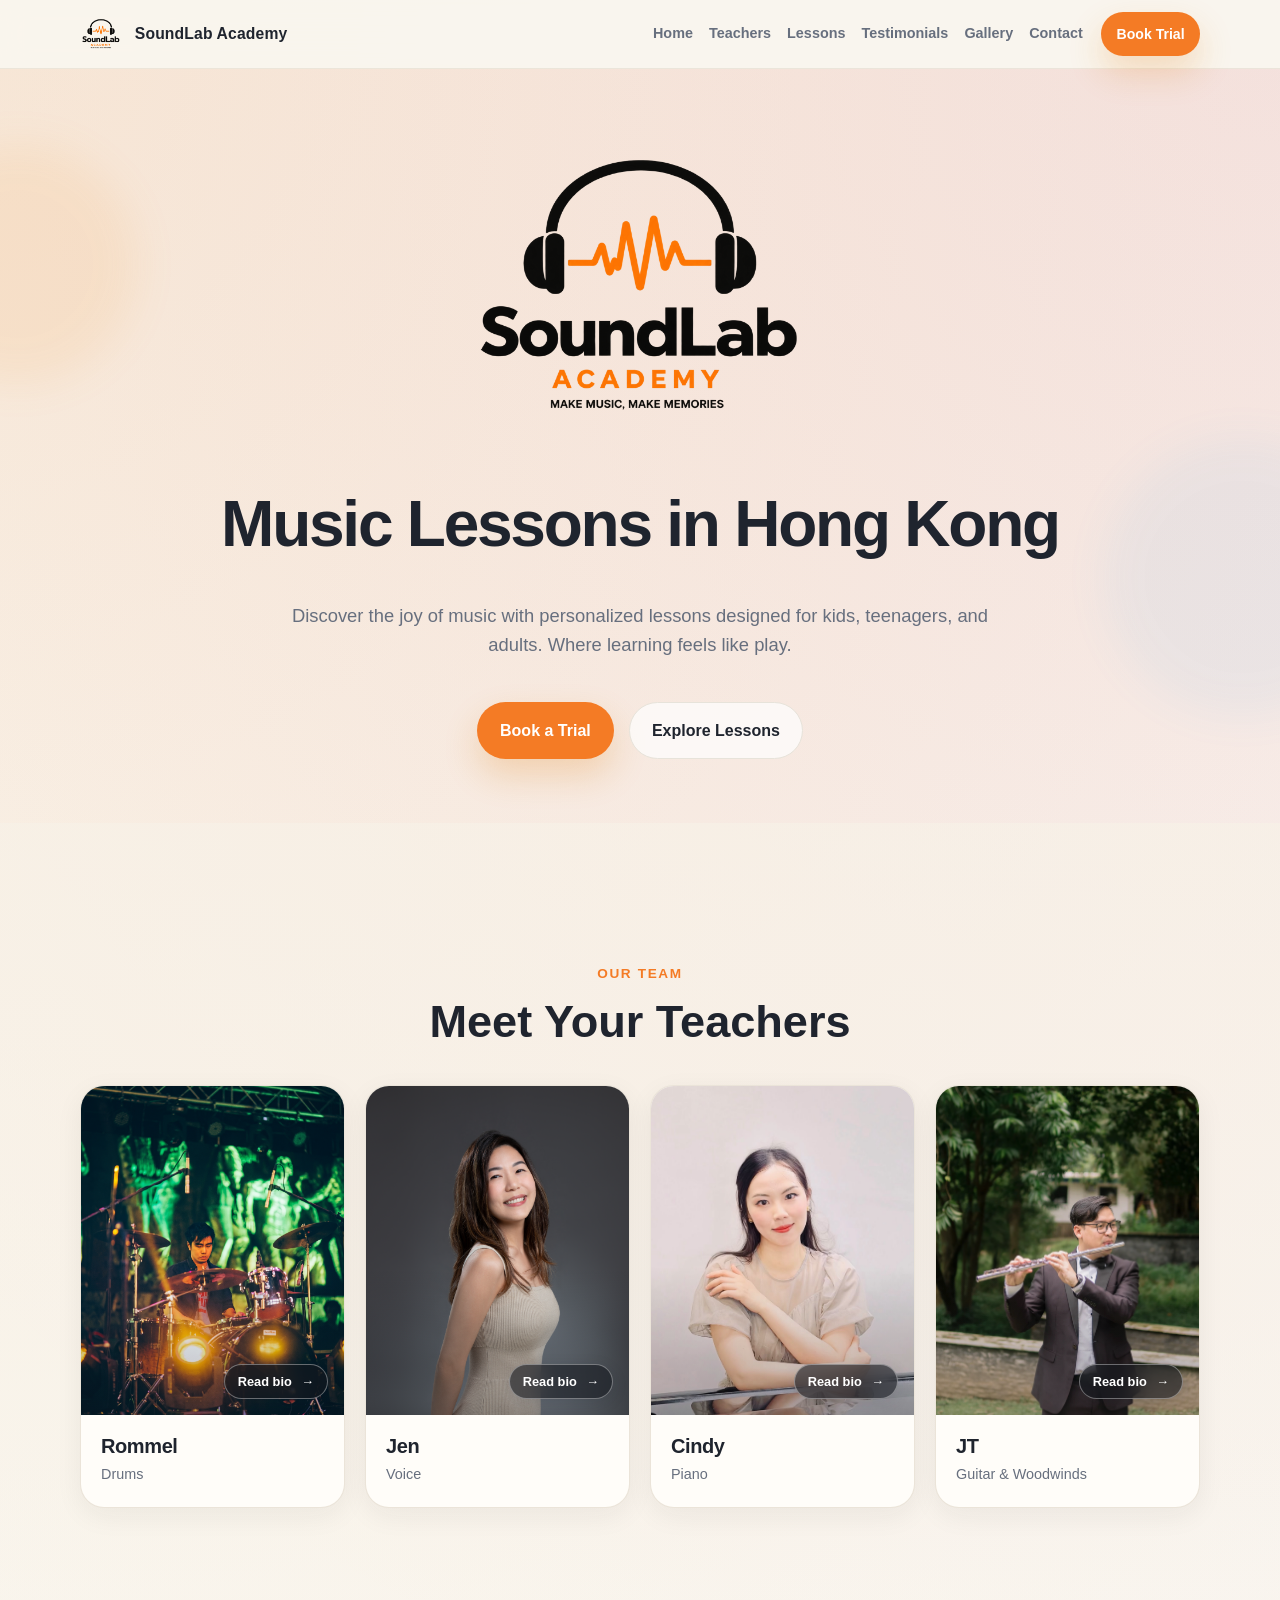
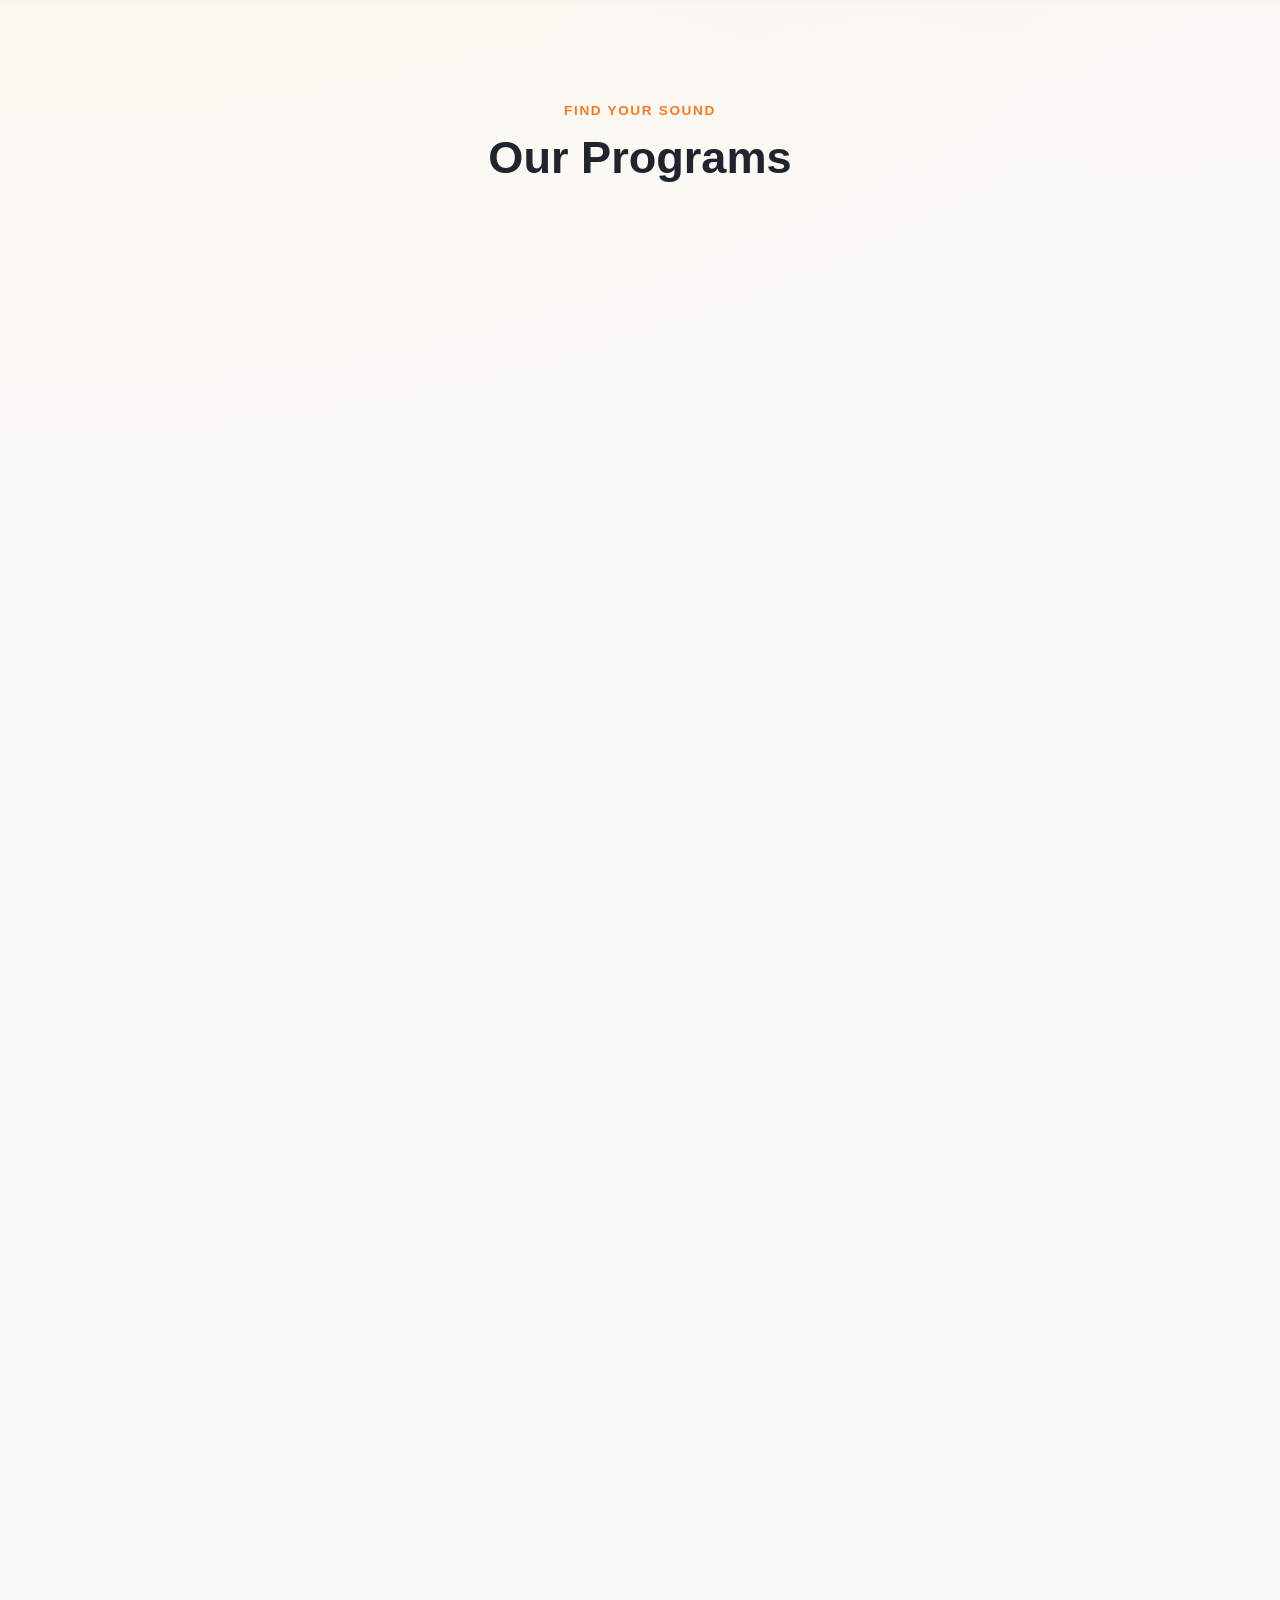
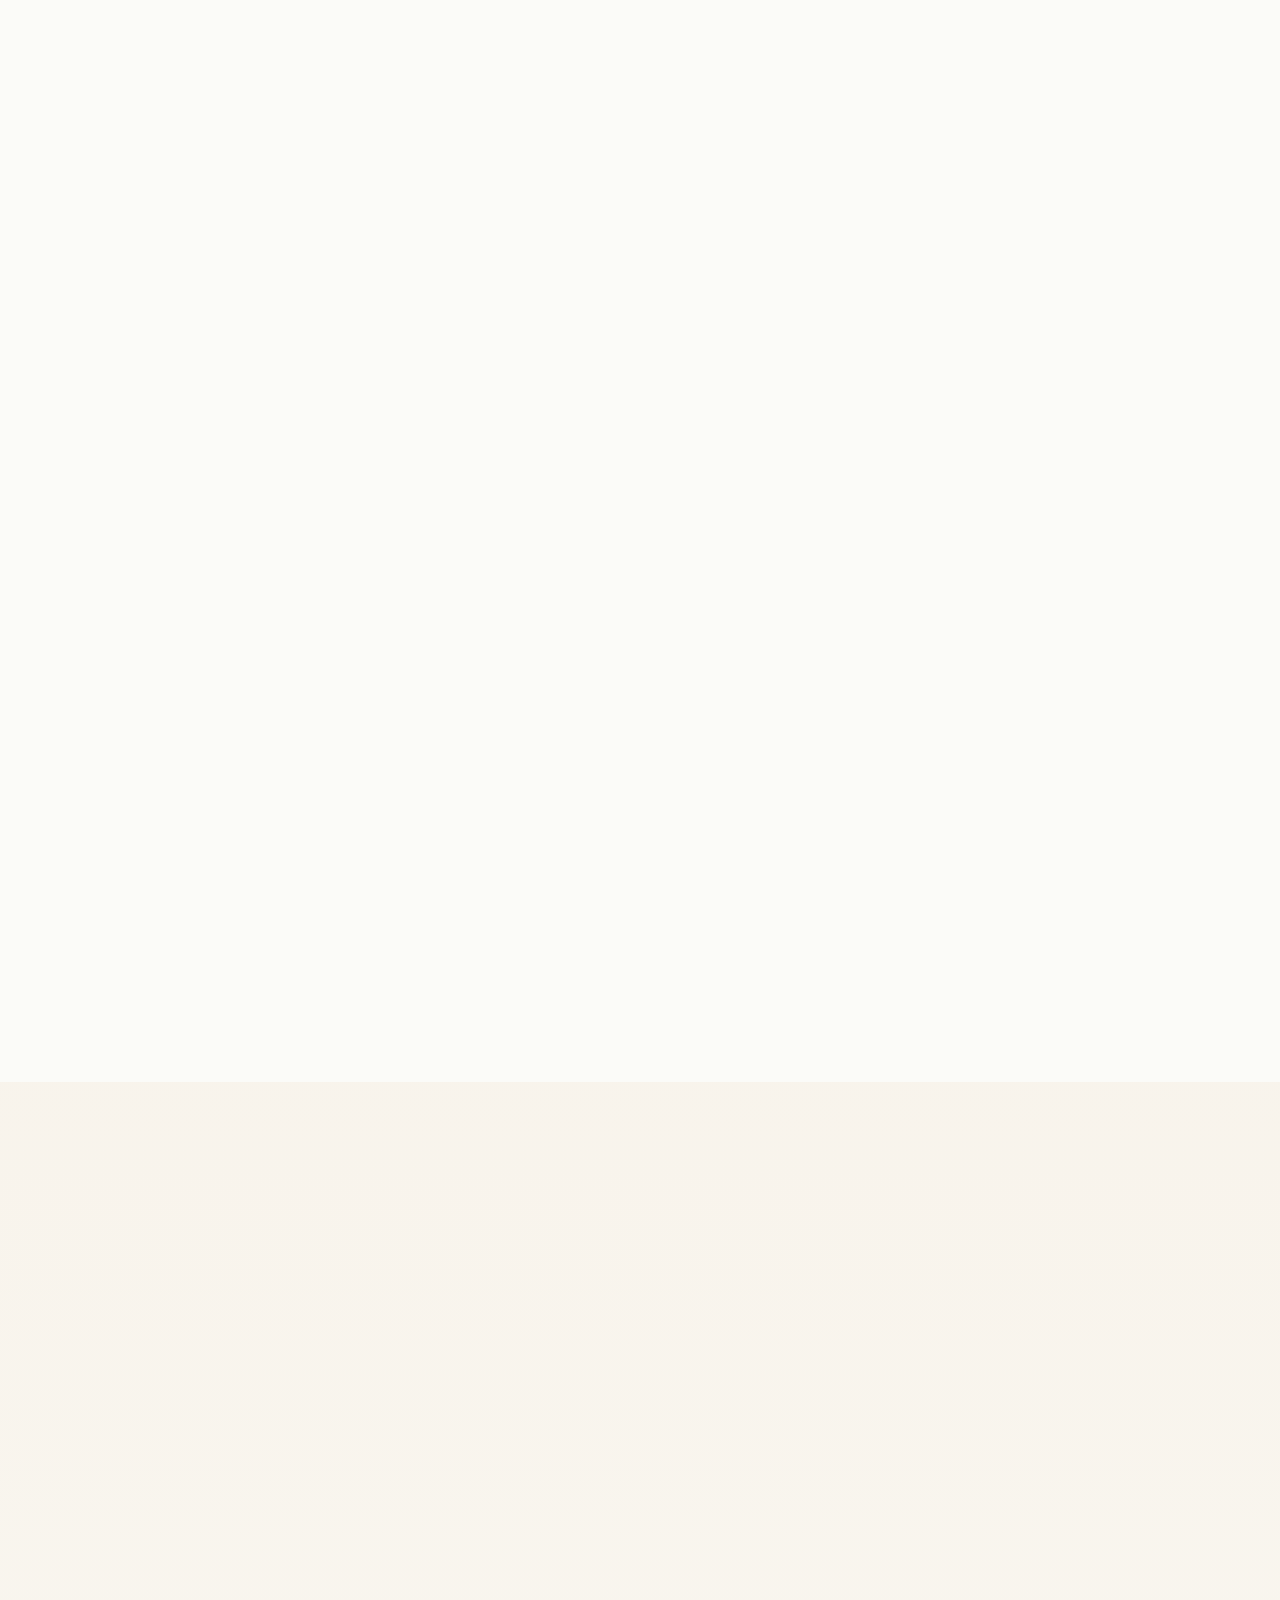
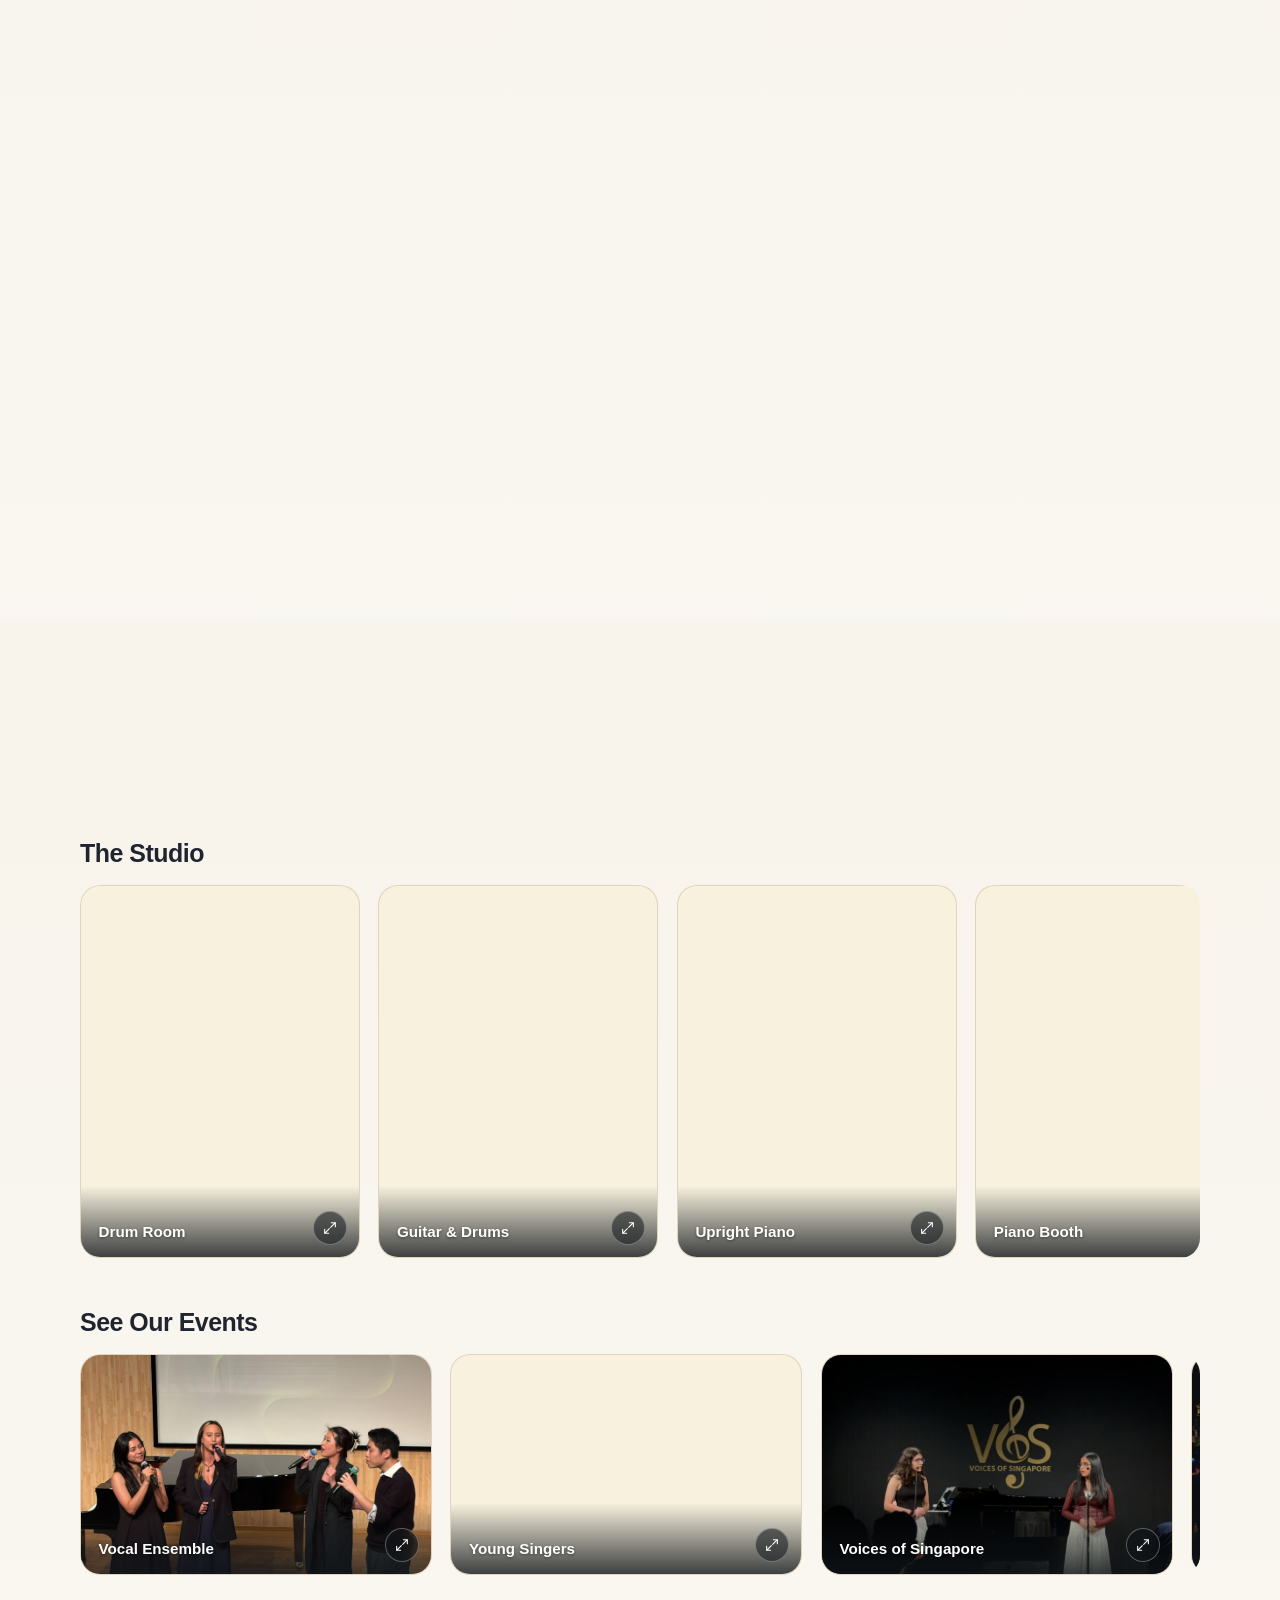
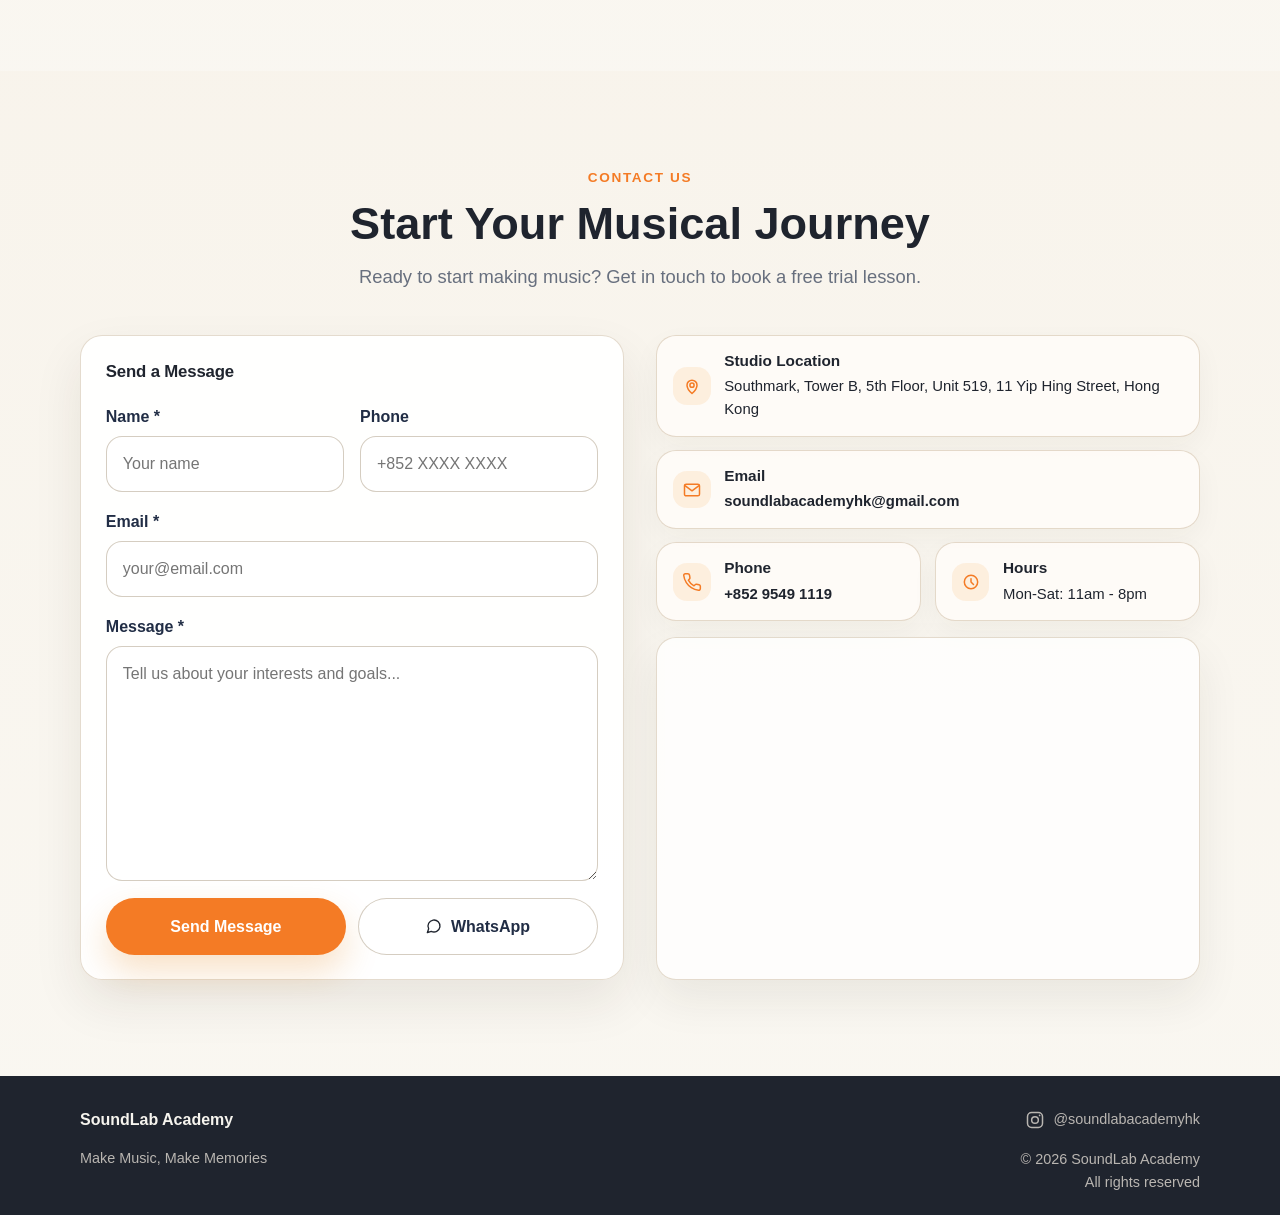
==== commit 4238ddce: "Add six titled photos to Events carousel" ====
--- a/index.html
+++ b/index.html
@@ -1183,6 +1183,84 @@
            Festival Performance
           </figcaption>
          </figure>
+         <figure class="photo-strip__card">
+          <button aria-haspopup="dialog" aria-label="View Performers Together photo" class="photo-strip__photo-button" tabindex="0" type="button">
+           <img alt="Young performers and adults posing together on a live music stage" decoding="async" loading="lazy" src="./assets/events/event-05-performers-together.jpg"/>
+           <span aria-hidden="true" class="photo-strip__expand">
+            <svg viewBox="0 0 24 24" fill="none" stroke="currentColor" stroke-width="1.6" stroke-linecap="round" stroke-linejoin="round" focusable="false">
+             <path d="M14 4h6v6M20 4l-7 7M10 20H4v-6M4 20l7-7"/>
+            </svg>
+           </span>
+          </button>
+          <figcaption>
+           Performers Together
+          </figcaption>
+         </figure>
+         <figure class="photo-strip__card">
+          <button aria-haspopup="dialog" aria-label="View Live Guitar Accompaniment photo" class="photo-strip__photo-button" tabindex="0" type="button">
+           <img alt="Seated guitarist playing on stage beside a music stand" decoding="async" loading="lazy" src="./assets/events/event-06-live-guitar-accompaniment.jpg"/>
+           <span aria-hidden="true" class="photo-strip__expand">
+            <svg viewBox="0 0 24 24" fill="none" stroke="currentColor" stroke-width="1.6" stroke-linecap="round" stroke-linejoin="round" focusable="false">
+             <path d="M14 4h6v6M20 4l-7 7M10 20H4v-6M4 20l7-7"/>
+            </svg>
+           </span>
+          </button>
+          <figcaption>
+           Live Guitar Accompaniment
+          </figcaption>
+         </figure>
+         <figure class="photo-strip__card">
+          <button aria-haspopup="dialog" aria-label="View Young Vocalist on Stage photo" class="photo-strip__photo-button" tabindex="0" type="button">
+           <img alt="Young vocalist singing into a handheld microphone with a guitarist behind her" decoding="async" loading="lazy" src="./assets/events/event-07-young-vocalist-on-stage.jpg"/>
+           <span aria-hidden="true" class="photo-strip__expand">
+            <svg viewBox="0 0 24 24" fill="none" stroke="currentColor" stroke-width="1.6" stroke-linecap="round" stroke-linejoin="round" focusable="false">
+             <path d="M14 4h6v6M20 4l-7 7M10 20H4v-6M4 20l7-7"/>
+            </svg>
+           </span>
+          </button>
+          <figcaption>
+           Young Vocalist on Stage
+          </figcaption>
+         </figure>
+         <figure class="photo-strip__card">
+          <button aria-haspopup="dialog" aria-label="View Solo Vocal Performance photo" class="photo-strip__photo-button" tabindex="0" type="button">
+           <img alt="Solo vocalist singing at a microphone under colorful stage lights" decoding="async" loading="lazy" src="./assets/events/event-08-solo-vocal-performance.jpg"/>
+           <span aria-hidden="true" class="photo-strip__expand">
+            <svg viewBox="0 0 24 24" fill="none" stroke="currentColor" stroke-width="1.6" stroke-linecap="round" stroke-linejoin="round" focusable="false">
+             <path d="M14 4h6v6M20 4l-7 7M10 20H4v-6M4 20l7-7"/>
+            </svg>
+           </span>
+          </button>
+          <figcaption>
+           Solo Vocal Performance
+          </figcaption>
+         </figure>
+         <figure class="photo-strip__card">
+          <button aria-haspopup="dialog" aria-label="View In the Spotlight photo" class="photo-strip__photo-button" tabindex="0" type="button">
+           <img alt="Young singer holding a microphone in front of a drum kit on stage" decoding="async" loading="lazy" src="./assets/events/event-09-in-the-spotlight.jpg"/>
+           <span aria-hidden="true" class="photo-strip__expand">
+            <svg viewBox="0 0 24 24" fill="none" stroke="currentColor" stroke-width="1.6" stroke-linecap="round" stroke-linejoin="round" focusable="false">
+             <path d="M14 4h6v6M20 4l-7 7M10 20H4v-6M4 20l7-7"/>
+            </svg>
+           </span>
+          </button>
+          <figcaption>
+           In the Spotlight
+          </figcaption>
+         </figure>
+         <figure class="photo-strip__card">
+          <button aria-haspopup="dialog" aria-label="View Music Community photo" class="photo-strip__photo-button" tabindex="0" type="button">
+           <img alt="Children and adults gathered for a group photo on a live music stage" decoding="async" loading="lazy" src="./assets/events/event-10-music-community.jpg"/>
+           <span aria-hidden="true" class="photo-strip__expand">
+            <svg viewBox="0 0 24 24" fill="none" stroke="currentColor" stroke-width="1.6" stroke-linecap="round" stroke-linejoin="round" focusable="false">
+             <path d="M14 4h6v6M20 4l-7 7M10 20H4v-6M4 20l7-7"/>
+            </svg>
+           </span>
+          </button>
+          <figcaption>
+           Music Community
+          </figcaption>
+         </figure>
         </div>
        </div>
       </div>
--- a/styles.css
+++ b/styles.css
@@ -1919,7 +1919,7 @@
 }
 
 .photo-strip--events .photo-strip__track {
-  animation-duration: 48s;
+  animation-duration: 120s;
   animation-direction: reverse;
 }
 
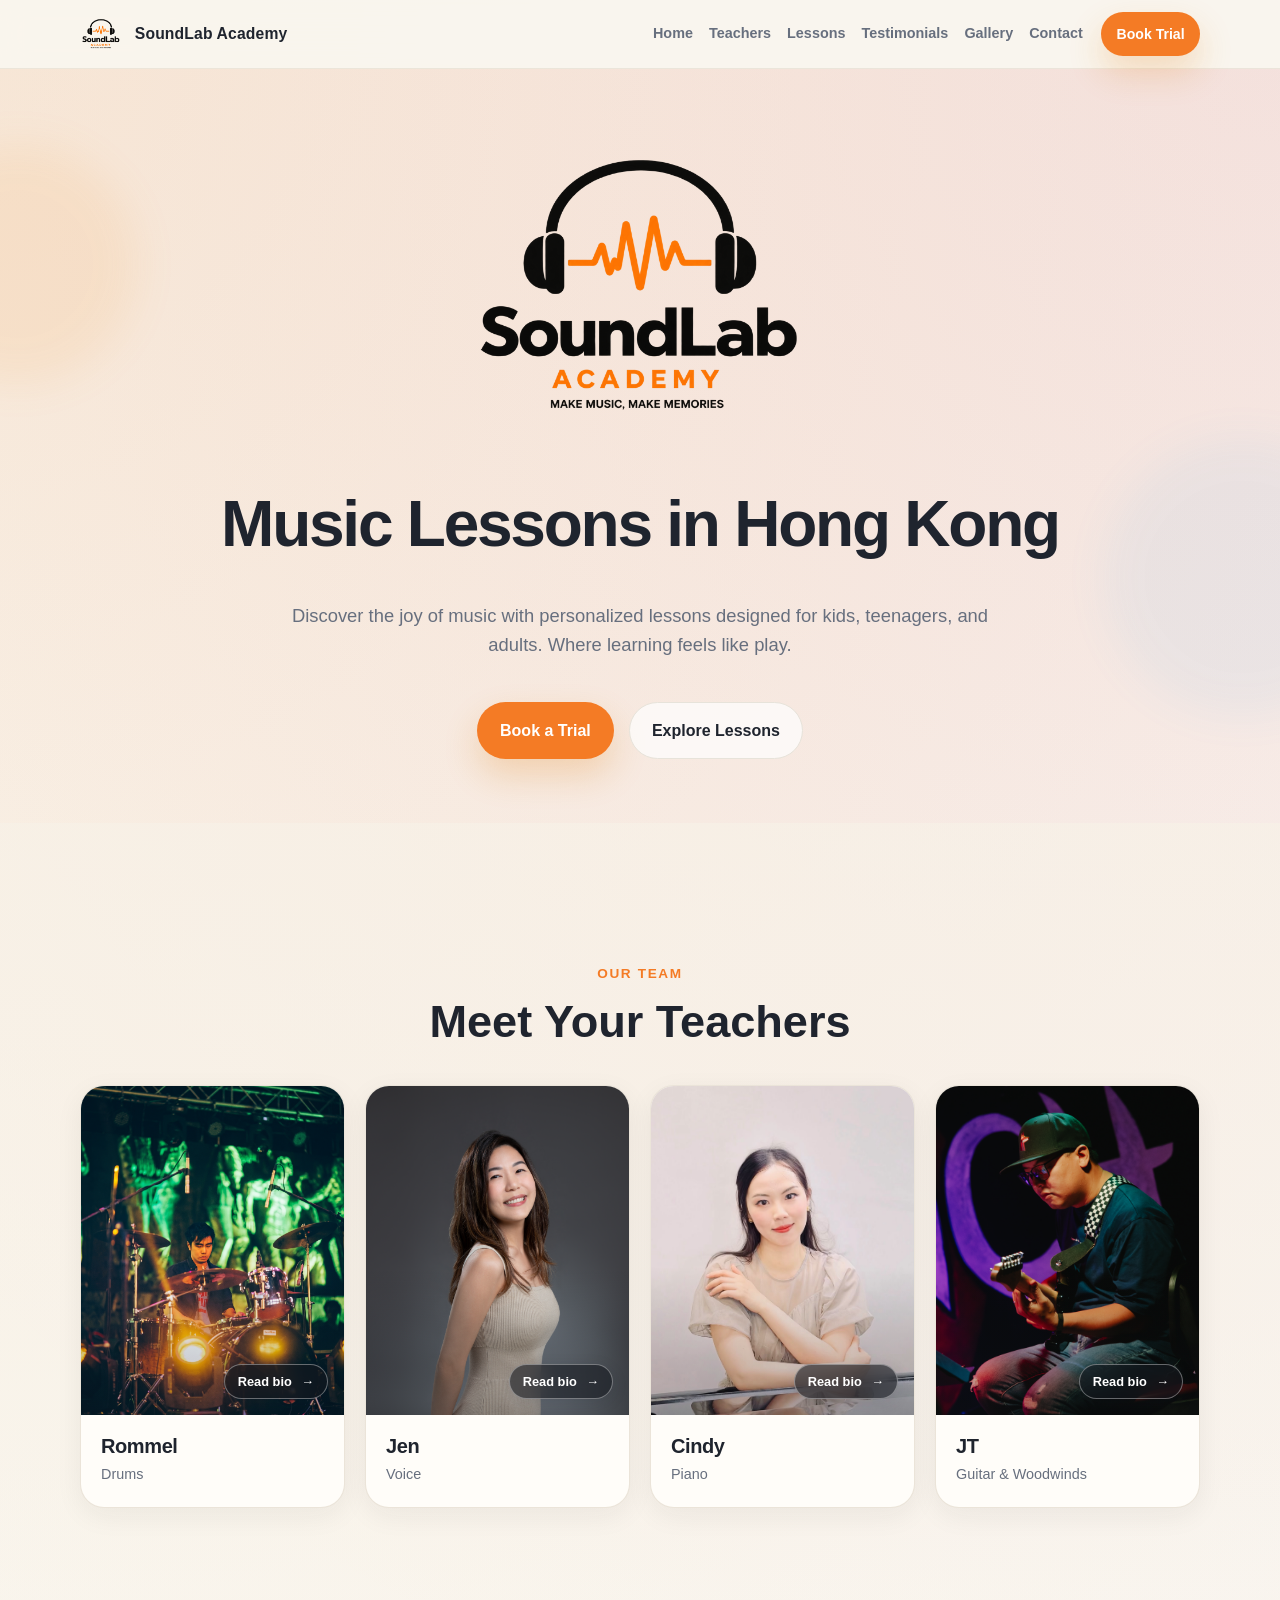
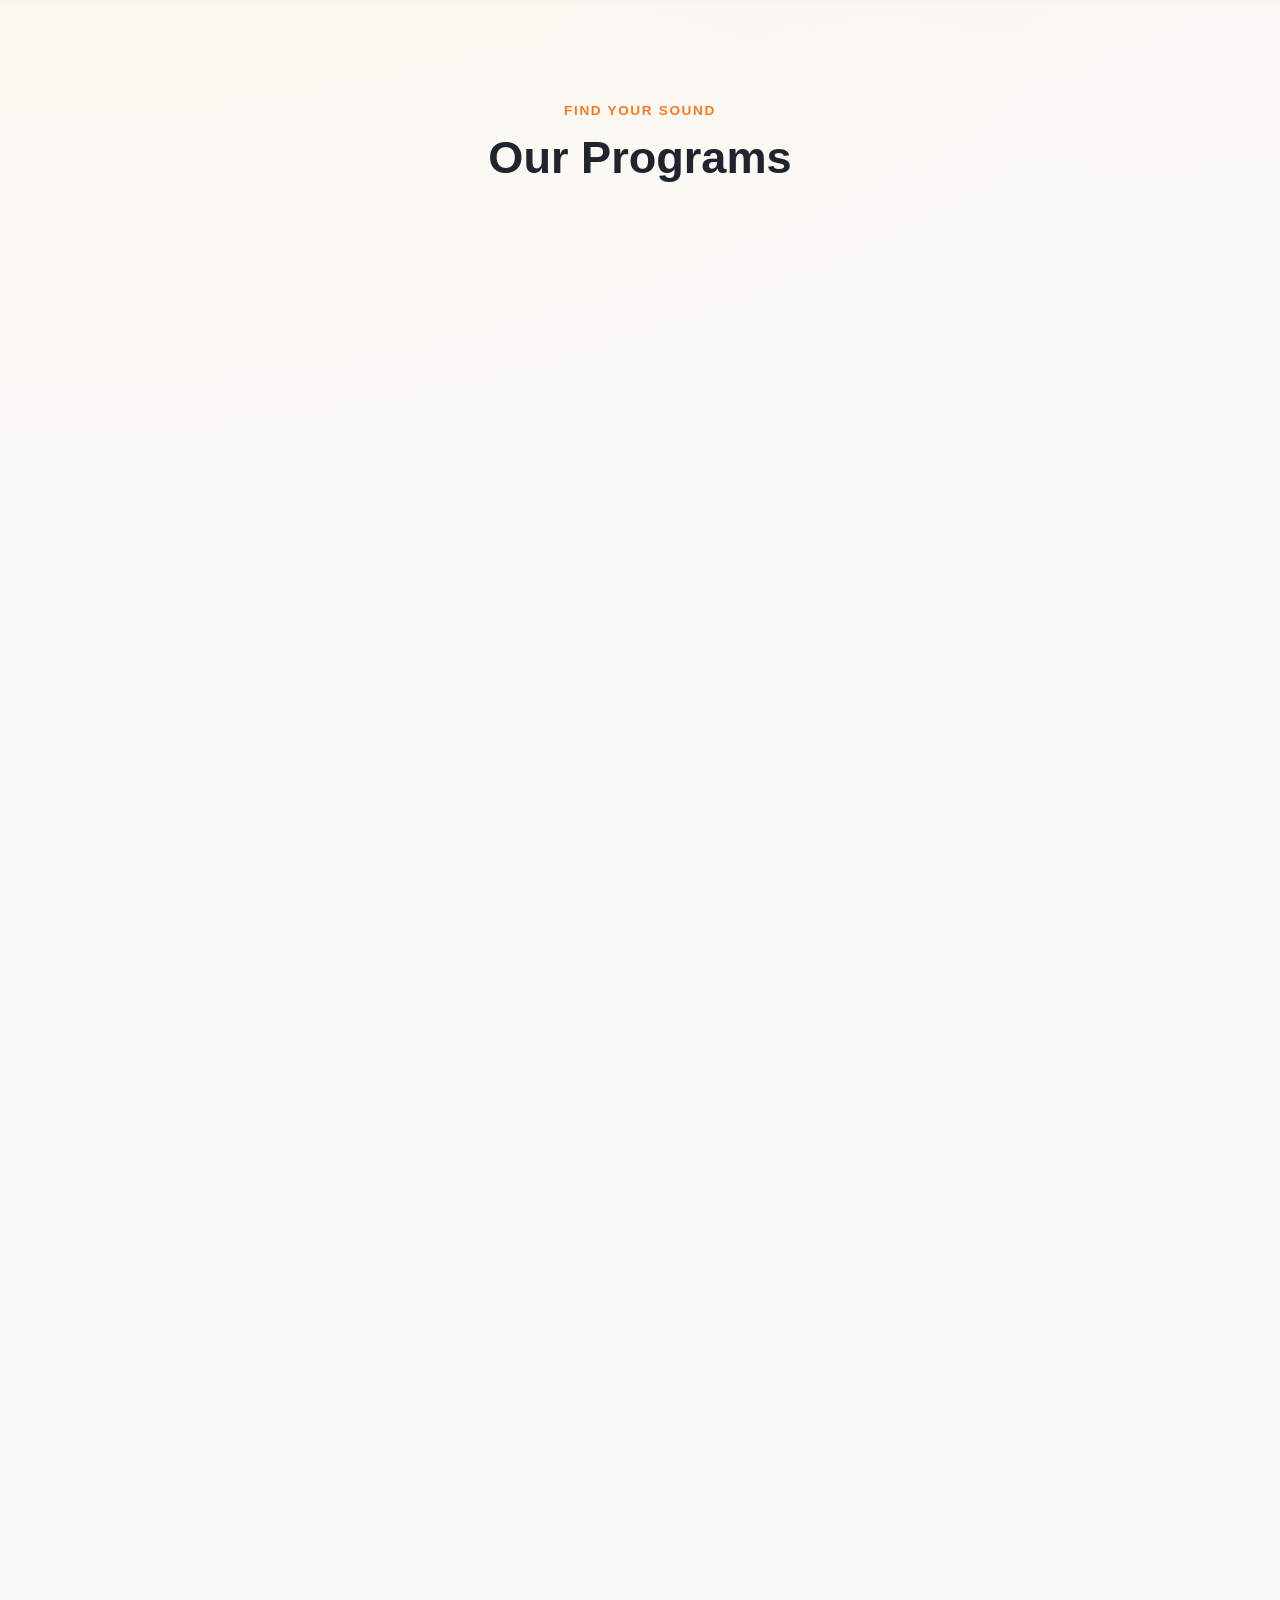
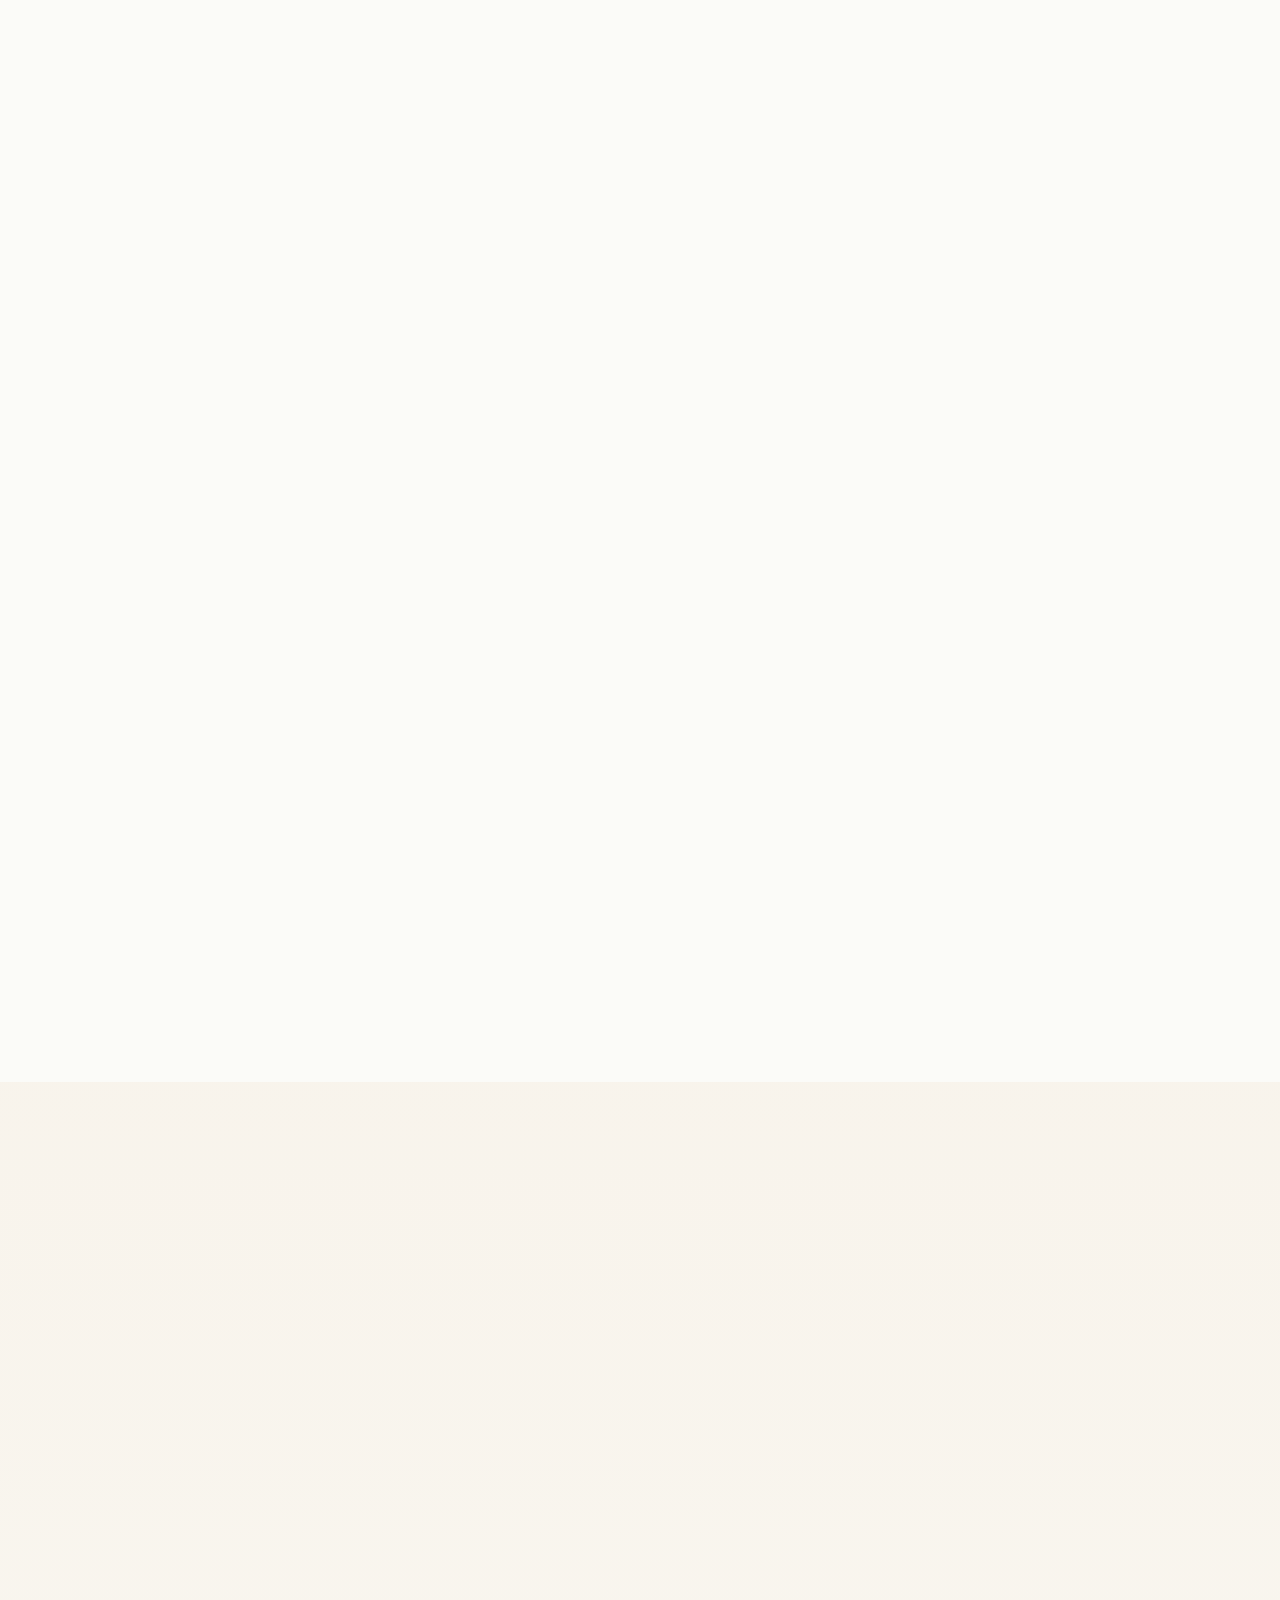
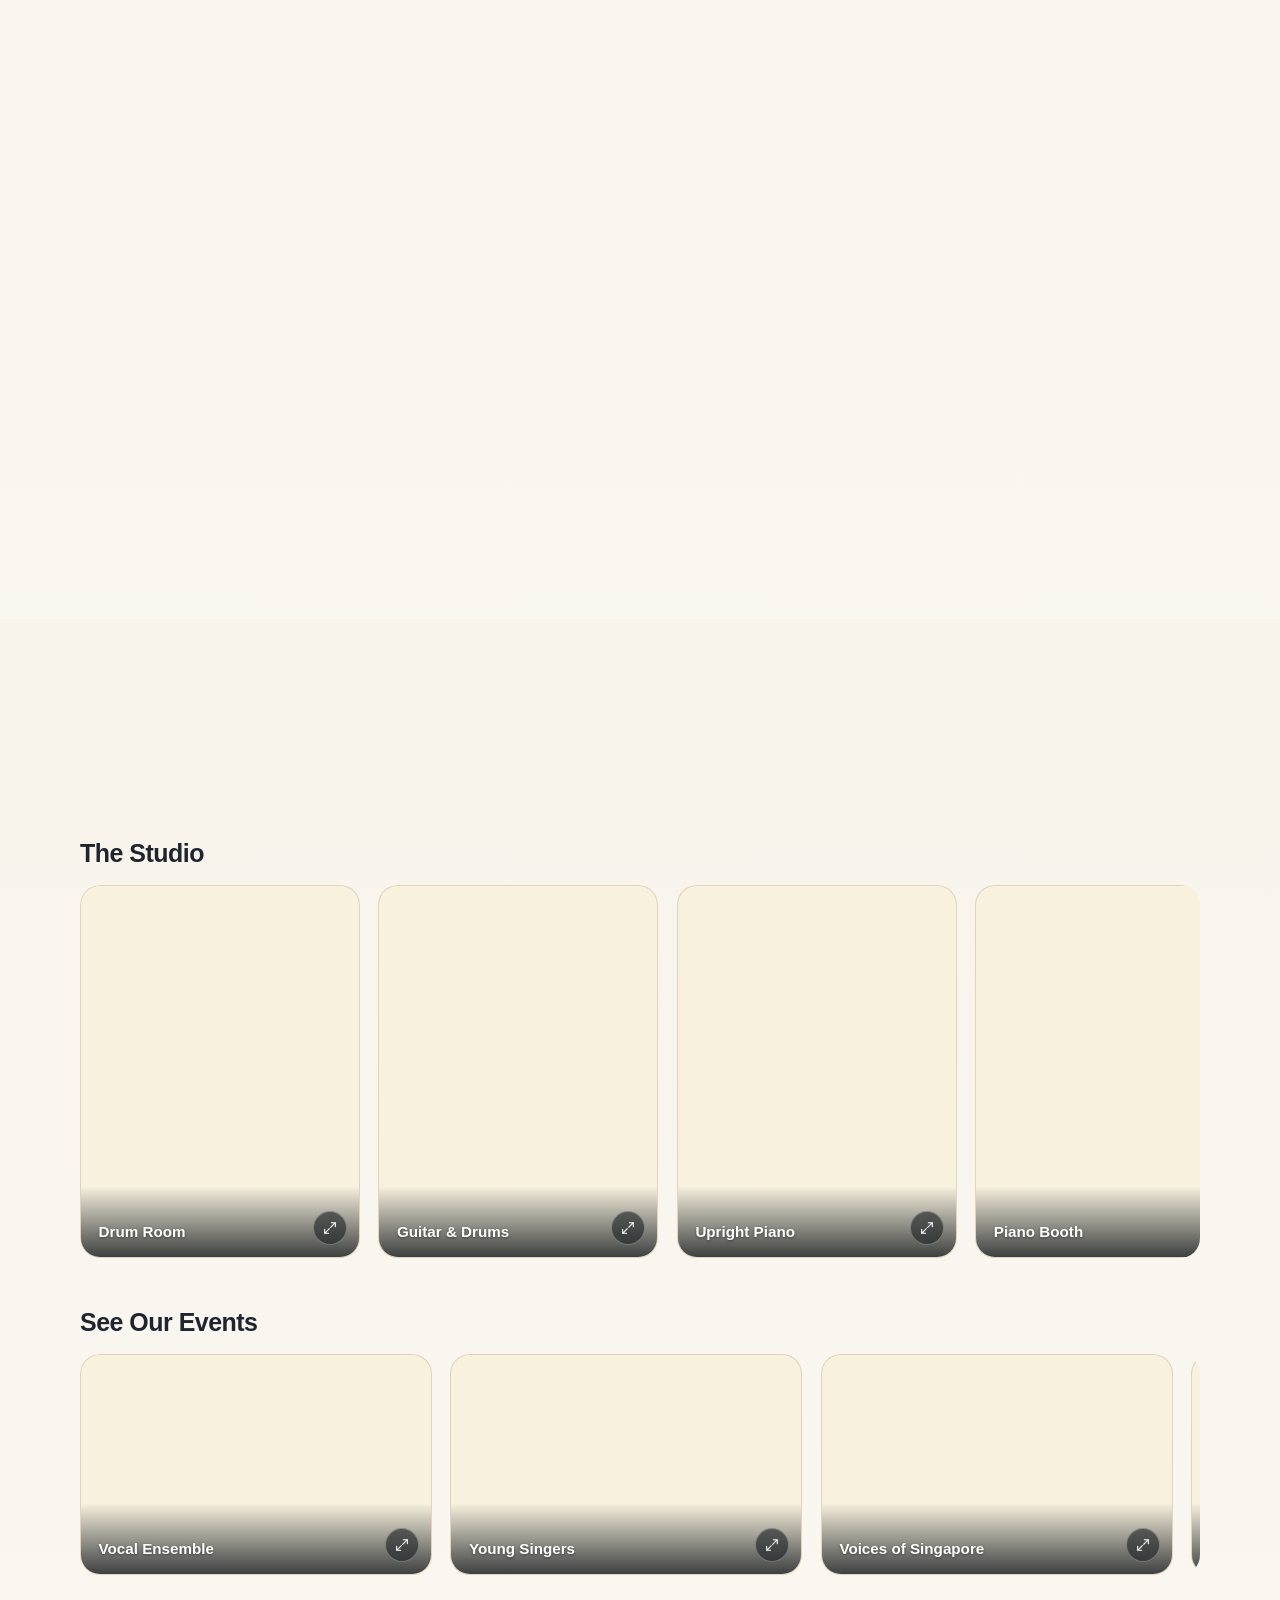
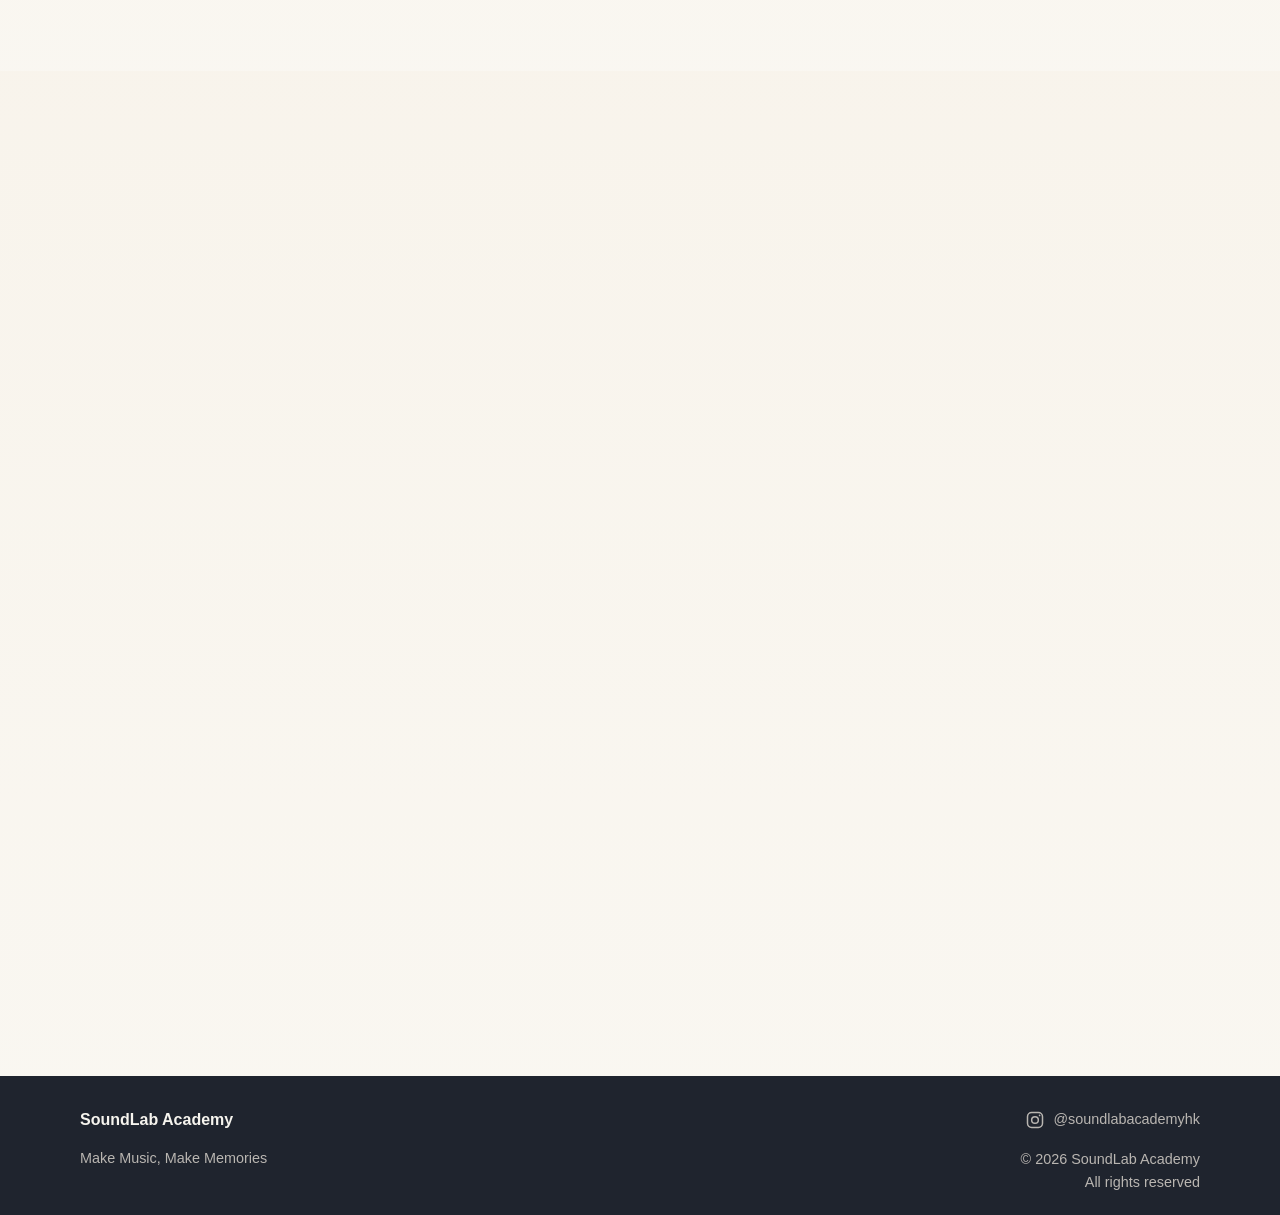
==== commit a9501b43: "fix: update and center JT teacher photo" ====
--- a/index.html
+++ b/index.html
@@ -181,7 +181,7 @@
       </article>
       <article class="teacher-card">
        <button aria-controls="teacher-jt" aria-haspopup="dialog" aria-label="Read about JT" class="teacher-photo-button" data-teacher-dialog="teacher-jt" type="button">
-        <img alt="JT playing the flute" loading="lazy" src="./assets/teacher-jt.jpg" style="object-position:center 72%"/>
+        <img alt="JT playing guitar" loading="lazy" src="./assets/teacher-jt.jpg" style="object-position:72% center"/>
         <span aria-hidden="true" class="teacher-photo-cta">
          Read bio
          <span>
@@ -1635,7 +1635,7 @@
    </button>
    <div class="teacher-dialog__layout">
     <div class="teacher-dialog__visual">
-     <img alt="JT playing the flute" loading="lazy" src="./assets/teacher-jt.jpg" style="object-position:center bottom"/>
+     <img alt="JT playing guitar" loading="lazy" src="./assets/teacher-jt.jpg" style="object-position:66% center"/>
     </div>
     <div aria-labelledby="teacher-jt-title" class="teacher-dialog__content" role="region" tabindex="0">
      <p class="section-kicker">
